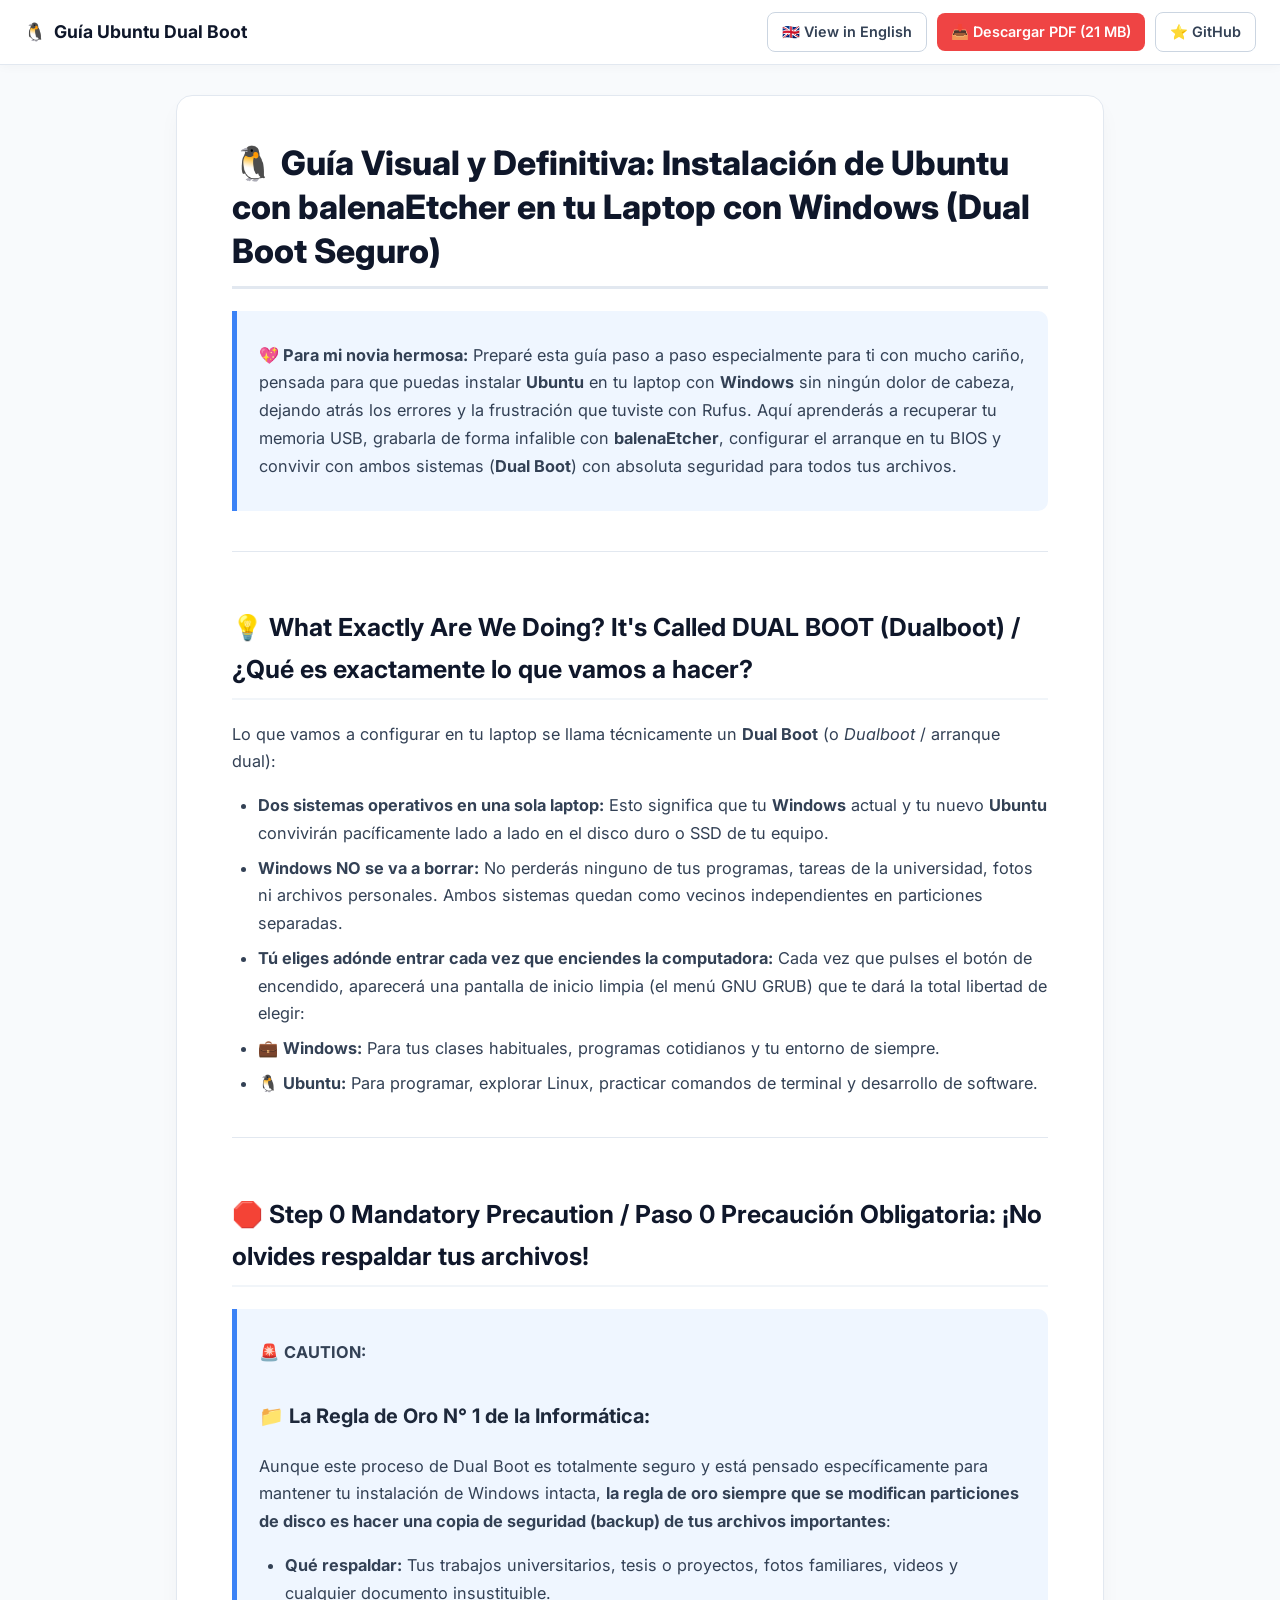
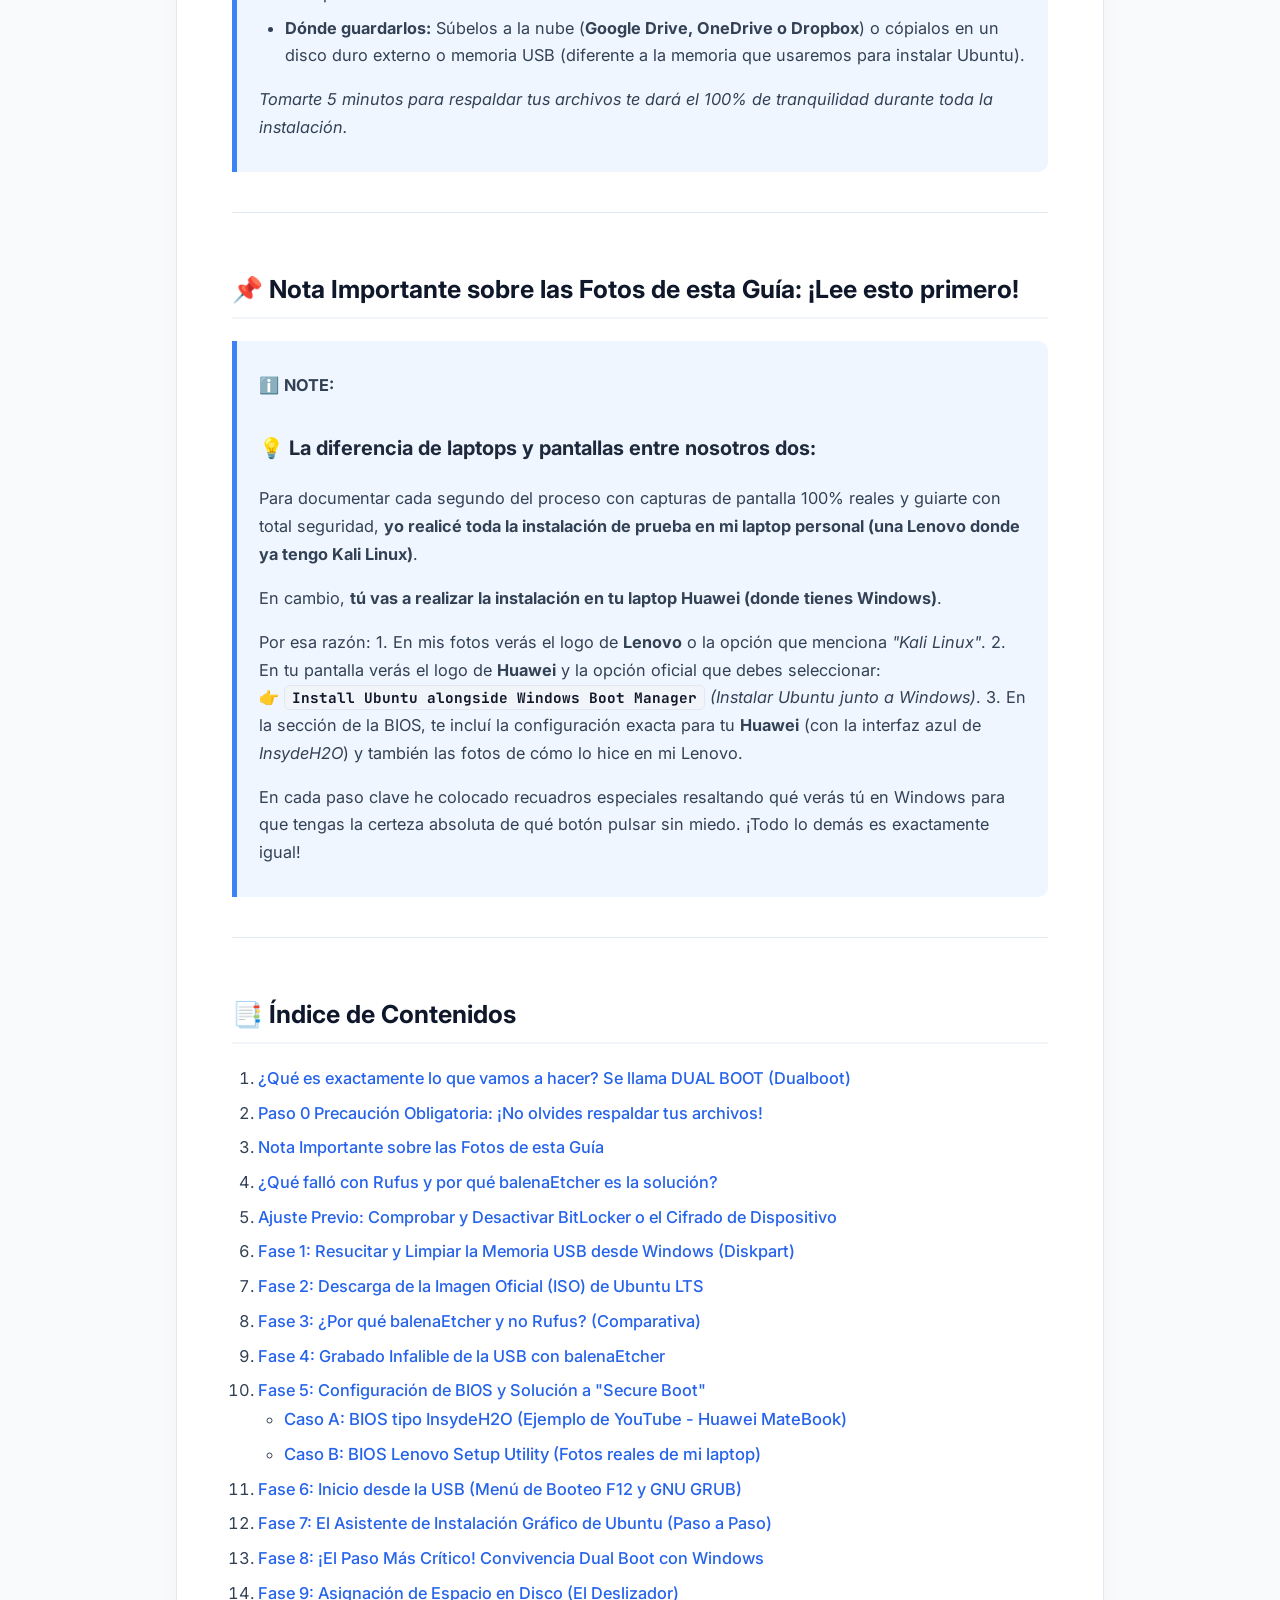
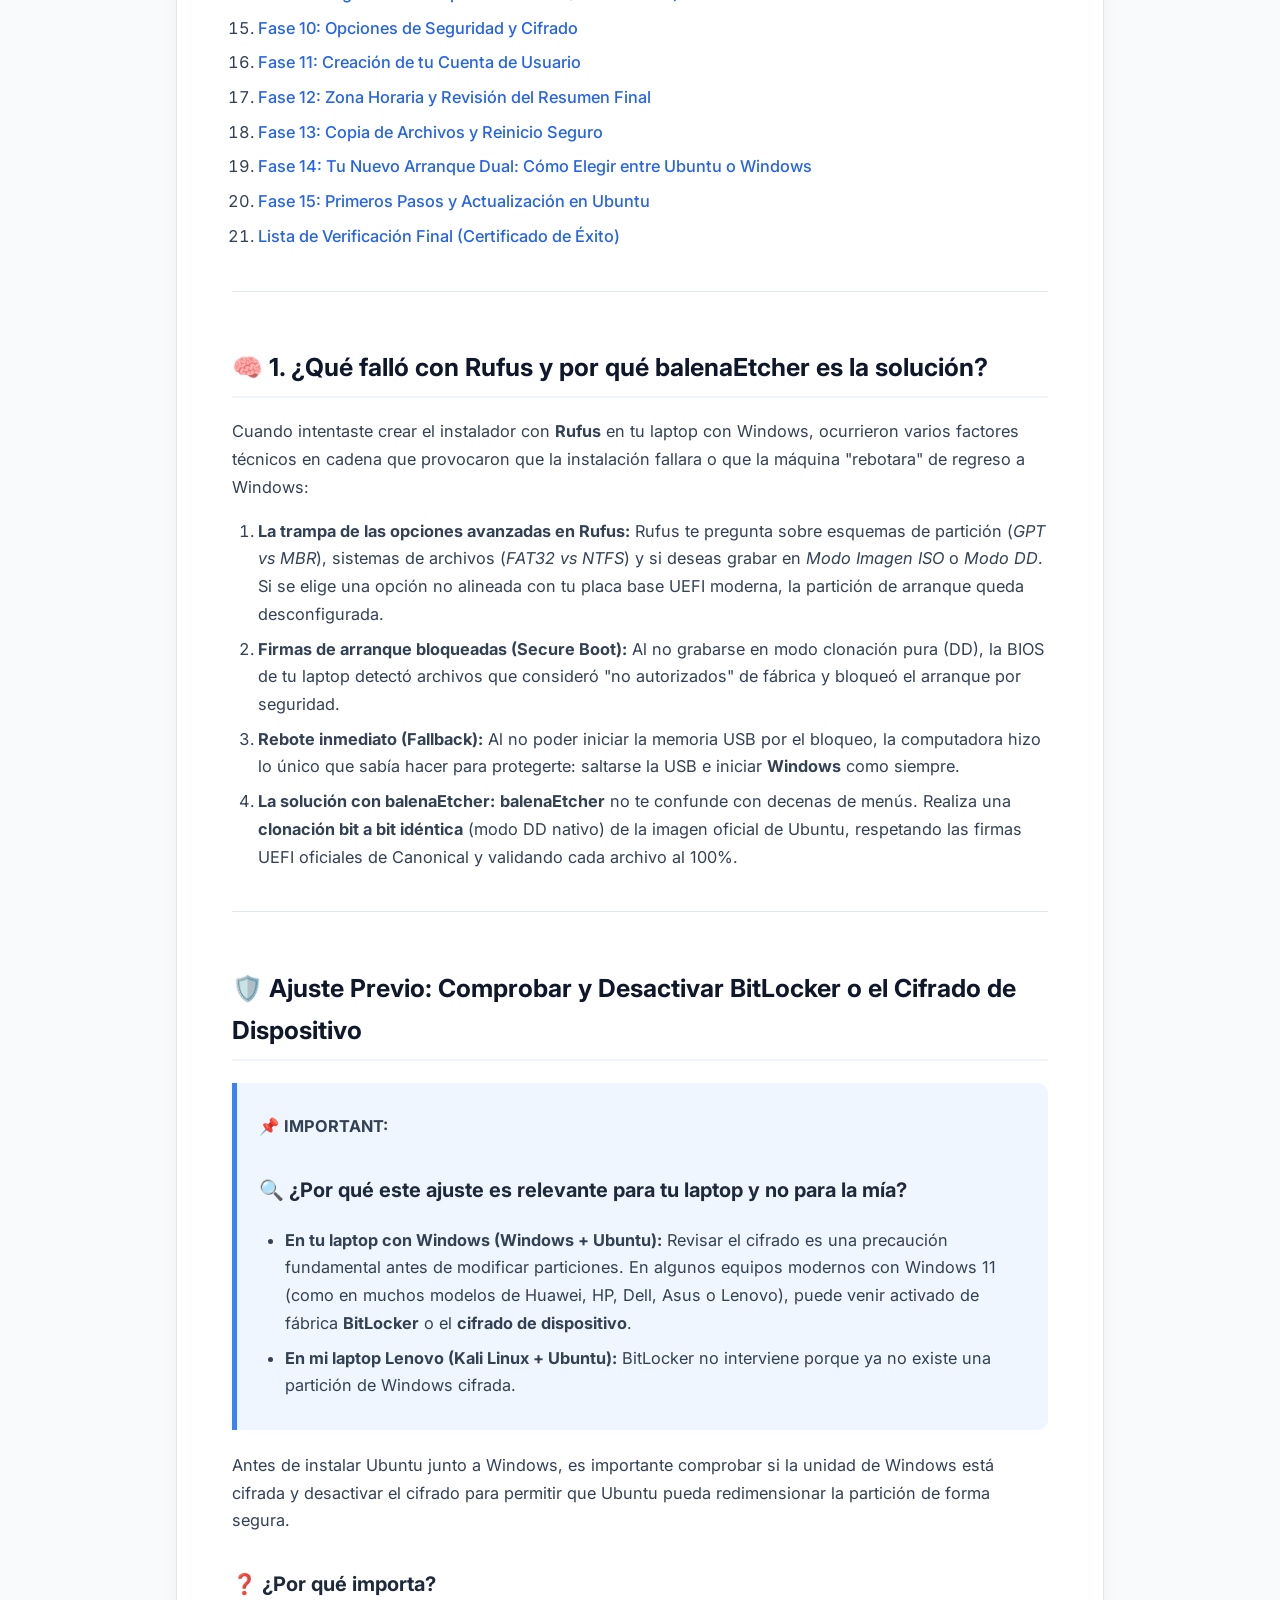
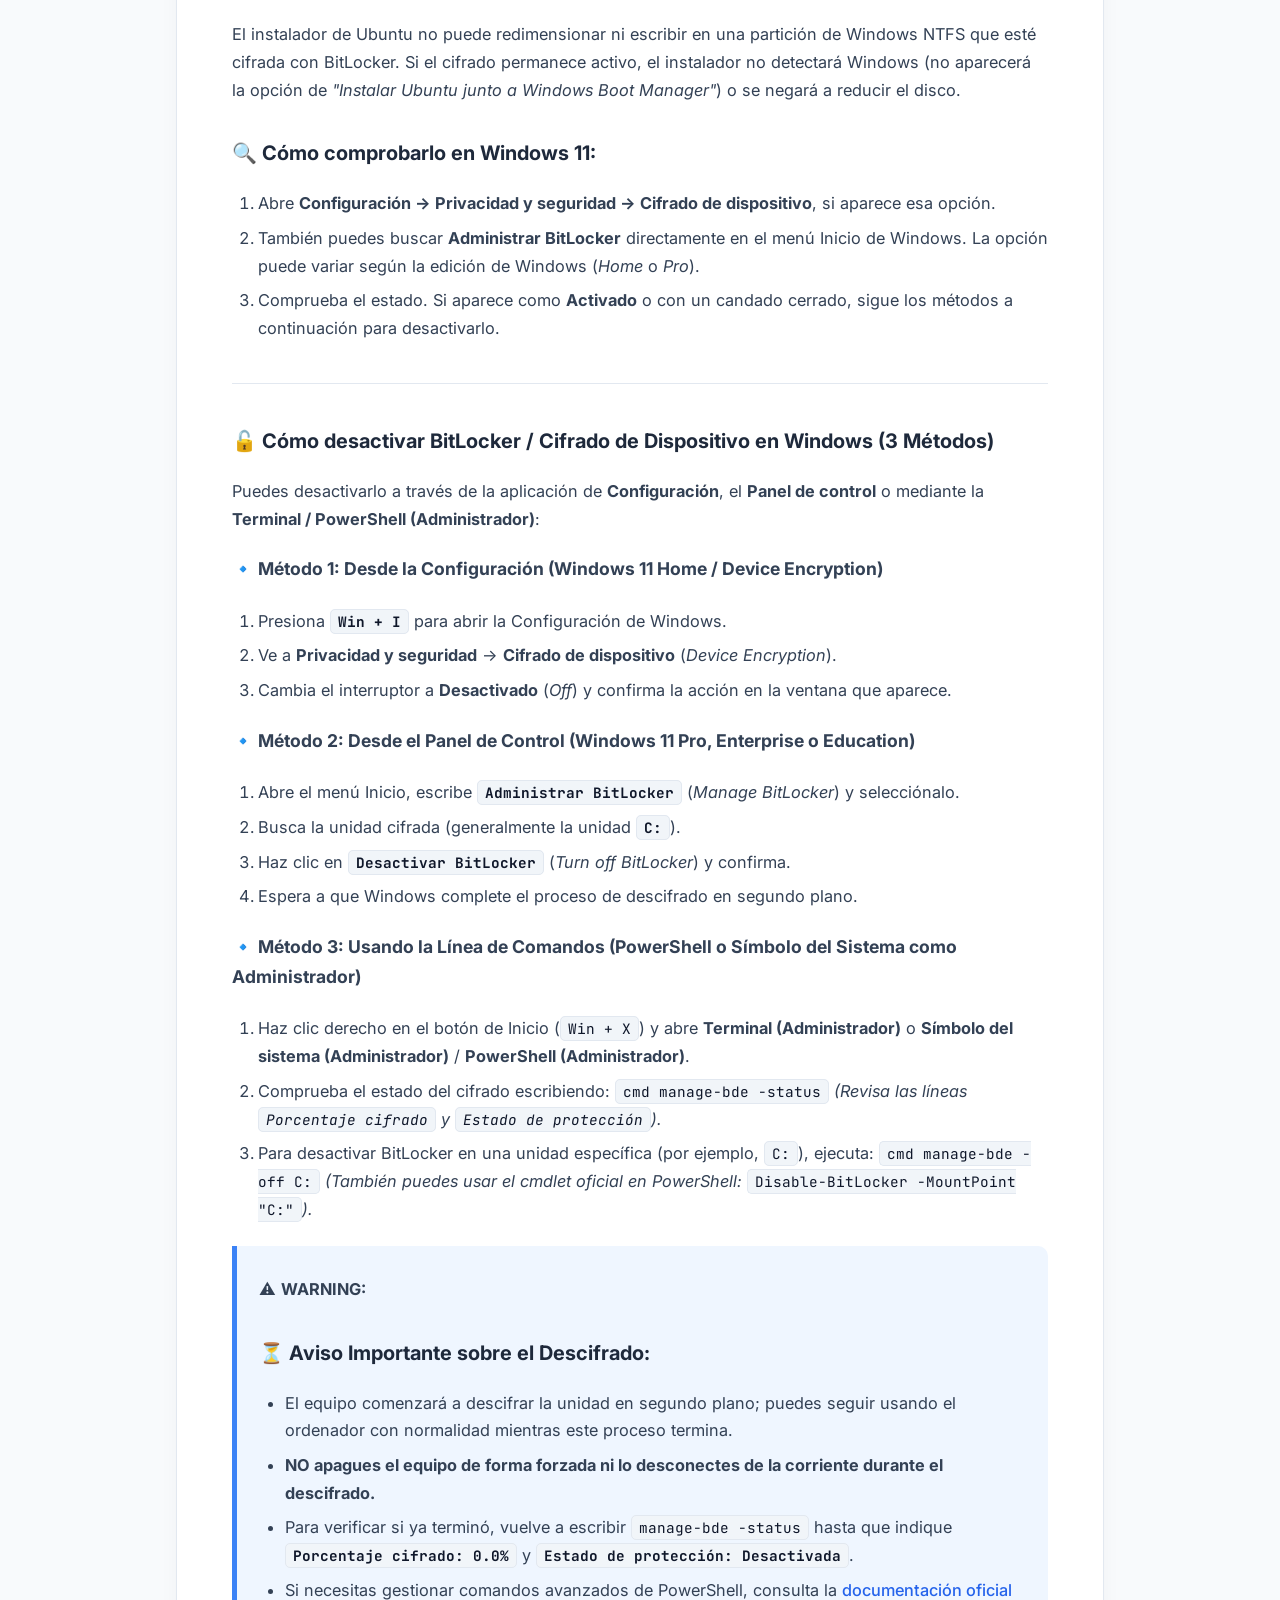
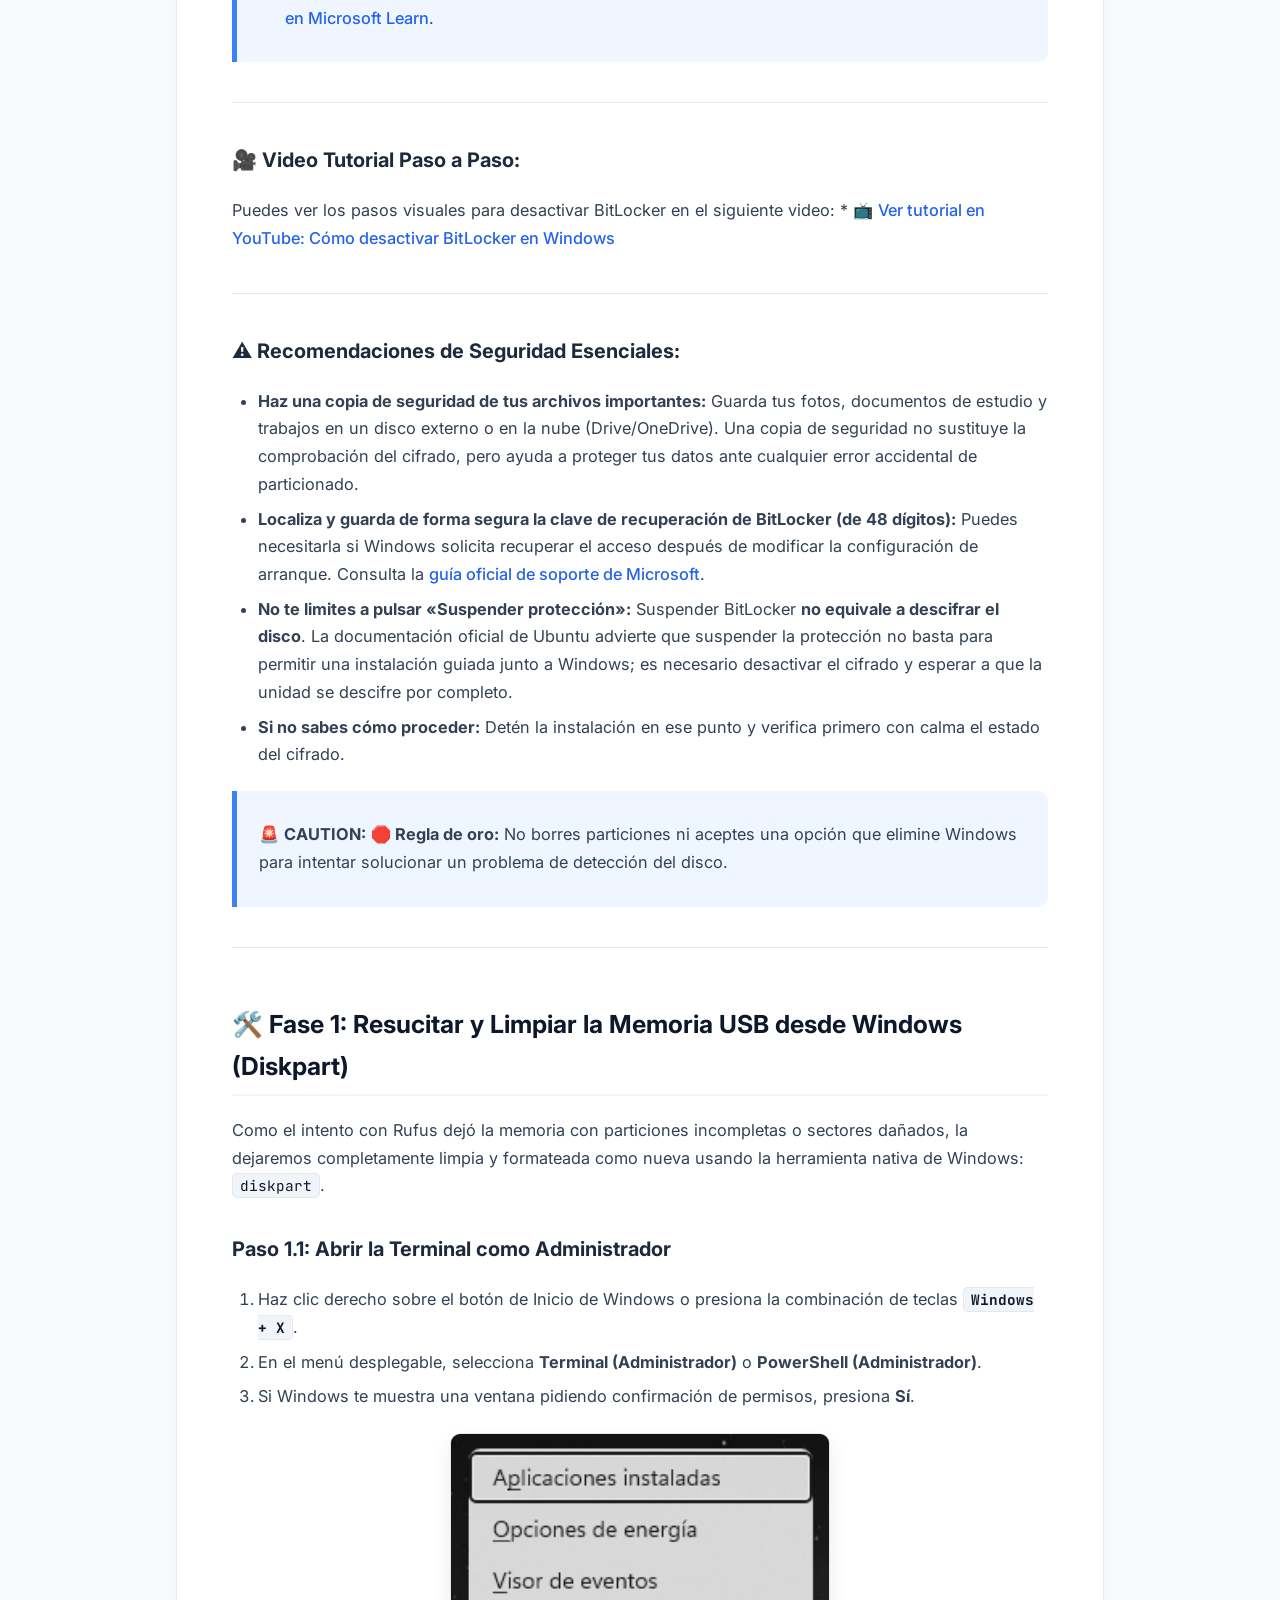
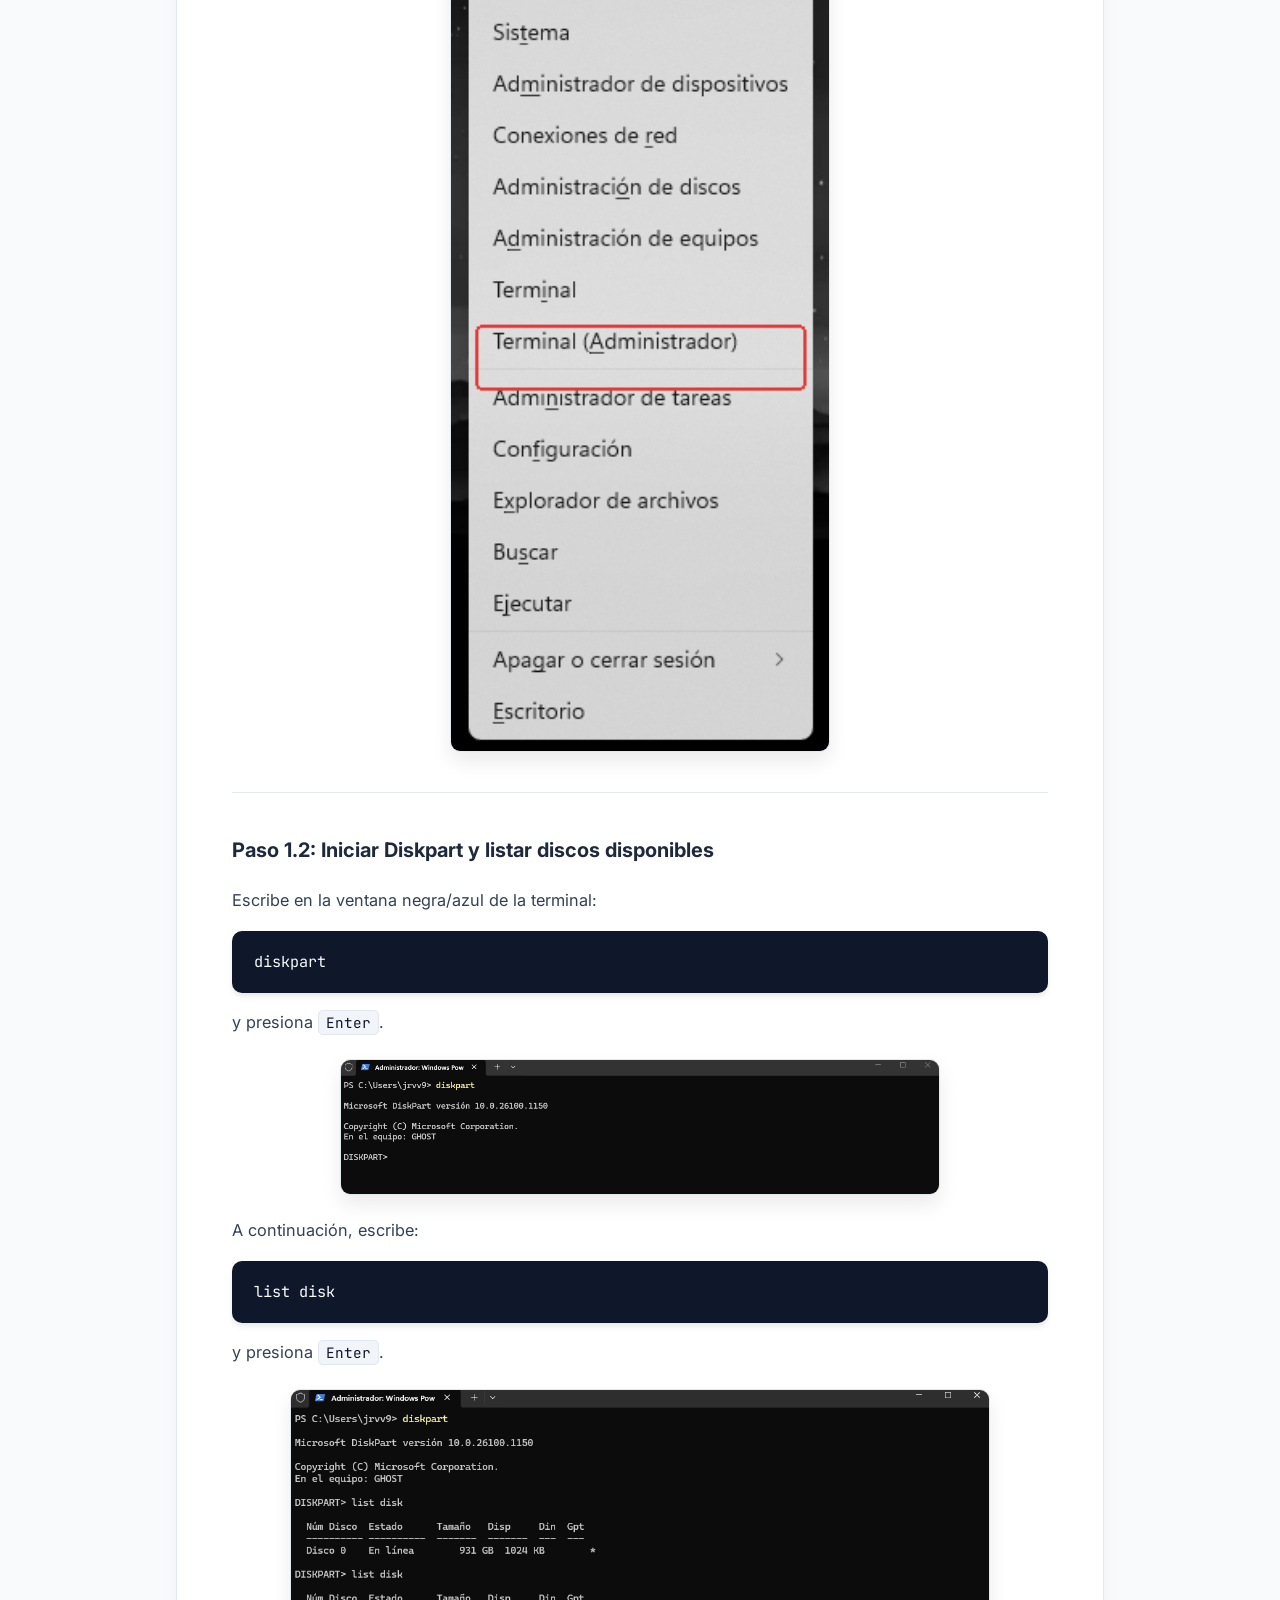
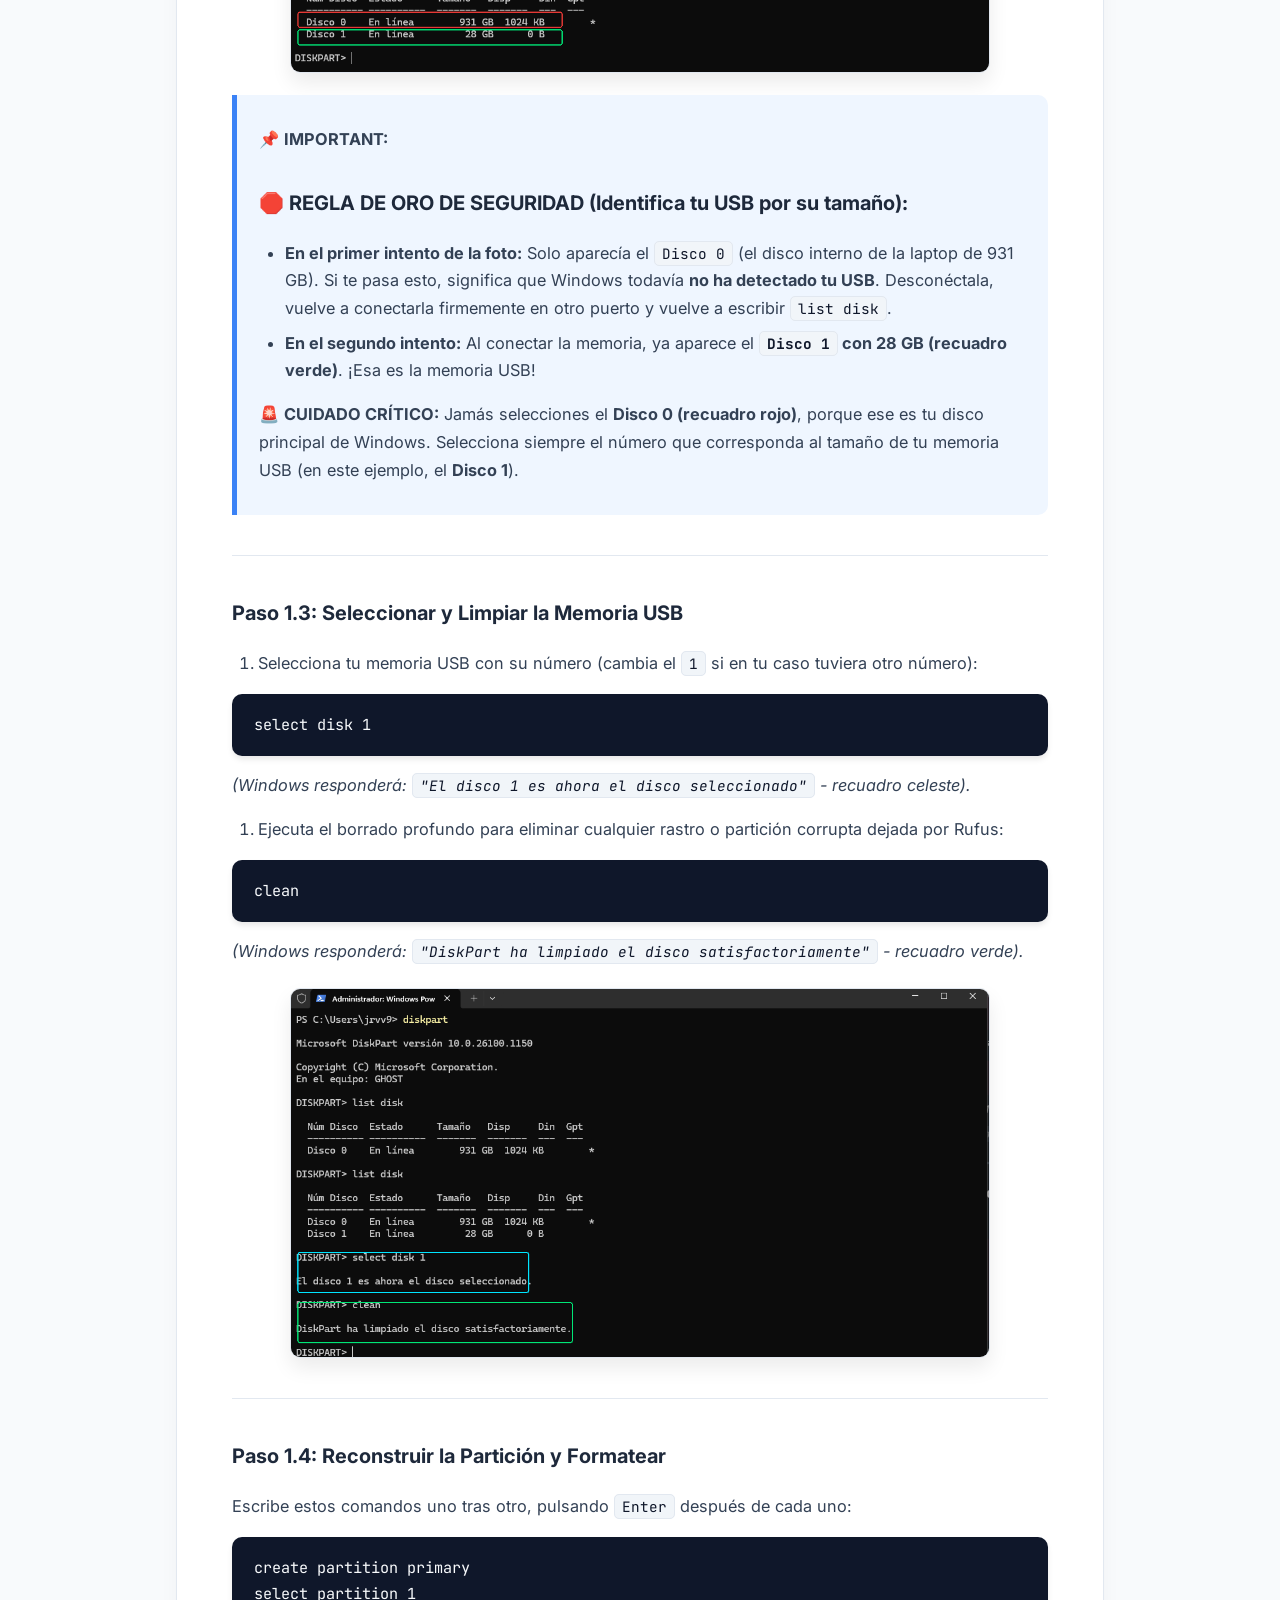
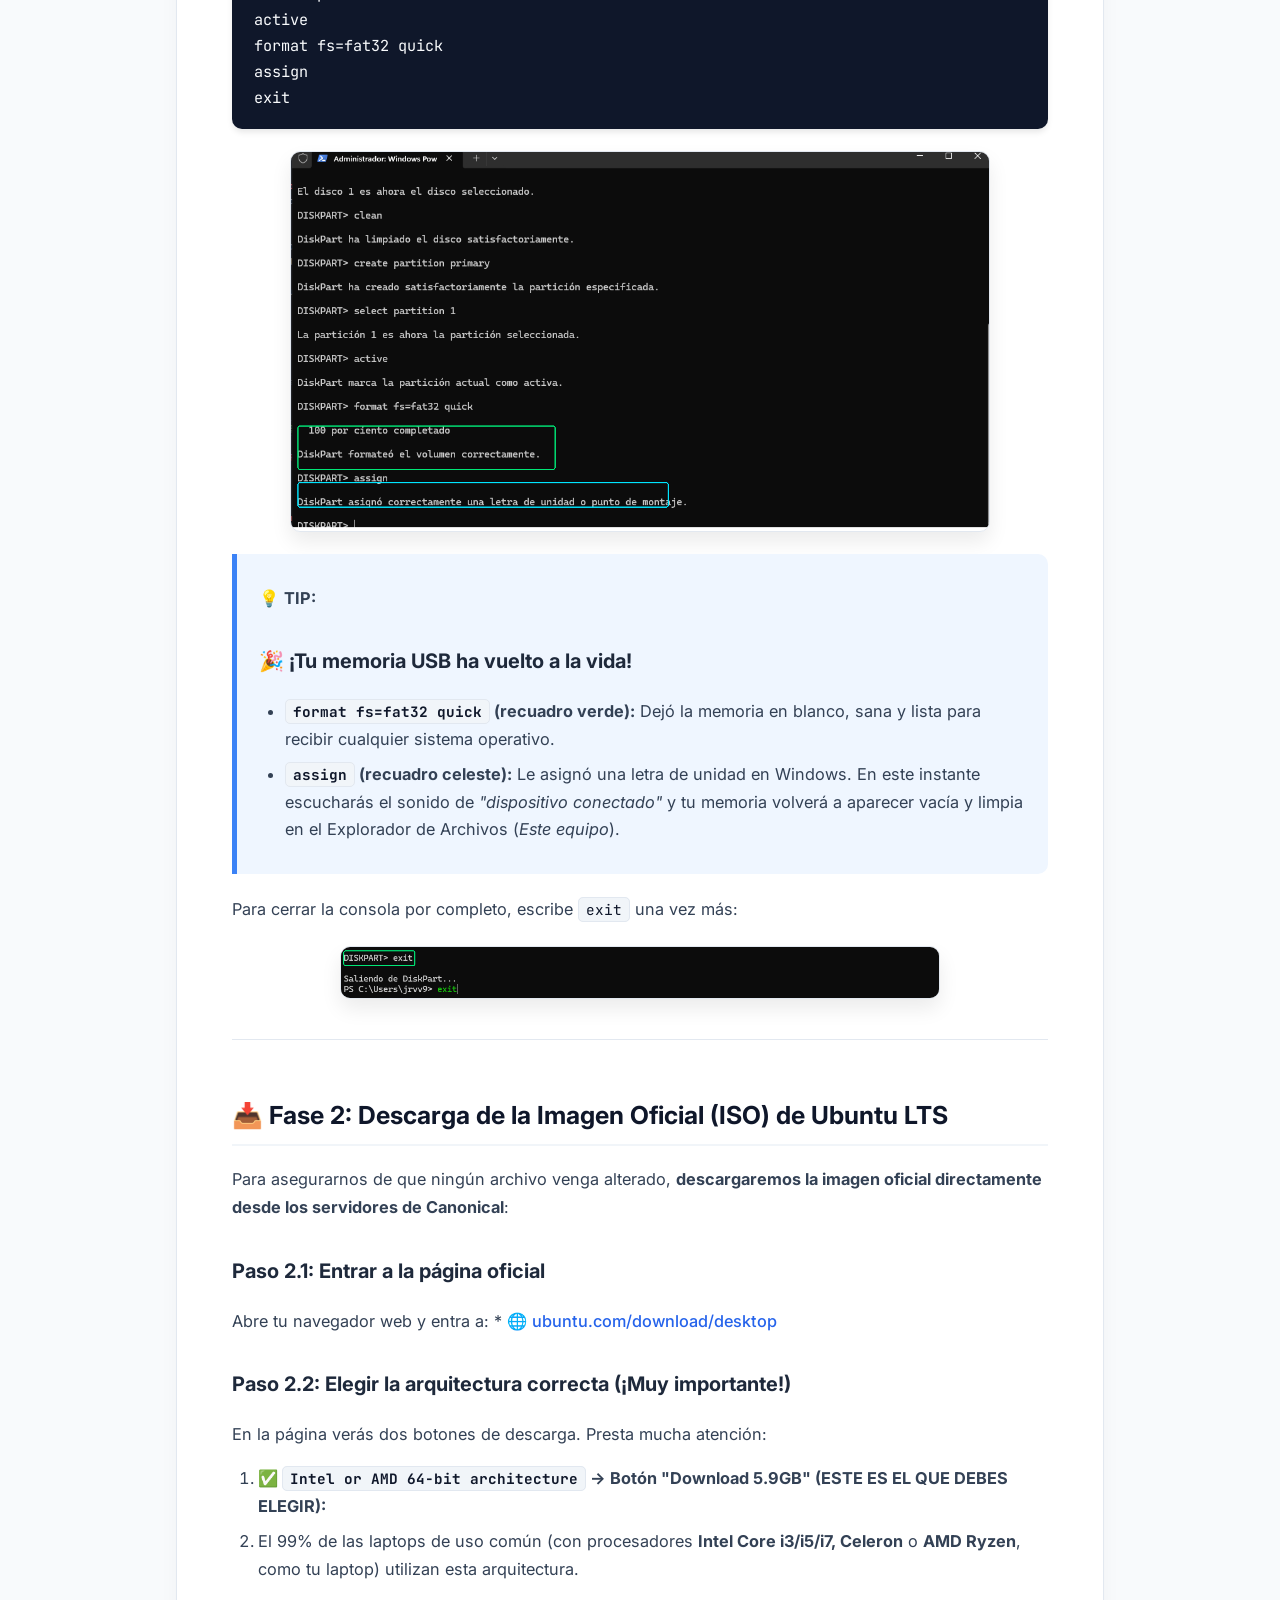
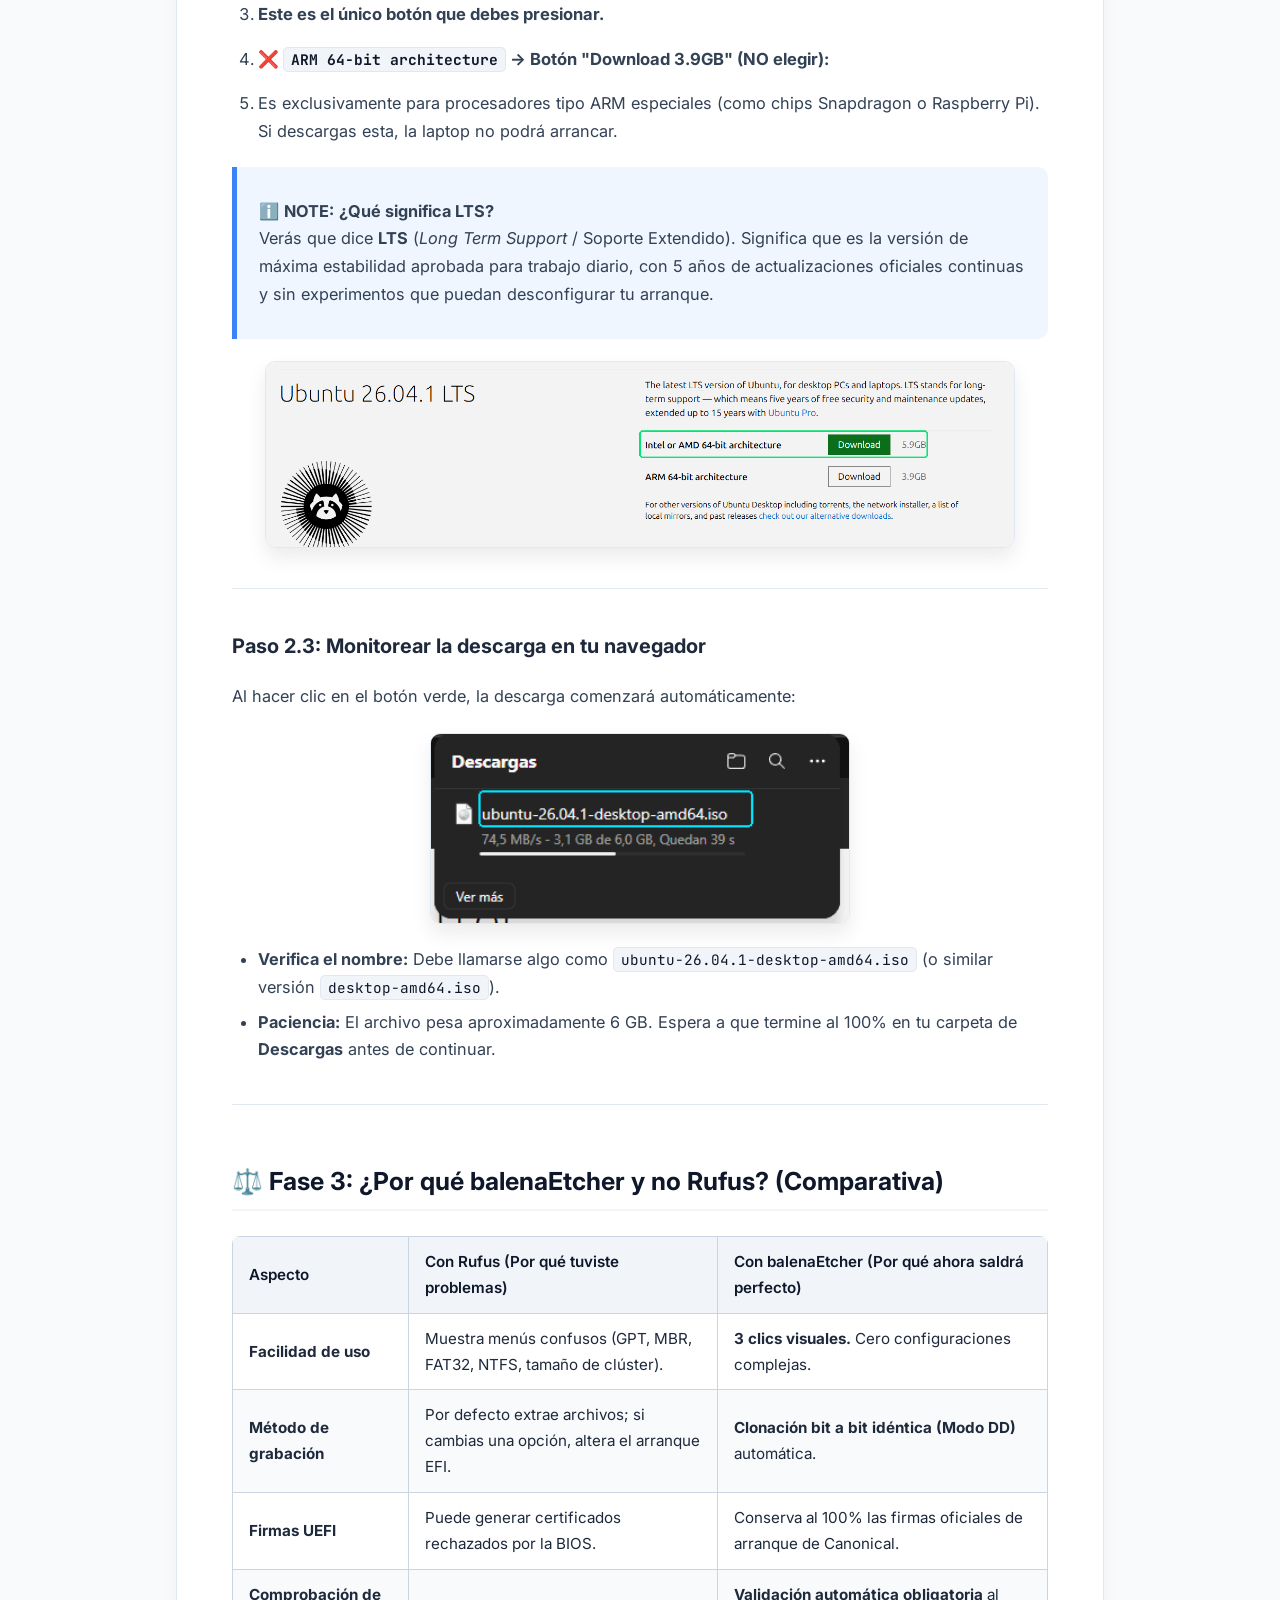
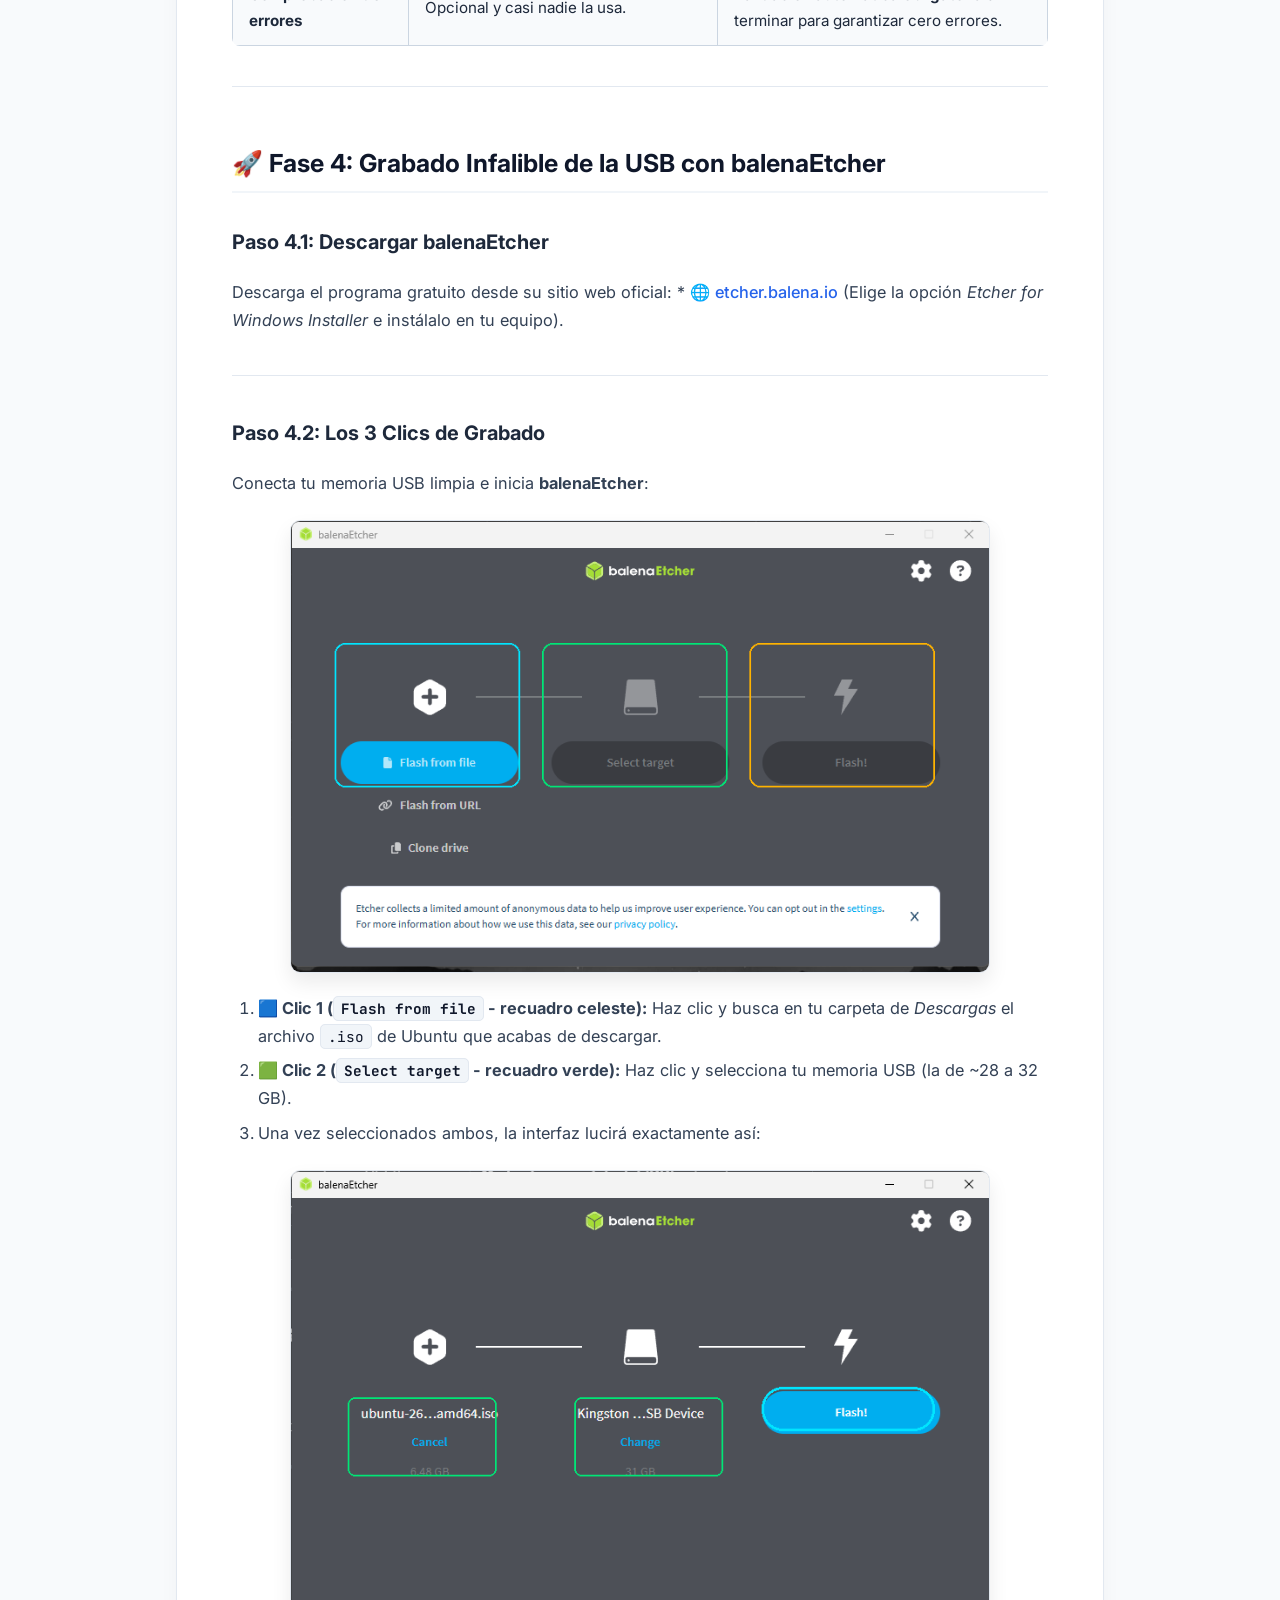
==== es.html @ 77359c25 "Initial commit: Ubuntu 24.04 Dual Boot Visual Guide for Charlotte" ====
<!DOCTYPE html>
<html lang="es">
<head>
<meta charset="UTF-8">
<meta name="viewport" content="width=device-width, initial-scale=1.0">
<title>Guía Visual de Instalación Ubuntu Dual Boot</title>
<link rel="icon" href="data:image/svg+xml,<svg xmlns=%22http://www.w3.org/2000/svg%22 viewBox=%220 0 100 100%22><text y=%22.9em%22 font-size=%2290%22>🐧</text></svg>">

<style>
  @import url('https://fonts.googleapis.com/css2?family=Inter:wght@400;500;600;700;800&family=JetBrains+Mono:wght@400;500&display=swap');
  :root {
    --primary: #2563eb;
    --primary-hover: #1d4ed8;
    --text: #1e293b;
    --text-muted: #64748b;
    --bg: #f8fafc;
    --card: #ffffff;
    --border: #e2e8f0;
  }
  * { box-sizing: border-box; }
  body {
    font-family: 'Inter', -apple-system, BlinkMacSystemFont, 'Segoe UI', Roboto, Helvetica, Arial, sans-serif;
    line-height: 1.7;
    color: var(--text);
    background-color: var(--bg);
    margin: 0;
    padding: 0;
  }
  /* Top Navigation Bar */
  .navbar {
    position: sticky;
    top: 0;
    z-index: 100;
    background: rgba(255, 255, 255, 0.95);
    backdrop-filter: blur(8px);
    border-bottom: 1px solid var(--border);
    padding: 12px 24px;
    display: flex;
    justify-content: space-between;
    align-items: center;
    box-shadow: 0 2px 10px rgba(0,0,0,0.03);
  }
  .navbar-brand {
    font-weight: 700;
    font-size: 1.1em;
    color: #0f172a;
    display: flex;
    align-items: center;
    gap: 8px;
    text-decoration: none;
  }
  .nav-buttons {
    display: flex;
    gap: 10px;
    align-items: center;
  }
  .btn {
    display: inline-flex;
    align-items: center;
    gap: 6px;
    padding: 7px 14px;
    border-radius: 8px;
    font-size: 0.9em;
    font-weight: 600;
    text-decoration: none;
    transition: all 0.2s ease;
  }
  .btn-primary { background: #2563eb; color: #ffffff !important; }
  .btn-primary:hover { background: #1d4ed8; }
  .btn-outline { background: #ffffff; color: #334155 !important; border: 1px solid #cbd5e1; }
  .btn-outline:hover { background: #f1f5f9; border-color: #94a3b8; }
  .btn-pdf { background: #ef4444; color: #ffffff !important; }
  .btn-pdf:hover { background: #dc2626; }

  .content-wrapper {
    max-width: 960px;
    margin: 30px auto 60px auto;
    padding: 0 16px;
  }
  .main-card {
    background: var(--card);
    padding: 45px 55px;
    border-radius: 16px;
    box-shadow: 0 10px 25px -5px rgba(0, 0, 0, 0.05), 0 8px 10px -6px rgba(0, 0, 0, 0.02);
    border: 1px solid var(--border);
  }
  h1 {
    font-size: 2.1em;
    color: #0f172a;
    font-weight: 800;
    border-bottom: 3px solid var(--border);
    padding-bottom: 0.4em;
    margin-top: 0;
    line-height: 1.3;
  }
  h2 {
    font-size: 1.55em;
    color: #0f172a;
    font-weight: 700;
    border-bottom: 2px solid #f1f5f9;
    padding-bottom: 0.3em;
    margin-top: 2.2em;
  }
  h3 { font-size: 1.25em; color: #1e293b; margin-top: 1.6em; }
  h4 { font-size: 1.1em; color: #334155; margin-top: 1.2em; }
  p, li { font-size: 1.02em; color: #334155; }
  a { color: var(--primary); text-decoration: none; font-weight: 500; }
  a:hover { text-decoration: underline; }
  img {
    max-width: 100%;
    height: auto;
    border-radius: 10px;
    box-shadow: 0 10px 20px rgba(0,0,0,0.08);
    margin: 22px auto;
    display: block;
    border: 1px solid var(--border);
    transition: transform 0.2s ease;
  }
  img:hover {
    transform: scale(1.01);
  }
  table {
    border-collapse: collapse;
    width: 100%;
    margin: 25px 0;
    font-size: 0.95em;
    border-radius: 8px;
    overflow: hidden;
  }
  th, td { border: 1px solid #cbd5e1; padding: 12px 16px; text-align: left; }
  th { background-color: #f1f5f9; font-weight: 600; color: #0f172a; }
  tr:nth-child(even) { background-color: #f8fafc; }
  code {
    font-family: 'JetBrains Mono', monospace;
    background-color: #f1f5f9;
    padding: 2px 7px;
    border-radius: 5px;
    font-size: 0.88em;
    color: #0f172a;
    border: 1px solid var(--border);
  }
  pre {
    background-color: #0f172a;
    color: #f8fafc;
    padding: 18px 22px;
    border-radius: 10px;
    overflow-x: auto;
    box-shadow: 0 4px 6px -1px rgba(0, 0, 0, 0.1);
  }
  pre code {
    background-color: transparent;
    color: inherit;
    padding: 0;
    border: none;
    font-size: 0.95em;
  }
  blockquote {
    border-left: 5px solid #3b82f6;
    margin: 22px 0;
    padding: 14px 22px;
    background-color: #eff6ff;
    border-radius: 0 10px 10px 0;
    color: #1e3a8a;
  }
  hr { border: 0; height: 1px; background: var(--border); margin: 40px 0; }
  ul, ol { padding-left: 26px; }
  li { margin-bottom: 7px; }

  footer {
    text-align: center;
    padding: 30px;
    color: var(--text-muted);
    font-size: 0.9em;
  }

  @media (max-width: 768px) {
    .main-card { padding: 25px 20px; }
    .navbar { flex-direction: column; gap: 10px; padding: 12px 16px; }
  }
</style>

</head>
<body>

        <header class="navbar">
          <a href="es.html" class="navbar-brand">🐧 <span>Guía Ubuntu Dual Boot</span></a>
          <div class="nav-buttons">
            <a href="index.html" class="btn btn-outline">🇬🇧 View in English</a>
            <a href="guia_ubuntu_dualboot_es.pdf" download class="btn btn-pdf">📥 Descargar PDF (21 MB)</a>
            <a href="https://github.com/MiniLux0/ubuntu-dualboot-guide" target="_blank" class="btn btn-outline">⭐ GitHub</a>
          </div>
        </header>
        
<div class="content-wrapper">
  <main class="main-card">
    <h1 id="guia-visual-y-definitiva-instalacion-de-ubuntu-con-balenaetcher-en-tu-laptop-con-windows-dual-boot-seguro">🐧 Guía Visual y Definitiva: Instalación de Ubuntu con balenaEtcher en tu Laptop con Windows (Dual Boot Seguro)</h1>
<blockquote>
<p><strong>💖 Para mi novia hermosa:</strong> Preparé esta guía paso a paso especialmente para ti con mucho cariño, pensada para que puedas instalar <strong>Ubuntu</strong> en tu laptop con <strong>Windows</strong> sin ningún dolor de cabeza, dejando atrás los errores y la frustración que tuviste con Rufus. Aquí aprenderás a recuperar tu memoria USB, grabarla de forma infalible con <strong>balenaEtcher</strong>, configurar el arranque en tu BIOS y convivir con ambos sistemas (<strong>Dual Boot</strong>) con absoluta seguridad para todos tus archivos.</p>
</blockquote>
<hr />
<h2 id="what-exactly-are-we-doing-its-called-dual-boot-dualboot-que-es-exactamente-lo-que-vamos-a-hacer">💡 What Exactly Are We Doing? It's Called DUAL BOOT (Dualboot) / ¿Qué es exactamente lo que vamos a hacer?</h2>
<p>Lo que vamos a configurar en tu laptop se llama técnicamente un <strong>Dual Boot</strong> (o <em>Dualboot</em> / arranque dual):</p>
<ul>
<li><strong>Dos sistemas operativos en una sola laptop:</strong> Esto significa que tu <strong>Windows</strong> actual y tu nuevo <strong>Ubuntu</strong> convivirán pacíficamente lado a lado en el disco duro o SSD de tu equipo.</li>
<li><strong>Windows NO se va a borrar:</strong> No perderás ninguno de tus programas, tareas de la universidad, fotos ni archivos personales. Ambos sistemas quedan como vecinos independientes en particiones separadas.</li>
<li><strong>Tú eliges adónde entrar cada vez que enciendes la computadora:</strong> Cada vez que pulses el botón de encendido, aparecerá una pantalla de inicio limpia (el menú GNU GRUB) que te dará la total libertad de elegir:</li>
<li>💼 <strong>Windows:</strong> Para tus clases habituales, programas cotidianos y tu entorno de siempre.</li>
<li>🐧 <strong>Ubuntu:</strong> Para programar, explorar Linux, practicar comandos de terminal y desarrollo de software.</li>
</ul>
<hr />
<h2 id="step-0-mandatory-precaution-paso-0-precaucion-obligatoria-no-olvides-respaldar-tus-archivos">🛑 Step 0 Mandatory Precaution / Paso 0 Precaución Obligatoria: ¡No olvides respaldar tus archivos!</h2>
<blockquote>
<p>🚨 <strong>CAUTION:</strong></p>
<h3 id="la-regla-de-oro-n-1-de-la-informatica">📁 La Regla de Oro N° 1 de la Informática:</h3>
<p>Aunque este proceso de Dual Boot es totalmente seguro y está pensado específicamente para mantener tu instalación de Windows intacta, <strong>la regla de oro siempre que se modifican particiones de disco es hacer una copia de seguridad (backup) de tus archivos importantes</strong>:</p>
<ul>
<li><strong>Qué respaldar:</strong> Tus trabajos universitarios, tesis o proyectos, fotos familiares, videos y cualquier documento insustituible.</li>
<li><strong>Dónde guardarlos:</strong> Súbelos a la nube (<strong>Google Drive, OneDrive o Dropbox</strong>) o cópialos en un disco duro externo o memoria USB (diferente a la memoria que usaremos para instalar Ubuntu).</li>
</ul>
<p><em>Tomarte 5 minutos para respaldar tus archivos te dará el 100% de tranquilidad durante toda la instalación.</em></p>
</blockquote>
<hr />
<h2 id="nota-importante-sobre-las-fotos-de-esta-guia-lee-esto-primero">📌 Nota Importante sobre las Fotos de esta Guía: ¡Lee esto primero!</h2>
<blockquote>
<p>ℹ️ <strong>NOTE:</strong></p>
<h3 id="la-diferencia-de-laptops-y-pantallas-entre-nosotros-dos">💡 La diferencia de laptops y pantallas entre nosotros dos:</h3>
<p>Para documentar cada segundo del proceso con capturas de pantalla 100% reales y guiarte con total seguridad, <strong>yo realicé toda la instalación de prueba en mi laptop personal (una Lenovo donde ya tengo Kali Linux)</strong>.</p>
<p>En cambio, <strong>tú vas a realizar la instalación en tu laptop Huawei (donde tienes Windows)</strong>.</p>
<p>Por esa razón:
1. En mis fotos verás el logo de <strong>Lenovo</strong> o la opción que menciona <em>"Kali Linux"</em>.
2. En tu pantalla verás el logo de <strong>Huawei</strong> y la opción oficial que debes seleccionar:<br />
   👉 <strong><code>Install Ubuntu alongside Windows Boot Manager</code></strong> <em>(Instalar Ubuntu junto a Windows)</em>.
3. En la sección de la BIOS, te incluí la configuración exacta para tu <strong>Huawei</strong> (con la interfaz azul de <em>InsydeH2O</em>) y también las fotos de cómo lo hice en mi Lenovo.</p>
<p>En cada paso clave he colocado recuadros especiales resaltando qué verás tú en Windows para que tengas la certeza absoluta de qué botón pulsar sin miedo. ¡Todo lo demás es exactamente igual!</p>
</blockquote>
<hr />
<h2 id="indice-de-contenidos">📑 Índice de Contenidos</h2>
<ol>
<li><a href="#-what-exactly-are-we-doing-its-called-dual-boot-dualboot--qué-es-exactamente-lo-que-vamos-a-hacer">¿Qué es exactamente lo que vamos a hacer? Se llama DUAL BOOT (Dualboot)</a></li>
<li><a href="#-step-0-mandatory-precaution--paso-0-precaución-obligatoria-no-olvides-respaldar-tus-archivos">Paso 0 Precaución Obligatoria: ¡No olvides respaldar tus archivos!</a></li>
<li><a href="#-nota-importante-sobre-las-fotos-de-esta-guía-lee-esto-primero">Nota Importante sobre las Fotos de esta Guía</a></li>
<li><a href="#-1-qué-falló-con-rufus-y-por-qué-balenaetcher-es-la-solución">¿Qué falló con Rufus y por qué balenaEtcher es la solución?</a></li>
<li><a href="#-ajuste-previo-comprobar-y-desactivar-bitlocker-o-el-cifrado-de-dispositivo">Ajuste Previo: Comprobar y Desactivar BitLocker o el Cifrado de Dispositivo</a></li>
<li><a href="#-fase-1-resucitar-y-limpiar-la-memoria-usb-desde-windows-diskpart">Fase 1: Resucitar y Limpiar la Memoria USB desde Windows (Diskpart)</a></li>
<li><a href="#-fase-2-descarga-de-la-imagen-oficial-iso-de-ubuntu-lts">Fase 2: Descarga de la Imagen Oficial (ISO) de Ubuntu LTS</a></li>
<li><a href="#-fase-3-por-qué-balenaetcher-y-no-rufus-comparativa">Fase 3: ¿Por qué balenaEtcher y no Rufus? (Comparativa)</a></li>
<li><a href="#-fase-4-grabado-infalible-de-la-usb-con-balenaetcher">Fase 4: Grabado Infalible de la USB con balenaEtcher</a></li>
<li><a href="#-fase-5-configuración-de-bios-y-solución-a-secure-boot">Fase 5: Configuración de BIOS y Solución a "Secure Boot"</a><ul>
<li><a href="#-caso-a-bios-tipo-insydeh2o-insydeh2o-setup-utility--ejemplo-de-referencia-de-youtube">Caso A: BIOS tipo InsydeH2O (Ejemplo de YouTube - Huawei MateBook)</a></li>
<li><a href="#-caso-b-bios-lenovo-lenovo-setup-utility--fotos-reales-de-mi-laptop">Caso B: BIOS Lenovo Setup Utility (Fotos reales de mi laptop)</a></li>
</ul>
</li>
<li><a href="#-fase-6-inicio-desde-la-usb-menú-de-booteo-f12-y-gnu-grub">Fase 6: Inicio desde la USB (Menú de Booteo F12 y GNU GRUB)</a></li>
<li><a href="#-fase-7-el-asistente-de-instalación-gráfico-de-ubuntu-paso-a-paso">Fase 7: El Asistente de Instalación Gráfico de Ubuntu (Paso a Paso)</a></li>
<li><a href="#-fase-8-el-paso-más-crítico-convivencia-dual-boot-con-windows">Fase 8: ¡El Paso Más Crítico! Convivencia Dual Boot con Windows</a></li>
<li><a href="#-fase-9-asignación-de-espacio-en-disco-el-deslizador">Fase 9: Asignación de Espacio en Disco (El Deslizador)</a></li>
<li><a href="#-fase-10-opciones-de-seguridad-y-cifrado">Fase 10: Opciones de Seguridad y Cifrado</a></li>
<li><a href="#-fase-11-creación-de-tu-cuenta-de-usuario">Fase 11: Creación de tu Cuenta de Usuario</a></li>
<li><a href="#-fase-12-zona-horaria-y-revisión-del-resumen-final">Fase 12: Zona Horaria y Revisión del Resumen Final</a></li>
<li><a href="#-fase-13-copia-de-archivos-y-reinicio-seguro">Fase 13: Copia de Archivos y Reinicio Seguro</a></li>
<li><a href="#-fase-14-tu-nuevo-arranque-dual-cómo-elegir-entre-ubuntu-o-windows">Fase 14: Tu Nuevo Arranque Dual: Cómo Elegir entre Ubuntu o Windows</a></li>
<li><a href="#-fase-15-primeros-pasos-y-actualización-en-ubuntu">Fase 15: Primeros Pasos y Actualización en Ubuntu</a></li>
<li><a href="#-lista-de-verificación-final-certificado-de-éxito">Lista de Verificación Final (Certificado de Éxito)</a></li>
</ol>
<hr />
<h2 id="1-que-fallo-con-rufus-y-por-que-balenaetcher-es-la-solucion">🧠 1. ¿Qué falló con Rufus y por qué balenaEtcher es la solución?</h2>
<p>Cuando intentaste crear el instalador con <strong>Rufus</strong> en tu laptop con Windows, ocurrieron varios factores técnicos en cadena que provocaron que la instalación fallara o que la máquina "rebotara" de regreso a Windows:</p>
<ol>
<li><strong>La trampa de las opciones avanzadas en Rufus:</strong> Rufus te pregunta sobre esquemas de partición (<em>GPT vs MBR</em>), sistemas de archivos (<em>FAT32 vs NTFS</em>) y si deseas grabar en <em>Modo Imagen ISO</em> o <em>Modo DD</em>. Si se elige una opción no alineada con tu placa base UEFI moderna, la partición de arranque queda desconfigurada.</li>
<li><strong>Firmas de arranque bloqueadas (Secure Boot):</strong> Al no grabarse en modo clonación pura (DD), la BIOS de tu laptop detectó archivos que consideró "no autorizados" de fábrica y bloqueó el arranque por seguridad.</li>
<li><strong>Rebote inmediato (Fallback):</strong> Al no poder iniciar la memoria USB por el bloqueo, la computadora hizo lo único que sabía hacer para protegerte: saltarse la USB e iniciar <strong>Windows</strong> como siempre.</li>
<li><strong>La solución con balenaEtcher:</strong> <strong>balenaEtcher</strong> no te confunde con decenas de menús. Realiza una <strong>clonación bit a bit idéntica</strong> (modo DD nativo) de la imagen oficial de Ubuntu, respetando las firmas UEFI oficiales de Canonical y validando cada archivo al 100%.</li>
</ol>
<hr />
<h2 id="ajuste-previo-comprobar-y-desactivar-bitlocker-o-el-cifrado-de-dispositivo">🛡️ Ajuste Previo: Comprobar y Desactivar BitLocker o el Cifrado de Dispositivo</h2>
<blockquote>
<p>📌 <strong>IMPORTANT:</strong></p>
<h3 id="por-que-este-ajuste-es-relevante-para-tu-laptop-y-no-para-la-mia">🔍 ¿Por qué este ajuste es relevante para tu laptop y no para la mía?</h3>
<ul>
<li><strong>En tu laptop con Windows (Windows + Ubuntu):</strong> Revisar el cifrado es una precaución fundamental antes de modificar particiones. En algunos equipos modernos con Windows 11 (como en muchos modelos de Huawei, HP, Dell, Asus o Lenovo), puede venir activado de fábrica <strong>BitLocker</strong> o el <strong>cifrado de dispositivo</strong>.</li>
<li><strong>En mi laptop Lenovo (Kali Linux + Ubuntu):</strong> BitLocker no interviene porque ya no existe una partición de Windows cifrada.</li>
</ul>
</blockquote>
<p>Antes de instalar Ubuntu junto a Windows, es importante comprobar si la unidad de Windows está cifrada y desactivar el cifrado para permitir que Ubuntu pueda redimensionar la partición de forma segura.</p>
<h3 id="por-que-importa">❓ ¿Por qué importa?</h3>
<p>El instalador de Ubuntu no puede redimensionar ni escribir en una partición de Windows NTFS que esté cifrada con BitLocker. Si el cifrado permanece activo, el instalador no detectará Windows (no aparecerá la opción de <em>"Instalar Ubuntu junto a Windows Boot Manager"</em>) o se negará a reducir el disco.</p>
<h3 id="como-comprobarlo-en-windows-11">🔍 Cómo comprobarlo en Windows 11:</h3>
<ol>
<li>Abre <strong>Configuración → Privacidad y seguridad → Cifrado de dispositivo</strong>, si aparece esa opción.</li>
<li>También puedes buscar <strong>Administrar BitLocker</strong> directamente en el menú Inicio de Windows. La opción puede variar según la edición de Windows (<em>Home</em> o <em>Pro</em>).</li>
<li>Comprueba el estado. Si aparece como <strong>Activado</strong> o con un candado cerrado, sigue los métodos a continuación para desactivarlo.</li>
</ol>
<hr />
<h3 id="como-desactivar-bitlocker-cifrado-de-dispositivo-en-windows-3-metodos">🔓 Cómo desactivar BitLocker / Cifrado de Dispositivo en Windows (3 Métodos)</h3>
<p>Puedes desactivarlo a través de la aplicación de <strong>Configuración</strong>, el <strong>Panel de control</strong> o mediante la <strong>Terminal / PowerShell (Administrador)</strong>:</p>
<h4 id="metodo-1-desde-la-configuracion-windows-11-home-device-encryption">🔹 Método 1: Desde la Configuración (Windows 11 Home / Device Encryption)</h4>
<ol>
<li>Presiona <strong><code>Win + I</code></strong> para abrir la Configuración de Windows.</li>
<li>Ve a <strong>Privacidad y seguridad</strong> → <strong>Cifrado de dispositivo</strong> (<em>Device Encryption</em>).</li>
<li>Cambia el interruptor a <strong>Desactivado</strong> (<em>Off</em>) y confirma la acción en la ventana que aparece.</li>
</ol>
<h4 id="metodo-2-desde-el-panel-de-control-windows-11-pro-enterprise-o-education">🔹 Método 2: Desde el Panel de Control (Windows 11 Pro, Enterprise o Education)</h4>
<ol>
<li>Abre el menú Inicio, escribe <strong><code>Administrar BitLocker</code></strong> (<em>Manage BitLocker</em>) y selecciónalo.</li>
<li>Busca la unidad cifrada (generalmente la unidad <strong><code>C:</code></strong>).</li>
<li>Haz clic en <strong><code>Desactivar BitLocker</code></strong> (<em>Turn off BitLocker</em>) y confirma.</li>
<li>Espera a que Windows complete el proceso de descifrado en segundo plano.</li>
</ol>
<h4 id="metodo-3-usando-la-linea-de-comandos-powershell-o-simbolo-del-sistema-como-administrador">🔹 Método 3: Usando la Línea de Comandos (PowerShell o Símbolo del Sistema como Administrador)</h4>
<ol>
<li>Haz clic derecho en el botón de Inicio (<code>Win + X</code>) y abre <strong>Terminal (Administrador)</strong> o <strong>Símbolo del sistema (Administrador)</strong> / <strong>PowerShell (Administrador)</strong>.</li>
<li>Comprueba el estado del cifrado escribiendo:
   <code>cmd
   manage-bde -status</code>
   <em>(Revisa las líneas <code>Porcentaje cifrado</code> y <code>Estado de protección</code>).</em></li>
<li>Para desactivar BitLocker en una unidad específica (por ejemplo, <code>C:</code>), ejecuta:
   <code>cmd
   manage-bde -off C:</code>
   <em>(También puedes usar el cmdlet oficial en PowerShell:</em> <code>Disable-BitLocker -MountPoint "C:"</code><em>).</em></li>
</ol>
<blockquote>
<p>⚠️ <strong>WARNING:</strong></p>
<h3 id="aviso-importante-sobre-el-descifrado">⏳ Aviso Importante sobre el Descifrado:</h3>
<ul>
<li>El equipo comenzará a descifrar la unidad en segundo plano; puedes seguir usando el ordenador con normalidad mientras este proceso termina.</li>
<li><strong>NO apagues el equipo de forma forzada ni lo desconectes de la corriente durante el descifrado.</strong></li>
<li>Para verificar si ya terminó, vuelve a escribir <code>manage-bde -status</code> hasta que indique <strong><code>Porcentaje cifrado: 0.0%</code></strong> y <strong><code>Estado de protección: Desactivada</code></strong>.</li>
<li>Si necesitas gestionar comandos avanzados de PowerShell, consulta la <a href="https://learn.microsoft.com/es-es/windows/security/operating-system-security/data-protection/bitlocker/">documentación oficial en Microsoft Learn</a>.</li>
</ul>
</blockquote>
<hr />
<h3 id="video-tutorial-paso-a-paso">🎥 Video Tutorial Paso a Paso:</h3>
<p>Puedes ver los pasos visuales para desactivar BitLocker en el siguiente video:
* 📺 <strong><a href="https://www.youtube.com/watch?v=aWM9DguYRMw">Ver tutorial en YouTube: Cómo desactivar BitLocker en Windows</a></strong></p>
<hr />
<h3 id="recomendaciones-de-seguridad-esenciales">⚠️ Recomendaciones de Seguridad Esenciales:</h3>
<ul>
<li><strong>Haz una copia de seguridad de tus archivos importantes:</strong> Guarda tus fotos, documentos de estudio y trabajos en un disco externo o en la nube (Drive/OneDrive). Una copia de seguridad no sustituye la comprobación del cifrado, pero ayuda a proteger tus datos ante cualquier error accidental de particionado.</li>
<li><strong>Localiza y guarda de forma segura la clave de recuperación de BitLocker (de 48 dígitos):</strong> Puedes necesitarla si Windows solicita recuperar el acceso después de modificar la configuración de arranque. Consulta la <a href="https://support.microsoft.com/es-es/windows/encontrar-la-clave-de-recuperaci%C3%B3n-de-bitlocker-6b71f327-020b-cc01-a035-109ec7031044">guía oficial de soporte de Microsoft</a>.</li>
<li><strong>No te limites a pulsar «Suspender protección»:</strong> Suspender BitLocker <strong>no equivale a descifrar el disco</strong>. La documentación oficial de Ubuntu advierte que suspender la protección no basta para permitir una instalación guiada junto a Windows; es necesario desactivar el cifrado y esperar a que la unidad se descifre por completo.</li>
<li><strong>Si no sabes cómo proceder:</strong> Detén la instalación en ese punto y verifica primero con calma el estado del cifrado.</li>
</ul>
<blockquote>
<p>🚨 <strong>CAUTION:</strong>
<strong>🛑 Regla de oro:</strong> No borres particiones ni aceptes una opción que elimine Windows para intentar solucionar un problema de detección del disco.</p>
</blockquote>
<hr />
<h2 id="fase-1-resucitar-y-limpiar-la-memoria-usb-desde-windows-diskpart">🛠️ Fase 1: Resucitar y Limpiar la Memoria USB desde Windows (Diskpart)</h2>
<p>Como el intento con Rufus dejó la memoria con particiones incompletas o sectores dañados, la dejaremos completamente limpia y formateada como nueva usando la herramienta nativa de Windows: <code>diskpart</code>.</p>
<h3 id="paso-11-abrir-la-terminal-como-administrador">Paso 1.1: Abrir la Terminal como Administrador</h3>
<ol>
<li>Haz clic derecho sobre el botón de Inicio de Windows o presiona la combinación de teclas <strong><code>Windows + X</code></strong>.</li>
<li>En el menú desplegable, selecciona <strong>Terminal (Administrador)</strong> o <strong>PowerShell (Administrador)</strong>.</li>
<li>Si Windows te muestra una ventana pidiendo confirmación de permisos, presiona <strong>Sí</strong>.</li>
</ol>
<p align="center">
  <img src="./imagenes_guia/01_menu_terminal_admin.png" alt="Menú Windows + X - Terminal (Administrador)" width="380"/>
</p>

<hr />
<h3 id="paso-12-iniciar-diskpart-y-listar-discos-disponibles">Paso 1.2: Iniciar Diskpart y listar discos disponibles</h3>
<p>Escribe en la ventana negra/azul de la terminal:</p>
<pre><code class="language-cmd">diskpart
</code></pre>
<p>y presiona <code>Enter</code>.</p>
<p align="center">
  <img src="./imagenes_guia/02_ejecutar_diskpart.png" alt="Ejecutar diskpart en Terminal" width="600"/>
</p>

<p>A continuación, escribe:</p>
<pre><code class="language-cmd">list disk
</code></pre>
<p>y presiona <code>Enter</code>.</p>
<p align="center">
  <img src="./imagenes_guia/03_list_disk.png" alt="Salida de list disk con Disco 0 y Disco 1" width="700"/>
</p>

<blockquote>
<p>📌 <strong>IMPORTANT:</strong></p>
<h3 id="regla-de-oro-de-seguridad-identifica-tu-usb-por-su-tamano">🛑 REGLA DE ORO DE SEGURIDAD (Identifica tu USB por su tamaño):</h3>
<ul>
<li><strong>En el primer intento de la foto:</strong> Solo aparecía el <code>Disco 0</code> (el disco interno de la laptop de 931 GB). Si te pasa esto, significa que Windows todavía <strong>no ha detectado tu USB</strong>. Desconéctala, vuelve a conectarla firmemente en otro puerto y vuelve a escribir <code>list disk</code>.</li>
<li><strong>En el segundo intento:</strong> Al conectar la memoria, ya aparece el <strong><code>Disco 1</code> con 28 GB (recuadro verde)</strong>. ¡Esa es la memoria USB!</li>
</ul>
<p>🚨 <strong>CUIDADO CRÍTICO:</strong> Jamás selecciones el <strong>Disco 0 (recuadro rojo)</strong>, porque ese es tu disco principal de Windows. Selecciona siempre el número que corresponda al tamaño de tu memoria USB (en este ejemplo, el <strong>Disco 1</strong>).</p>
</blockquote>
<hr />
<h3 id="paso-13-seleccionar-y-limpiar-la-memoria-usb">Paso 1.3: Seleccionar y Limpiar la Memoria USB</h3>
<ol>
<li>Selecciona tu memoria USB con su número (cambia el <code>1</code> si en tu caso tuviera otro número):</li>
</ol>
<pre><code class="language-cmd">select disk 1
</code></pre>
<p><em>(Windows responderá: <code>"El disco 1 es ahora el disco seleccionado"</code> - recuadro celeste).</em></p>
<ol>
<li>Ejecuta el borrado profundo para eliminar cualquier rastro o partición corrupta dejada por Rufus:</li>
</ol>
<pre><code class="language-cmd">clean
</code></pre>
<p><em>(Windows responderá: <code>"DiskPart ha limpiado el disco satisfactoriamente"</code> - recuadro verde).</em></p>
<p align="center">
  <img src="./imagenes_guia/04_clean_disk.png" alt="select disk 1 y clean completados" width="700"/>
</p>

<hr />
<h3 id="paso-14-reconstruir-la-particion-y-formatear">Paso 1.4: Reconstruir la Partición y Formatear</h3>
<p>Escribe estos comandos uno tras otro, pulsando <code>Enter</code> después de cada uno:</p>
<pre><code class="language-cmd">create partition primary
select partition 1
active
format fs=fat32 quick
assign
exit
</code></pre>
<p align="center">
  <img src="./imagenes_guia/05_formatear_y_asignar.png" alt="Particionado, formateo y asignación completados" width="700"/>
</p>

<blockquote>
<p>💡 <strong>TIP:</strong></p>
<h3 id="tu-memoria-usb-ha-vuelto-a-la-vida">🎉 ¡Tu memoria USB ha vuelto a la vida!</h3>
<ul>
<li><strong><code>format fs=fat32 quick</code> (recuadro verde):</strong> Dejó la memoria en blanco, sana y lista para recibir cualquier sistema operativo.</li>
<li><strong><code>assign</code> (recuadro celeste):</strong> Le asignó una letra de unidad en Windows. En este instante escucharás el sonido de <em>"dispositivo conectado"</em> y tu memoria volverá a aparecer vacía y limpia en el Explorador de Archivos (<em>Este equipo</em>).</li>
</ul>
</blockquote>
<p>Para cerrar la consola por completo, escribe <code>exit</code> una vez más:</p>
<p align="center">
  <img src="./imagenes_guia/06_salir_diskpart.png" alt="Salir de DiskPart con el comando exit" width="600"/>
</p>

<hr />
<h2 id="fase-2-descarga-de-la-imagen-oficial-iso-de-ubuntu-lts">📥 Fase 2: Descarga de la Imagen Oficial (ISO) de Ubuntu LTS</h2>
<p>Para asegurarnos de que ningún archivo venga alterado, <strong>descargaremos la imagen oficial directamente desde los servidores de Canonical</strong>:</p>
<h3 id="paso-21-entrar-a-la-pagina-oficial">Paso 2.1: Entrar a la página oficial</h3>
<p>Abre tu navegador web y entra a:
* 🌐 <strong><a href="https://ubuntu.com/download/desktop">ubuntu.com/download/desktop</a></strong></p>
<h3 id="paso-22-elegir-la-arquitectura-correcta-muy-importante">Paso 2.2: Elegir la arquitectura correcta (¡Muy importante!)</h3>
<p>En la página verás dos botones de descarga. Presta mucha atención:</p>
<ol>
<li><strong>✅ <code>Intel or AMD 64-bit architecture</code> -&gt; Botón "Download 5.9GB" (ESTE ES EL QUE DEBES ELEGIR):</strong></li>
<li>El 99% de las laptops de uso común (con procesadores <strong>Intel Core i3/i5/i7, Celeron</strong> o <strong>AMD Ryzen</strong>, como tu laptop) utilizan esta arquitectura.</li>
<li>
<p><strong>Este es el único botón que debes presionar.</strong></p>
</li>
<li>
<p><strong>❌ <code>ARM 64-bit architecture</code> -&gt; Botón "Download 3.9GB" (NO elegir):</strong></p>
</li>
<li>Es exclusivamente para procesadores tipo ARM especiales (como chips Snapdragon o Raspberry Pi). Si descargas esta, la laptop no podrá arrancar.</li>
</ol>
<blockquote>
<p>ℹ️ <strong>NOTE:</strong>
<strong>¿Qué significa LTS?</strong><br />
Verás que dice <strong>LTS</strong> (<em>Long Term Support</em> / Soporte Extendido). Significa que es la versión de máxima estabilidad aprobada para trabajo diario, con 5 años de actualizaciones oficiales continuas y sin experimentos que puedan desconfigurar tu arranque.</p>
</blockquote>
<p align="center">
  <img src="./imagenes_guia/08_descarga_web_ubuntu.png" alt="Botón oficial de descarga Intel or AMD 64-bit 5.9GB" width="750"/>
</p>

<hr />
<h3 id="paso-23-monitorear-la-descarga-en-tu-navegador">Paso 2.3: Monitorear la descarga en tu navegador</h3>
<p>Al hacer clic en el botón verde, la descarga comenzará automáticamente:</p>
<p align="center">
  <img src="./imagenes_guia/09_descarga_progreso_iso.png" alt="Descarga en curso de la imagen ISO oficial" width="420"/>
</p>

<ul>
<li><strong>Verifica el nombre:</strong> Debe llamarse algo como <code>ubuntu-26.04.1-desktop-amd64.iso</code> (o similar versión <code>desktop-amd64.iso</code>).</li>
<li><strong>Paciencia:</strong> El archivo pesa aproximadamente 6 GB. Espera a que termine al 100% en tu carpeta de <strong>Descargas</strong> antes de continuar.</li>
</ul>
<hr />
<h2 id="fase-3-por-que-balenaetcher-y-no-rufus-comparativa">⚖️ Fase 3: ¿Por qué balenaEtcher y no Rufus? (Comparativa)</h2>
<table>
<thead>
<tr>
<th style="text-align: left;">Aspecto</th>
<th style="text-align: left;">Con Rufus (Por qué tuviste problemas)</th>
<th style="text-align: left;">Con balenaEtcher (Por qué ahora saldrá perfecto)</th>
</tr>
</thead>
<tbody>
<tr>
<td style="text-align: left;"><strong>Facilidad de uso</strong></td>
<td style="text-align: left;">Muestra menús confusos (GPT, MBR, FAT32, NTFS, tamaño de clúster).</td>
<td style="text-align: left;"><strong>3 clics visuales.</strong> Cero configuraciones complejas.</td>
</tr>
<tr>
<td style="text-align: left;"><strong>Método de grabación</strong></td>
<td style="text-align: left;">Por defecto extrae archivos; si cambias una opción, altera el arranque EFI.</td>
<td style="text-align: left;"><strong>Clonación bit a bit idéntica (Modo DD)</strong> automática.</td>
</tr>
<tr>
<td style="text-align: left;"><strong>Firmas UEFI</strong></td>
<td style="text-align: left;">Puede generar certificados rechazados por la BIOS.</td>
<td style="text-align: left;">Conserva al 100% las firmas oficiales de arranque de Canonical.</td>
</tr>
<tr>
<td style="text-align: left;"><strong>Comprobación de errores</strong></td>
<td style="text-align: left;">Opcional y casi nadie la usa.</td>
<td style="text-align: left;"><strong>Validación automática obligatoria</strong> al terminar para garantizar cero errores.</td>
</tr>
</tbody>
</table>
<hr />
<h2 id="fase-4-grabado-infalible-de-la-usb-con-balenaetcher">🚀 Fase 4: Grabado Infalible de la USB con balenaEtcher</h2>
<h3 id="paso-41-descargar-balenaetcher">Paso 4.1: Descargar balenaEtcher</h3>
<p>Descarga el programa gratuito desde su sitio web oficial:
* 🌐 <strong><a href="https://etcher.balena.io/">etcher.balena.io</a></strong> (Elige la opción <em>Etcher for Windows Installer</em> e instálalo en tu equipo).</p>
<hr />
<h3 id="paso-42-los-3-clics-de-grabado">Paso 4.2: Los 3 Clics de Grabado</h3>
<p>Conecta tu memoria USB limpia e inicia <strong>balenaEtcher</strong>:</p>
<p align="center">
  <img src="./imagenes_guia/07_balena_interfaz.png" alt="Interfaz de balenaEtcher con los 3 pasos marcados" width="700"/>
</p>

<ol>
<li><strong>🟦 Clic 1 (<code>Flash from file</code> - recuadro celeste):</strong> Haz clic y busca en tu carpeta de <em>Descargas</em> el archivo <code>.iso</code> de Ubuntu que acabas de descargar.</li>
<li><strong>🟩 Clic 2 (<code>Select target</code> - recuadro verde):</strong> Haz clic y selecciona tu memoria USB (la de ~28 a 32 GB).</li>
<li>Una vez seleccionados ambos, la interfaz lucirá exactamente así:</li>
</ol>
<p align="center">
  <img src="./imagenes_guia/10_balena_listo_para_flash.png" alt="balenaEtcher listo con ISO y USB seleccionados" width="700"/>
</p>

<ol>
<li><strong>🟧 Clic 3 (<code>Flash!</code> - recuadro azul resplandeciente):</strong> Presiona <strong>Flash!</strong> para iniciar la grabación. Si Windows te pide permisos de administrador, haz clic en <strong>Sí</strong>.</li>
</ol>
<hr />
<h3 id="paso-43-proceso-de-flasheo-y-verificacion">Paso 4.3: Proceso de Flasheo y Verificación</h3>
<p>balenaEtcher trabajará automáticamente en dos etapas:</p>
<p align="center">
  <img src="./imagenes_guia/11_balena_flasheando.png" alt="balenaEtcher grabando en curso" width="700"/>
</p>

<ul>
<li>Primero verás <strong>Flashing...</strong> (copiando la imagen de Ubuntu a la memoria).</li>
<li>Luego verás <strong>Validating...</strong> (comprobando que no haya un solo byte dañado en el arranque).</li>
<li>En pocos minutos verás el aviso en color verde: <strong>Flash Complete!</strong>. ¡Listo! Puedes cerrar balenaEtcher.</li>
</ul>
<hr />
<blockquote>
<p>⚠️ <strong>WARNING:</strong></p>
<h3 id="alerta-roja-la-trampa-de-windows-desea-formatear-el-disco">🚨 ¡ALERTA ROJA! La trampa de Windows: "¿Desea formatear el disco?"</h3>
<p>Apenas balenaEtcher termina de grabar, Windows detectará que la USB tiene particiones con formato Linux que Windows no sabe leer. En ese instante, Windows te lanzará esta ventana emergente:</p>
<p><p align="center">
  <img src="./imagenes_guia/12_alerta_formatear_windows.png" alt="Alerta de formatear disco en Windows" width="450"/>
</p></p>
<ul>
<li><strong>🛑 ¿Por qué dice "El disco está protegido contra escritura" si intentas formatearlo?</strong><br />
  ¡Esto es algo excelente! balenaEtcher y Ubuntu bloquean la USB en modo de solo lectura precisamente <strong>para evitar que Windows destruya el instalador que acabas de crear</strong>.  </li>
<li><strong>✅ ¿Qué debes hacer?</strong><br />
  Haz clic firme en <strong><code>Cancelar</code> (recuadro verde)</strong> o cierra la ventana con la <code>X</code>. <strong>JAMÁS aceptes formatearla</strong>, porque si lo hicieras borrarías Ubuntu y tendrías que volver a empezar.</li>
</ul>
</blockquote>
<hr />
<h3 id="por-que-ahora-aparecen-2-unidades-d-y-e-en-este-equipo">❓ ¿Por qué ahora aparecen 2 unidades (<code>D:</code> y <code>E:</code>) en "Este equipo"?</h3>
<p>Si abres tu Explorador de Archivos, verás que tu única memoria USB física ahora aparece separada en dos letras:</p>
<p align="center">
  <img src="./imagenes_guia/13_dos_unidades_usb.png" alt="Dos unidades de USB creadas en Windows" width="450"/>
</p>

<ul>
<li><strong>🟦 Unidad D: (recuadro celeste - Instalador de Ubuntu):</strong> Contiene el sistema operativo completo comprimido (el escritorio, los programas y el instalador).</li>
<li><strong>🟩 Unidad E: (recuadro verde - Partición EFI Boot):</strong> Contiene la "llave digital de arranque" (<strong>UEFI</strong>) con los certificados oficiales de Canonical para que la laptop pueda iniciar.</li>
<li>Ambas partes forman tu pendrive instalador perfecto. Ya estás lista para configurar la BIOS.</li>
</ul>
<hr />
<h2 id="fase-5-configuracion-de-bios-y-solucion-a-secure-boot">🛡️ Fase 5: Configuración de BIOS y Solución a "Secure Boot"</h2>
<p>Para que tu laptop acepte iniciar desde la memoria USB en lugar de irse directo a Windows, debemos entrar a la BIOS de la computadora. </p>
<h3 id="que-tecla-presionar-para-entrar-a-la-bios-segun-la-marca-de-tu-laptop">⌨️ ¿Qué tecla presionar para entrar a la BIOS según la marca de tu laptop?</h3>
<p>Con tu laptop completamente apagada, enciéndela y presiona inmediatamente y de forma repetida la tecla correspondiente:</p>
<table>
<thead>
<tr>
<th style="text-align: left;">Marca de tu Laptop</th>
<th style="text-align: left;">Tecla para entrar a la BIOS</th>
<th style="text-align: left;">Tecla rápida de Booteo</th>
</tr>
</thead>
<tbody>
<tr>
<td style="text-align: left;"><strong>Huawei / Honor</strong></td>
<td style="text-align: left;"><code>F2</code> (o <code>Fn + F2</code>)</td>
<td style="text-align: left;"><code>F12</code></td>
</tr>
<tr>
<td style="text-align: left;"><strong>HP</strong></td>
<td style="text-align: left;"><code>F10</code> o <code>Esc</code></td>
<td style="text-align: left;"><code>F9</code></td>
</tr>
<tr>
<td style="text-align: left;"><strong>ASUS</strong></td>
<td style="text-align: left;"><code>F2</code> o <code>Delete</code></td>
<td style="text-align: left;"><code>F8</code> o <code>Esc</code></td>
</tr>
<tr>
<td style="text-align: left;"><strong>Lenovo</strong></td>
<td style="text-align: left;"><code>F2</code> (o <code>Fn + F2</code>)</td>
<td style="text-align: left;"><code>F12</code> (o <code>Fn + F12</code>)</td>
</tr>
<tr>
<td style="text-align: left;"><strong>Dell</strong></td>
<td style="text-align: left;"><code>F2</code></td>
<td style="text-align: left;"><code>F12</code></td>
</tr>
<tr>
<td style="text-align: left;"><strong>Acer</strong></td>
<td style="text-align: left;"><code>F2</code></td>
<td style="text-align: left;"><code>F12</code></td>
</tr>
</tbody>
</table>
<hr />
<h3 id="caso-a-bios-tipo-insydeh2o-insydeh2o-setup-utility-ejemplo-de-referencia-de-youtube">💻 Caso A: BIOS tipo InsydeH2O (<code>InsydeH2O Setup Utility</code> — Ejemplo de referencia de YouTube)</h3>
<blockquote>
<p>ℹ️ <strong>NOTE:</strong>
<strong>🎬 Sobre esta captura de pantalla:</strong><br />
Esta pantalla fue tomada como referencia visual de un video de YouTube en una <strong>Huawei MateBook</strong>. Muchas laptops con Windows (Huawei, Acer, algunas HP, etc.) utilizan exactamente este modelo de BIOS llamado <strong>InsydeH2O</strong>, caracterizado por una sola pantalla azul con una lista vertical. Si la BIOS de tu laptop se ve así, sigue estos pasos:</p>
</blockquote>
<p align="center">
  <img src="./imagenes_guia/14_bios_huawei.png" alt="Pantalla de BIOS InsydeH2O tomada de YouTube" width="750"/>
</p>

<h4 id="los-2-culpables-del-bloqueo-en-este-tipo-de-bios">🔍 Los 2 Culpables del Bloqueo en este tipo de BIOS:</h4>
<ol>
<li><strong>🚨 Culpable 1: El arranque por USB viene apagado de fábrica (Recuadro rojo):</strong></li>
<li>En la sección <strong><code>Bootable Device</code></strong>, la línea:<br />
<code>USB Device 1: TOSHIBA TransMemory   &lt;Disable&gt;</code><br />
     está configurada en <strong><code>&lt;Disable&gt;</code> (Deshabilitado)</strong>. La laptop tiene una orden estricta de <strong>prohibir arrancar desde cualquier memoria USB</strong>.</li>
<li><strong>⚠️ Culpable 2: Secure Boot activado (Recuadro naranja):</strong></li>
<li>En la sección <strong><code>Security Setting</code></strong>, la opción:<br />
<code>Secure Boot   &lt;Enable&gt;</code><br />
     bloquea cualquier sistema operativo externo.</li>
</ol>
<h4 id="solucion-paso-a-paso-en-bios-insydeh2o">🛠️ Solución paso a paso en BIOS InsydeH2O:</h4>
<ol>
<li>Con tu laptop apagada, enciéndela y presiona repetidamente la tecla para entrar a la BIOS (generalmente <code>F2</code>).</li>
<li>Con las flechas de tu teclado <code>↑ / ↓</code>, baja hasta situarte sobre la línea de tu memoria USB:<br />
<code>USB Device 1: ... &lt;Disable&gt;</code></li>
<li>Presiona <strong><code>F5</code> o <code>F6</code></strong> (o presiona <code>Enter</code>) para cambiar el valor de <code>&lt;Disable&gt;</code> a <strong><code>&lt;Enable&gt;</code></strong> <em>(recuadro verde)</em>.</li>
<li>Baja con la flecha hasta situarte sobre <strong><code>Secure Boot</code></strong>.</li>
<li>Presiona <strong><code>F5</code> o <code>F6</code></strong> para cambiar de <code>&lt;Enable&gt;</code> a <strong><code>&lt;Disable&gt;</code></strong>.</li>
<li><strong>Guardar cambios y reiniciar:</strong> Presiona la tecla <strong><code>F10</code> (recuadro celeste en la esquina inferior)</strong> para guardar y salir (<em>Save and Exit</em>). Confirma con <code>Enter</code>.</li>
</ol>
<hr />
<h3 id="caso-b-bios-lenovo-lenovo-setup-utility-fotos-reales-de-mi-laptop">💻 Caso B: BIOS Lenovo (<code>Lenovo Setup Utility</code> — Fotos reales de mi laptop)</h3>
<p>En las fotos que tomé en mi laptop Lenovo, la interfaz de la BIOS se divide en pestañas superiores (<code>Information</code>, <code>Configuration</code>, <code>Security</code>, <code>Boot</code>, <code>Exit</code>). Esto fue lo que configuré:</p>
<p align="center">
  <img src="./imagenes_guia/15_bios_lenovo_security.jpg" alt="Pestaña Security en Lenovo Setup Utility" width="700"/>
</p>

<ol>
<li>Entré a la BIOS con <strong><code>Fn + F2</code></strong>.</li>
<li>Fui con la flecha derecha hasta la pestaña <strong><code>Security</code></strong> <em>(recuadro celeste en la foto)</em>.</li>
<li>Bajé hasta la opción <strong><code>Secure Boot</code></strong> (que venía en <code>[Enabled]</code> con <em>recuadro rojo</em>) y la cambié a <strong><code>[Disabled]</code></strong> <em>(recuadro verde)</em>:</li>
</ol>
<p align="center">
  <img src="./imagenes_guia/16_bios_lenovo_disable.jpg" alt="Desactivar Secure Boot en Lenovo" width="700"/>
</p>

<ol>
<li>Presioné <strong><code>F10</code></strong> para guardar cambios (<em>Save configuration changes and exit now?</em>) y elegí <strong><code>[Yes]</code></strong> <em>(recuadro verde en la foto)</em>:</li>
</ol>
<p align="center">
  <img src="./imagenes_guia/18_bios_lenovo_guardar_f10.jpg" alt="Confirmación de guardado con F10 en Lenovo" width="550"/>
</p>

<blockquote>
<p>⚠️ <strong>WARNING:</strong></p>
<h3 id="la-trampa-comun-al-guardar-en-lenovo-evitar-la-tecla-f9">🚨 La trampa común al guardar en Lenovo: Evitar la tecla F9</h3>
<p>Si por error se presiona <strong><code>F9</code></strong> en lugar de <code>F10</code>, aparece este cuadro:</p>
<p><p align="center">
  <img src="./imagenes_guia/17_bios_lenovo_alerta_f9.jpg" alt="Alerta Setup Confirmation - Load default configuration now" width="550"/>
</p></p>
<p><code>F9</code> significa <em>Restaurar valores de fábrica</em>. Si te aparece la alerta del recuadro rojo (<em>"Load default configuration now?"</em>), <strong>NO presiones <code>[YES]</code></strong>, ya que la BIOS cancelaría tu cambio y volvería a prender Secure Boot. Siempre debes seleccionar <strong><code>[NO]</code></strong> <em>(recuadro verde)</em> y luego presionar <strong><code>F10</code></strong>.</p>
</blockquote>
<hr />
<h2 id="fase-6-inicio-desde-la-usb-menu-de-booteo-f12-y-gnu-grub">💻 Fase 6: Inicio desde la USB (Menú de Booteo F12 y GNU GRUB)</h2>
<ol>
<li>Conecta tu memoria USB a la laptop apagada.</li>
<li>Enciéndela y presiona inmediatamente de forma repetida la tecla <strong><code>F12</code></strong> (o <strong><code>Fn + F12</code></strong> en laptops con teclas de función invertidas) hasta que aparezca la lista de dispositivos de arranque (<strong>Boot Manager</strong>).</li>
<li>Con las flechas del teclado <code>↑ / ↓</code>, selecciona tu memoria USB (puede figurar con la marca de tu pendrive como <em>Kingston</em>, <em>Toshiba</em>, <em>SanDisk</em>, o bajo el nombre genérico <em>Linpus lite</em>) y presiona <strong><code>Enter</code></strong>.</li>
<li>Verás aparecer inmediatamente la pantalla oficial del menú de arranque <strong>GNU GRUB</strong>:</li>
</ol>
<p align="center">
  <img src="./imagenes_guia/21_grub_try_or_install_ubuntu.jpg" alt="Menú GNU GRUB con opción Try or Install Ubuntu" width="650"/>
</p>

<ul>
<li>La primera opción vendrá seleccionada por defecto: <strong><code>*Try or Install Ubuntu</code></strong> <em>(recuadro verde)</em>.</li>
<li>Presiona <strong><code>Enter</code></strong> (o simplemente espera 5 segundos a que continúe solo).</li>
</ul>
<hr />
<h3 id="la-pantalla-de-carga-por-que-aparece-el-logo-del-fabricante">⏳ La pantalla de carga: ¿Por qué aparece el logo del fabricante?</h3>
<p>Al presionar <code>Enter</code>, la pantalla se pondrá negra y verás aparecer el logo de tu laptop con el logo naranja de Ubuntu en la parte inferior:</p>
<p align="center">
  <img src="./imagenes_guia/22_splash_lenovo_ubuntu.jpg" alt="Pantalla de arranque con logo del fabricante y Ubuntu" width="650"/>
</p>

<ul>
<li><strong>En mi foto:</strong> Aparece el logo de <strong>Lenovo</strong> porque yo usé mi laptop.</li>
<li><strong>En tu laptop:</strong> Verás aparecer el logo del fabricante de tu laptop (sea HP, ASUS, Lenovo, Dell, Acer, etc.) con el logo de <strong>Ubuntu</strong> debajo.</li>
<li><strong>¿Qué significa?</strong> Es la mejor señal posible: confirma que el instalador cargó con éxito todos los controladores de pantalla de tu laptop.</li>
</ul>
<hr />
<h2 id="fase-7-el-asistente-de-instalacion-grafico-de-ubuntu-paso-a-paso">🌐 Fase 7: El Asistente de Instalación Gráfico de Ubuntu (Paso a Paso)</h2>
<p>Tras unos segundos de carga, aparecerá el escritorio y el instalador visual de Ubuntu con fondo morado. Iremos pantalla por pantalla:</p>
<h3 id="paso-71-idioma-de-bienvenida">Paso 7.1: Idioma de Bienvenida</h3>
<p>En la ventana <strong><code>Welcome to Ubuntu</code></strong>:</p>
<p align="center">
  <img src="./imagenes_guia/23_instalador_bienvenida_idioma.jpg" alt="Selección de idioma en el instalador de Ubuntu" width="650"/>
</p>

<ol>
<li>Baja en la lista hasta seleccionar <strong><code>Español</code></strong> <em>(recuadro verde)</em>.</li>
<li>Haz clic en el botón <strong><code>Next</code> / <code>Siguiente</code></strong> en la esquina inferior derecha <em>(recuadro celeste)</em>.</li>
</ol>
<blockquote>
<p>💡 <strong>TIP:</strong>
<strong>💡 Consejo importante:</strong><br />
Aunque después prefieras usar el sistema en inglés, <strong>durante la instalación es muy recomendable elegir Español</strong>. Así podrás leer las confirmaciones de discos y particiones con total claridad y tranquilidad.</p>
</blockquote>
<hr />
<h3 id="paso-72-accesibilidad-accessibility">Paso 7.2: Accesibilidad (<code>Accessibility</code>)</h3>
<p>Aparecerá una ventana introductoria con funciones de accesibilidad (visión, audición, zoom):</p>
<p align="center">
  <img src="./imagenes_guia/24_instalador_accesibilidad.jpg" alt="Pantalla de opciones de accesibilidad en Ubuntu" width="650"/>
</p>

<ul>
<li>No necesitas cambiar nada aquí a menos que lo desees.</li>
<li>Simplemente haz clic en <strong><code>Next</code> / <code>Siguiente</code></strong> <em>(recuadro celeste)</em> para continuar.</li>
</ul>
<hr />
<h3 id="paso-73-disposicion-del-teclado">Paso 7.3: Disposición del Teclado</h3>
<p>Aquí configuras el teclado para que las teclas coincidan exactamente con lo que escribes:</p>
<p align="center">
  <img src="./imagenes_guia/25_instalador_teclado.jpg" alt="Configuración de distribución del teclado" width="650"/>
</p>

<ol>
<li>Selecciona <strong><code>Español (Latinoamericano)</code></strong> (o <em>Español</em> según tu laptop).</li>
<li><strong>Prueba obligatoria:</strong> Haz clic en el cuadro blanco de prueba y escribe:</li>
<li><code>ñ</code> / <code>Ñ</code></li>
<li><code>@</code> (usando <code>Alt Gr + Q</code> o <code>Alt Gr + 2</code>)</li>
<li><code>-</code> y <code>_</code></li>
<li>Si los caracteres coinciden con tu teclado físico, haz clic en <strong><code>Next</code> / <code>Siguiente</code></strong> <em>(recuadro celeste)</em>.</li>
</ol>
<hr />
<h3 id="paso-74-conexion-a-internet-wi-fi">Paso 7.4: Conexión a Internet (Wi-Fi)</h3>
<p>El instalador detectará las redes inalámbricas disponibles:</p>
<p align="center">
  <img src="./imagenes_guia/26_instalador_conexion_wifi.jpg" alt="Conexión a red Wi-Fi en el instalador" width="650"/>
</p>

<ol>
<li>Selecciona el nombre de tu red Wi-Fi de casa.</li>
<li>Introduce tu contraseña y haz clic en <strong>Connect</strong> / Conectar.</li>
<li>Haz clic en <strong><code>Next</code> / <code>Siguiente</code></strong> <em>(recuadro celeste)</em>.<br />
<em>(Estar conectada a internet permite que Ubuntu descargue automáticamente el paquete completo de traducción al español y los controladores más recientes).</em></li>
</ol>
<hr />
<h3 id="paso-75-que-desea-hacer-con-ubuntu">Paso 7.5: ¿Qué desea hacer con Ubuntu?</h3>
<p>Aparecerá la pantalla que te pregunta: <em>"What do you want to do with Ubuntu?"</em>:</p>
<p align="center">
  <img src="./imagenes_guia/27_instalador_probar_o_instalar.jpg" alt="Opción Install Ubuntu seleccionada" width="650"/>
</p>

<ul>
<li>Marca la opción: <strong><code>Install Ubuntu</code></strong> <em>(Install Ubuntu alongside or instead of your current operating system - recuadro verde)</em>.</li>
<li>Haz clic en <strong><code>Next</code> / <code>Siguiente</code></strong> <em>(recuadro celeste)</em>.</li>
</ul>
<hr />
<h3 id="paso-76-tipo-de-instalacion-interactive-installation">Paso 7.6: Tipo de Instalación (<code>Interactive installation</code>)</h3>
<p>Ubuntu te preguntará cómo prefieres llevar a cabo la instalación:</p>
<p align="center">
  <img src="./imagenes_guia/28_instalador_tipo_interactivo.jpg" alt="Selección de instalación interactiva" width="650"/>
</p>

<ul>
<li>✅ Selecciona <strong><code>Interactive installation</code></strong> <em>(Instalación interactiva - recuadro verde)</em>.<br />
  Esta opción te permite revisar visualmente cada pantalla con total control.</li>
<li>Haz clic en <strong><code>Next</code> / <code>Siguiente</code></strong> <em>(recuadro celeste)</em>.</li>
</ul>
<hr />
<h3 id="paso-77-optimizacion-y-software-de-terceros">Paso 7.7: Optimización y Software de Terceros</h3>
<p>En la pantalla <em>"Optimise your computer / Install recommended proprietary software?"</em>:</p>
<p align="center">
  <img src="./imagenes_guia/29_instalador_controladores_terceros.jpg" alt="Casillas de software privativo y códecs multimedia marcadas" width="650"/>
</p>

<ol>
<li>☑️ <strong><code>Install third-party software for graphics and Wi-Fi hardware</code> (Recuadro verde):</strong><br />
<strong>¡Marca siempre esta casilla!</strong> Instala los controladores oficiales para que tu tarjeta Wi-Fi y tus gráficos funcionen a máxima velocidad.</li>
<li>☑️ <strong><code>Download and install support for additional media formats</code>:</strong><br />
   Marca esta casilla para que puedas reproducir videos y música (MP4, MP3) sin problemas desde el primer día.</li>
<li>Haz clic en <strong><code>Next</code> / <code>Siguiente</code></strong> <em>(recuadro celeste)</em>.</li>
</ol>
<hr />
<h2 id="fase-8-el-paso-mas-critico-convivencia-dual-boot-con-windows">🚨 Fase 8: ¡El Paso Más Crítico! Convivencia Dual Boot con Windows</h2>
<blockquote>
<p>🚨 <strong>CAUTION:</strong></p>
<h3 id="atencion-maxima-la-pantalla-mas-importante-de-toda-la-instalacion">🛑 ATENCIÓN MÁXIMA: La pantalla más importante de toda la instalación</h3>
<p>Aquí el instalador te pregunta: <strong><code>How do you want to install Ubuntu?</code> (¿Cómo quiere instalar Ubuntu?)</strong>.<br />
Lee con mucha atención la siguiente explicación para entender lo que verás en tu pantalla:</p>
</blockquote>
<p align="center">
  <img src="./imagenes_guia/30_instalador_alongside_kali.jpg" alt="Pantalla de instalación alongside otro sistema" width="700"/>
</p>

<h3 id="la-diferencia-explicada-entre-mi-foto-y-tu-pantalla">🔍 La diferencia explicada entre mi foto y tu pantalla:</h3>
<ul>
<li><strong>En mi foto (arriba):</strong> Aparece la opción:<br />
<code>Install Ubuntu alongside Kali GNU/Linux Rolling</code> <em>(recuadro verde)</em><br />
  porque en mi laptop yo ya tenía Kali Linux instalado.</li>
<li><strong>En TU pantalla (en tu laptop con Windows):</strong> Aparecerá exactamente esta opción:<br />
  👉 <strong><code>Install Ubuntu alongside Windows Boot Manager</code></strong> <em>(o "Instalar Ubuntu junto a Windows Boot Manager")</em>.</li>
</ul>
<hr />
<h3 id="cual-elegir-y-cuales-evitar">📋 Cuál elegir y cuáles EVITAR:</h3>
<ol>
<li>✅ <strong><code>Install Ubuntu alongside Windows Boot Manager</code> (ESTA ES LA ÚNICA QUE DEBES ELEGIR):</strong>  </li>
<li><strong>¡ESTA ES TU OPCIÓN!</strong> Permite que Ubuntu y Windows convivan como buenos vecinos. Conserva tu Windows intacto, no borra tus fotos, ni tus programas, ni tu información personal.</li>
<li>🛑 <strong><code>Erase Windows Boot Manager and install Ubuntu</code> (¡NO ELEGIR! - Recuadro rojo intermedio):</strong>  </li>
<li>Borraría tu Windows para dejar solo Ubuntu.</li>
<li>🛑 <strong><code>Erase disk and install Ubuntu</code> (¡PELIGRO MÁXIMO! - Recuadro rojo inferior):</strong>  </li>
<li>Destruiría todas las particiones del disco duro. <strong>Nunca marques esta opción.</strong></li>
</ol>
<p>Una vez seleccionada la opción <strong>alongside Windows Boot Manager</strong>, haz clic en <strong><code>Next</code> / <code>Siguiente</code></strong> <em>(recuadro celeste)</em>.</p>
<hr />
<h2 id="fase-9-asignacion-de-espacio-en-disco-el-deslizador">⚖️ Fase 9: Asignación de Espacio en Disco (El Deslizador)</h2>
<p>Al elegir la opción <em>alongside</em>, verás una pantalla llamada <strong><code>Choose where to install Ubuntu</code></strong> con una barra divisoria interactiva:</p>
<p align="center">
  <img src="./imagenes_guia/31_instalador_deslizador_particion.jpg" alt="Barra deslizante de partición de disco" width="700"/>
</p>

<h3 id="como-repartir-el-espacio-de-tu-disco">📐 Cómo repartir el espacio de tu disco:</h3>
<ul>
<li><strong>En mi foto:</strong> Verás la partición repartida entre Ubuntu y Kali.</li>
<li><strong>En tu laptop:</strong> Verás la partición repartida entre <strong>Ubuntu</strong> y tu sistema <strong>Windows</strong>.</li>
<li><strong>Cómo usar el deslizador:</strong> Haz clic con el mouse sobre el punto de división central y arrástralo hacia la izquierda o derecha:</li>
<li><strong>Espacio recomendado para Ubuntu:</strong> Asígnale entre <strong>40 GB y 70 GB</strong> (espacio de sobra para el sistema operativo, tus herramientas de estudio, desarrollo y archivos personales).</li>
<li><strong>Espacio para Windows:</strong> Asegúrate de dejarle a Windows suficiente espacio libre para sus tareas normales y actualizaciones.</li>
<li>Cuando estés conforme con la distribución, haz clic en <strong><code>Next</code> / <code>Siguiente</code></strong> <em>(recuadro celeste)</em>.</li>
</ul>
<hr />
<h2 id="fase-10-opciones-de-seguridad-y-cifrado">🔒 Fase 10: Opciones de Seguridad y Cifrado</h2>
<p>Aparecerá la pantalla <strong><code>Encryption and file system</code></strong> (Cifrado y sistema de archivos):</p>
<p align="center">
  <img src="./imagenes_guia/32_instalador_cifrado.jpg" alt="Opciones de cifrado en instalador de Ubuntu" width="650"/>
</p>

<ul>
<li>En una instalación Dual Boot con Windows, la opción recomendada es:<br />
  ⚪ <strong><code>No encryption</code></strong> <em>(Sin cifrado)</em>.<br />
<em>(Cifrar la partición añade contraseñas de arranque adicionales que pueden causar conflictos innecesarios con el gestor de arranque de Windows).</em></li>
<li>Haz clic en <strong><code>Next</code> / <code>Siguiente</code></strong> <em>(recuadro celeste)</em>.</li>
</ul>
<hr />
<h2 id="fase-11-creacion-de-tu-cuenta-de-usuario">👤 Fase 11: Creación de tu Cuenta de Usuario</h2>
<p>En la pantalla <strong><code>Create your account</code></strong>, completarás tus datos personales para acceder a tu nuevo sistema:</p>
<p align="center">
  <img src="./imagenes_guia/33_instalador_cuenta_usuario.jpg" alt="Formulario de creación de cuenta de usuario" width="650"/>
</p>

<h3 id="guia-para-rellenar-los-campos">✍️ Guía para rellenar los campos:</h3>
<ol>
<li><strong>Su nombre (<code>Your name</code>):</strong> Tu nombre real (ej. <code>Charlotte</code> o <code>钱奕彤</code>).</li>
<li><strong>Nombre de su equipo (<code>Your computer's name</code>):</strong> El nombre con el que se identificará tu laptop en la red (ej. <code>charlotte-matebook</code> o <code>matebook-ubuntu</code>). Escríbelo en minúsculas y sin espacios.</li>
<li><strong>Nombre de usuario (<code>Pick a username</code>):</strong> El nombre técnico de tu cuenta y de tu carpeta personal (<code>/home/usuario</code>). Debe ser en <strong>minúsculas y sin espacios ni caracteres especiales</strong> (ej. <code>charlotte</code>).</li>
<li><strong>Contraseña (<code>Choose a password</code>) y Confirmar contraseña:</strong>  <blockquote>
<p>📌 <strong>IMPORTANT:</strong>
Esta contraseña será tu clave maestra de administración (<strong><code>sudo</code></strong>). La necesitarás cada vez que instales un programa o hagas cambios importantes en el sistema. Elige una que recuerdes bien y no la olvides.</p>
</blockquote>
</li>
<li><strong>Inicio de sesión:</strong> Marca la casilla <strong><code>Solicitar mi contraseña para iniciar sesión</code></strong> <em>(Require my password to log in)</em> para que nadie pueda entrar sin tu permiso.</li>
<li>Haz clic en <strong><code>Next</code> / <code>Siguiente</code></strong> <em>(recuadro celeste)</em>.</li>
</ol>
<hr />
<h2 id="fase-12-zona-horaria-y-revision-del-resumen-final">🕒 Fase 12: Zona Horaria y Revisión del Resumen Final</h2>
<h3 id="121-zona-horaria-lima-peru">12.1. Zona Horaria (Lima, Perú)</h3>
<ul>
<li>En el mapa que aparecerá, haz clic sobre <strong>Perú</strong> o escribe en la barra inferior: <strong><code>Lima</code></strong>.</li>
<li>La zona horaria debe marcar <strong><code>America/Lima</code> (UTC-05:00)</strong>.</li>
<li><em>(Configurar la hora exacta evita fallos de certificados de seguridad HTTPS al navegar por internet).</em></li>
<li>Haz clic en <strong>Siguiente</strong>.</li>
</ul>
<h3 id="122-resumen-final-el-punto-de-no-retorno">12.2. Resumen final (El Punto de No Retorno)</h3>
<p>Aparecerá una ventana de confirmación titulada:<br />
<code>¿Desea escribir los cambios en los discos? (Write changes to disk?)</code></p>
<ul>
<li><strong>Hasta este segundo exacto, tu disco duro NO ha sido modificado.</strong> Si apagaras la laptop en este instante, todo seguiría exactamente igual en tu Windows.</li>
<li>Revisa que el resumen indique la <strong>redimensión</strong> de tu disco y la creación de una partición nueva <code>ext4</code> para Ubuntu.</li>
<li>Cuando estés lista y segura, haz clic en <strong><code>Instalar</code> / <code>Install</code></strong>. ¡A partir de aquí comienza la magia!</li>
</ul>
<hr />
<h2 id="fase-13-copia-de-archivos-y-reinicio-seguro">⏳ Fase 13: Copia de Archivos y Reinicio Seguro</h2>
<p>El instalador comenzará a copiar los archivos del sistema a tu disco duro mientras te muestra una presentación con las novedades y aplicaciones de Ubuntu:</p>
<p align="center">
  <img src="./imagenes_guia/34_instalador_copiando_archivos.jpg" alt="Barra de progreso de instalación copiando archivos" width="650"/>
</p>

<blockquote>
<p>⚠️ <strong>WARNING:</strong>
* <strong>Mantén tu laptop enchufada al cargador:</strong> Evita que la batería se agote a mitad del proceso.
* <strong>No toques la memoria USB:</strong> No la desconectes mientras la barra de progreso esté avanzando.</p>
</blockquote>
<h3 id="el-momento-del-reinicio">El momento del reinicio:</h3>
<p>Al culminar el proceso, aparecerá una ventana que dice:<br />
<code>Instalación terminada: Puede reiniciar su equipo para usar la nueva instalación.</code></p>
<ol>
<li>Haz clic en <strong><code>Reiniciar ahora</code> (<code>Restart Now</code>)</strong>.</li>
<li>La pantalla se pondrá negra y verás un mensaje con letras blancas que dice:
   <code>text
   Please remove the installation medium, then press ENTER:</code></li>
<li><strong>Paso fundamental:</strong> Retira suavemente tu memoria USB del puerto de la laptop y luego presiona la tecla <strong><code>Enter</code></strong>.</li>
</ol>
<hr />
<h2 id="fase-14-tu-nuevo-arranque-dual-como-elegir-entre-ubuntu-o-windows">🐧 Fase 14: Tu Nuevo Arranque Dual: Cómo Elegir entre Ubuntu o Windows</h2>
<p>A partir de ahora, cada vez que enciendas tu laptop, aparecerá una pantalla azul/negra llamada <strong>Menú GNU GRUB</strong>:</p>
<pre><code class="language-text">                       GNU GRUB version 2.12
 -----------------------------------------------------------------
  *Ubuntu
   Advanced options for Ubuntu
   Windows Boot Manager (on /dev/nvme0n1p1)
   UEFI Firmware Settings
 -----------------------------------------------------------------
   Use the ^ and v keys to select which entry is highlighted.
   Press enter to boot the selected OS.
</code></pre>
<ul>
<li><strong>Si quieres entrar a Ubuntu:</strong> Presiona <code>Enter</code> sobre la primera opción (<strong><code>Ubuntu</code></strong>).</li>
<li><strong>Si quieres entrar a tu Windows habitual:</strong> Baja con la flecha <code>↓</code> de tu teclado hasta la opción:<br />
  👉 <strong><code>Windows Boot Manager</code></strong> y presiona <code>Enter</code>. Entrarás a tu Windows exactamente como siempre, con todos tus archivos, programas y fotos intactos.</li>
</ul>
<blockquote>
<p>💡 <strong>TIP:</strong>
<strong>❓ ¿Qué pasa si al encender la laptop entra directo a Windows sin mostrar este menú?</strong><br />
¡No te preocupes! Significa simplemente que tu BIOS le dio prioridad a Windows. Solo enciende la laptop, presiona <code>F2</code> para entrar a la BIOS, ve a la sección de <strong>Boot Order</strong> (Orden de arranque) y mueve <strong><code>ubuntu</code></strong> al primer lugar por encima de <em>Windows Boot Manager</em>. Guarda con <code>F10</code> y el menú volverá a aparecer siempre.</p>
</blockquote>
<hr />
<h2 id="fase-15-primeros-pasos-y-actualizacion-en-ubuntu">🚀 Fase 15: Primeros Pasos y Actualización en Ubuntu</h2>
<h3 id="151-el-asistente-de-bienvenida">15.1. El Asistente de Bienvenida</h3>
<p>Al entrar a Ubuntu por primera vez, verás una ventana de bienvenida:
* <strong>Ubuntu Pro:</strong> Puedes hacer clic en <strong><code>Skip</code> / Omitir</strong>.
* <strong>Ayudar a mejorar Ubuntu:</strong> Puedes marcar <em>No enviar información</em>.
* <strong>Ubicación:</strong> Puedes dejarla desactivada.
* ¡Y listo! Ya estás en tu flamante escritorio de Ubuntu.</p>
<hr />
<h3 id="152-tu-primera-actualizacion-desde-la-terminal">15.2. Tu primera actualización desde la Terminal</h3>
<p>Vamos a dejar todos los programas y controladores al día con los servidores oficiales de Canonical:</p>
<ol>
<li>Abre la terminal presionando el atajo de teclado:<br />
<code>Ctrl + Alt + T</code></li>
<li>Escribe el siguiente comando y presiona <code>Enter</code>:
   <code>bash
   sudo apt update &amp;&amp; sudo apt upgrade -y</code></li>
<li>La terminal te pedirá tu contraseña (la que creaste en el formulario).<blockquote>
<p>ℹ️ <strong>NOTE:</strong>
Por motivos de seguridad en Linux, <strong>al escribir tu contraseña en la terminal no aparecerán asteriscos ni puntos</strong>. Es completamente normal. Escríbela con seguridad y presiona <code>Enter</code>.</p>
</blockquote>
</li>
<li>El sistema descargará e instalará todas las mejoras oficiales.</li>
</ol>
<hr />
<h2 id="lista-de-verificacion-final-certificado-de-exito">🏆 Lista de Verificación Final (Certificado de Éxito)</h2>
<p>Marca mentalmente cada punto para confirmar que tu instalación fue un éxito rotundo:</p>
<ul>
<li>[ ] Copia de seguridad (backup) de archivos importantes creada antes de empezar.</li>
<li>[ ] Memoria USB restaurada limpiamente con <code>diskpart</code> en Windows.</li>
<li>[ ] ISO oficial descargada en versión de 64 bits (Intel/AMD).</li>
<li>[ ] USB grabada sin errores y verificada al 100% con balenaEtcher.</li>
<li>[ ] Alerta de formateo de Windows cancelada a tiempo sin alterar el pendrive.</li>
<li>[ ] BIOS configurada con arranque USB habilitado y <em>Secure Boot</em> desactivado.</li>
<li>[ ] Menú F12 utilizado con calma y selección de <em>Try or Install Ubuntu</em>.</li>
<li>[ ] Instalación seleccionada junto a tu sistema actual (<strong>alongside Windows Boot Manager</strong>).</li>
<li>[ ] Espacio en disco repartido de forma cómoda para ambos sistemas.</li>
<li>[ ] Usuario, nombre de máquina y contraseña maestra configurados.</li>
<li>[ ] Memoria USB retirada al ver el mensaje <em>"Please remove installation medium"</em>.</li>
<li>[ ] Menú GRUB comprobado: puedes entrar a Ubuntu y a Windows cuando tú quieras.</li>
<li>[ ] Primera actualización <code>sudo apt update</code> realizada con éxito.</li>
</ul>
<hr />
<p>🎉 <strong>¡Felicitaciones bae!</strong> Espero haber ayudado y espero que todo esto te haya servido de gran ayuda, te amo mucho y no te olvides de darme muchos besitos cuando me veas en persona. Seguramente ando durmiendo o no sé JAJAJAJ ¡muaaaaaaaaaa! 💕</p>
  </main>
</div>
<footer>Preparado con mucho cariño para Charlotte (钱奕彤) &bull; Guía de Ubuntu 24.04 LTS Dual Boot</footer>
</body>
</html>
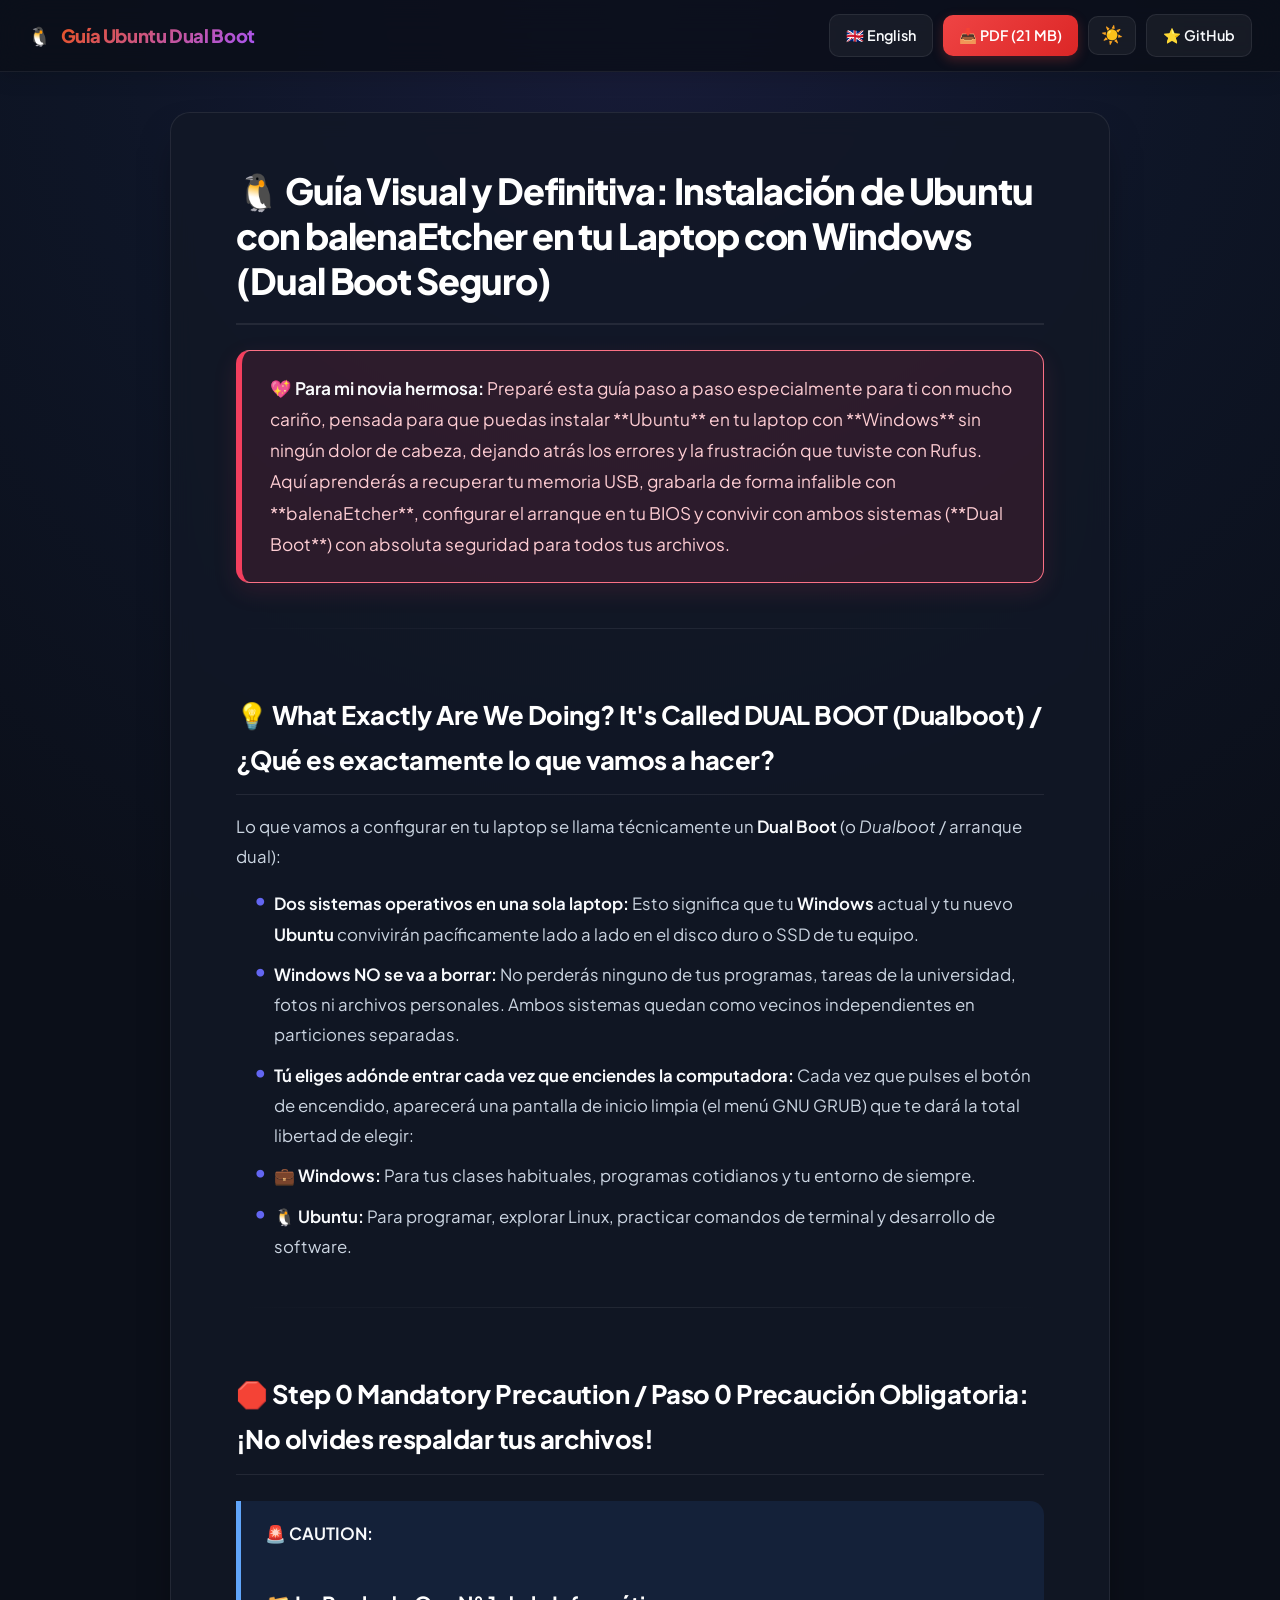
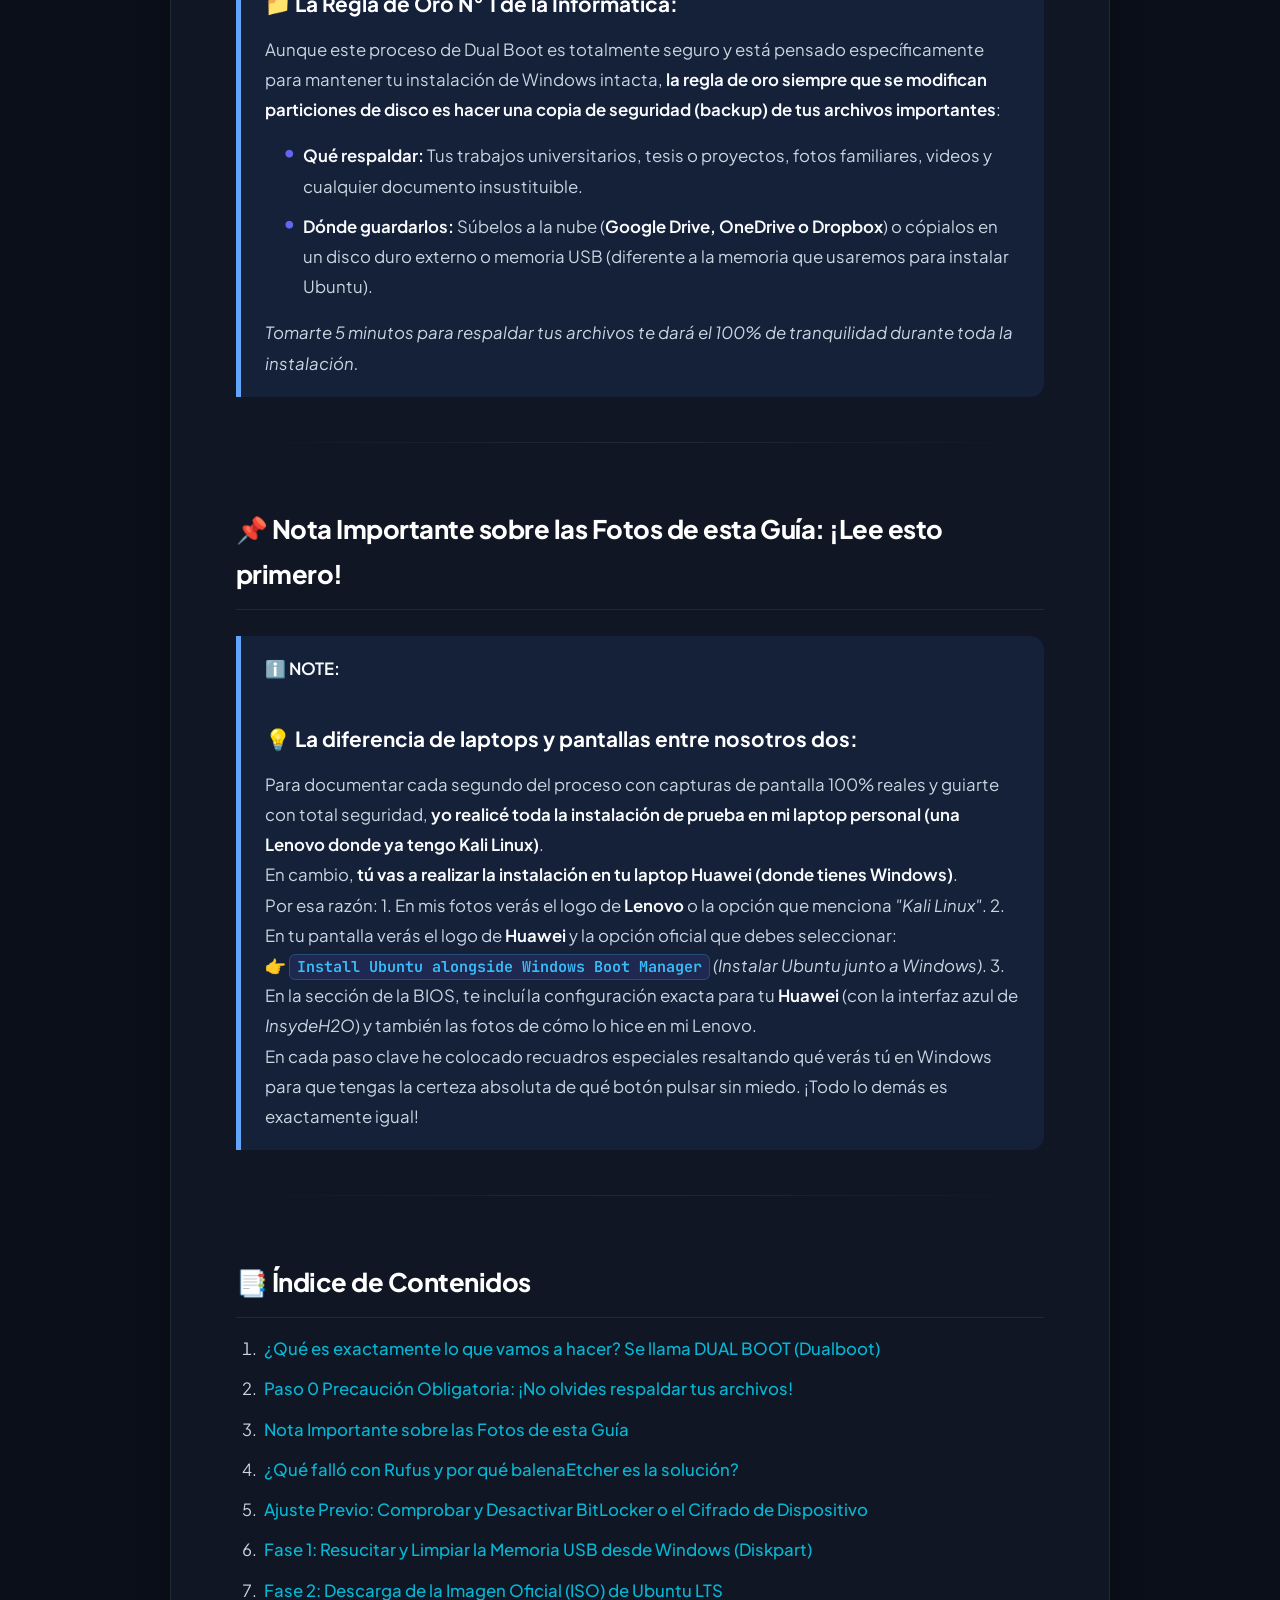
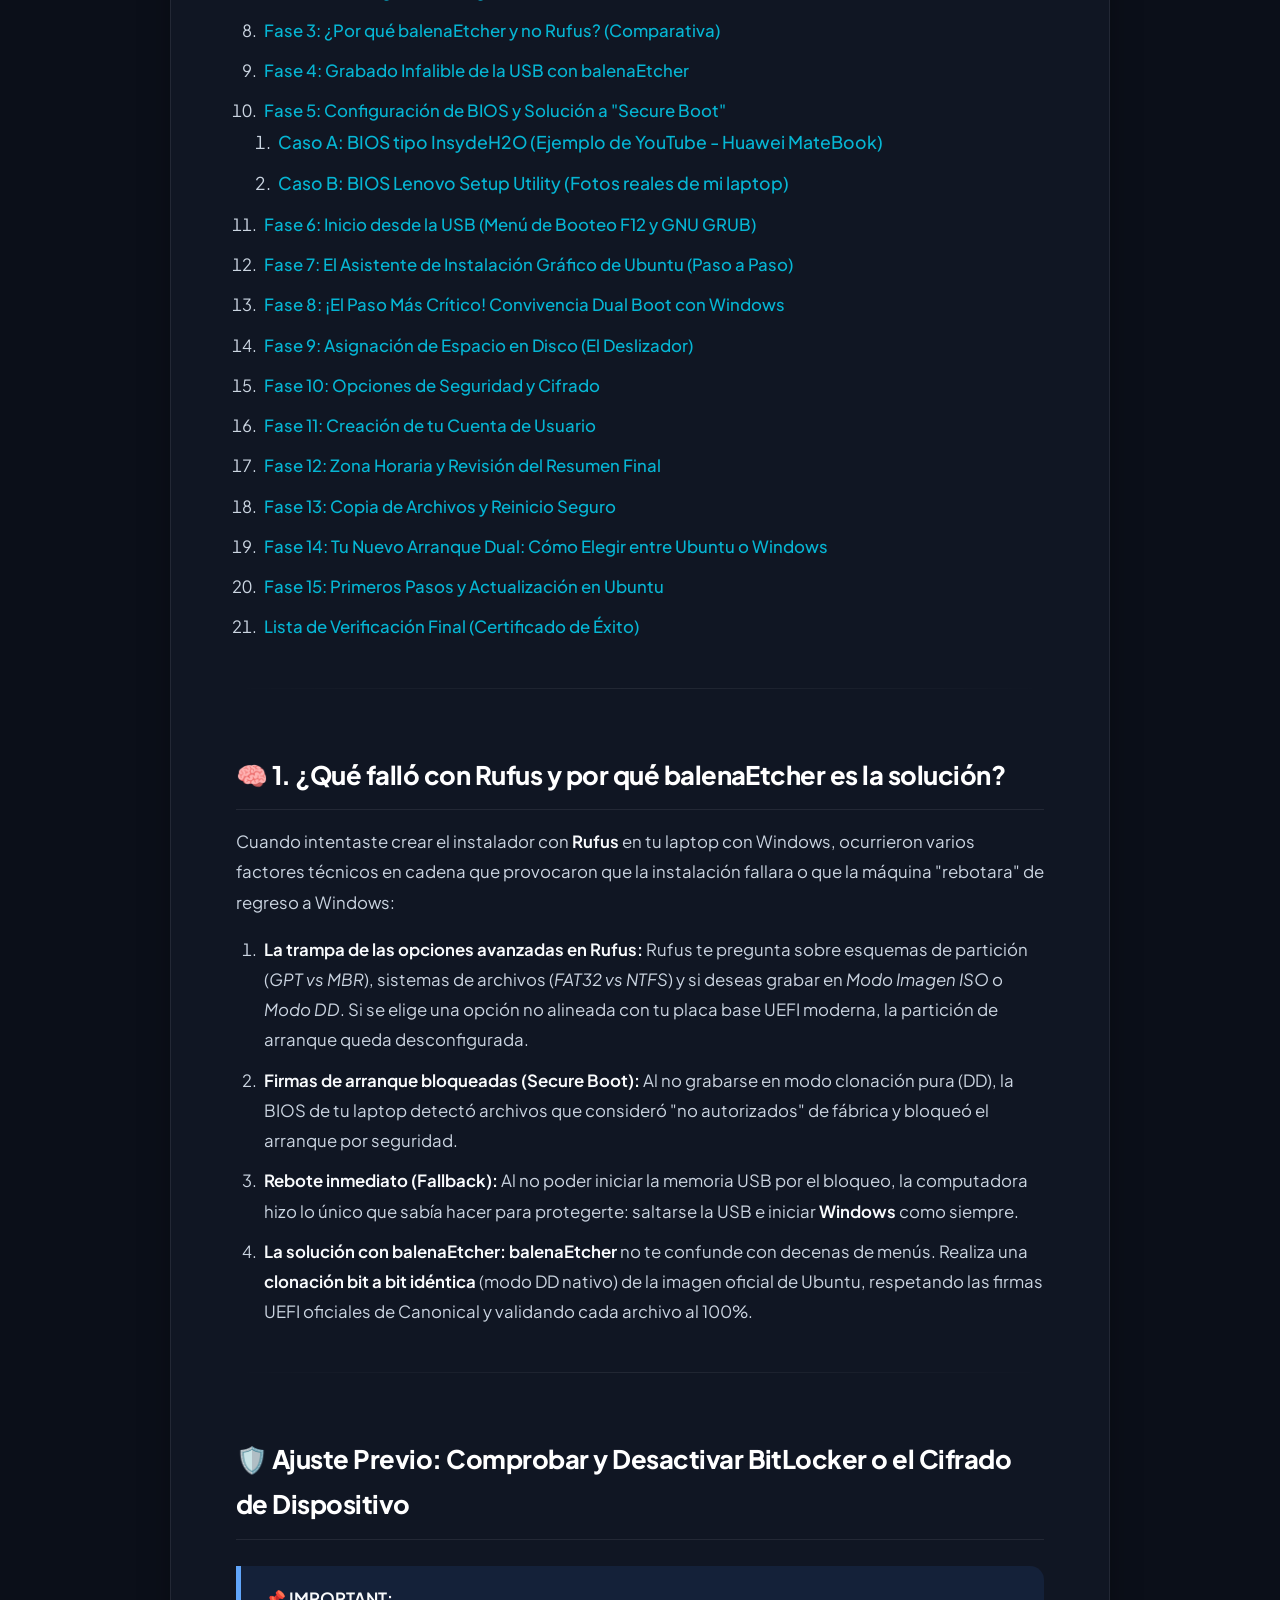
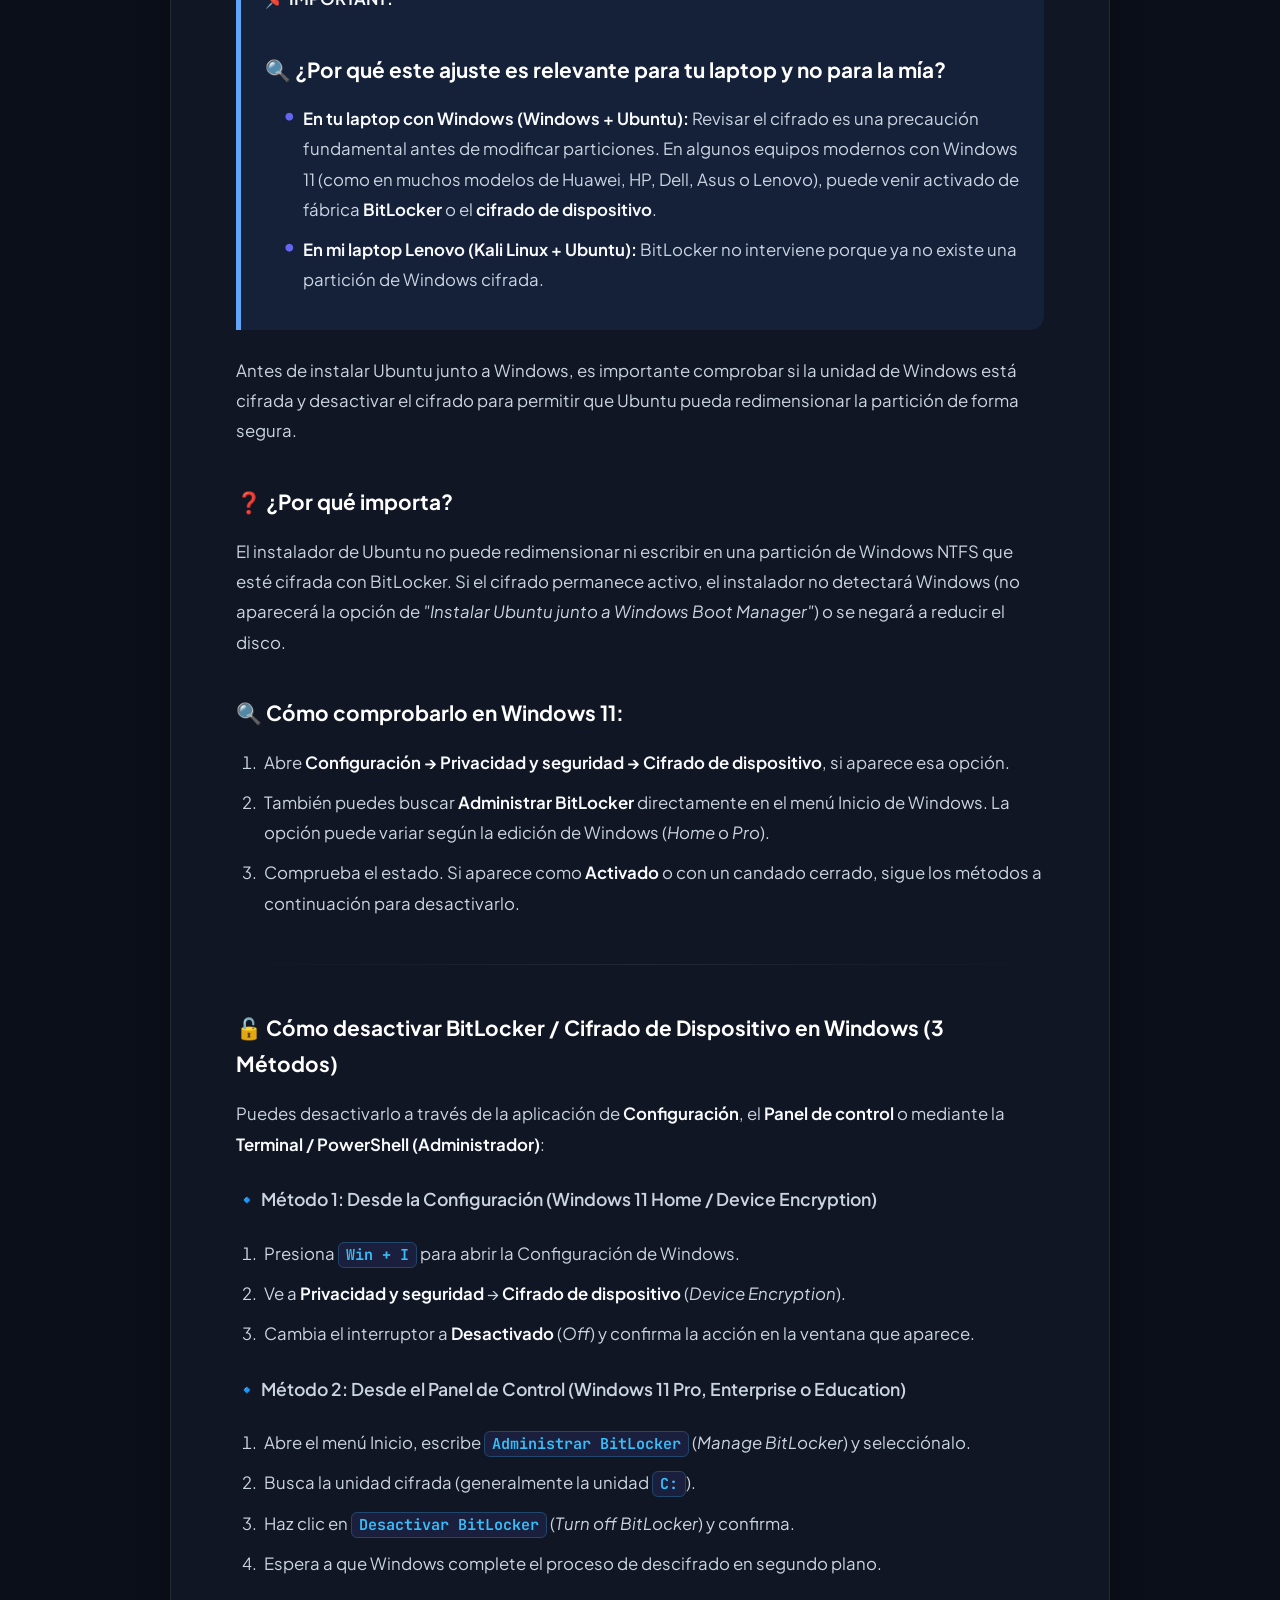
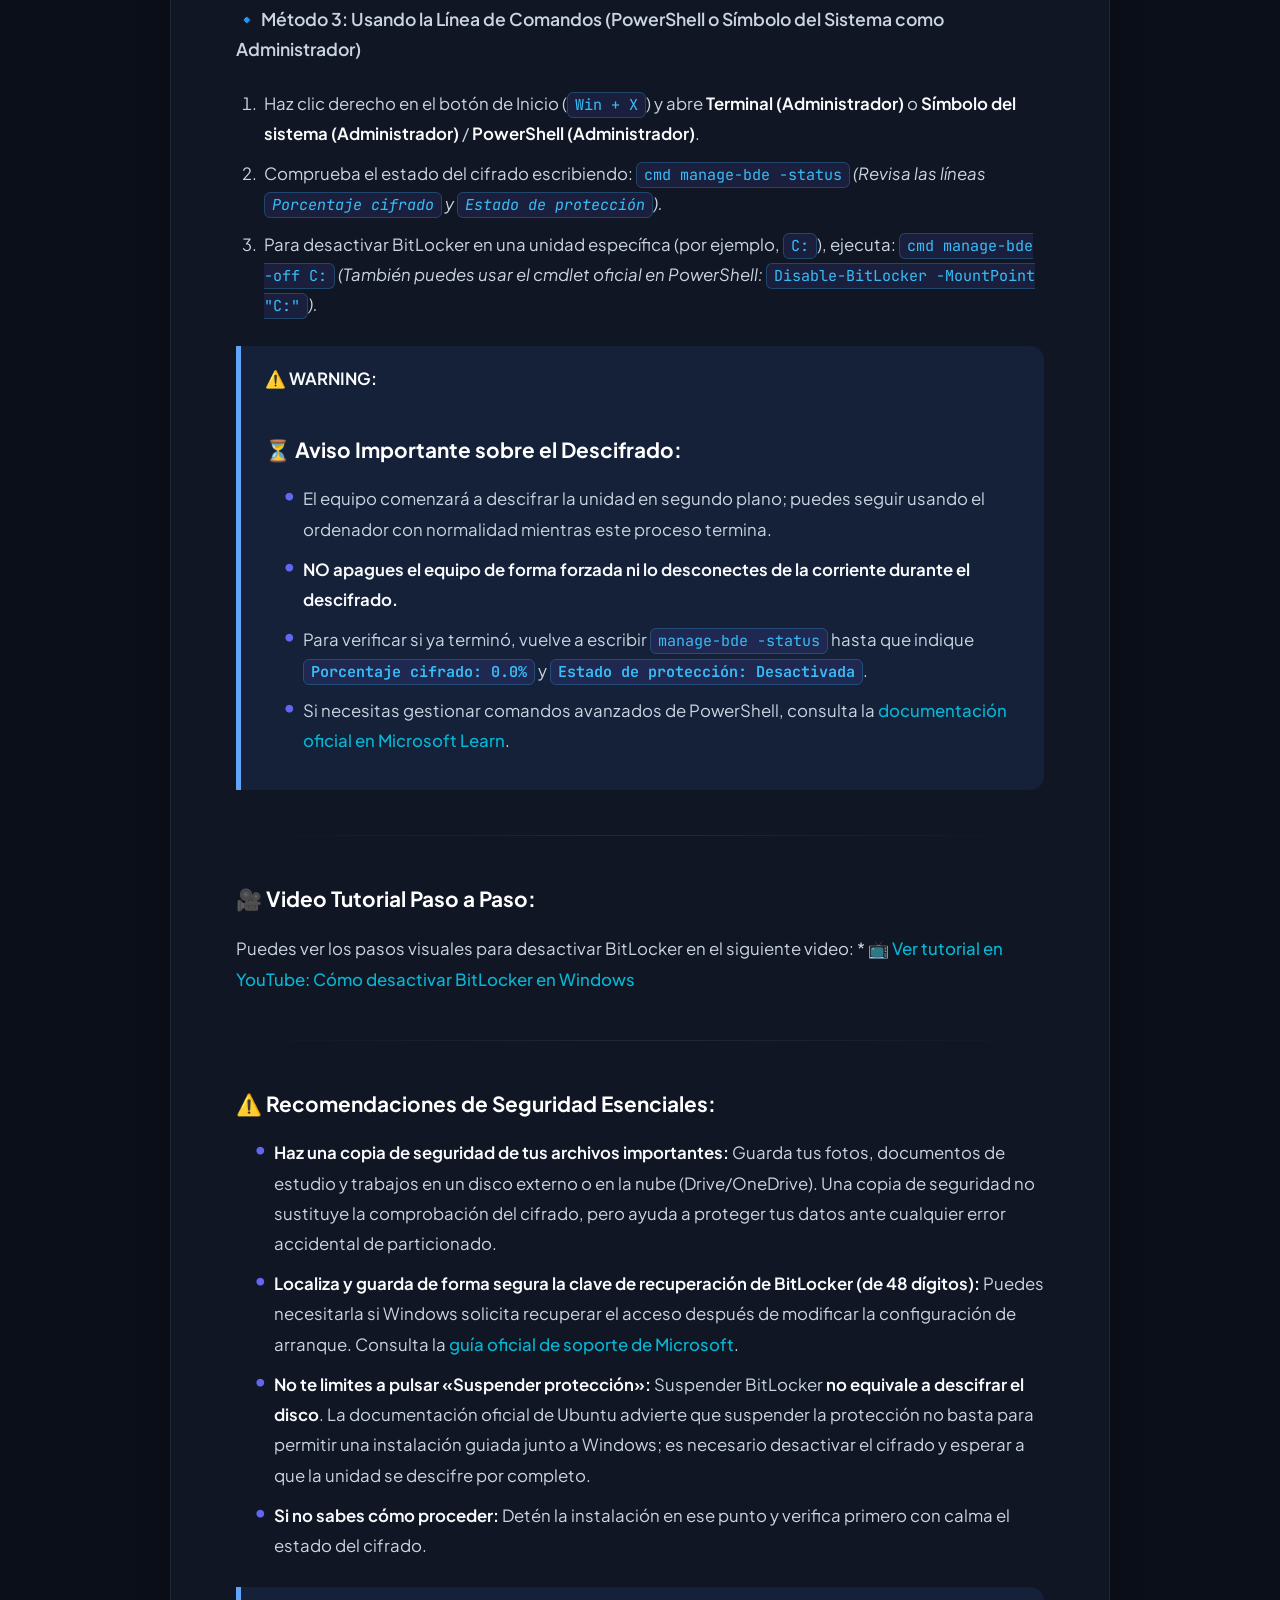
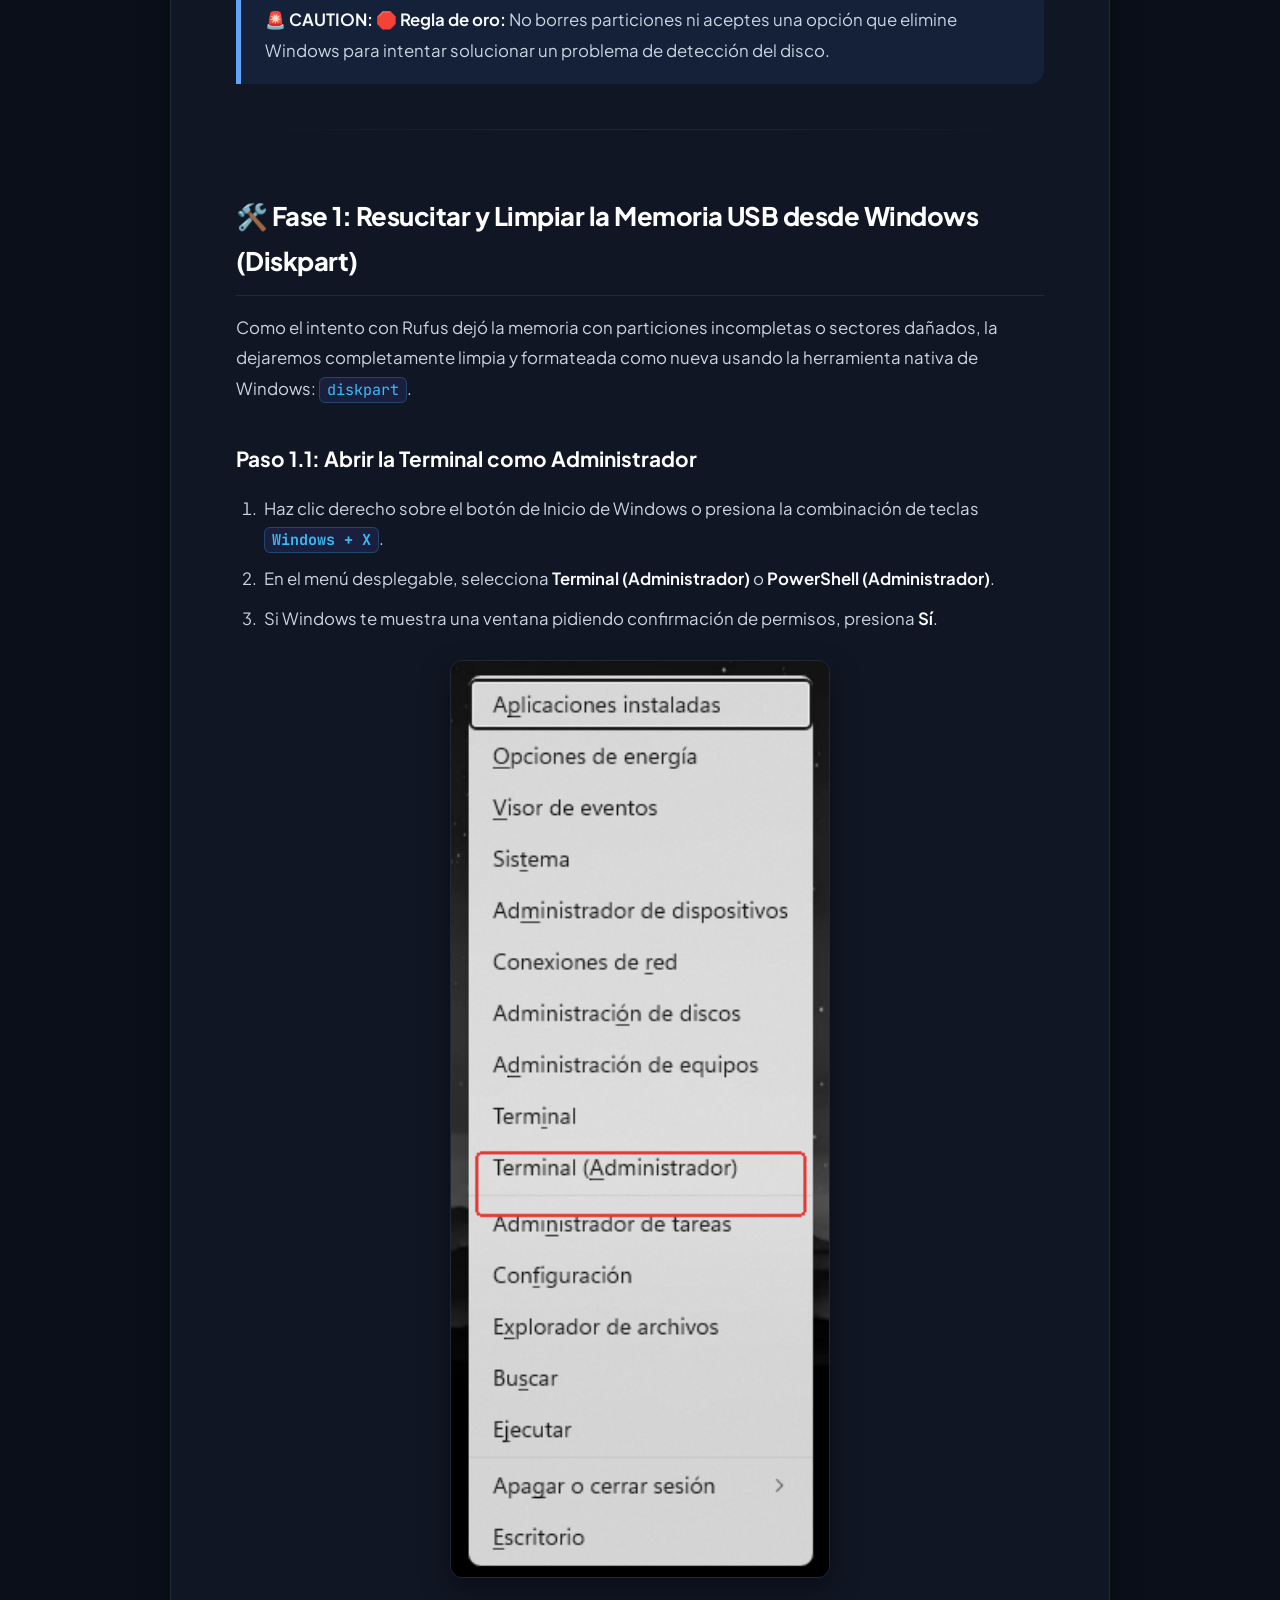
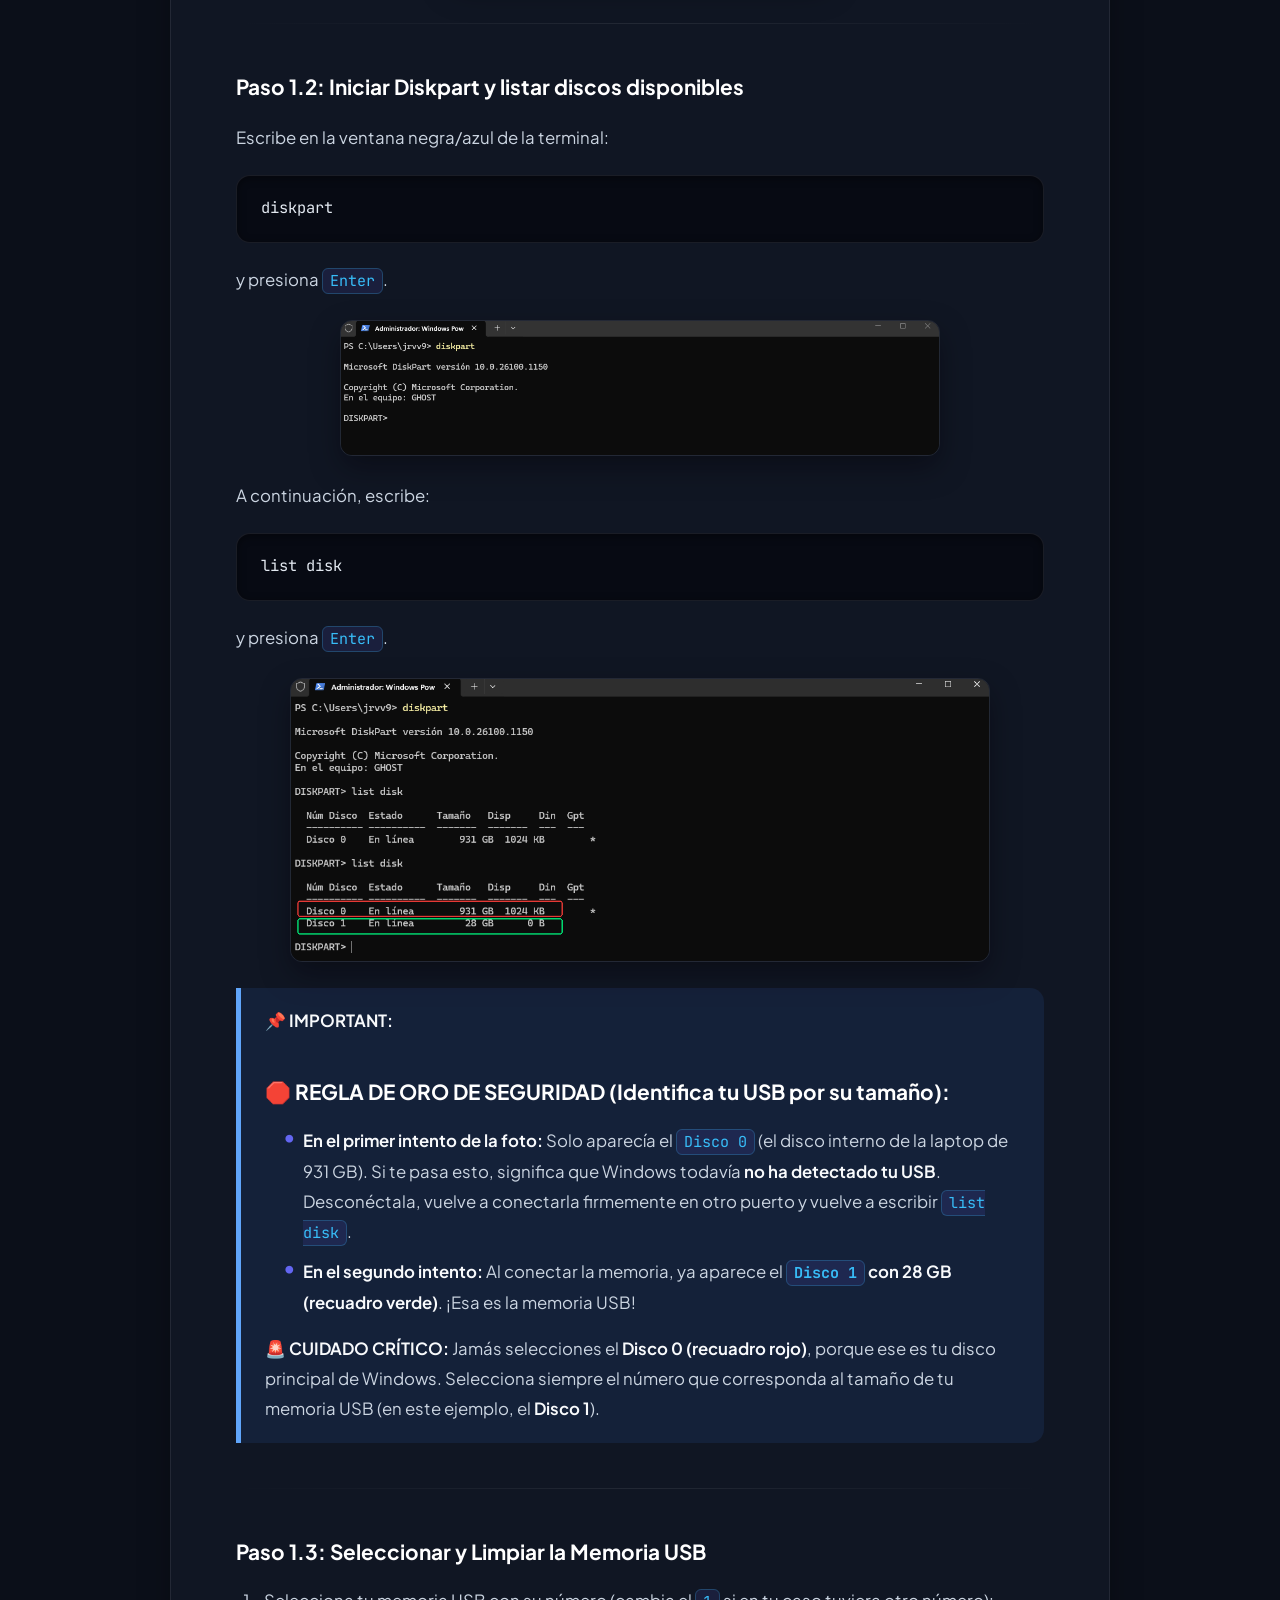
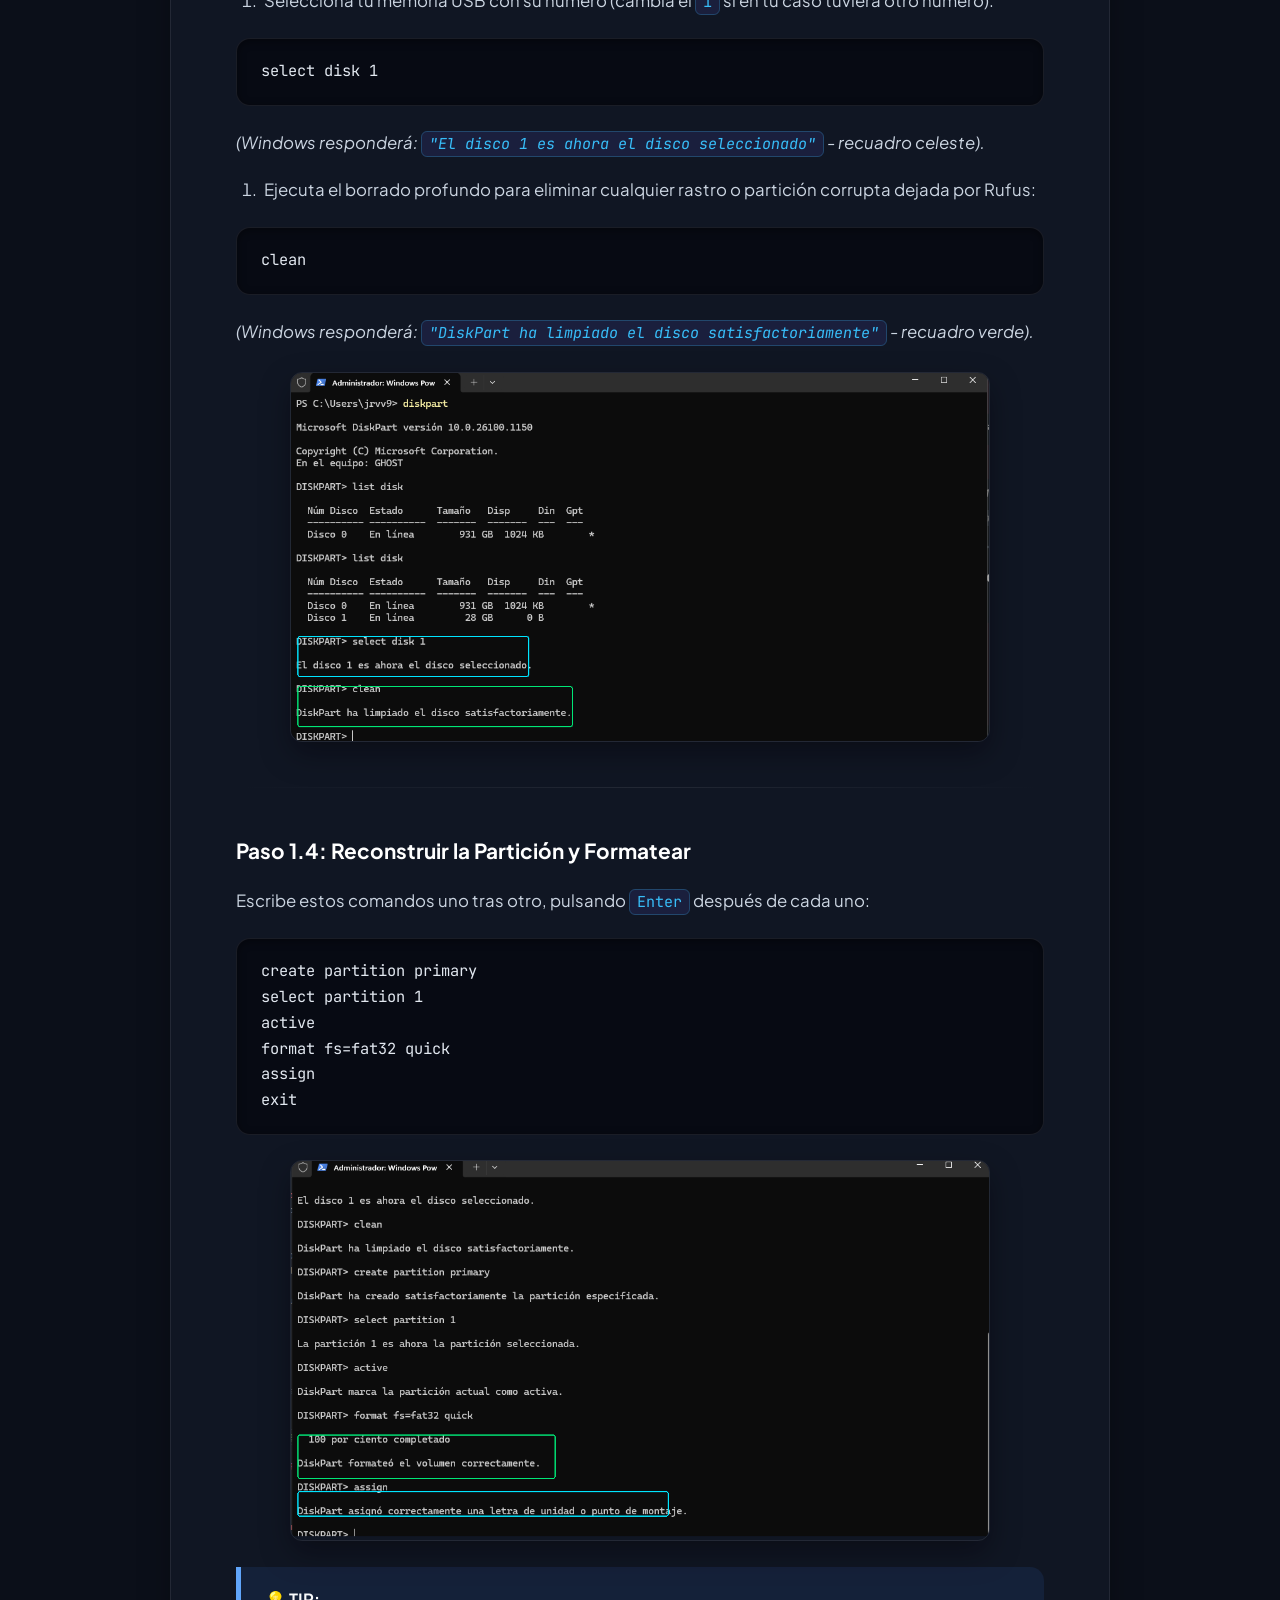
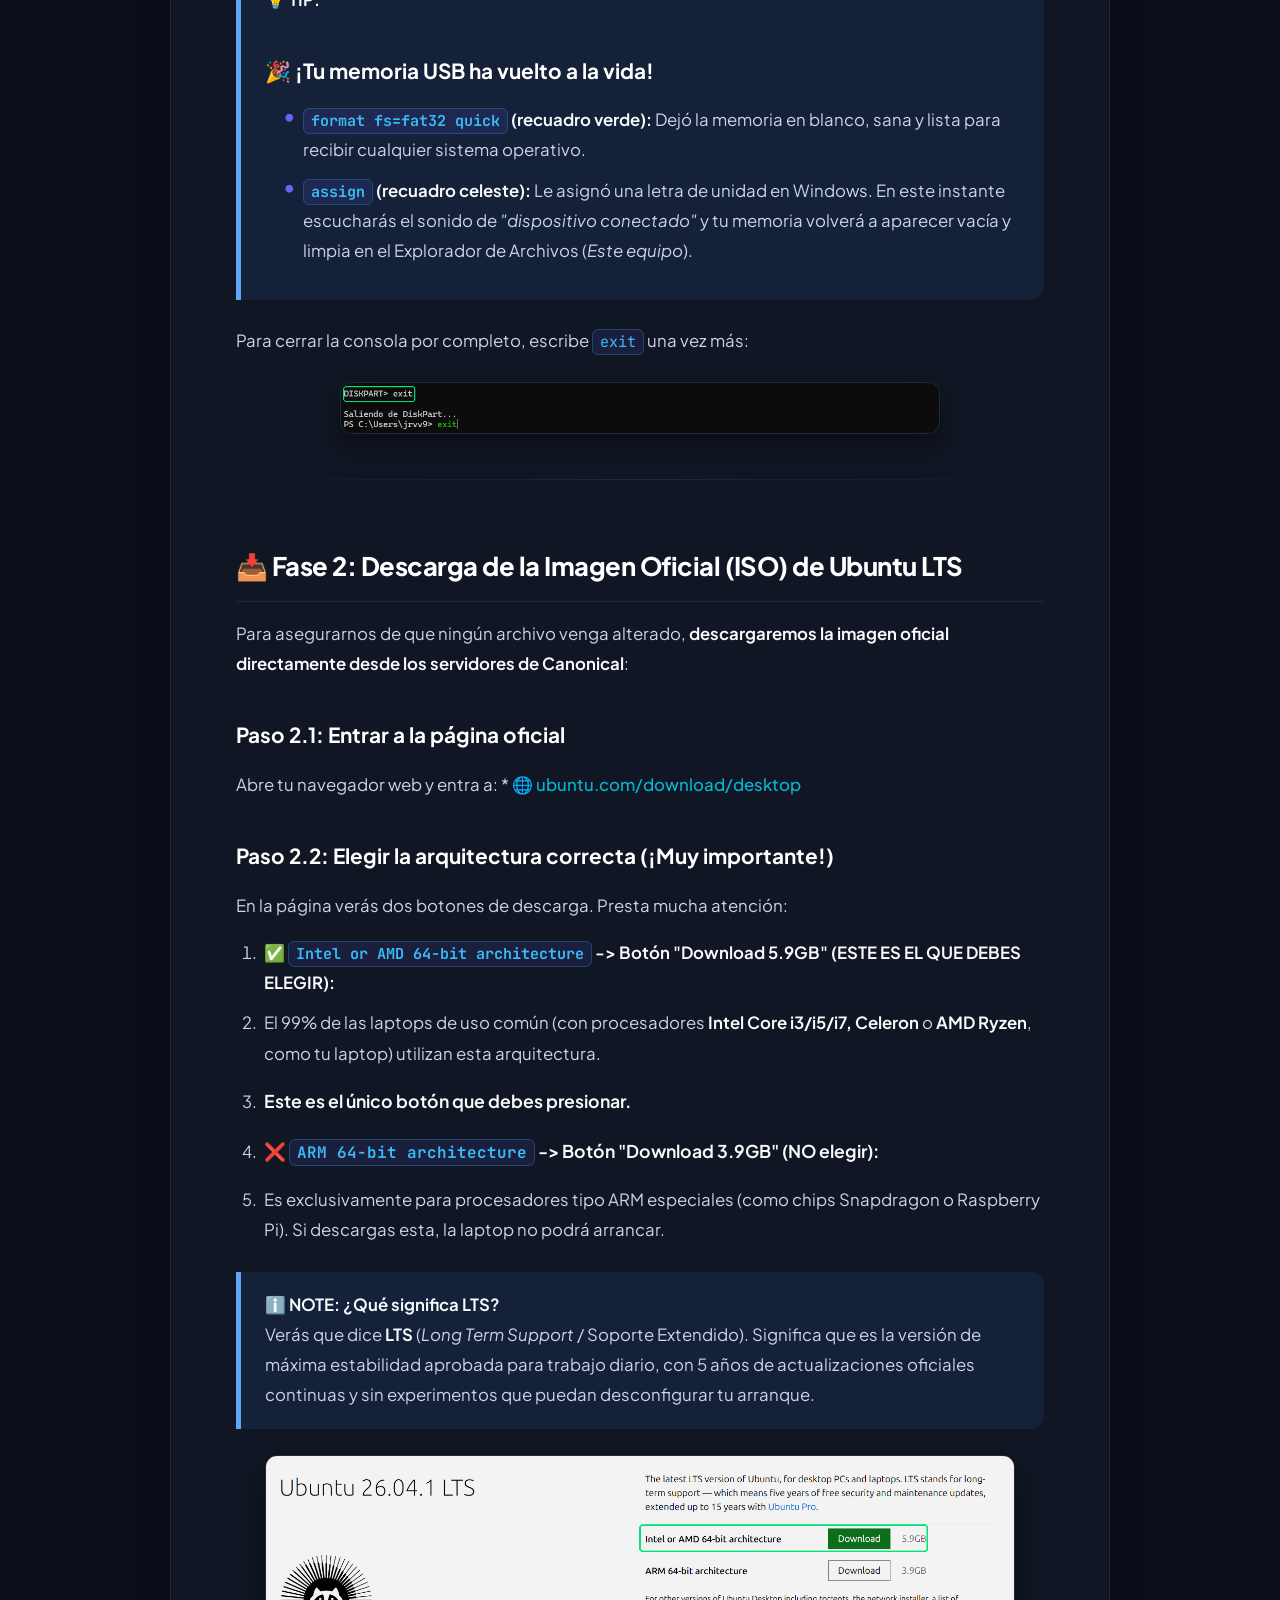
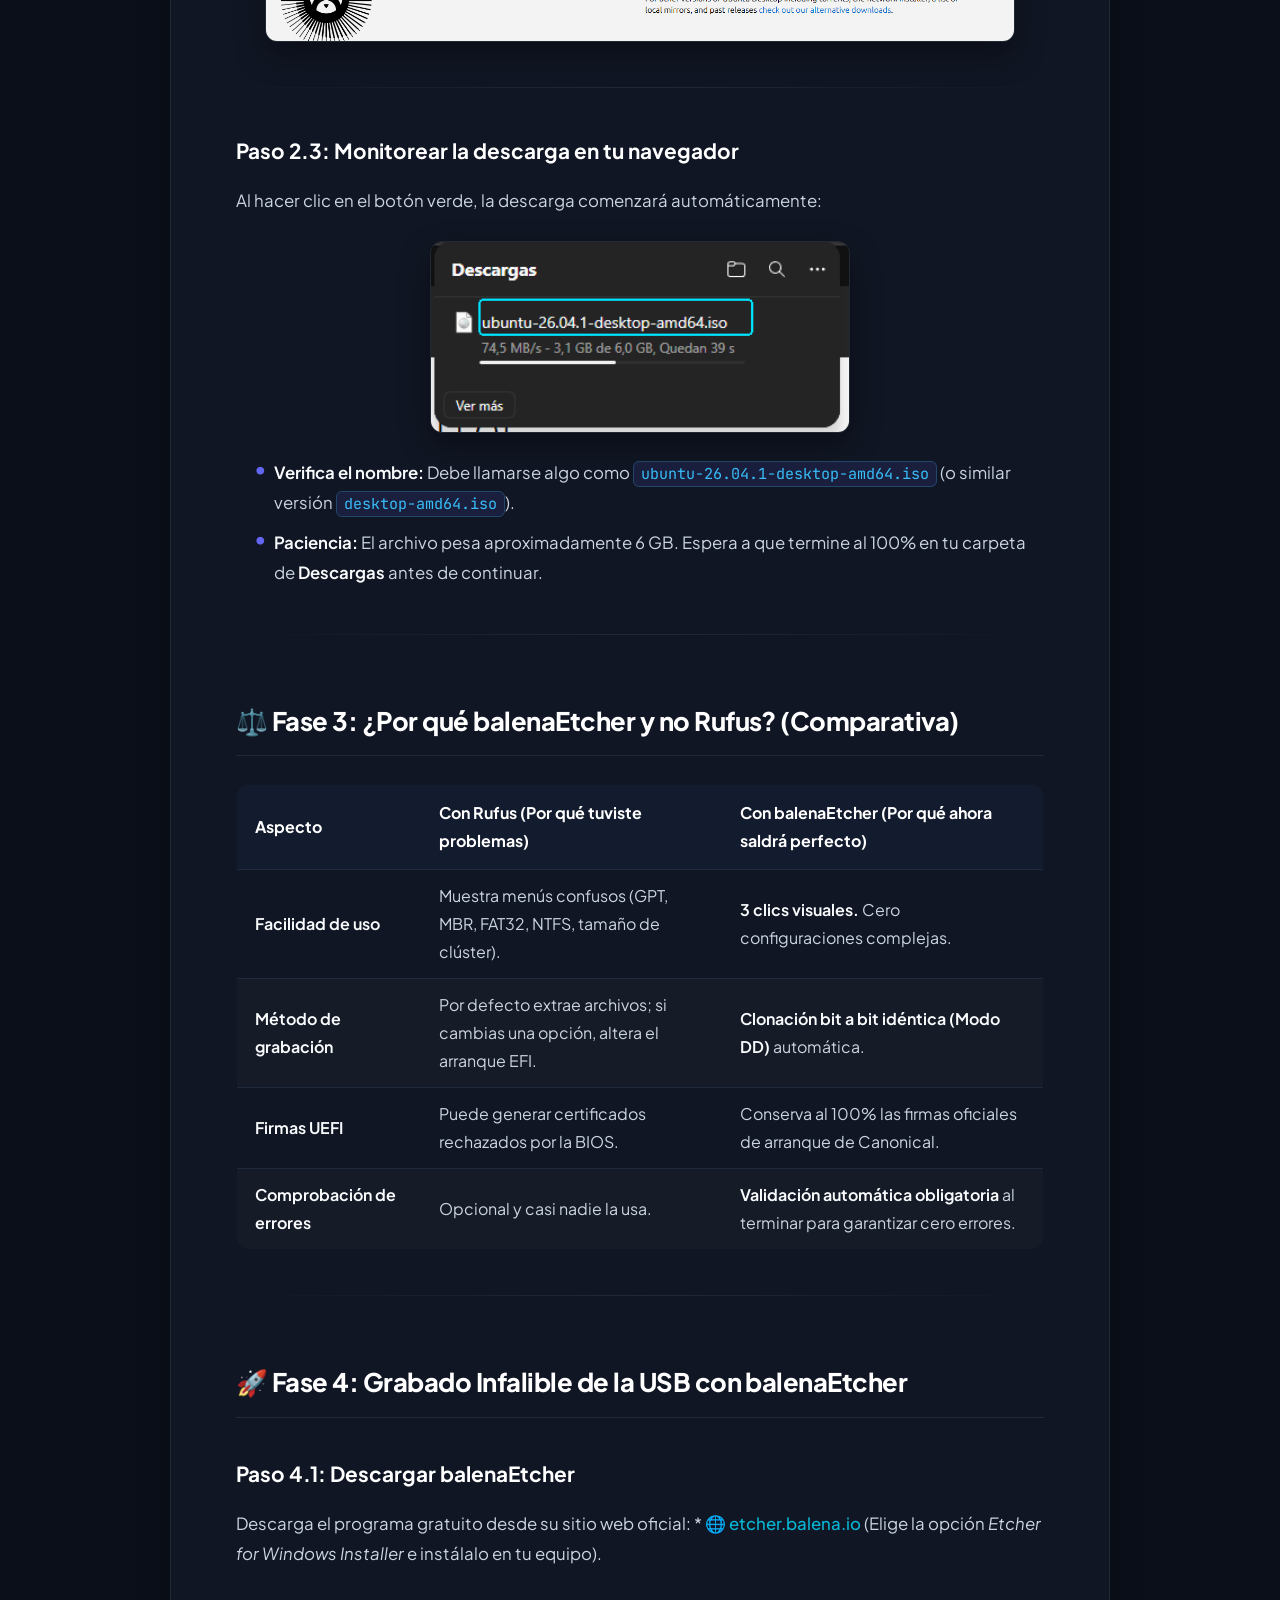
==== commit e2bf85d9: "Enhance UI with modern midnight dark mode, glassmorphism navbar, and theme toggle" ====
--- a/es.html
+++ b/es.html
@@ -1,5 +1,5 @@
 <!DOCTYPE html>
-<html lang="es">
+<html lang="es" data-theme="dark">
 <head>
 <meta charset="UTF-8">
 <meta name="viewport" content="width=device-width, initial-scale=1.0">
@@ -7,196 +7,479 @@
 <link rel="icon" href="data:image/svg+xml,<svg xmlns=%22http://www.w3.org/2000/svg%22 viewBox=%220 0 100 100%22><text y=%22.9em%22 font-size=%2290%22>🐧</text></svg>">
 
 <style>
-  @import url('https://fonts.googleapis.com/css2?family=Inter:wght@400;500;600;700;800&family=JetBrains+Mono:wght@400;500&display=swap');
+  @import url('https://fonts.googleapis.com/css2?family=Plus+Jakarta+Sans:wght@400;500;600;700;800&family=JetBrains+Mono:wght@400;500;600&display=swap');
+  
   :root {
+    /* Rich Midnight Slate Theme (Modern Linear/Vercel Style, not dull pitch black) */
+    --bg-page: #0b0f19;
+    --bg-gradient: radial-gradient(circle at 50% 0%, rgba(99, 102, 241, 0.15) 0%, rgba(15, 23, 42, 0.8) 50%, #0b0f19 100%);
+    --card-bg: rgba(18, 24, 38, 0.85);
+    --card-border: rgba(255, 255, 255, 0.08);
+    --text-primary: #f8fafc;
+    --text-secondary: #cbd5e1;
+    --text-muted: #94a3b8;
+    --heading-color: #ffffff;
+    
+    --primary: #6366f1;
+    --primary-hover: #4f46e5;
+    --primary-glow: rgba(99, 102, 241, 0.3);
+    
+    --accent-ubuntu: #e95420;
+    --accent-cyan: #06b6d4;
+    --accent-emerald: #10b981;
+    --accent-rose: #f43f5e;
+    
+    --navbar-bg: rgba(11, 15, 25, 0.85);
+    --navbar-border: rgba(255, 255, 255, 0.07);
+    
+    --code-inline-bg: rgba(99, 102, 241, 0.12);
+    --code-inline-text: #38bdf8;
+    --code-inline-border: rgba(56, 189, 248, 0.25);
+    
+    --pre-bg: #070a13;
+    --pre-border: rgba(255, 255, 255, 0.08);
+    
+    --table-header: #131b2e;
+    --table-border: #1e293b;
+    --table-alt: rgba(255, 255, 255, 0.02);
+    
+    --callout-note: rgba(59, 130, 246, 0.1);
+    --callout-note-border: #60a5fa;
+    --callout-tip: rgba(16, 185, 129, 0.1);
+    --callout-tip-border: #34d399;
+    --callout-warn: rgba(245, 158, 11, 0.12);
+    --callout-warn-border: #fbbf24;
+    --callout-danger: rgba(239, 68, 68, 0.12);
+    --callout-danger-border: #f87171;
+    --callout-love: rgba(244, 63, 94, 0.12);
+    --callout-love-border: #fb7185;
+    
+    --shadow-card: 0 20px 40px -15px rgba(0, 0, 0, 0.6);
+  }
+
+  [data-theme="light"] {
+    --bg-page: #f8fafc;
+    --bg-gradient: radial-gradient(circle at 50% 0%, #e0e7ff 0%, #f1f5f9 50%, #f8fafc 100%);
+    --card-bg: rgba(255, 255, 255, 0.95);
+    --card-border: #e2e8f0;
+    --text-primary: #0f172a;
+    --text-secondary: #334155;
+    --text-muted: #64748b;
+    --heading-color: #0f172a;
+    
     --primary: #2563eb;
     --primary-hover: #1d4ed8;
-    --text: #1e293b;
-    --text-muted: #64748b;
-    --bg: #f8fafc;
-    --card: #ffffff;
-    --border: #e2e8f0;
-  }
+    --primary-glow: rgba(37, 99, 235, 0.15);
+    
+    --navbar-bg: rgba(255, 255, 255, 0.9);
+    --navbar-border: #e2e8f0;
+    
+    --code-inline-bg: #f1f5f9;
+    --code-inline-text: #0284c7;
+    --code-inline-border: #cbd5e1;
+    
+    --pre-bg: #0f172a;
+    --pre-border: #334155;
+    
+    --table-header: #f1f5f9;
+    --table-border: #cbd5e1;
+    --table-alt: #f8fafc;
+    
+    --callout-note: #eff6ff;
+    --callout-note-border: #3b82f6;
+    --callout-tip: #ecfdf5;
+    --callout-tip-border: #10b981;
+    --callout-warn: #fffbeb;
+    --callout-warn-border: #f59e0b;
+    --callout-danger: #fef2f2;
+    --callout-danger-border: #ef4444;
+    --callout-love: #fff1f2;
+    --callout-love-border: #f43f5e;
+    
+    --shadow-card: 0 10px 25px -5px rgba(0, 0, 0, 0.05);
+  }
+
   * { box-sizing: border-box; }
+  
   body {
-    font-family: 'Inter', -apple-system, BlinkMacSystemFont, 'Segoe UI', Roboto, Helvetica, Arial, sans-serif;
-    line-height: 1.7;
-    color: var(--text);
-    background-color: var(--bg);
+    font-family: 'Plus Jakarta Sans', -apple-system, BlinkMacSystemFont, 'Segoe UI', Roboto, sans-serif;
+    line-height: 1.75;
+    color: var(--text-primary);
+    background-color: var(--bg-page);
+    background-image: var(--bg-gradient);
+    background-attachment: fixed;
     margin: 0;
     padding: 0;
-  }
-  /* Top Navigation Bar */
+    transition: background-color 0.3s ease, color 0.3s ease;
+  }
+
+  /* Navigation Bar */
   .navbar {
     position: sticky;
     top: 0;
-    z-index: 100;
-    background: rgba(255, 255, 255, 0.95);
-    backdrop-filter: blur(8px);
-    border-bottom: 1px solid var(--border);
-    padding: 12px 24px;
+    z-index: 1000;
+    background: var(--navbar-bg);
+    backdrop-filter: blur(16px);
+    -webkit-backdrop-filter: blur(16px);
+    border-bottom: 1px solid var(--navbar-border);
+    padding: 14px 28px;
     display: flex;
     justify-content: space-between;
     align-items: center;
-    box-shadow: 0 2px 10px rgba(0,0,0,0.03);
-  }
+    box-shadow: 0 4px 20px rgba(0,0,0,0.15);
+  }
+  
   .navbar-brand {
-    font-weight: 700;
+    font-weight: 800;
+    font-size: 1.15em;
+    color: var(--heading-color);
+    display: flex;
+    align-items: center;
+    gap: 10px;
+    text-decoration: none;
+    letter-spacing: -0.02em;
+  }
+  
+  .navbar-brand span {
+    background: linear-gradient(135deg, #e95420, #a855f7);
+    -webkit-background-clip: text;
+    -webkit-text-fill-color: transparent;
+  }
+
+  .nav-actions {
+    display: flex;
+    gap: 10px;
+    align-items: center;
+  }
+
+  .btn {
+    display: inline-flex;
+    align-items: center;
+    gap: 7px;
+    padding: 8px 16px;
+    border-radius: 10px;
+    font-size: 0.9em;
+    font-weight: 600;
+    text-decoration: none;
+    transition: all 0.2s cubic-bezier(0.4, 0, 0.2, 1);
+    cursor: pointer;
+    border: none;
+  }
+  
+  .btn-outline {
+    background: rgba(255, 255, 255, 0.05);
+    color: var(--text-primary) !important;
+    border: 1px solid var(--card-border);
+  }
+  .btn-outline:hover {
+    background: rgba(255, 255, 255, 0.1);
+    border-color: rgba(255, 255, 255, 0.2);
+    transform: translateY(-1px);
+  }
+
+  .btn-pdf {
+    background: linear-gradient(135deg, #ef4444, #dc2626);
+    color: #ffffff !important;
+    box-shadow: 0 4px 12px rgba(239, 68, 68, 0.25);
+  }
+  .btn-pdf:hover {
+    background: linear-gradient(135deg, #dc2626, #b91c1c);
+    transform: translateY(-1px);
+    box-shadow: 0 6px 16px rgba(239, 68, 68, 0.35);
+  }
+
+  .btn-theme {
+    background: rgba(255, 255, 255, 0.05);
+    color: var(--text-primary);
+    border: 1px solid var(--card-border);
+    padding: 8px 12px;
     font-size: 1.1em;
-    color: #0f172a;
+  }
+  .btn-theme:hover {
+    background: rgba(255, 255, 255, 0.12);
+  }
+
+  /* Main Container */
+  .container {
+    max-width: 980px;
+    margin: 40px auto 80px auto;
+    padding: 0 20px;
+  }
+
+  .guide-card {
+    background: var(--card-bg);
+    backdrop-filter: blur(12px);
+    -webkit-backdrop-filter: blur(12px);
+    border-radius: 20px;
+    padding: 55px 65px;
+    border: 1px solid var(--card-border);
+    box-shadow: var(--shadow-card);
+  }
+
+  /* Typography */
+  h1 {
+    font-size: 2.25em;
+    font-weight: 800;
+    color: var(--heading-color);
+    letter-spacing: -0.03em;
+    line-height: 1.25;
+    margin-top: 0;
+    margin-bottom: 25px;
+    padding-bottom: 20px;
+    border-bottom: 2px solid var(--card-border);
+  }
+
+  h2 {
+    font-size: 1.6em;
+    font-weight: 750;
+    color: var(--heading-color);
+    letter-spacing: -0.02em;
+    margin-top: 2.5em;
+    margin-bottom: 16px;
+    padding-bottom: 12px;
+    border-bottom: 1px solid var(--card-border);
     display: flex;
     align-items: center;
     gap: 8px;
+  }
+
+  h3 {
+    font-size: 1.3em;
+    font-weight: 700;
+    color: var(--heading-color);
+    margin-top: 1.8em;
+    margin-bottom: 12px;
+  }
+
+  h4 {
+    font-size: 1.1em;
+    font-weight: 600;
+    color: var(--text-secondary);
+    margin-top: 1.4em;
+  }
+
+  p, li {
+    font-size: 1.05em;
+    color: var(--text-secondary);
+    line-height: 1.8;
+  }
+
+  strong {
+    color: var(--text-primary);
+    font-weight: 650;
+  }
+
+  a {
+    color: var(--accent-cyan);
     text-decoration: none;
-  }
-  .nav-buttons {
-    display: flex;
-    gap: 10px;
-    align-items: center;
-  }
-  .btn {
-    display: inline-flex;
-    align-items: center;
-    gap: 6px;
-    padding: 7px 14px;
-    border-radius: 8px;
-    font-size: 0.9em;
-    font-weight: 600;
-    text-decoration: none;
-    transition: all 0.2s ease;
-  }
-  .btn-primary { background: #2563eb; color: #ffffff !important; }
-  .btn-primary:hover { background: #1d4ed8; }
-  .btn-outline { background: #ffffff; color: #334155 !important; border: 1px solid #cbd5e1; }
-  .btn-outline:hover { background: #f1f5f9; border-color: #94a3b8; }
-  .btn-pdf { background: #ef4444; color: #ffffff !important; }
-  .btn-pdf:hover { background: #dc2626; }
-
-  .content-wrapper {
-    max-width: 960px;
-    margin: 30px auto 60px auto;
-    padding: 0 16px;
-  }
-  .main-card {
-    background: var(--card);
-    padding: 45px 55px;
-    border-radius: 16px;
-    box-shadow: 0 10px 25px -5px rgba(0, 0, 0, 0.05), 0 8px 10px -6px rgba(0, 0, 0, 0.02);
-    border: 1px solid var(--border);
-  }
-  h1 {
-    font-size: 2.1em;
-    color: #0f172a;
-    font-weight: 800;
-    border-bottom: 3px solid var(--border);
-    padding-bottom: 0.4em;
-    margin-top: 0;
-    line-height: 1.3;
-  }
-  h2 {
-    font-size: 1.55em;
-    color: #0f172a;
-    font-weight: 700;
-    border-bottom: 2px solid #f1f5f9;
-    padding-bottom: 0.3em;
-    margin-top: 2.2em;
-  }
-  h3 { font-size: 1.25em; color: #1e293b; margin-top: 1.6em; }
-  h4 { font-size: 1.1em; color: #334155; margin-top: 1.2em; }
-  p, li { font-size: 1.02em; color: #334155; }
-  a { color: var(--primary); text-decoration: none; font-weight: 500; }
-  a:hover { text-decoration: underline; }
+    font-weight: 500;
+    transition: color 0.15s ease;
+  }
+  a:hover {
+    color: #38bdf8;
+    text-decoration: underline;
+  }
+
+  /* Dedicated Love Box */
+  .love-card {
+    background: var(--callout-love);
+    border: 1px solid var(--callout-love-border);
+    border-left: 6px solid #f43f5e;
+    border-radius: 14px;
+    padding: 22px 28px;
+    margin: 25px 0 35px 0;
+    box-shadow: 0 8px 24px rgba(244, 63, 94, 0.12);
+  }
+  .love-card p {
+    color: #fecdd3 !important;
+    font-size: 1.08em;
+    margin: 0;
+  }
+  [data-theme="light"] .love-card p {
+    color: #9f1239 !important;
+  }
+
+  /* Callout Boxes */
+  blockquote {
+    margin: 26px 0;
+    padding: 18px 24px;
+    border-radius: 0 14px 14px 0;
+    background: var(--callout-note);
+    border-left: 5px solid var(--callout-note-border);
+    color: var(--text-primary);
+  }
+  blockquote p { margin: 0; }
+
+  .callout-note { background: var(--callout-note); border-left-color: var(--callout-note-border); }
+  .callout-tip { background: var(--callout-tip); border-left-color: var(--callout-tip-border); }
+  .callout-warn { background: var(--callout-warn); border-left-color: var(--callout-warn-border); }
+  .callout-danger { background: var(--callout-danger); border-left-color: var(--callout-danger-border); }
+
+  /* Images */
   img {
     max-width: 100%;
     height: auto;
-    border-radius: 10px;
-    box-shadow: 0 10px 20px rgba(0,0,0,0.08);
-    margin: 22px auto;
+    border-radius: 12px;
+    box-shadow: 0 12px 30px rgba(0, 0, 0, 0.35);
+    margin: 25px auto;
     display: block;
-    border: 1px solid var(--border);
-    transition: transform 0.2s ease;
+    border: 1px solid var(--card-border);
+    transition: transform 0.25s ease, box-shadow 0.25s ease;
   }
   img:hover {
-    transform: scale(1.01);
-  }
-  table {
-    border-collapse: collapse;
-    width: 100%;
-    margin: 25px 0;
-    font-size: 0.95em;
-    border-radius: 8px;
-    overflow: hidden;
-  }
-  th, td { border: 1px solid #cbd5e1; padding: 12px 16px; text-align: left; }
-  th { background-color: #f1f5f9; font-weight: 600; color: #0f172a; }
-  tr:nth-child(even) { background-color: #f8fafc; }
+    transform: scale(1.015);
+    box-shadow: 0 18px 40px rgba(0, 0, 0, 0.5);
+  }
+
+  /* Code & Syntax */
   code {
     font-family: 'JetBrains Mono', monospace;
-    background-color: #f1f5f9;
+    background: var(--code-inline-bg);
+    color: var(--code-inline-text);
+    border: 1px solid var(--code-inline-border);
     padding: 2px 7px;
-    border-radius: 5px;
-    font-size: 0.88em;
-    color: #0f172a;
-    border: 1px solid var(--border);
-  }
+    border-radius: 6px;
+    font-size: 0.9em;
+  }
+
   pre {
-    background-color: #0f172a;
-    color: #f8fafc;
-    padding: 18px 22px;
-    border-radius: 10px;
+    background: var(--pre-bg);
+    border: 1px solid var(--pre-border);
+    padding: 20px 24px;
+    border-radius: 14px;
     overflow-x: auto;
-    box-shadow: 0 4px 6px -1px rgba(0, 0, 0, 0.1);
+    margin: 22px 0;
+    box-shadow: inset 0 2px 8px rgba(0,0,0,0.4);
+    position: relative;
   }
   pre code {
-    background-color: transparent;
-    color: inherit;
+    background: transparent;
+    border: none;
+    color: #e2e8f0;
     padding: 0;
-    border: none;
-    font-size: 0.95em;
-  }
-  blockquote {
-    border-left: 5px solid #3b82f6;
-    margin: 22px 0;
-    padding: 14px 22px;
-    background-color: #eff6ff;
-    border-radius: 0 10px 10px 0;
-    color: #1e3a8a;
-  }
-  hr { border: 0; height: 1px; background: var(--border); margin: 40px 0; }
-  ul, ol { padding-left: 26px; }
-  li { margin-bottom: 7px; }
-
+    font-size: 0.96em;
+    line-height: 1.6;
+  }
+
+  /* Tables */
+  table {
+    width: 100%;
+    border-collapse: collapse;
+    margin: 28px 0;
+    border-radius: 12px;
+    overflow: hidden;
+    border: 1px solid var(--table-border);
+  }
+  th {
+    background: var(--table-header);
+    color: var(--heading-color);
+    font-weight: 700;
+    padding: 14px 18px;
+    text-align: left;
+    border-bottom: 1px solid var(--table-border);
+  }
+  td {
+    padding: 12px 18px;
+    border-bottom: 1px solid var(--table-border);
+    color: var(--text-secondary);
+  }
+  tr:nth-child(even) { background: var(--table-alt); }
+  tr:hover { background: rgba(255, 255, 255, 0.03); }
+
+  /* Divider */
+  hr {
+    border: 0;
+    height: 1px;
+    background: linear-gradient(90deg, transparent, var(--card-border), transparent);
+    margin: 45px 0;
+  }
+
+  /* Checklist */
+  ul { list-style-type: none; padding-left: 10px; }
+  li {
+    position: relative;
+    padding-left: 28px;
+    margin-bottom: 10px;
+  }
+  li::before {
+    content: "•";
+    color: var(--primary);
+    position: absolute;
+    left: 8px;
+    font-size: 1.4em;
+    line-height: 1;
+    top: -2px;
+  }
+  ol { padding-left: 24px; }
+  ol li { padding-left: 4px; list-style-type: decimal; }
+  ol li::before { content: ""; }
+
+  /* Footer */
   footer {
     text-align: center;
-    padding: 30px;
+    padding: 40px 20px;
     color: var(--text-muted);
-    font-size: 0.9em;
+    font-size: 0.92em;
+    border-top: 1px solid var(--navbar-border);
+    margin-top: 60px;
   }
 
   @media (max-width: 768px) {
-    .main-card { padding: 25px 20px; }
-    .navbar { flex-direction: column; gap: 10px; padding: 12px 16px; }
+    .guide-card { padding: 30px 20px; border-radius: 14px; }
+    .navbar { flex-direction: column; gap: 12px; padding: 14px 18px; }
+    .nav-actions { width: 100%; justify-content: space-between; flex-wrap: wrap; }
+    h1 { font-size: 1.8em; }
+    h2 { font-size: 1.35em; }
   }
 </style>
+
+<script>
+  function toggleTheme() {
+    const currentTheme = document.documentElement.getAttribute('data-theme') || 'dark';
+    const newTheme = currentTheme === 'dark' ? 'light' : 'dark';
+    document.documentElement.setAttribute('data-theme', newTheme);
+    localStorage.setItem('theme', newTheme);
+    updateThemeIcon(newTheme);
+  }
+
+  function updateThemeIcon(theme) {
+    const btn = document.getElementById('theme-toggle-btn');
+    if (btn) {
+      btn.innerHTML = theme === 'dark' ? '☀️' : '🌙';
+      btn.title = theme === 'dark' ? 'Switch to Light Mode' : 'Switch to Dark Mode';
+    }
+  }
+
+  // Initialize theme from preference
+  (function() {
+    const saved = localStorage.getItem('theme') || 'dark';
+    document.documentElement.setAttribute('data-theme', saved);
+    window.addEventListener('DOMContentLoaded', () => {
+      updateThemeIcon(saved);
+    });
+  })();
+</script>
 
 </head>
 <body>
 
         <header class="navbar">
-          <a href="es.html" class="navbar-brand">🐧 <span>Guía Ubuntu Dual Boot</span></a>
-          <div class="nav-buttons">
-            <a href="index.html" class="btn btn-outline">🇬🇧 View in English</a>
-            <a href="guia_ubuntu_dualboot_es.pdf" download class="btn btn-pdf">📥 Descargar PDF (21 MB)</a>
+          <a href="es.html" class="navbar-brand">
+            🐧 <span>Guía Ubuntu Dual Boot</span>
+          </a>
+          <div class="nav-actions">
+            <a href="index.html" class="btn btn-outline">🇬🇧 English</a>
+            <a href="guia_ubuntu_dualboot_es.pdf" download class="btn btn-pdf">📥 PDF (21 MB)</a>
+            <button id="theme-toggle-btn" class="btn btn-theme" onclick="toggleTheme()" title="Cambiar Tema Oscuro/Claro">☀️</button>
             <a href="https://github.com/MiniLux0/ubuntu-dualboot-guide" target="_blank" class="btn btn-outline">⭐ GitHub</a>
           </div>
         </header>
         
-<div class="content-wrapper">
-  <main class="main-card">
+<div class="container">
+  <main class="guide-card">
     <h1 id="guia-visual-y-definitiva-instalacion-de-ubuntu-con-balenaetcher-en-tu-laptop-con-windows-dual-boot-seguro">🐧 Guía Visual y Definitiva: Instalación de Ubuntu con balenaEtcher en tu Laptop con Windows (Dual Boot Seguro)</h1>
-<blockquote>
-<p><strong>💖 Para mi novia hermosa:</strong> Preparé esta guía paso a paso especialmente para ti con mucho cariño, pensada para que puedas instalar <strong>Ubuntu</strong> en tu laptop con <strong>Windows</strong> sin ningún dolor de cabeza, dejando atrás los errores y la frustración que tuviste con Rufus. Aquí aprenderás a recuperar tu memoria USB, grabarla de forma infalible con <strong>balenaEtcher</strong>, configurar el arranque en tu BIOS y convivir con ambos sistemas (<strong>Dual Boot</strong>) con absoluta seguridad para todos tus archivos.</p>
-</blockquote>
+<div class="love-card"><p>💖 <strong>Para mi novia hermosa:</strong> Preparé esta guía paso a paso especialmente para ti con mucho cariño, pensada para que puedas instalar **Ubuntu** en tu laptop con **Windows** sin ningún dolor de cabeza, dejando atrás los errores y la frustración que tuviste con Rufus. Aquí aprenderás a recuperar tu memoria USB, grabarla de forma infalible con **balenaEtcher**, configurar el arranque en tu BIOS y convivir con ambos sistemas (**Dual Boot**) con absoluta seguridad para todos tus archivos.</p></div>
+
 <hr />
 <h2 id="what-exactly-are-we-doing-its-called-dual-boot-dualboot-que-es-exactamente-lo-que-vamos-a-hacer">💡 What Exactly Are We Doing? It's Called DUAL BOOT (Dualboot) / ¿Qué es exactamente lo que vamos a hacer?</h2>
 <p>Lo que vamos a configurar en tu laptop se llama técnicamente un <strong>Dual Boot</strong> (o <em>Dualboot</em> / arranque dual):</p>
@@ -984,6 +1267,6 @@
 <p>🎉 <strong>¡Felicitaciones bae!</strong> Espero haber ayudado y espero que todo esto te haya servido de gran ayuda, te amo mucho y no te olvides de darme muchos besitos cuando me veas en persona. Seguramente ando durmiendo o no sé JAJAJAJ ¡muaaaaaaaaaa! 💕</p>
   </main>
 </div>
-<footer>Preparado con mucho cariño para Charlotte (钱奕彤) &bull; Guía de Ubuntu 24.04 LTS Dual Boot</footer>
+<footer>Preparado con mucho cariño para Charlotte (钱奕彤) &bull; Guía de Ubuntu 24.04 LTS Dual Boot &bull; 2026</footer>
 </body>
 </html>
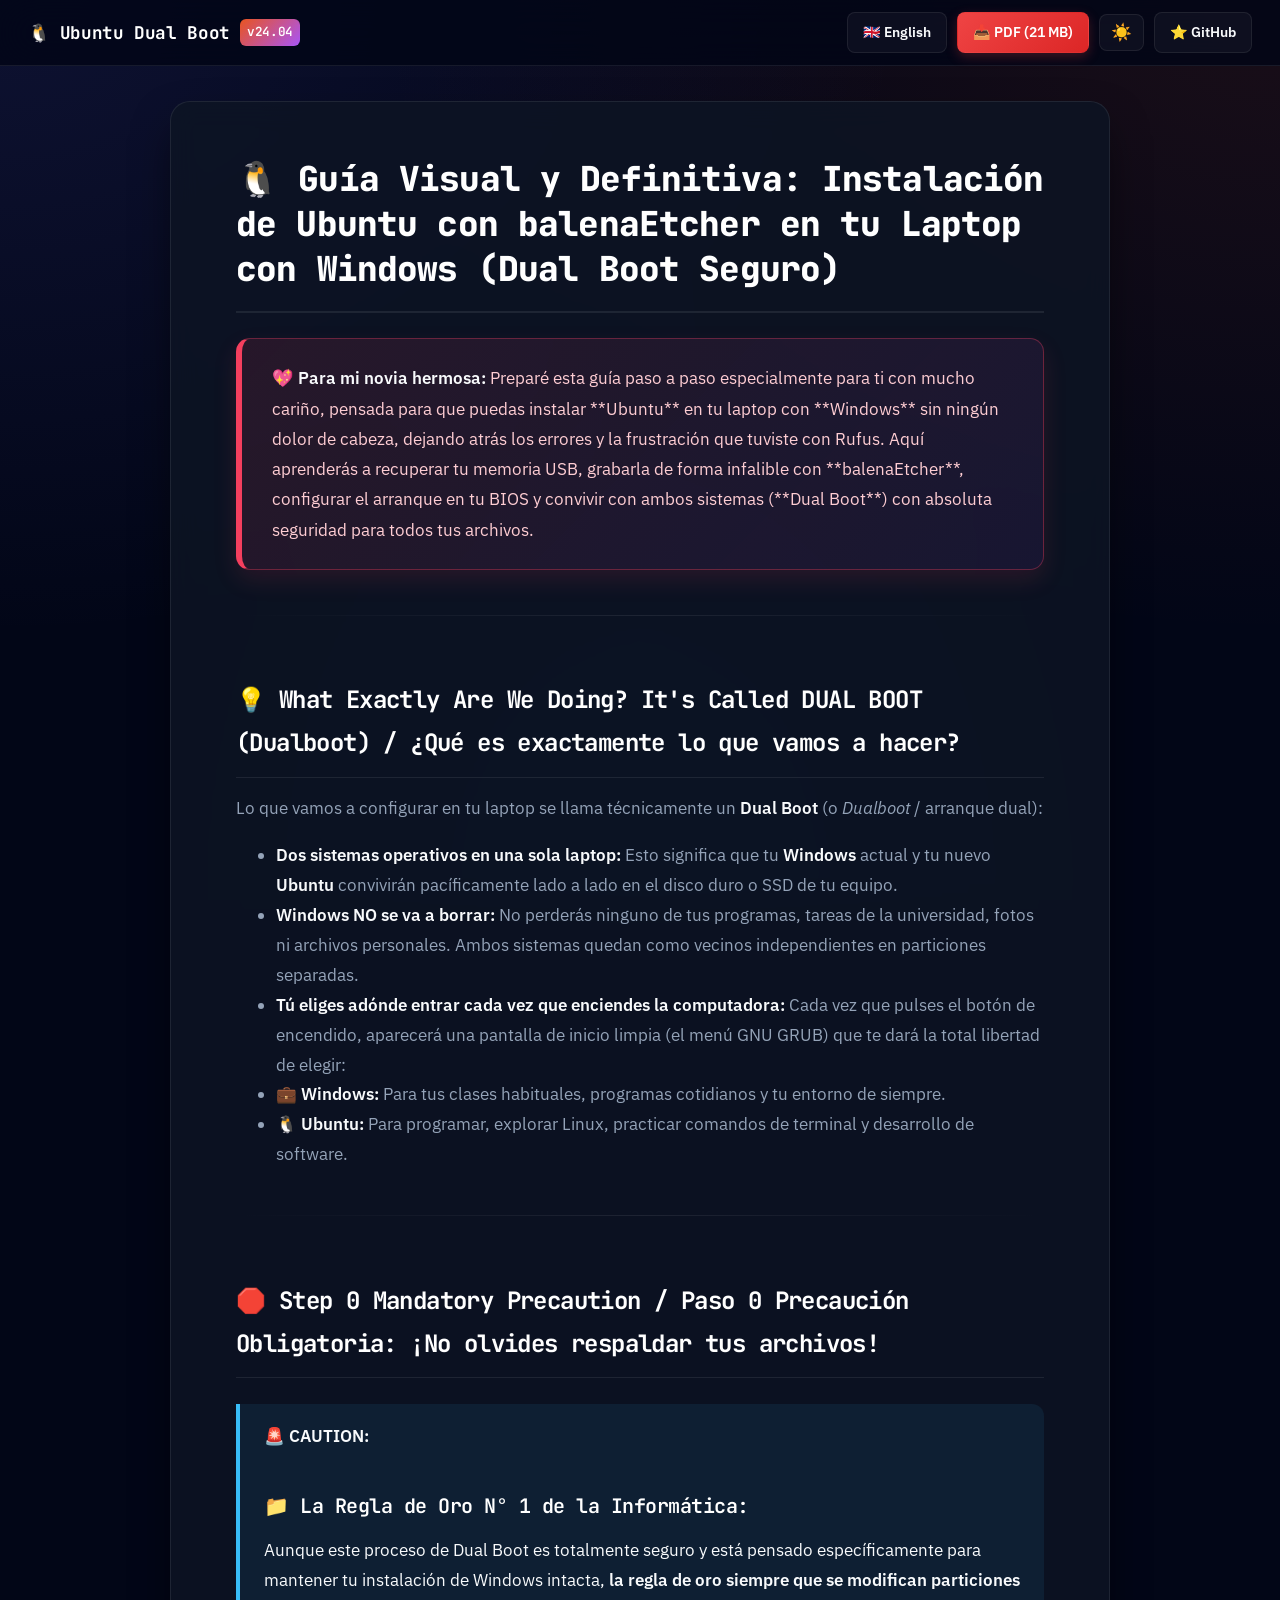
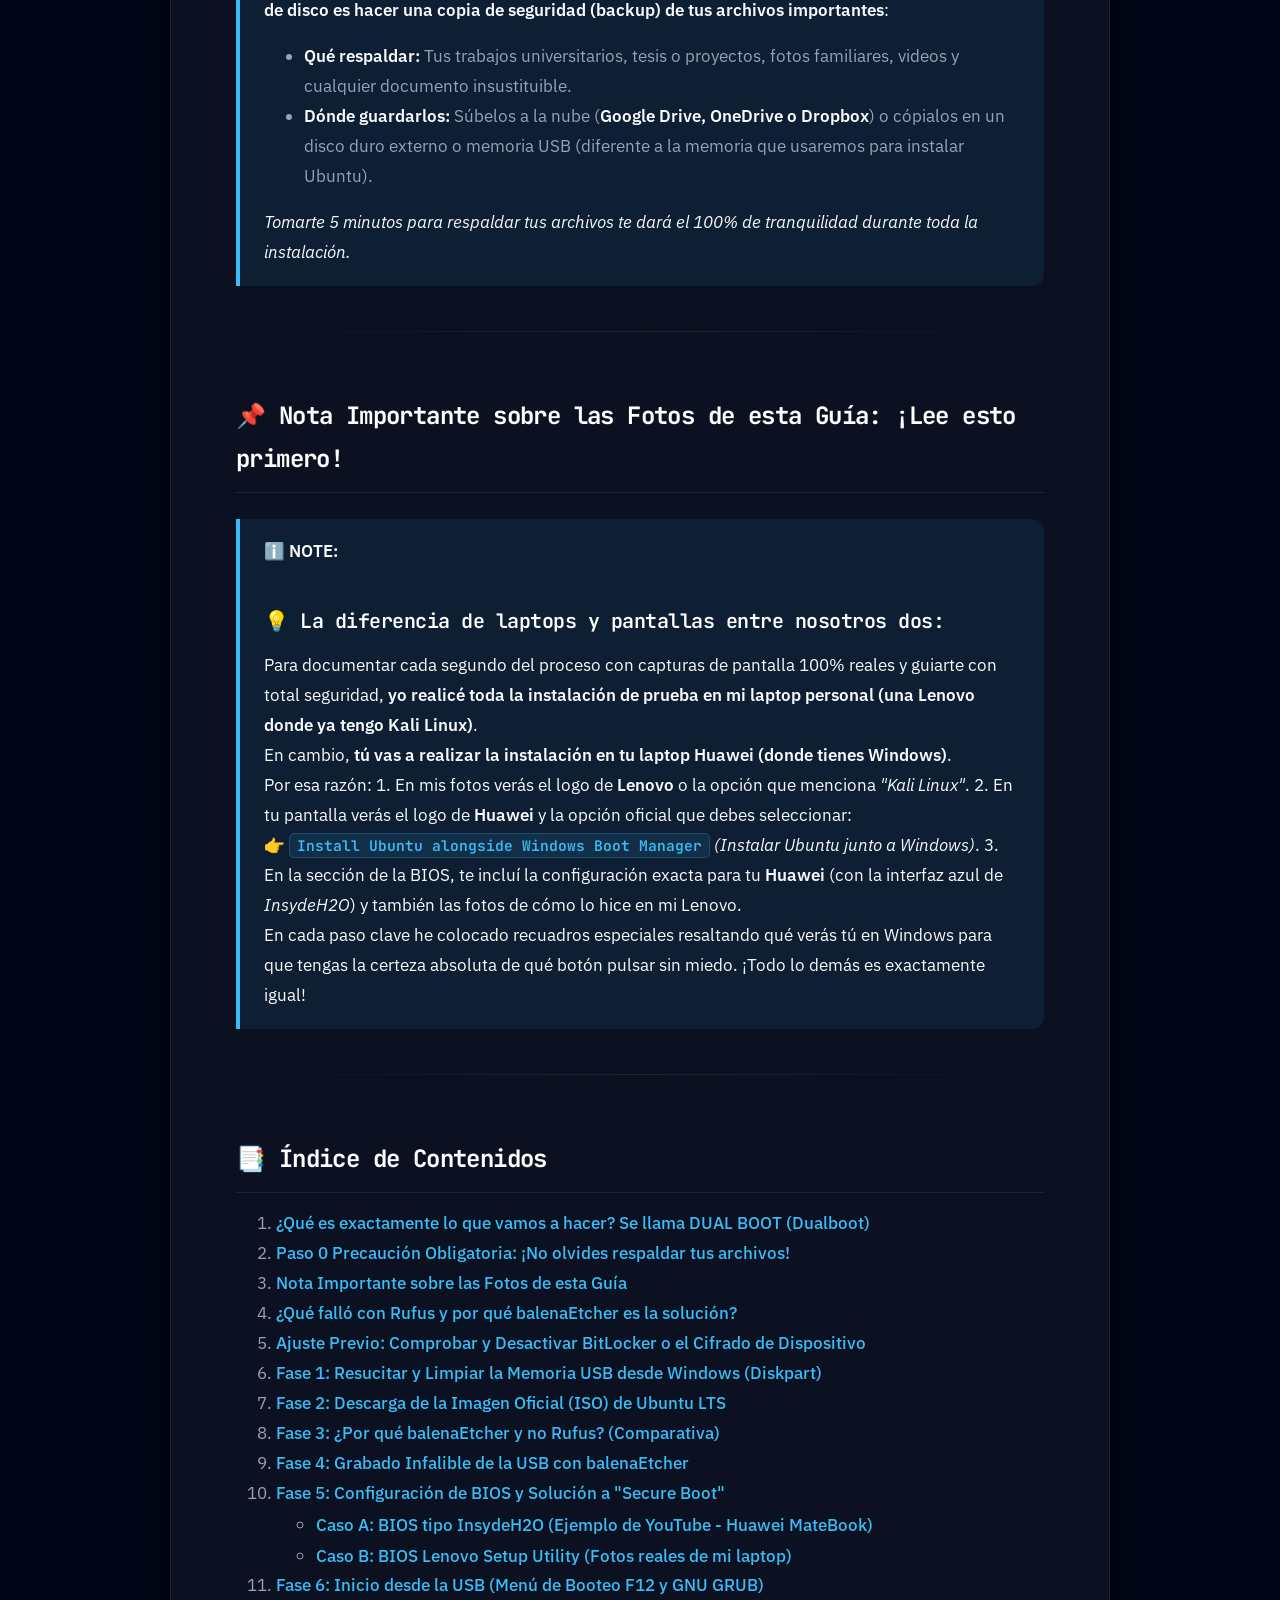
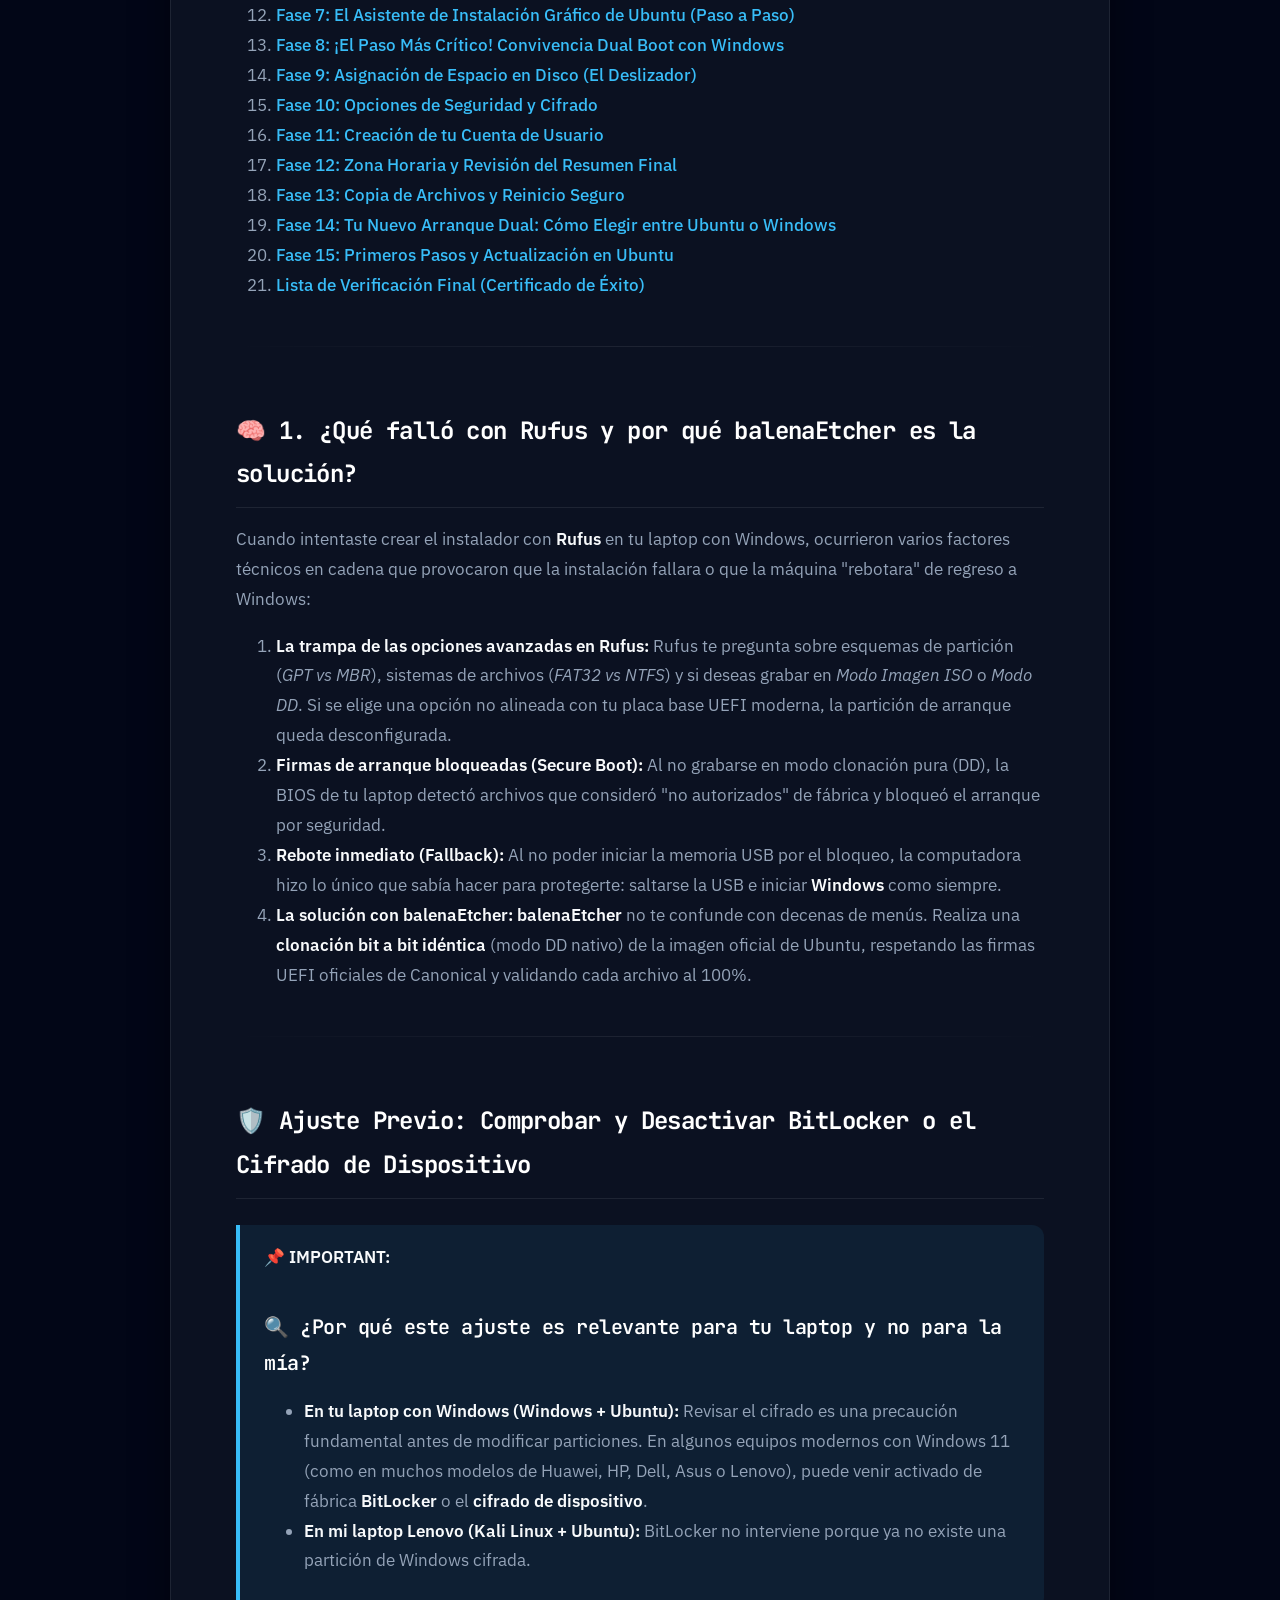
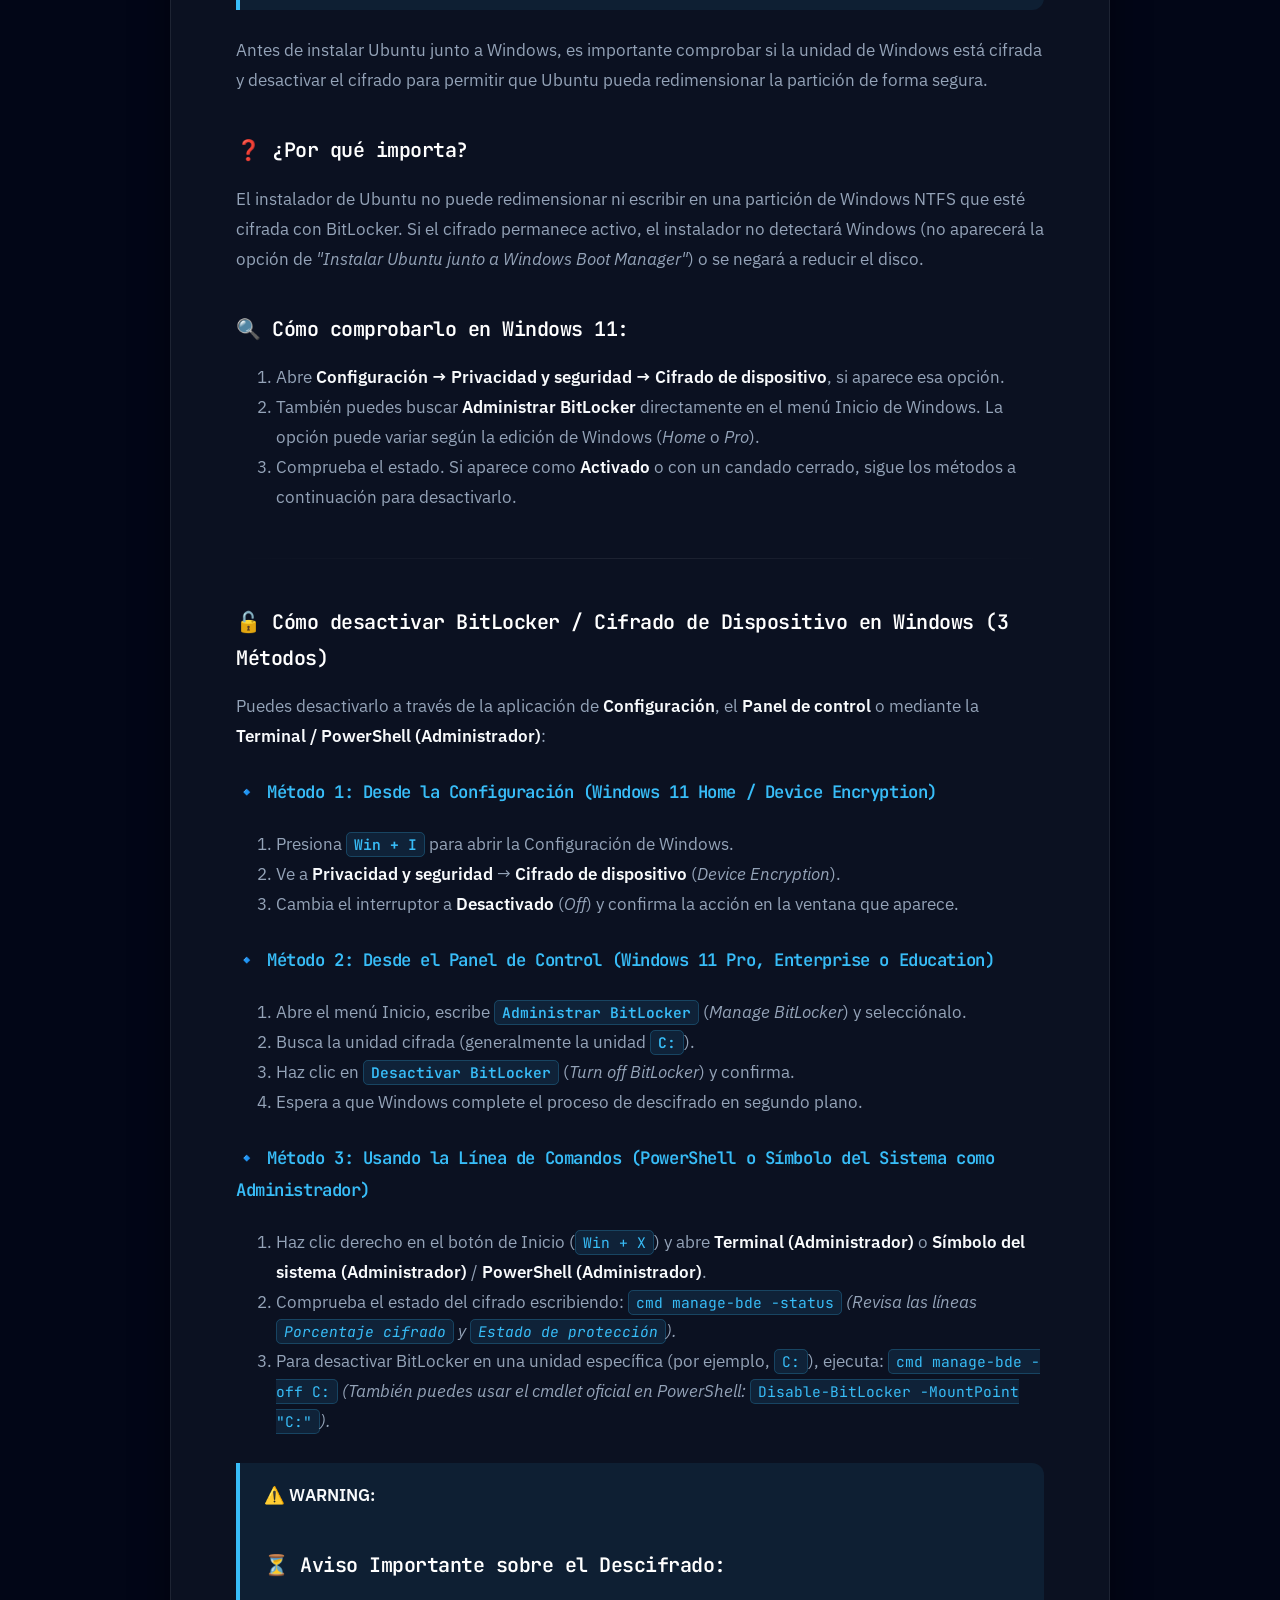
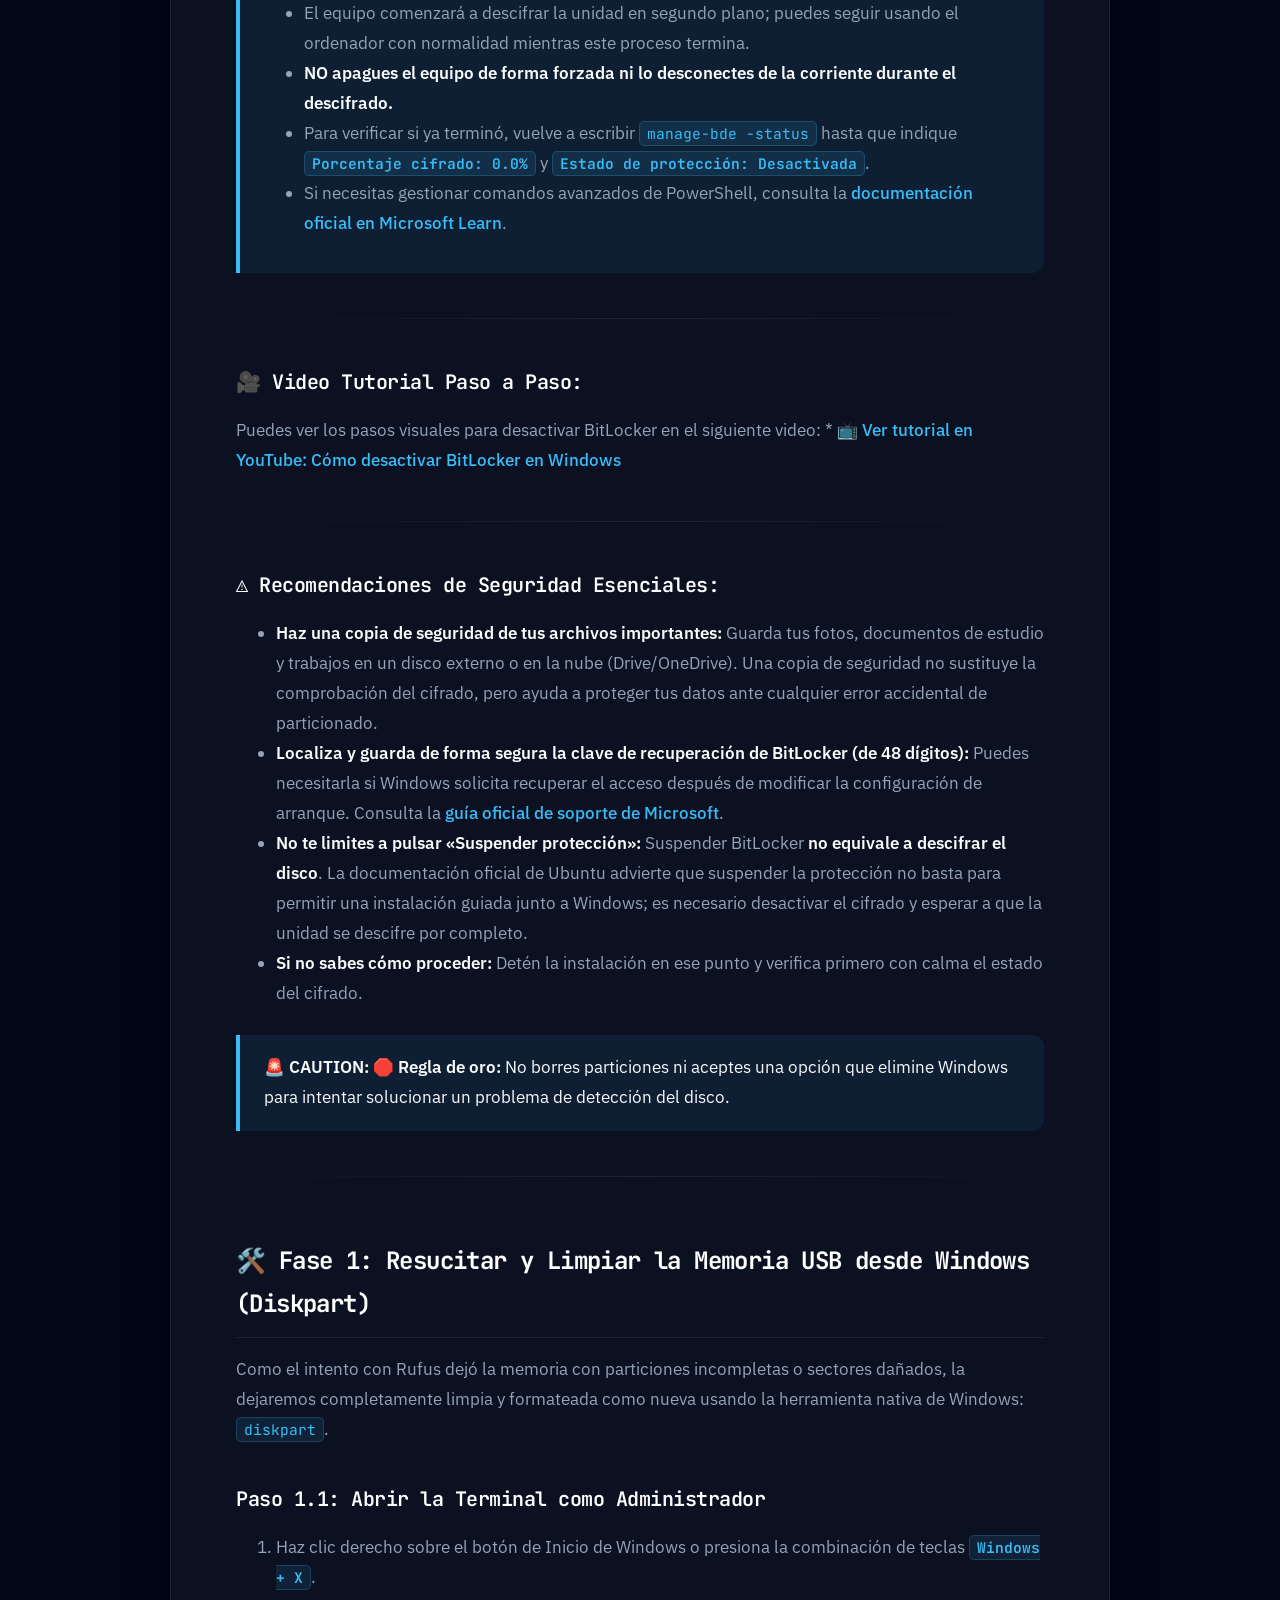
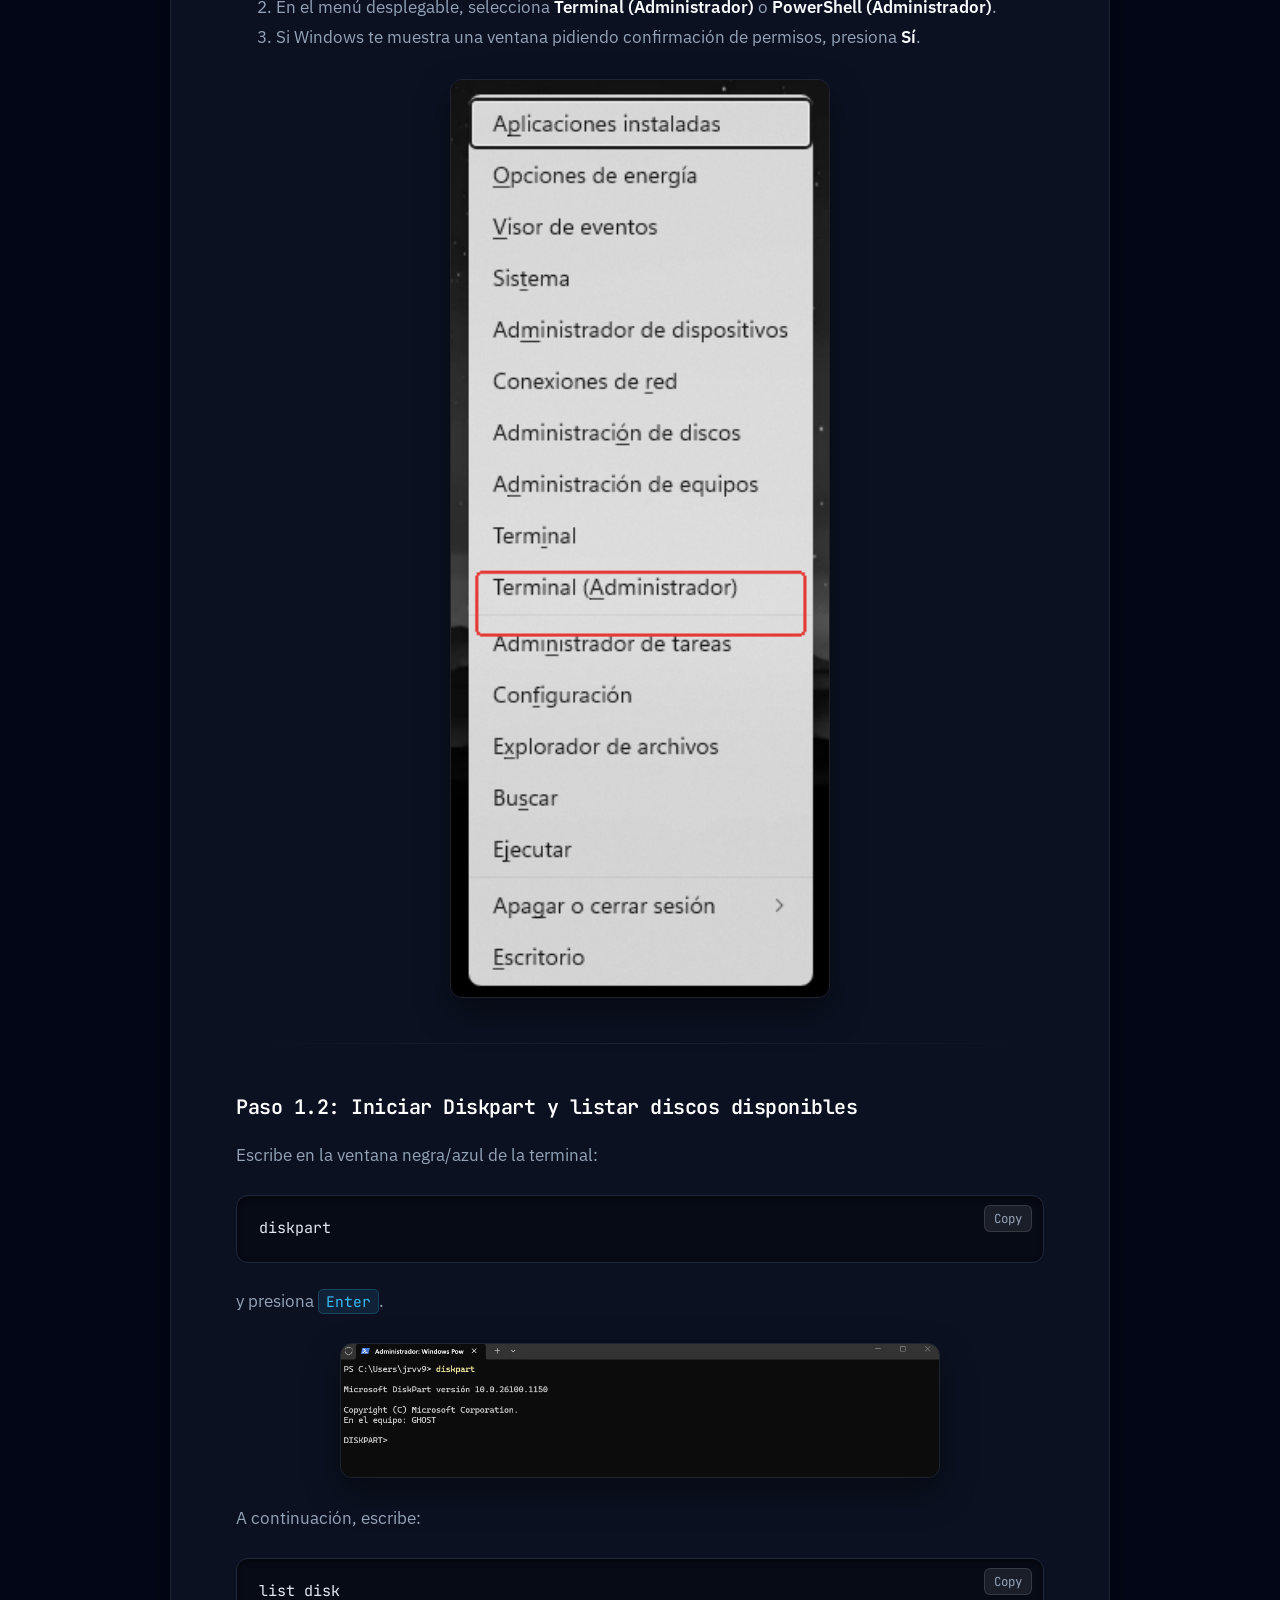
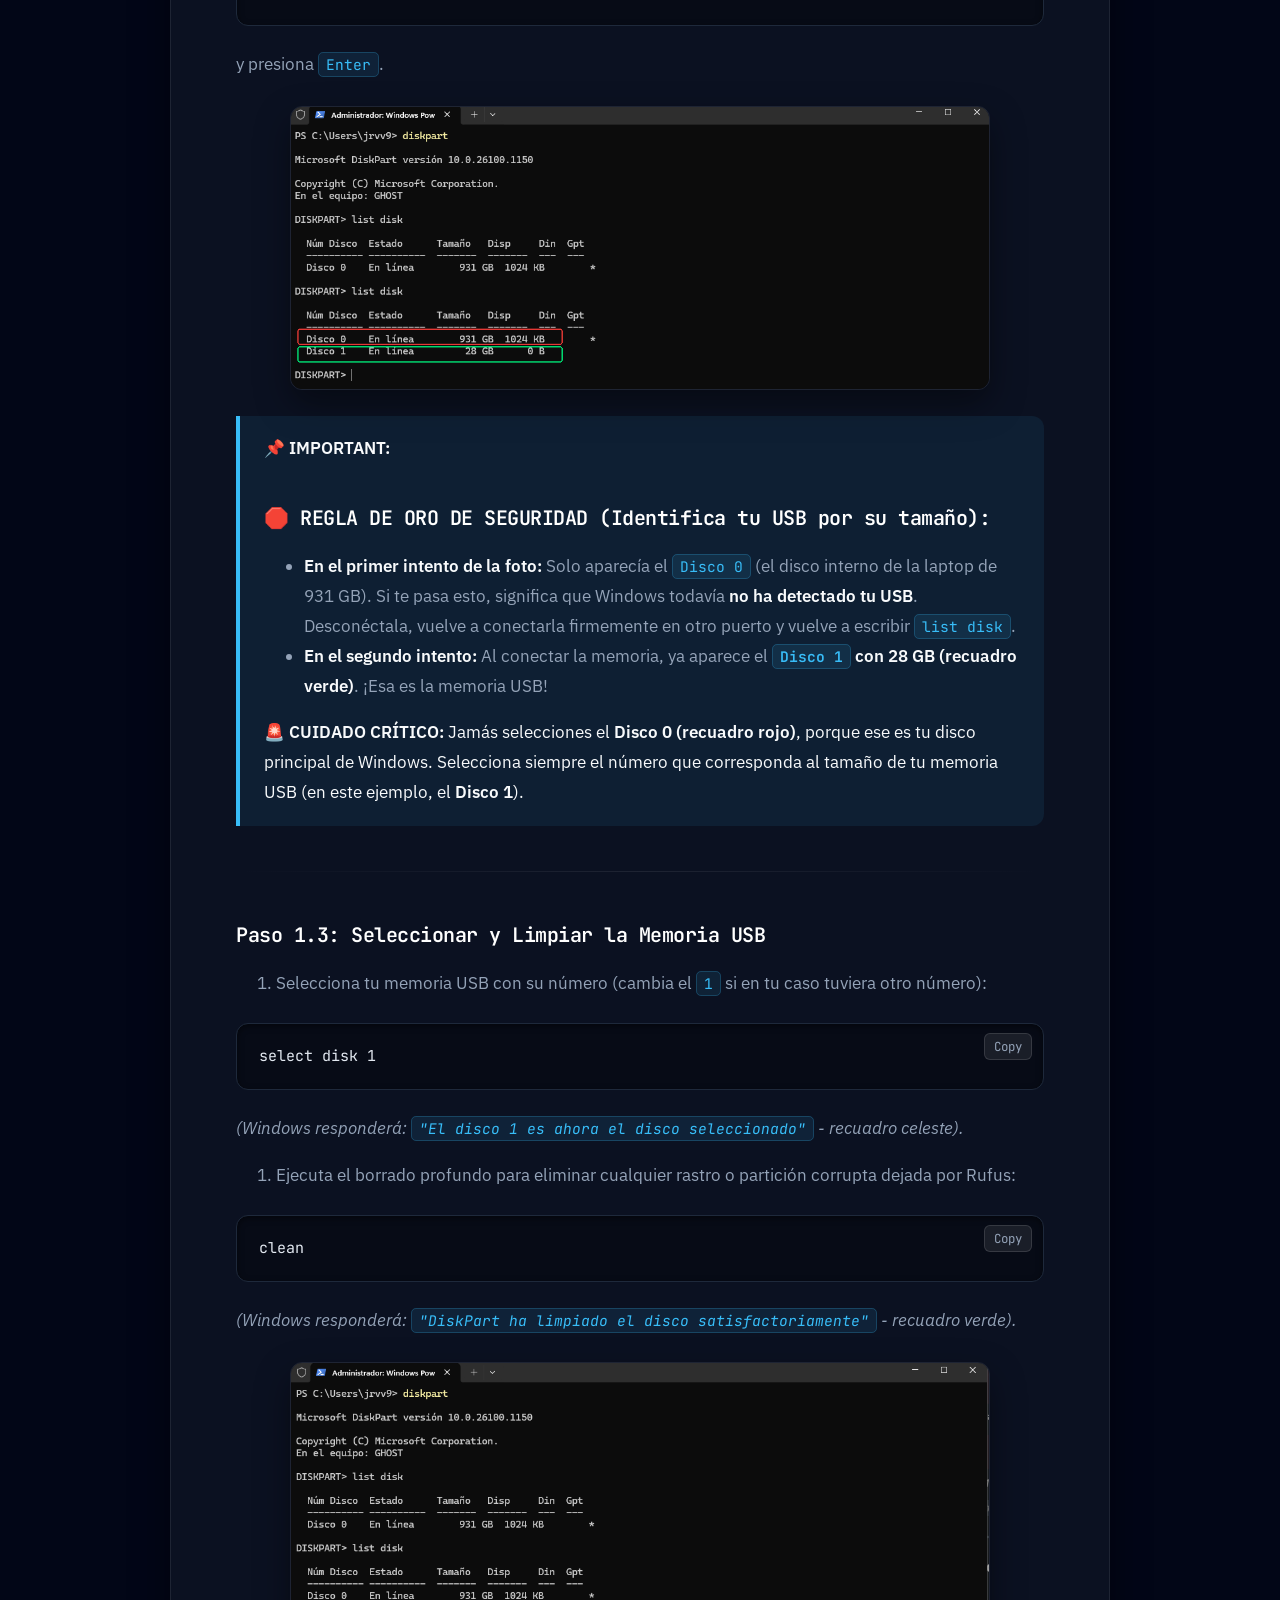
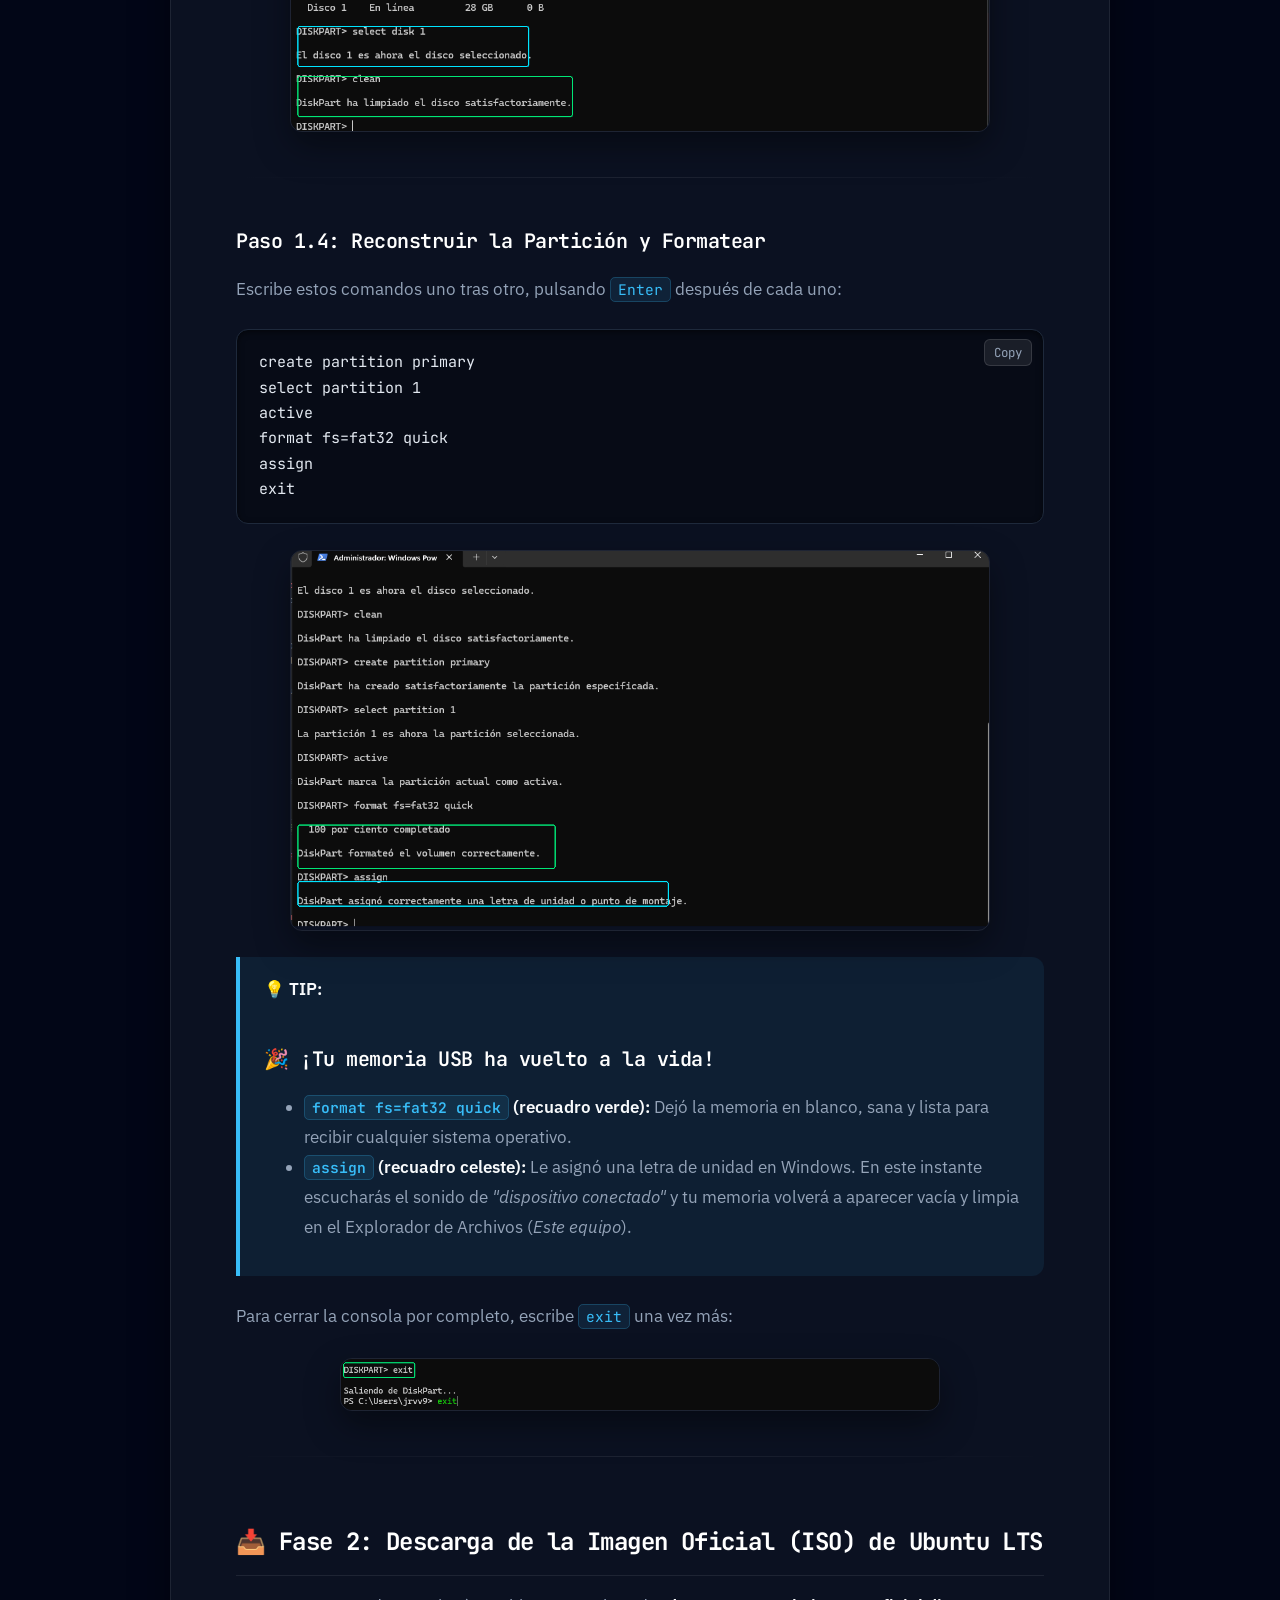
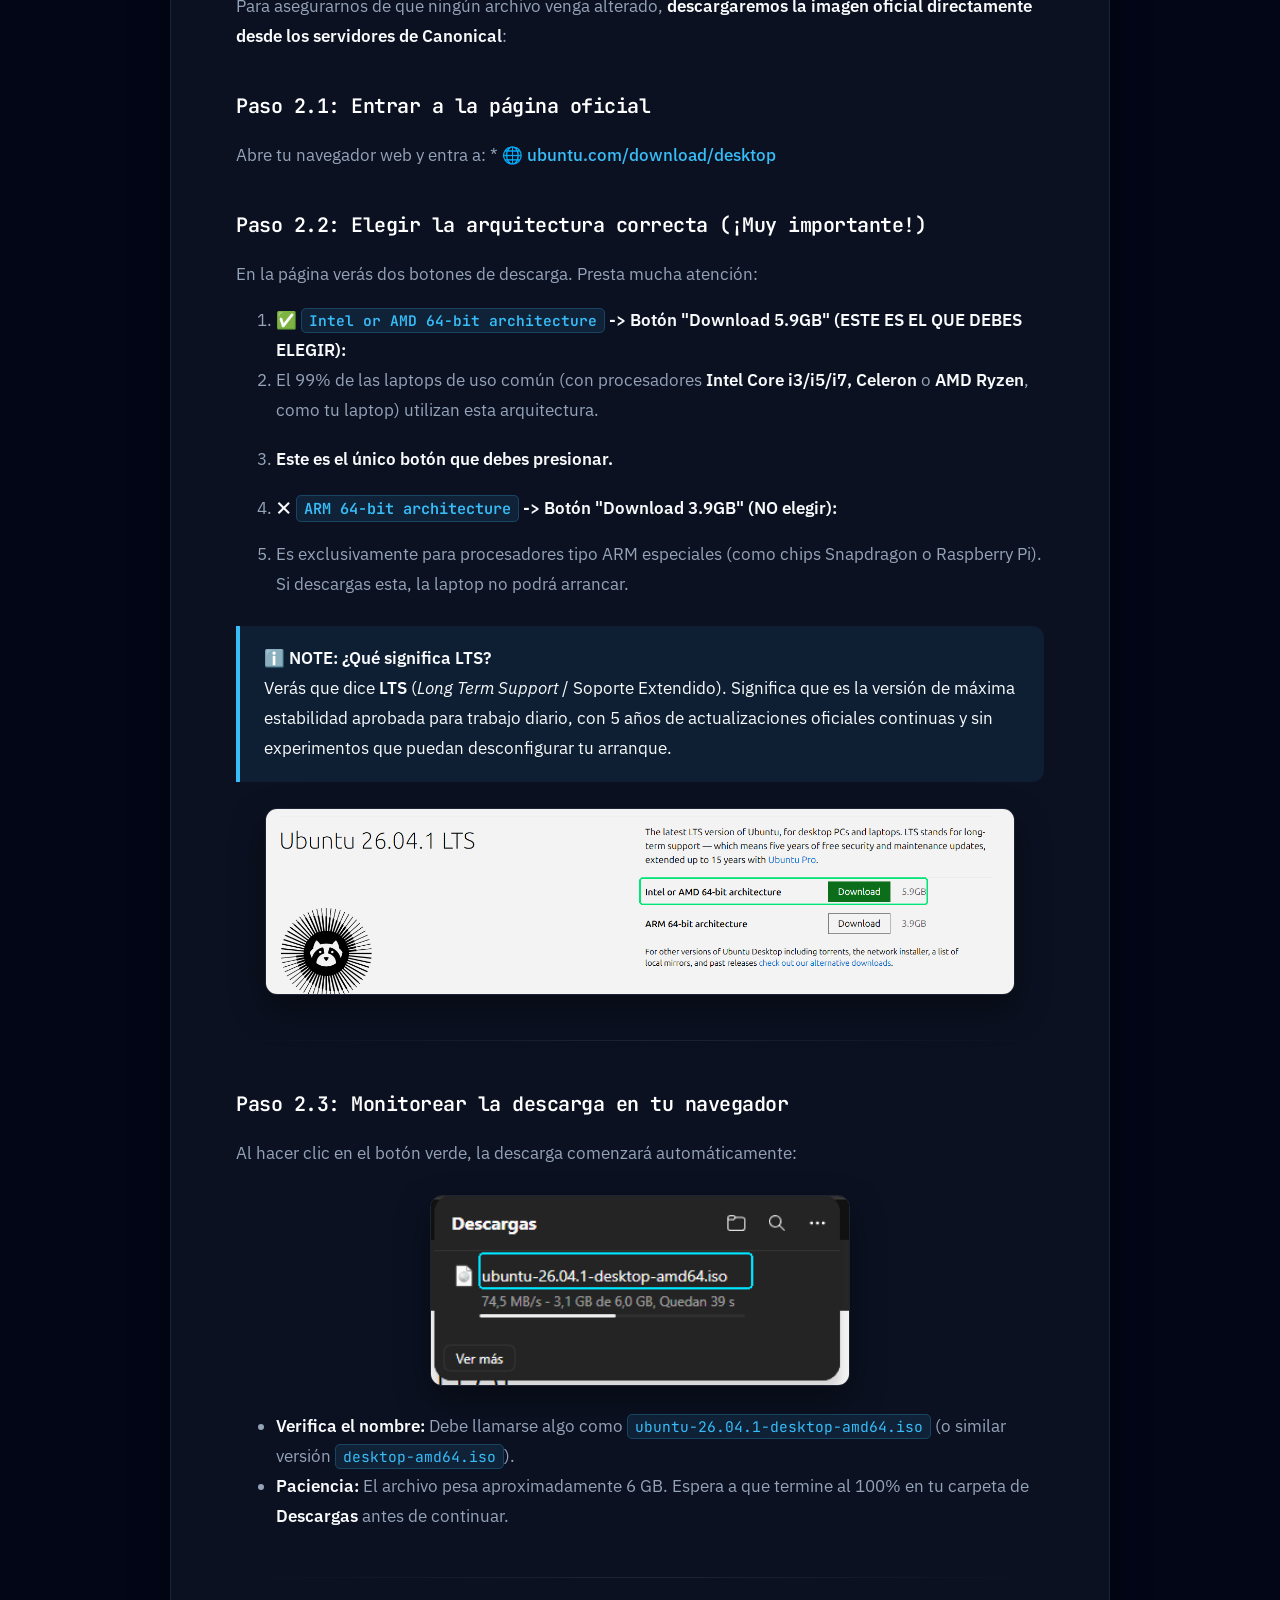
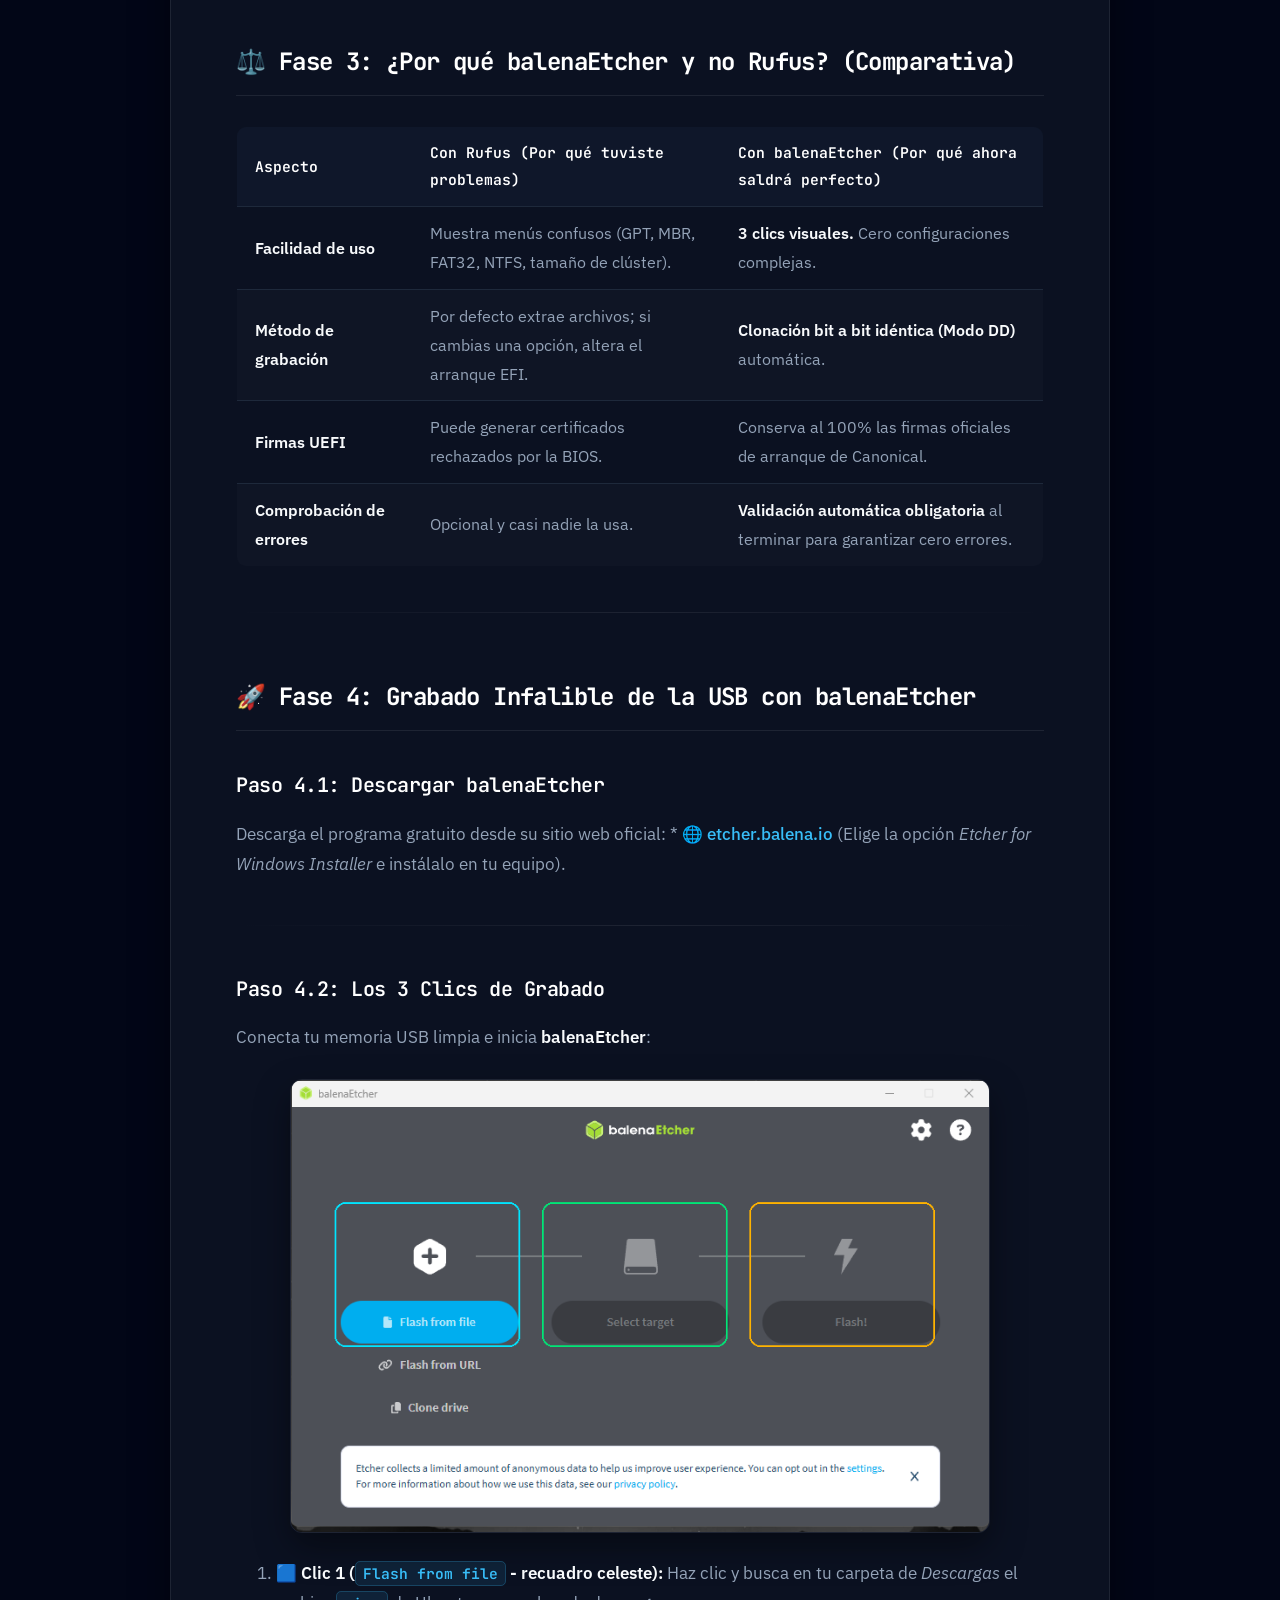
==== commit 2996db61: "feat(ui): apply UI/UX Pro Max design system with Obsidian dark mode, copy code buttons, and scroll p" ====
--- a/es.html
+++ b/es.html
@@ -7,71 +7,73 @@
 <link rel="icon" href="data:image/svg+xml,<svg xmlns=%22http://www.w3.org/2000/svg%22 viewBox=%220 0 100 100%22><text y=%22.9em%22 font-size=%2290%22>🐧</text></svg>">
 
 <style>
-  @import url('https://fonts.googleapis.com/css2?family=Plus+Jakarta+Sans:wght@400;500;600;700;800&family=JetBrains+Mono:wght@400;500;600&display=swap');
-  
+  @import url('https://fonts.googleapis.com/css2?family=IBM+Plex+Sans:ital,wght@0,300;0,400;0,500;0,600;0,700;1,400&family=JetBrains+Mono:wght@400;500;600;700&display=swap');
+
   :root {
-    /* Rich Midnight Slate Theme (Modern Linear/Vercel Style, not dull pitch black) */
-    --bg-page: #0b0f19;
-    --bg-gradient: radial-gradient(circle at 50% 0%, rgba(99, 102, 241, 0.15) 0%, rgba(15, 23, 42, 0.8) 50%, #0b0f19 100%);
-    --card-bg: rgba(18, 24, 38, 0.85);
+    --bg-base: #020617;
+    --bg-mesh: radial-gradient(at 0% 0%, rgba(99, 102, 241, 0.12) 0px, transparent 50%),
+               radial-gradient(at 100% 0%, rgba(233, 84, 32, 0.1) 0px, transparent 50%),
+               radial-gradient(at 50% 100%, rgba(14, 165, 233, 0.08) 0px, transparent 50%);
+    --card-surface: rgba(14, 20, 36, 0.85);
     --card-border: rgba(255, 255, 255, 0.08);
-    --text-primary: #f8fafc;
-    --text-secondary: #cbd5e1;
+    --card-hover-border: rgba(99, 102, 241, 0.3);
+    
+    --text-main: #f8fafc;
     --text-muted: #94a3b8;
-    --heading-color: #ffffff;
-    
-    --primary: #6366f1;
-    --primary-hover: #4f46e5;
-    --primary-glow: rgba(99, 102, 241, 0.3);
-    
-    --accent-ubuntu: #e95420;
-    --accent-cyan: #06b6d4;
-    --accent-emerald: #10b981;
-    --accent-rose: #f43f5e;
-    
-    --navbar-bg: rgba(11, 15, 25, 0.85);
-    --navbar-border: rgba(255, 255, 255, 0.07);
-    
-    --code-inline-bg: rgba(99, 102, 241, 0.12);
+    --text-subtle: #64748b;
+    --heading-main: #ffffff;
+    
+    --brand-ubuntu: #e95420;
+    --brand-indigo: #6366f1;
+    --brand-cyan: #38bdf8;
+    --brand-emerald: #22c55e;
+    --brand-rose: #f43f5e;
+    --brand-amber: #f59e0b;
+    
+    --navbar-bg: rgba(2, 6, 23, 0.82);
+    --navbar-border: rgba(255, 255, 255, 0.08);
+    
+    --code-inline-bg: rgba(56, 189, 248, 0.1);
     --code-inline-text: #38bdf8;
-    --code-inline-border: rgba(56, 189, 248, 0.25);
-    
-    --pre-bg: #070a13;
-    --pre-border: rgba(255, 255, 255, 0.08);
-    
-    --table-header: #131b2e;
+    --code-inline-border: rgba(56, 189, 248, 0.22);
+    
+    --pre-bg: #070b16;
+    --pre-border: #1e293b;
+    
+    --table-head: #0f172a;
     --table-border: #1e293b;
-    --table-alt: rgba(255, 255, 255, 0.02);
-    
-    --callout-note: rgba(59, 130, 246, 0.1);
-    --callout-note-border: #60a5fa;
-    --callout-tip: rgba(16, 185, 129, 0.1);
-    --callout-tip-border: #34d399;
-    --callout-warn: rgba(245, 158, 11, 0.12);
-    --callout-warn-border: #fbbf24;
-    --callout-danger: rgba(239, 68, 68, 0.12);
-    --callout-danger-border: #f87171;
-    --callout-love: rgba(244, 63, 94, 0.12);
-    --callout-love-border: #fb7185;
-    
-    --shadow-card: 0 20px 40px -15px rgba(0, 0, 0, 0.6);
+    --table-zebra: rgba(255, 255, 255, 0.015);
+    
+    --callout-note: rgba(56, 189, 248, 0.08);
+    --callout-note-border: #38bdf8;
+    --callout-tip: rgba(34, 197, 94, 0.08);
+    --callout-tip-border: #22c55e;
+    --callout-warn: rgba(245, 158, 11, 0.08);
+    --callout-warn-border: #f59e0b;
+    --callout-danger: rgba(239, 68, 68, 0.09);
+    --callout-danger-border: #ef4444;
+    
+    --love-bg: linear-gradient(135deg, rgba(244, 63, 94, 0.12), rgba(168, 85, 247, 0.08));
+    --love-border: rgba(244, 63, 94, 0.35);
+    --love-text: #fecdd3;
+    
+    --shadow-glass: 0 20px 45px -10px rgba(0, 0, 0, 0.7);
   }
 
   [data-theme="light"] {
-    --bg-page: #f8fafc;
-    --bg-gradient: radial-gradient(circle at 50% 0%, #e0e7ff 0%, #f1f5f9 50%, #f8fafc 100%);
-    --card-bg: rgba(255, 255, 255, 0.95);
+    --bg-base: #f8fafc;
+    --bg-mesh: radial-gradient(at 0% 0%, rgba(99, 102, 241, 0.08) 0px, transparent 50%),
+               radial-gradient(at 100% 0%, rgba(233, 84, 32, 0.06) 0px, transparent 50%);
+    --card-surface: rgba(255, 255, 255, 0.95);
     --card-border: #e2e8f0;
-    --text-primary: #0f172a;
-    --text-secondary: #334155;
-    --text-muted: #64748b;
-    --heading-color: #0f172a;
-    
-    --primary: #2563eb;
-    --primary-hover: #1d4ed8;
-    --primary-glow: rgba(37, 99, 235, 0.15);
-    
-    --navbar-bg: rgba(255, 255, 255, 0.9);
+    --card-hover-border: #cbd5e1;
+    
+    --text-main: #0f172a;
+    --text-muted: #475569;
+    --text-subtle: #64748b;
+    --heading-main: #0f172a;
+    
+    --navbar-bg: rgba(255, 255, 255, 0.88);
     --navbar-border: #e2e8f0;
     
     --code-inline-bg: #f1f5f9;
@@ -81,9 +83,9 @@
     --pre-bg: #0f172a;
     --pre-border: #334155;
     
-    --table-header: #f1f5f9;
+    --table-head: #f1f5f9;
     --table-border: #cbd5e1;
-    --table-alt: #f8fafc;
+    --table-zebra: #f8fafc;
     
     --callout-note: #eff6ff;
     --callout-note-border: #3b82f6;
@@ -93,46 +95,65 @@
     --callout-warn-border: #f59e0b;
     --callout-danger: #fef2f2;
     --callout-danger-border: #ef4444;
-    --callout-love: #fff1f2;
-    --callout-love-border: #f43f5e;
-    
-    --shadow-card: 0 10px 25px -5px rgba(0, 0, 0, 0.05);
+    
+    --love-bg: linear-gradient(135deg, #fff1f2, #fdf4ff);
+    --love-border: #f43f5e;
+    --love-text: #9f1239;
+    
+    --shadow-glass: 0 10px 30px -5px rgba(0, 0, 0, 0.06);
   }
 
   * { box-sizing: border-box; }
   
+  html {
+    scroll-behavior: smooth;
+  }
+
   body {
-    font-family: 'Plus Jakarta Sans', -apple-system, BlinkMacSystemFont, 'Segoe UI', Roboto, sans-serif;
-    line-height: 1.75;
-    color: var(--text-primary);
-    background-color: var(--bg-page);
-    background-image: var(--bg-gradient);
+    font-family: 'IBM Plex Sans', -apple-system, BlinkMacSystemFont, 'Segoe UI', Roboto, sans-serif;
+    line-height: 1.8;
+    color: var(--text-main);
+    background-color: var(--bg-base);
+    background-image: var(--bg-mesh);
     background-attachment: fixed;
     margin: 0;
     padding: 0;
-    transition: background-color 0.3s ease, color 0.3s ease;
-  }
-
-  /* Navigation Bar */
+    -webkit-font-smoothing: antialiased;
+    transition: background-color 0.25s ease, color 0.25s ease;
+  }
+
+  /* Scroll Progress Bar */
+  #progress-bar {
+    position: fixed;
+    top: 0;
+    left: 0;
+    height: 3px;
+    width: 0%;
+    background: linear-gradient(90deg, #e95420, #6366f1, #38bdf8);
+    z-index: 10000;
+    transition: width 0.1s ease;
+  }
+
+  /* Header & Navbar */
   .navbar {
     position: sticky;
     top: 0;
     z-index: 1000;
     background: var(--navbar-bg);
-    backdrop-filter: blur(16px);
-    -webkit-backdrop-filter: blur(16px);
+    backdrop-filter: blur(20px);
+    -webkit-backdrop-filter: blur(20px);
     border-bottom: 1px solid var(--navbar-border);
-    padding: 14px 28px;
+    padding: 12px 28px;
     display: flex;
     justify-content: space-between;
     align-items: center;
-    box-shadow: 0 4px 20px rgba(0,0,0,0.15);
-  }
-  
-  .navbar-brand {
-    font-weight: 800;
-    font-size: 1.15em;
-    color: var(--heading-color);
+  }
+
+  .nav-brand {
+    font-family: 'JetBrains Mono', monospace;
+    font-weight: 700;
+    font-size: 1.1em;
+    color: var(--heading-main);
     display: flex;
     align-items: center;
     gap: 10px;
@@ -140,10 +161,13 @@
     letter-spacing: -0.02em;
   }
   
-  .navbar-brand span {
+  .brand-badge {
     background: linear-gradient(135deg, #e95420, #a855f7);
-    -webkit-background-clip: text;
-    -webkit-text-fill-color: transparent;
+    color: white;
+    font-size: 0.72em;
+    padding: 2px 7px;
+    border-radius: 6px;
+    font-weight: 600;
   }
 
   .nav-actions {
@@ -156,24 +180,24 @@
     display: inline-flex;
     align-items: center;
     gap: 7px;
-    padding: 8px 16px;
-    border-radius: 10px;
-    font-size: 0.9em;
+    padding: 7px 15px;
+    border-radius: 8px;
+    font-size: 0.88em;
     font-weight: 600;
     text-decoration: none;
+    cursor: pointer;
+    border: 1px solid transparent;
     transition: all 0.2s cubic-bezier(0.4, 0, 0.2, 1);
-    cursor: pointer;
-    border: none;
   }
   
   .btn-outline {
-    background: rgba(255, 255, 255, 0.05);
-    color: var(--text-primary) !important;
-    border: 1px solid var(--card-border);
+    background: rgba(255, 255, 255, 0.04);
+    color: var(--text-main) !important;
+    border-color: var(--card-border);
   }
   .btn-outline:hover {
-    background: rgba(255, 255, 255, 0.1);
-    border-color: rgba(255, 255, 255, 0.2);
+    background: rgba(255, 255, 255, 0.08);
+    border-color: var(--brand-indigo);
     transform: translateY(-1px);
   }
 
@@ -184,45 +208,50 @@
   }
   .btn-pdf:hover {
     background: linear-gradient(135deg, #dc2626, #b91c1c);
+    box-shadow: 0 6px 16px rgba(239, 68, 68, 0.35);
     transform: translateY(-1px);
-    box-shadow: 0 6px 16px rgba(239, 68, 68, 0.35);
   }
 
   .btn-theme {
-    background: rgba(255, 255, 255, 0.05);
-    color: var(--text-primary);
-    border: 1px solid var(--card-border);
-    padding: 8px 12px;
-    font-size: 1.1em;
+    background: rgba(255, 255, 255, 0.04);
+    color: var(--text-main);
+    border-color: var(--card-border);
+    padding: 7px 11px;
+    font-size: 1.05em;
   }
   .btn-theme:hover {
-    background: rgba(255, 255, 255, 0.12);
-  }
-
-  /* Main Container */
+    background: rgba(255, 255, 255, 0.1);
+  }
+
+  /* Container */
   .container {
     max-width: 980px;
-    margin: 40px auto 80px auto;
+    margin: 35px auto 80px auto;
     padding: 0 20px;
   }
 
   .guide-card {
-    background: var(--card-bg);
-    backdrop-filter: blur(12px);
-    -webkit-backdrop-filter: blur(12px);
+    background: var(--card-surface);
+    backdrop-filter: blur(14px);
+    -webkit-backdrop-filter: blur(14px);
     border-radius: 20px;
     padding: 55px 65px;
     border: 1px solid var(--card-border);
-    box-shadow: var(--shadow-card);
-  }
-
-  /* Typography */
+    box-shadow: var(--shadow-glass);
+    transition: border-color 0.25s ease;
+  }
+
+  /* Headings with JetBrains Mono */
+  h1, h2, h3, h4 {
+    color: var(--heading-main);
+    font-family: 'JetBrains Mono', monospace;
+    letter-spacing: -0.025em;
+  }
+
   h1 {
-    font-size: 2.25em;
+    font-size: 2.15em;
     font-weight: 800;
-    color: var(--heading-color);
-    letter-spacing: -0.03em;
-    line-height: 1.25;
+    line-height: 1.3;
     margin-top: 0;
     margin-bottom: 25px;
     padding-bottom: 20px;
@@ -230,163 +259,175 @@
   }
 
   h2 {
-    font-size: 1.6em;
-    font-weight: 750;
-    color: var(--heading-color);
-    letter-spacing: -0.02em;
-    margin-top: 2.5em;
+    font-size: 1.5em;
+    font-weight: 700;
+    margin-top: 2.6em;
     margin-bottom: 16px;
     padding-bottom: 12px;
     border-bottom: 1px solid var(--card-border);
-    display: flex;
-    align-items: center;
-    gap: 8px;
   }
 
   h3 {
-    font-size: 1.3em;
-    font-weight: 700;
-    color: var(--heading-color);
+    font-size: 1.25em;
+    font-weight: 600;
     margin-top: 1.8em;
     margin-bottom: 12px;
   }
 
   h4 {
-    font-size: 1.1em;
+    font-size: 1.08em;
     font-weight: 600;
-    color: var(--text-secondary);
+    color: var(--brand-cyan);
     margin-top: 1.4em;
   }
 
   p, li {
-    font-size: 1.05em;
-    color: var(--text-secondary);
+    font-size: 1.04em;
+    color: var(--text-muted);
     line-height: 1.8;
   }
 
   strong {
-    color: var(--text-primary);
-    font-weight: 650;
+    color: var(--text-main);
+    font-weight: 600;
   }
 
   a {
-    color: var(--accent-cyan);
+    color: var(--brand-cyan);
     text-decoration: none;
     font-weight: 500;
     transition: color 0.15s ease;
   }
   a:hover {
-    color: #38bdf8;
+    color: #7dd3fc;
     text-decoration: underline;
   }
 
-  /* Dedicated Love Box */
+  /* Romantic Love Card for Charlotte */
   .love-card {
-    background: var(--callout-love);
-    border: 1px solid var(--callout-love-border);
+    background: var(--love-bg);
+    border: 1px solid var(--love-border);
     border-left: 6px solid #f43f5e;
     border-radius: 14px;
-    padding: 22px 28px;
+    padding: 24px 30px;
     margin: 25px 0 35px 0;
-    box-shadow: 0 8px 24px rgba(244, 63, 94, 0.12);
+    box-shadow: 0 10px 25px rgba(244, 63, 94, 0.12);
   }
   .love-card p {
-    color: #fecdd3 !important;
+    color: var(--love-text) !important;
     font-size: 1.08em;
     margin: 0;
-  }
-  [data-theme="light"] .love-card p {
-    color: #9f1239 !important;
-  }
-
-  /* Callout Boxes */
+    line-height: 1.75;
+  }
+
+  /* Callouts */
   blockquote {
     margin: 26px 0;
     padding: 18px 24px;
-    border-radius: 0 14px 14px 0;
+    border-radius: 0 12px 12px 0;
     background: var(--callout-note);
-    border-left: 5px solid var(--callout-note-border);
-    color: var(--text-primary);
-  }
-  blockquote p { margin: 0; }
-
-  .callout-note { background: var(--callout-note); border-left-color: var(--callout-note-border); }
-  .callout-tip { background: var(--callout-tip); border-left-color: var(--callout-tip-border); }
-  .callout-warn { background: var(--callout-warn); border-left-color: var(--callout-warn-border); }
-  .callout-danger { background: var(--callout-danger); border-left-color: var(--callout-danger-border); }
-
-  /* Images */
+    border-left: 4px solid var(--callout-note-border);
+    color: var(--text-main);
+  }
+  blockquote p { margin: 0; color: var(--text-main); }
+
+  /* Images with Swiss Precision */
   img {
     max-width: 100%;
     height: auto;
     border-radius: 12px;
-    box-shadow: 0 12px 30px rgba(0, 0, 0, 0.35);
-    margin: 25px auto;
+    box-shadow: 0 14px 35px rgba(0, 0, 0, 0.4);
+    margin: 26px auto;
     display: block;
     border: 1px solid var(--card-border);
     transition: transform 0.25s ease, box-shadow 0.25s ease;
   }
   img:hover {
     transform: scale(1.015);
-    box-shadow: 0 18px 40px rgba(0, 0, 0, 0.5);
-  }
-
-  /* Code & Syntax */
+    box-shadow: 0 20px 45px rgba(0, 0, 0, 0.55);
+  }
+
+  /* Code Blocks with Copy Buttons */
   code {
     font-family: 'JetBrains Mono', monospace;
     background: var(--code-inline-bg);
     color: var(--code-inline-text);
     border: 1px solid var(--code-inline-border);
     padding: 2px 7px;
-    border-radius: 6px;
-    font-size: 0.9em;
+    border-radius: 5px;
+    font-size: 0.88em;
+  }
+
+  .code-container {
+    position: relative;
+    margin: 24px 0;
   }
 
   pre {
     background: var(--pre-bg);
     border: 1px solid var(--pre-border);
-    padding: 20px 24px;
-    border-radius: 14px;
+    padding: 20px 22px;
+    border-radius: 12px;
     overflow-x: auto;
-    margin: 22px 0;
-    box-shadow: inset 0 2px 8px rgba(0,0,0,0.4);
-    position: relative;
+    margin: 0;
+    box-shadow: inset 0 2px 6px rgba(0,0,0,0.5);
   }
   pre code {
     background: transparent;
     border: none;
     color: #e2e8f0;
     padding: 0;
-    font-size: 0.96em;
-    line-height: 1.6;
+    font-size: 0.94em;
+    line-height: 1.65;
+  }
+
+  .copy-btn {
+    position: absolute;
+    top: 10px;
+    right: 12px;
+    background: rgba(255, 255, 255, 0.08);
+    border: 1px solid rgba(255, 255, 255, 0.12);
+    color: #94a3b8;
+    border-radius: 6px;
+    padding: 4px 9px;
+    font-size: 0.78em;
+    font-family: 'JetBrains Mono', monospace;
+    cursor: pointer;
+    transition: all 0.2s ease;
+  }
+  .copy-btn:hover {
+    background: rgba(255, 255, 255, 0.18);
+    color: #ffffff;
   }
 
   /* Tables */
   table {
     width: 100%;
     border-collapse: collapse;
-    margin: 28px 0;
-    border-radius: 12px;
+    margin: 30px 0;
+    border-radius: 10px;
     overflow: hidden;
     border: 1px solid var(--table-border);
   }
   th {
-    background: var(--table-header);
-    color: var(--heading-color);
-    font-weight: 700;
-    padding: 14px 18px;
+    background: var(--table-head);
+    color: var(--heading-main);
+    font-family: 'JetBrains Mono', monospace;
+    font-size: 0.92em;
+    font-weight: 600;
+    padding: 13px 18px;
     text-align: left;
     border-bottom: 1px solid var(--table-border);
   }
   td {
     padding: 12px 18px;
     border-bottom: 1px solid var(--table-border);
-    color: var(--text-secondary);
-  }
-  tr:nth-child(even) { background: var(--table-alt); }
+    color: var(--text-muted);
+  }
+  tr:nth-child(even) { background: var(--table-zebra); }
   tr:hover { background: rgba(255, 255, 255, 0.03); }
 
-  /* Divider */
+  /* Dividers */
   hr {
     border: 0;
     height: 1px;
@@ -394,46 +435,58 @@
     margin: 45px 0;
   }
 
-  /* Checklist */
-  ul { list-style-type: none; padding-left: 10px; }
-  li {
-    position: relative;
-    padding-left: 28px;
-    margin-bottom: 10px;
-  }
-  li::before {
-    content: "•";
-    color: var(--primary);
-    position: absolute;
-    left: 8px;
-    font-size: 1.4em;
-    line-height: 1;
-    top: -2px;
-  }
-  ol { padding-left: 24px; }
-  ol li { padding-left: 4px; list-style-type: decimal; }
-  ol li::before { content: ""; }
+  /* Back to Top Floating Button */
+  #back-to-top {
+    position: fixed;
+    bottom: 28px;
+    right: 28px;
+    width: 44px;
+    height: 44px;
+    border-radius: 50%;
+    background: var(--card-surface);
+    border: 1px solid var(--card-border);
+    color: var(--text-main);
+    display: flex;
+    align-items: center;
+    justify-content: center;
+    cursor: pointer;
+    opacity: 0;
+    visibility: hidden;
+    transition: all 0.25s ease;
+    box-shadow: 0 6px 20px rgba(0,0,0,0.3);
+    z-index: 999;
+  }
+  #back-to-top.visible {
+    opacity: 1;
+    visibility: visible;
+  }
+  #back-to-top:hover {
+    background: var(--brand-indigo);
+    color: #ffffff;
+    transform: translateY(-2px);
+  }
 
   /* Footer */
   footer {
     text-align: center;
     padding: 40px 20px;
-    color: var(--text-muted);
-    font-size: 0.92em;
+    color: var(--text-subtle);
+    font-size: 0.9em;
+    font-family: 'JetBrains Mono', monospace;
     border-top: 1px solid var(--navbar-border);
-    margin-top: 60px;
   }
 
   @media (max-width: 768px) {
     .guide-card { padding: 30px 20px; border-radius: 14px; }
     .navbar { flex-direction: column; gap: 12px; padding: 14px 18px; }
     .nav-actions { width: 100%; justify-content: space-between; flex-wrap: wrap; }
-    h1 { font-size: 1.8em; }
+    h1 { font-size: 1.75em; }
     h2 { font-size: 1.35em; }
   }
 </style>
 
 <script>
+  // Theme Toggle with LocalStorage
   function toggleTheme() {
     const currentTheme = document.documentElement.getAttribute('data-theme') || 'dark';
     const newTheme = currentTheme === 'dark' ? 'light' : 'dark';
@@ -450,27 +503,68 @@
     }
   }
 
-  // Initialize theme from preference
-  (function() {
+  // Scroll Progress and Back-To-Top
+  window.addEventListener('scroll', () => {
+    const winScroll = document.body.scrollTop || document.documentElement.scrollTop;
+    const height = document.documentElement.scrollHeight - document.documentElement.clientHeight;
+    const scrolled = (winScroll / height) * 100;
+    document.getElementById('progress-bar').style.width = scrolled + '%';
+
+    const topBtn = document.getElementById('back-to-top');
+    if (winScroll > 400) {
+      topBtn.classList.add('visible');
+    } else {
+      topBtn.classList.remove('visible');
+    }
+  });
+
+  function scrollToTop() {
+    window.scrollTo({ top: 0, behavior: 'smooth' });
+  }
+
+  // Add Copy Code Buttons dynamically to all pre tags
+  document.addEventListener('DOMContentLoaded', () => {
     const saved = localStorage.getItem('theme') || 'dark';
     document.documentElement.setAttribute('data-theme', saved);
-    window.addEventListener('DOMContentLoaded', () => {
-      updateThemeIcon(saved);
+    updateThemeIcon(saved);
+
+    document.querySelectorAll('pre').forEach((pre) => {
+      const container = document.createElement('div');
+      container.className = 'code-container';
+      pre.parentNode.insertBefore(container, pre);
+      container.appendChild(pre);
+
+      const copyBtn = document.createElement('button');
+      copyBtn.className = 'copy-btn';
+      copyBtn.innerText = 'Copy';
+      copyBtn.onclick = () => {
+        const codeText = pre.querySelector('code') ? pre.querySelector('code').innerText : pre.innerText;
+        navigator.clipboard.writeText(codeText).then(() => {
+          copyBtn.innerText = 'Copied!';
+          copyBtn.style.color = '#22c55e';
+          setTimeout(() => {
+            copyBtn.innerText = 'Copy';
+            copyBtn.style.color = '';
+          }, 2000);
+        });
+      };
+      container.appendChild(copyBtn);
     });
-  })();
+  });
 </script>
 
 </head>
 <body>
 
+        <div id="progress-bar"></div>
         <header class="navbar">
-          <a href="es.html" class="navbar-brand">
-            🐧 <span>Guía Ubuntu Dual Boot</span>
+          <a href="es.html" class="nav-brand">
+            🐧 <span>Ubuntu Dual Boot</span> <span class="brand-badge">v24.04</span>
           </a>
           <div class="nav-actions">
             <a href="index.html" class="btn btn-outline">🇬🇧 English</a>
             <a href="guia_ubuntu_dualboot_es.pdf" download class="btn btn-pdf">📥 PDF (21 MB)</a>
-            <button id="theme-toggle-btn" class="btn btn-theme" onclick="toggleTheme()" title="Cambiar Tema Oscuro/Claro">☀️</button>
+            <button id="theme-toggle-btn" class="btn btn-theme" onclick="toggleTheme()" title="Cambiar Tema">☀️</button>
             <a href="https://github.com/MiniLux0/ubuntu-dualboot-guide" target="_blank" class="btn btn-outline">⭐ GitHub</a>
           </div>
         </header>
@@ -1267,6 +1361,7 @@
 <p>🎉 <strong>¡Felicitaciones bae!</strong> Espero haber ayudado y espero que todo esto te haya servido de gran ayuda, te amo mucho y no te olvides de darme muchos besitos cuando me veas en persona. Seguramente ando durmiendo o no sé JAJAJAJ ¡muaaaaaaaaaa! 💕</p>
   </main>
 </div>
-<footer>Preparado con mucho cariño para Charlotte (钱奕彤) &bull; Guía de Ubuntu 24.04 LTS Dual Boot &bull; 2026</footer>
+<button id="back-to-top" onclick="scrollToTop()" title="Back to top">↑</button>
+<footer>Preparado con mucho cariño para Charlotte (钱奕彤) &bull; Diseñado con UI/UX Pro Max &bull; 2026</footer>
 </body>
 </html>
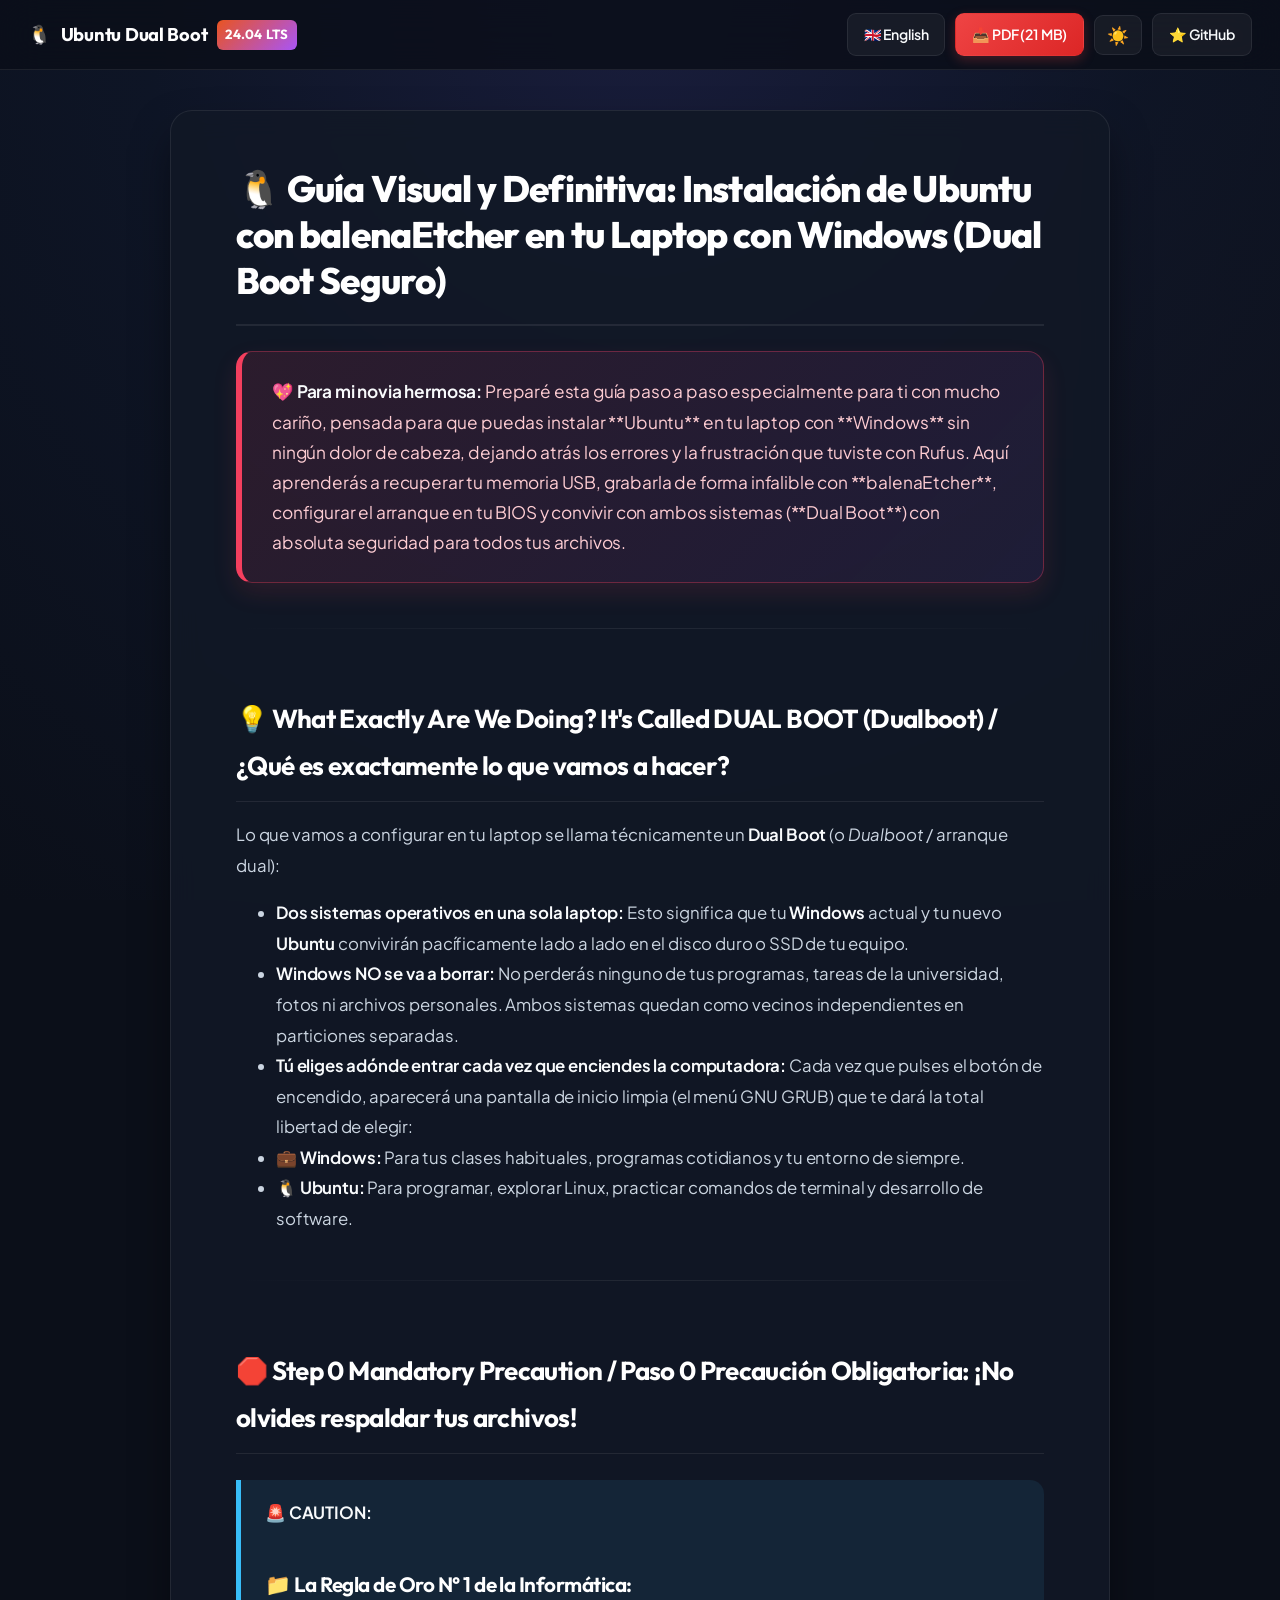
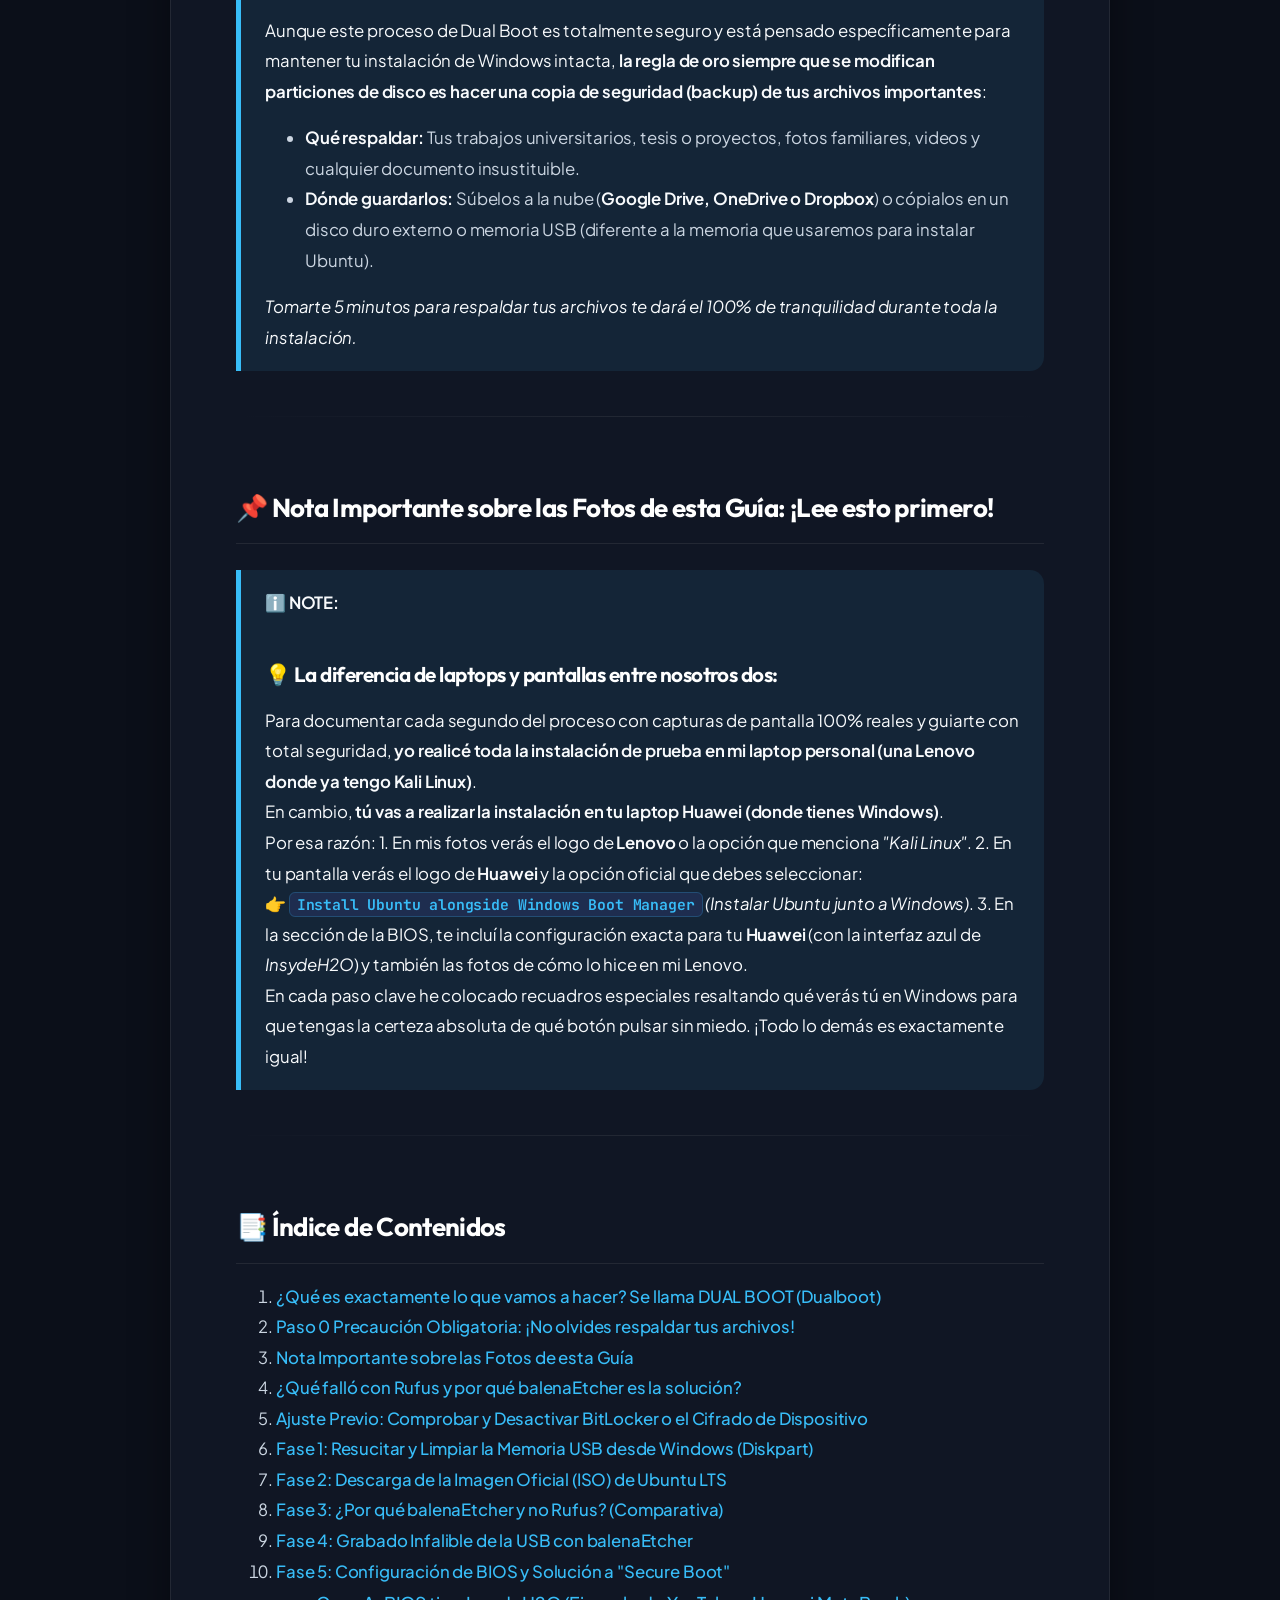
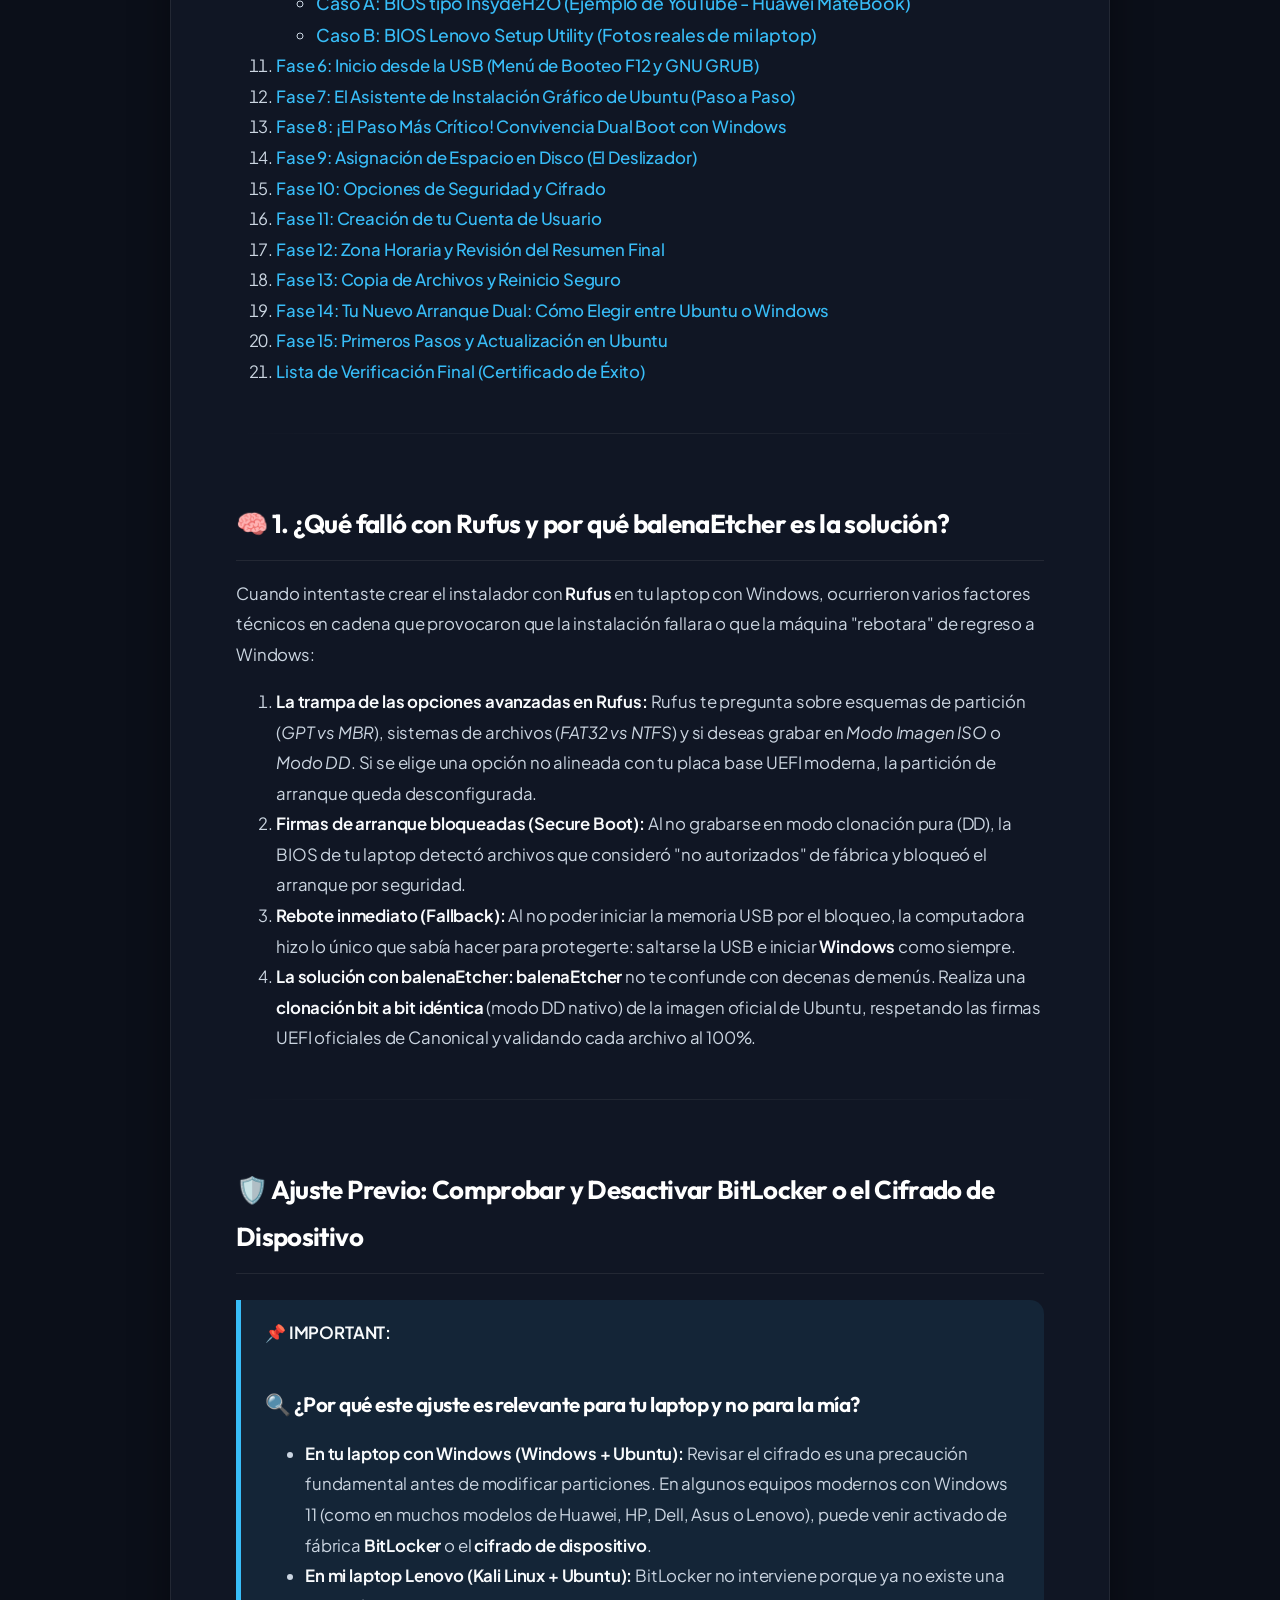
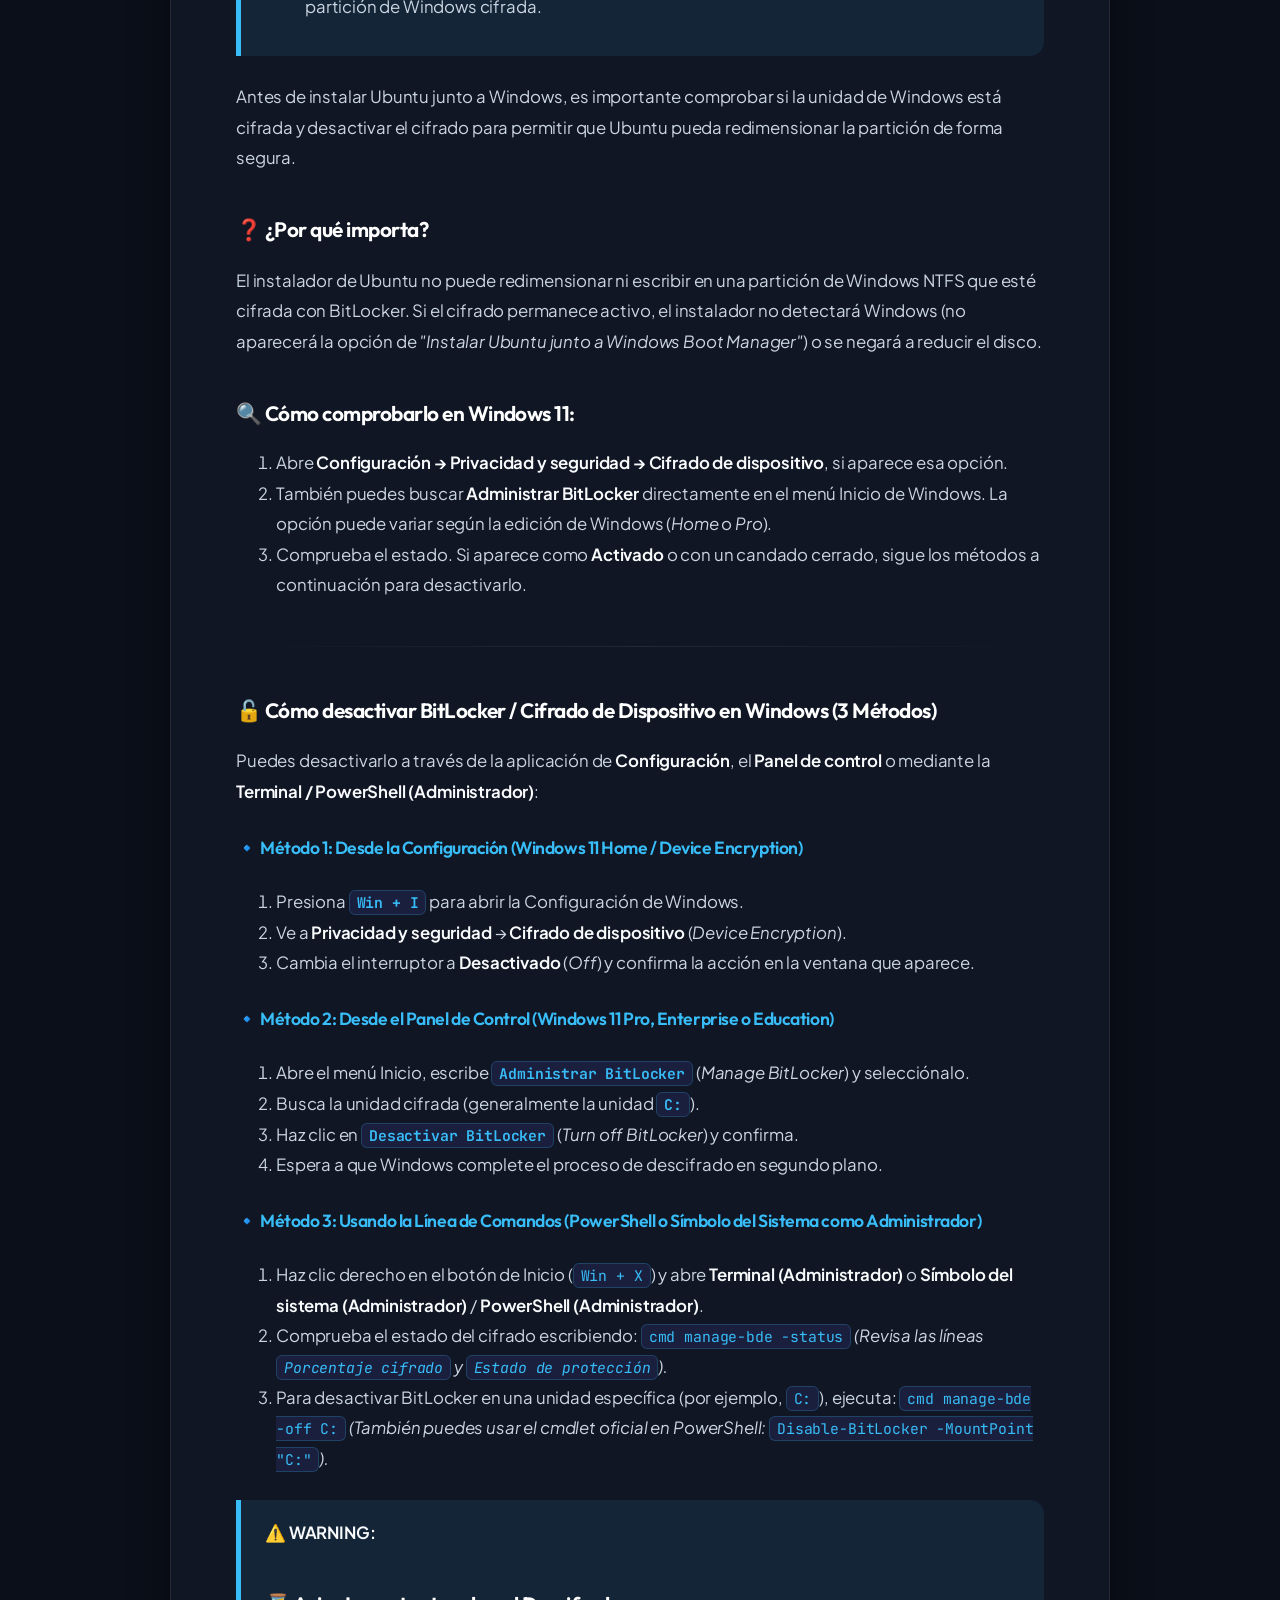
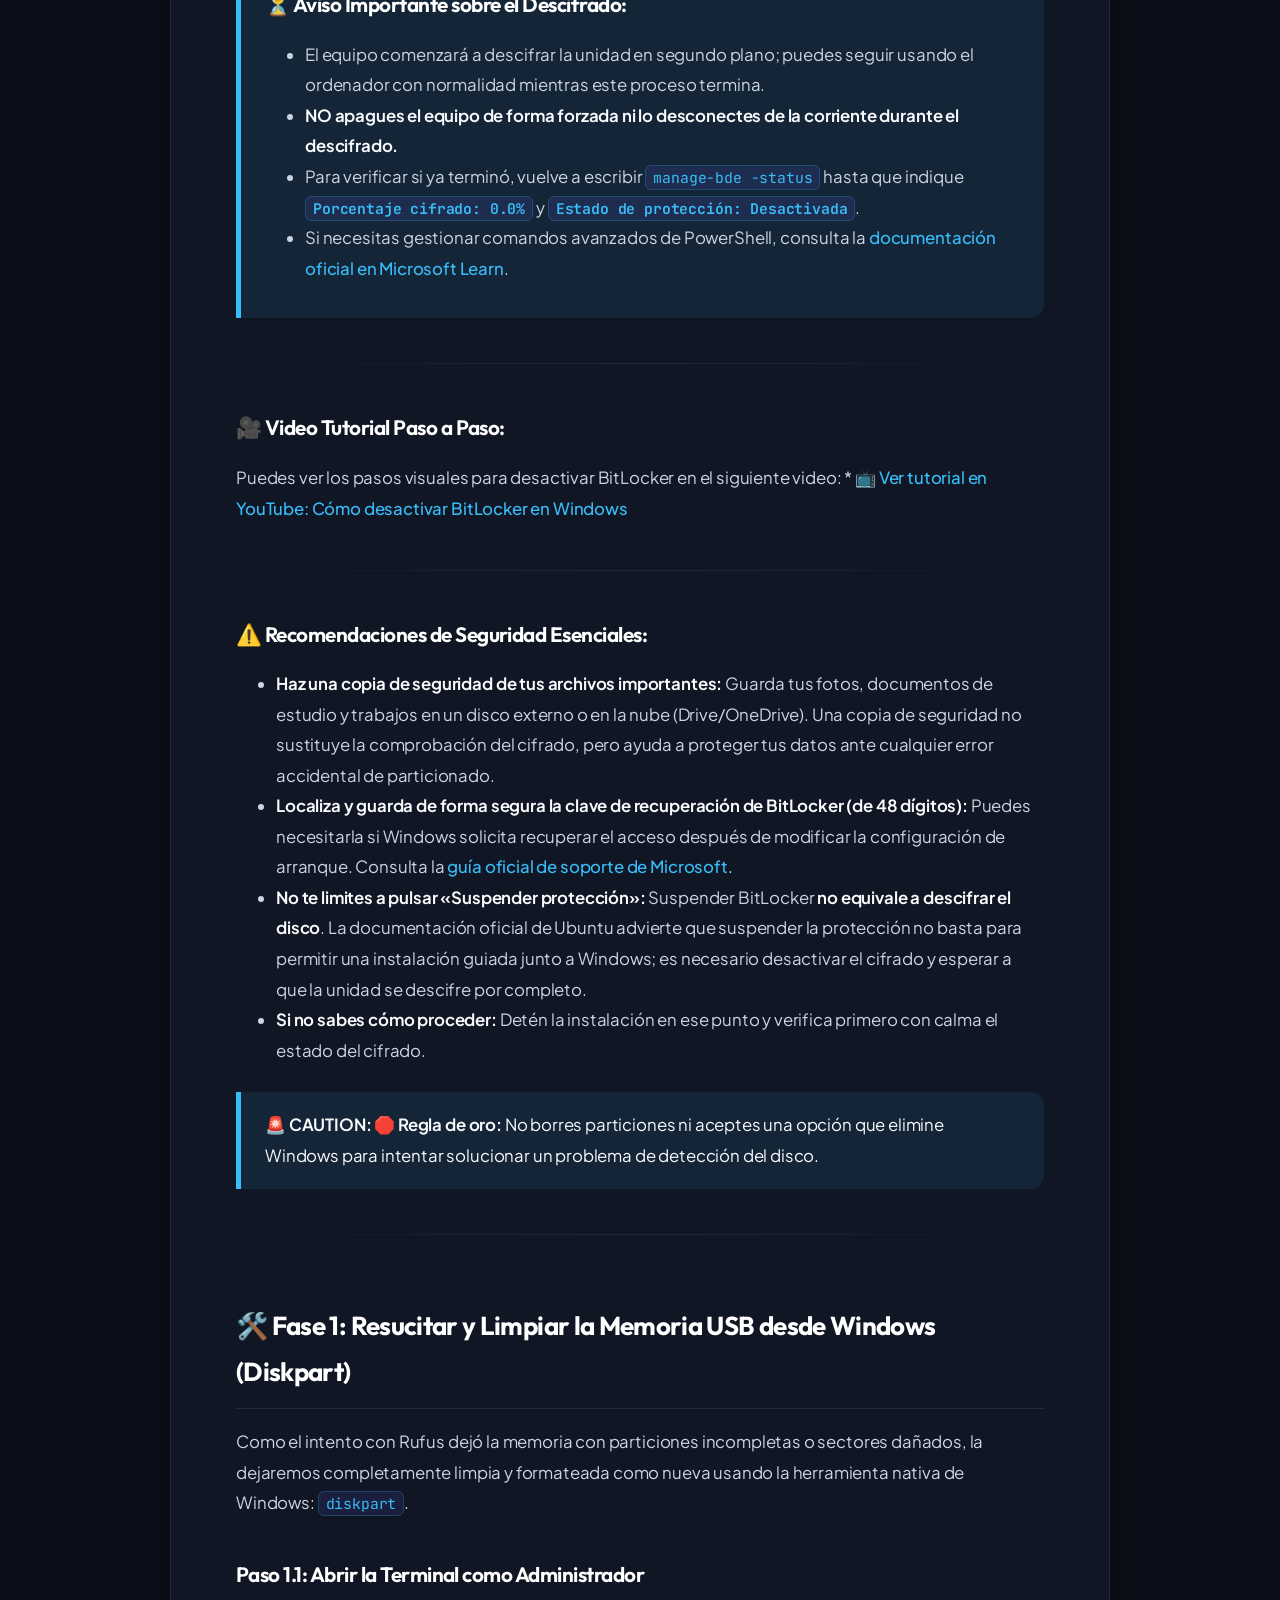
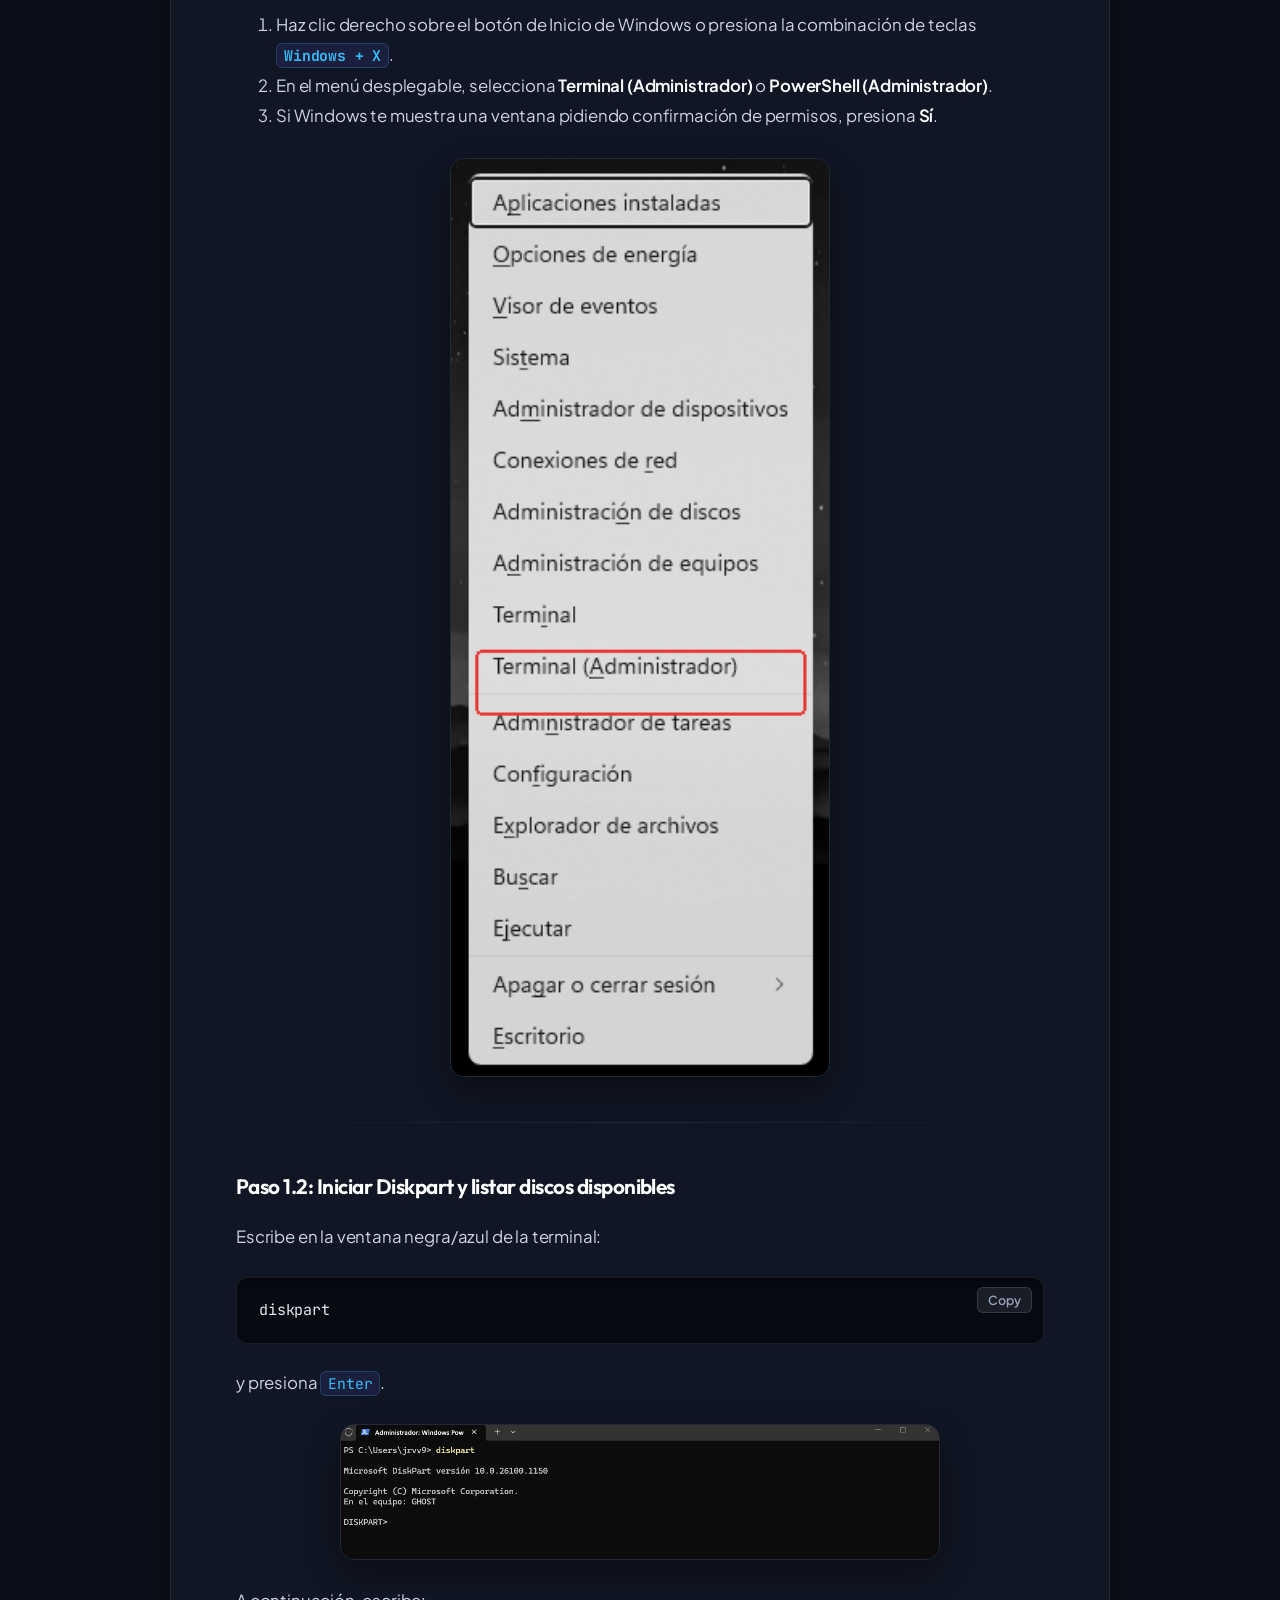
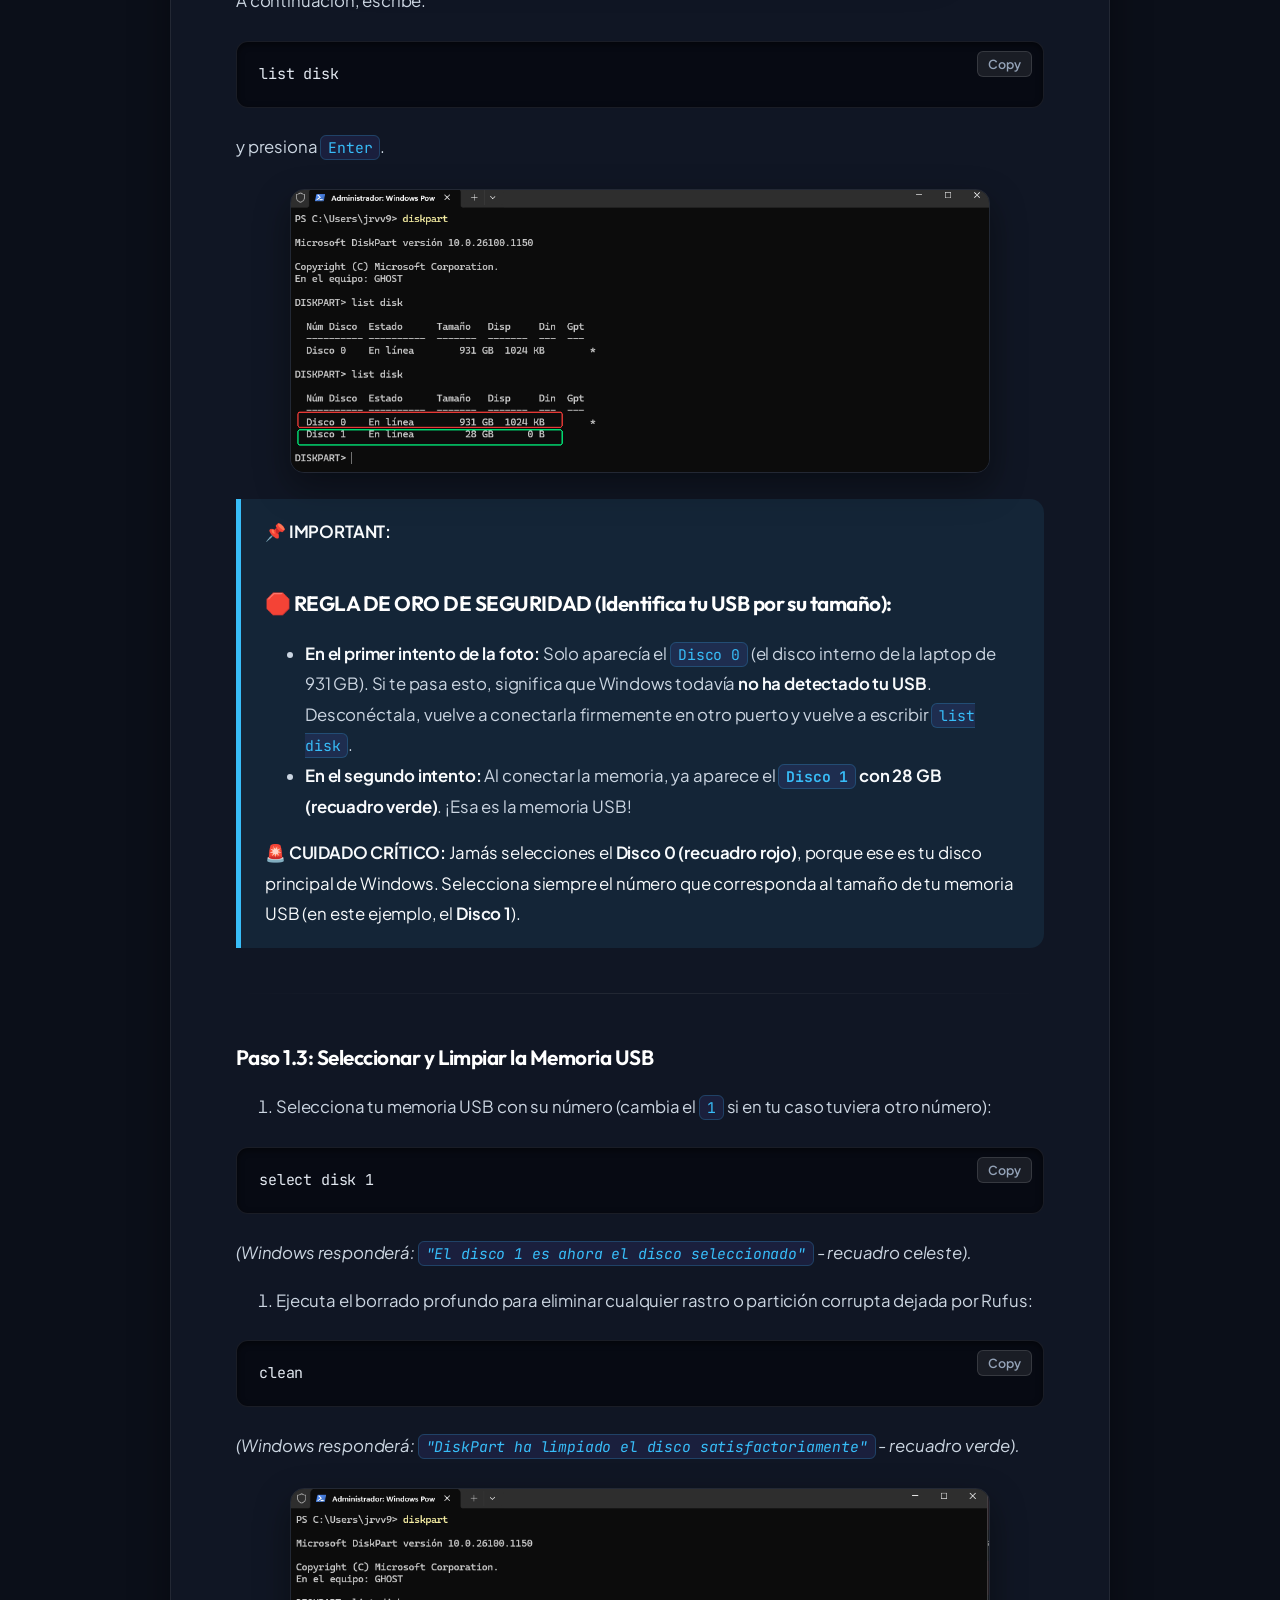
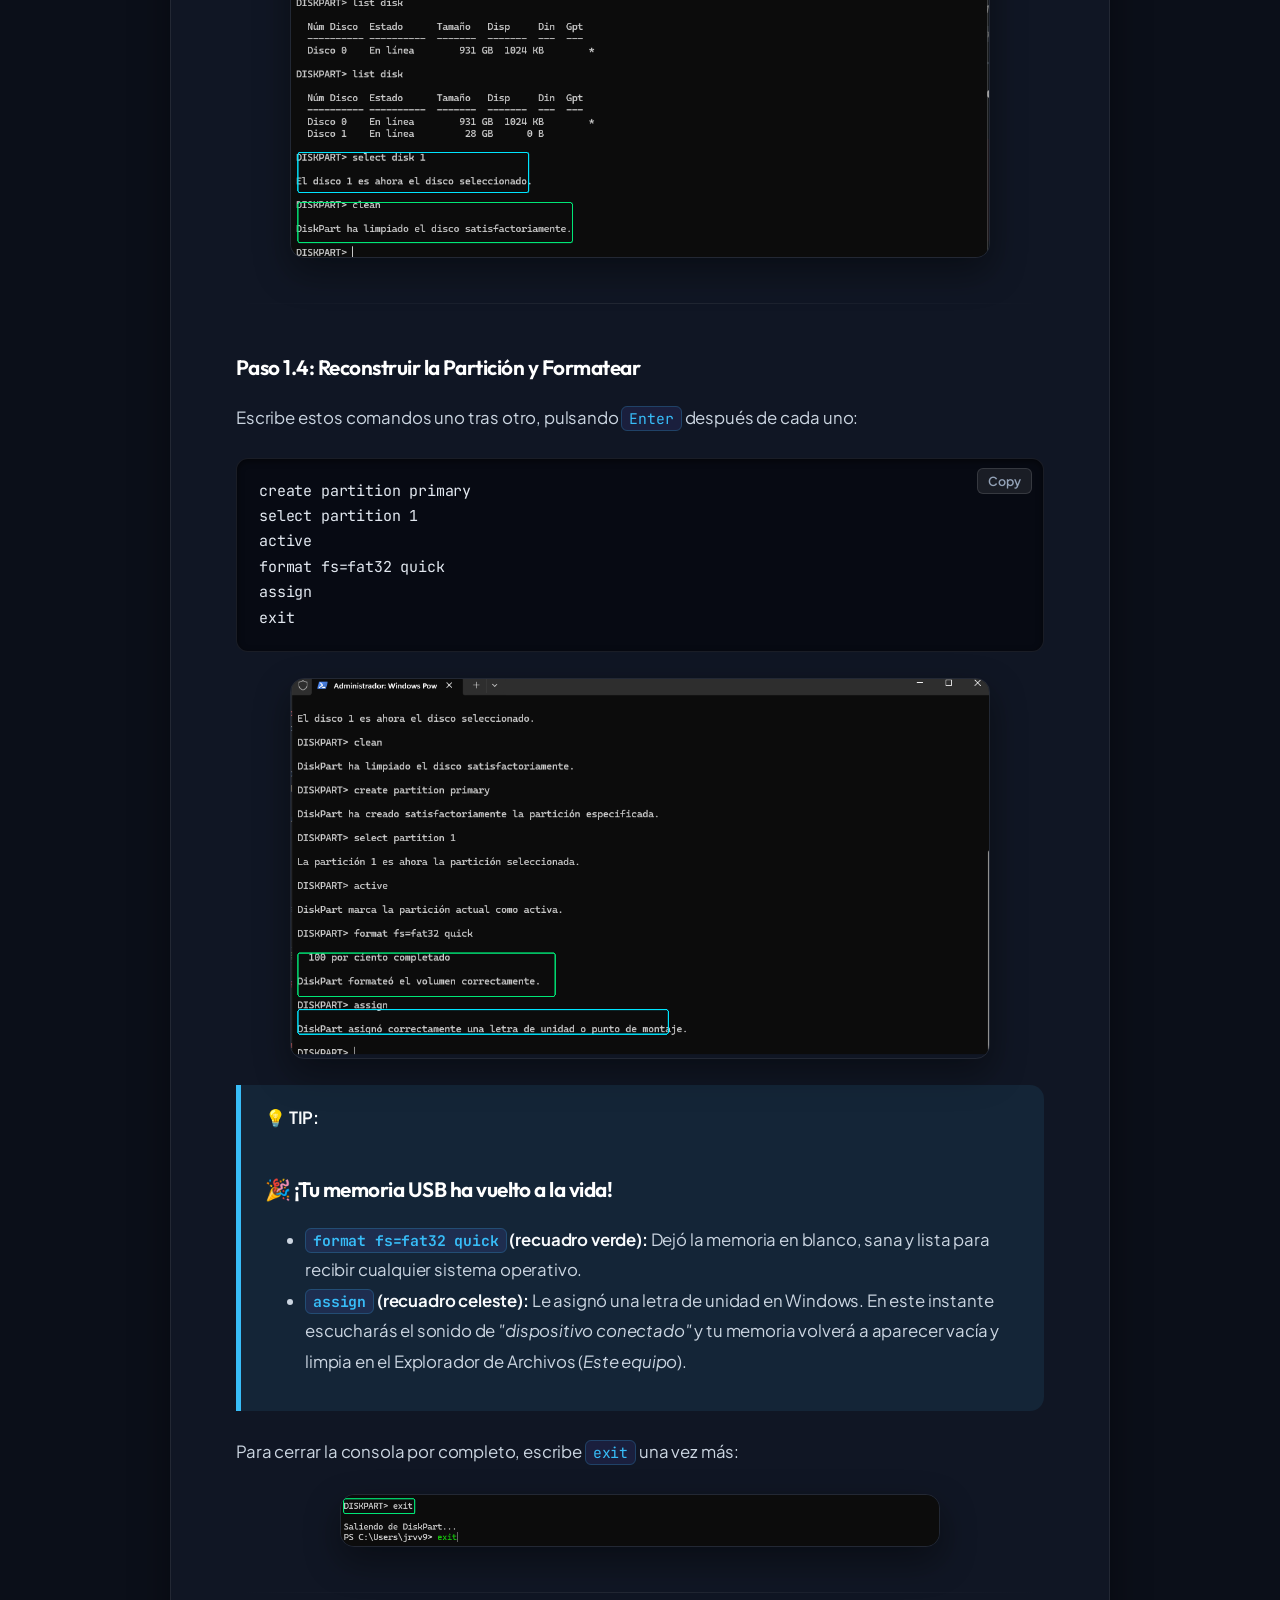
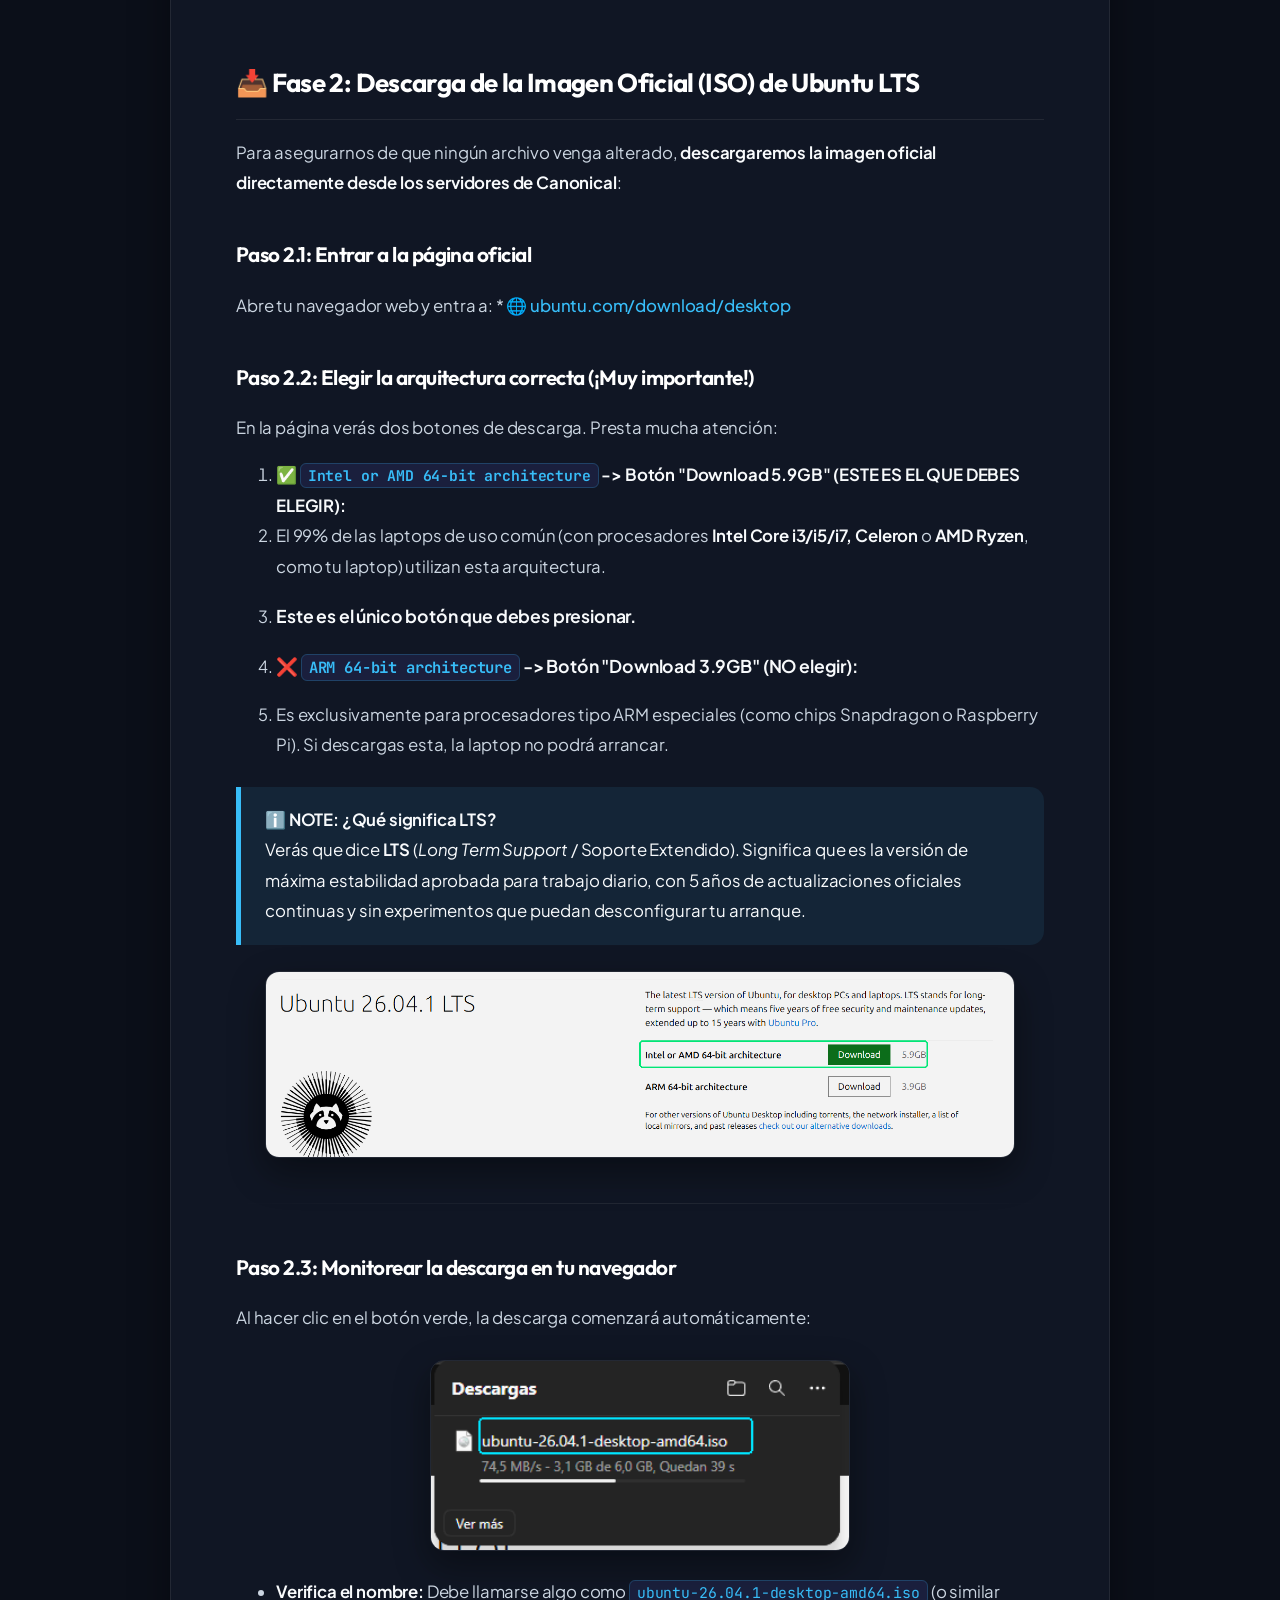
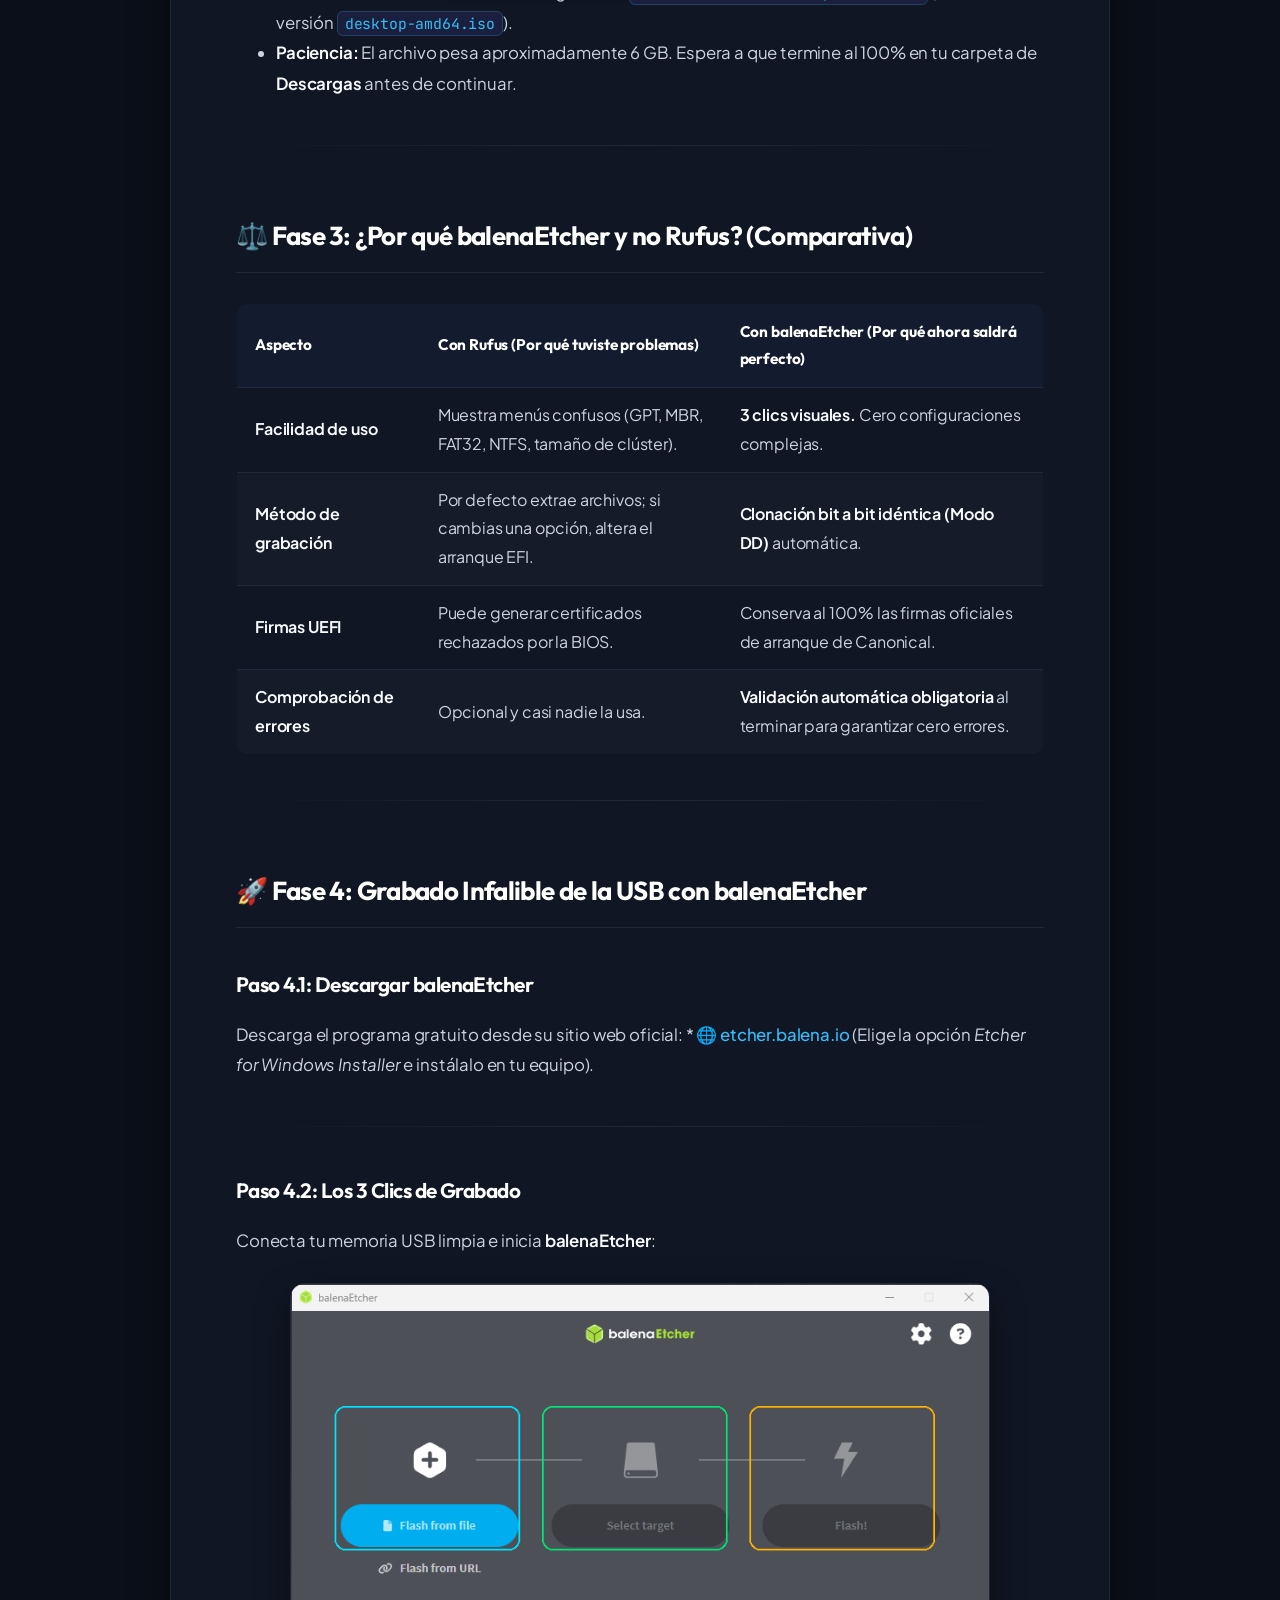
==== commit aac8d7da: "style: replace robotic mono font with warm modern Outfit and Plus Jakarta Sans typography" ====
--- a/es.html
+++ b/es.html
@@ -7,73 +7,71 @@
 <link rel="icon" href="data:image/svg+xml,<svg xmlns=%22http://www.w3.org/2000/svg%22 viewBox=%220 0 100 100%22><text y=%22.9em%22 font-size=%2290%22>🐧</text></svg>">
 
 <style>
-  @import url('https://fonts.googleapis.com/css2?family=IBM+Plex+Sans:ital,wght@0,300;0,400;0,500;0,600;0,700;1,400&family=JetBrains+Mono:wght@400;500;600;700&display=swap');
+  @import url('https://fonts.googleapis.com/css2?family=Outfit:wght@400;500;600;700;800&family=Plus+Jakarta+Sans:ital,wght@0,300;0,400;0,500;0,600;0,700;1,400&family=JetBrains+Mono:wght@400;500;600&display=swap');
 
   :root {
-    --bg-base: #020617;
-    --bg-mesh: radial-gradient(at 0% 0%, rgba(99, 102, 241, 0.12) 0px, transparent 50%),
-               radial-gradient(at 100% 0%, rgba(233, 84, 32, 0.1) 0px, transparent 50%),
-               radial-gradient(at 50% 100%, rgba(14, 165, 233, 0.08) 0px, transparent 50%);
-    --card-surface: rgba(14, 20, 36, 0.85);
+    --bg-base: #0b0f19;
+    --bg-mesh: radial-gradient(circle at 50% 0%, rgba(99, 102, 241, 0.16) 0%, rgba(15, 23, 42, 0.75) 45%, #0b0f19 100%),
+               radial-gradient(circle at 100% 60%, rgba(233, 84, 32, 0.08) 0%, transparent 40%);
+    --card-surface: rgba(18, 24, 38, 0.88);
     --card-border: rgba(255, 255, 255, 0.08);
-    --card-hover-border: rgba(99, 102, 241, 0.3);
+    --card-hover-border: rgba(99, 102, 241, 0.35);
     
     --text-main: #f8fafc;
-    --text-muted: #94a3b8;
-    --text-subtle: #64748b;
+    --text-muted: #cbd5e1;
+    --text-subtle: #94a3b8;
     --heading-main: #ffffff;
     
     --brand-ubuntu: #e95420;
     --brand-indigo: #6366f1;
     --brand-cyan: #38bdf8;
-    --brand-emerald: #22c55e;
+    --brand-emerald: #10b981;
     --brand-rose: #f43f5e;
     --brand-amber: #f59e0b;
     
-    --navbar-bg: rgba(2, 6, 23, 0.82);
+    --navbar-bg: rgba(11, 15, 25, 0.85);
     --navbar-border: rgba(255, 255, 255, 0.08);
     
-    --code-inline-bg: rgba(56, 189, 248, 0.1);
+    --code-inline-bg: rgba(99, 102, 241, 0.12);
     --code-inline-text: #38bdf8;
     --code-inline-border: rgba(56, 189, 248, 0.22);
     
-    --pre-bg: #070b16;
-    --pre-border: #1e293b;
-    
-    --table-head: #0f172a;
+    --pre-bg: #070a13;
+    --pre-border: rgba(255, 255, 255, 0.08);
+    
+    --table-head: #131b2e;
     --table-border: #1e293b;
-    --table-zebra: rgba(255, 255, 255, 0.015);
-    
-    --callout-note: rgba(56, 189, 248, 0.08);
+    --table-zebra: rgba(255, 255, 255, 0.02);
+    
+    --callout-note: rgba(56, 189, 248, 0.09);
     --callout-note-border: #38bdf8;
-    --callout-tip: rgba(34, 197, 94, 0.08);
-    --callout-tip-border: #22c55e;
-    --callout-warn: rgba(245, 158, 11, 0.08);
+    --callout-tip: rgba(16, 185, 129, 0.09);
+    --callout-tip-border: #10b981;
+    --callout-warn: rgba(245, 158, 11, 0.1);
     --callout-warn-border: #f59e0b;
-    --callout-danger: rgba(239, 68, 68, 0.09);
+    --callout-danger: rgba(239, 68, 68, 0.1);
     --callout-danger-border: #ef4444;
     
-    --love-bg: linear-gradient(135deg, rgba(244, 63, 94, 0.12), rgba(168, 85, 247, 0.08));
+    --love-bg: linear-gradient(135deg, rgba(244, 63, 94, 0.12), rgba(168, 85, 247, 0.09));
     --love-border: rgba(244, 63, 94, 0.35);
     --love-text: #fecdd3;
     
-    --shadow-glass: 0 20px 45px -10px rgba(0, 0, 0, 0.7);
+    --shadow-glass: 0 20px 45px -10px rgba(0, 0, 0, 0.65);
   }
 
   [data-theme="light"] {
     --bg-base: #f8fafc;
-    --bg-mesh: radial-gradient(at 0% 0%, rgba(99, 102, 241, 0.08) 0px, transparent 50%),
-               radial-gradient(at 100% 0%, rgba(233, 84, 32, 0.06) 0px, transparent 50%);
-    --card-surface: rgba(255, 255, 255, 0.95);
+    --bg-mesh: radial-gradient(circle at 50% 0%, #e0e7ff 0%, #f1f5f9 50%, #f8fafc 100%);
+    --card-surface: rgba(255, 255, 255, 0.96);
     --card-border: #e2e8f0;
     --card-hover-border: #cbd5e1;
     
     --text-main: #0f172a;
-    --text-muted: #475569;
+    --text-muted: #334155;
     --text-subtle: #64748b;
     --heading-main: #0f172a;
     
-    --navbar-bg: rgba(255, 255, 255, 0.88);
+    --navbar-bg: rgba(255, 255, 255, 0.9);
     --navbar-border: #e2e8f0;
     
     --code-inline-bg: #f1f5f9;
@@ -100,7 +98,7 @@
     --love-border: #f43f5e;
     --love-text: #9f1239;
     
-    --shadow-glass: 0 10px 30px -5px rgba(0, 0, 0, 0.06);
+    --shadow-glass: 0 10px 30px -5px rgba(0, 0, 0, 0.05);
   }
 
   * { box-sizing: border-box; }
@@ -110,7 +108,7 @@
   }
 
   body {
-    font-family: 'IBM Plex Sans', -apple-system, BlinkMacSystemFont, 'Segoe UI', Roboto, sans-serif;
+    font-family: 'Plus Jakarta Sans', -apple-system, BlinkMacSystemFont, 'Segoe UI', Roboto, sans-serif;
     line-height: 1.8;
     color: var(--text-main);
     background-color: var(--bg-base);
@@ -119,6 +117,7 @@
     margin: 0;
     padding: 0;
     -webkit-font-smoothing: antialiased;
+    letter-spacing: -0.01em;
     transition: background-color 0.25s ease, color 0.25s ease;
   }
 
@@ -129,7 +128,7 @@
     left: 0;
     height: 3px;
     width: 0%;
-    background: linear-gradient(90deg, #e95420, #6366f1, #38bdf8);
+    background: linear-gradient(90deg, #e95420, #a855f7, #38bdf8);
     z-index: 10000;
     transition: width 0.1s ease;
   }
@@ -143,31 +142,32 @@
     backdrop-filter: blur(20px);
     -webkit-backdrop-filter: blur(20px);
     border-bottom: 1px solid var(--navbar-border);
-    padding: 12px 28px;
+    padding: 13px 28px;
     display: flex;
     justify-content: space-between;
     align-items: center;
   }
 
   .nav-brand {
-    font-family: 'JetBrains Mono', monospace;
+    font-family: 'Outfit', sans-serif;
     font-weight: 700;
-    font-size: 1.1em;
+    font-size: 1.15em;
     color: var(--heading-main);
     display: flex;
     align-items: center;
     gap: 10px;
     text-decoration: none;
-    letter-spacing: -0.02em;
+    letter-spacing: -0.015em;
   }
   
   .brand-badge {
     background: linear-gradient(135deg, #e95420, #a855f7);
     color: white;
     font-size: 0.72em;
-    padding: 2px 7px;
+    padding: 3px 8px;
     border-radius: 6px;
-    font-weight: 600;
+    font-weight: 700;
+    letter-spacing: 0.02em;
   }
 
   .nav-actions {
@@ -177,11 +177,12 @@
   }
 
   .btn {
+    font-family: 'Plus Jakarta Sans', sans-serif;
     display: inline-flex;
     align-items: center;
     gap: 7px;
-    padding: 7px 15px;
-    border-radius: 8px;
+    padding: 8px 16px;
+    border-radius: 9px;
     font-size: 0.88em;
     font-weight: 600;
     text-decoration: none;
@@ -191,12 +192,12 @@
   }
   
   .btn-outline {
-    background: rgba(255, 255, 255, 0.04);
+    background: rgba(255, 255, 255, 0.05);
     color: var(--text-main) !important;
     border-color: var(--card-border);
   }
   .btn-outline:hover {
-    background: rgba(255, 255, 255, 0.08);
+    background: rgba(255, 255, 255, 0.1);
     border-color: var(--brand-indigo);
     transform: translateY(-1px);
   }
@@ -213,20 +214,20 @@
   }
 
   .btn-theme {
-    background: rgba(255, 255, 255, 0.04);
+    background: rgba(255, 255, 255, 0.05);
     color: var(--text-main);
     border-color: var(--card-border);
-    padding: 7px 11px;
-    font-size: 1.05em;
+    padding: 8px 12px;
+    font-size: 1.1em;
   }
   .btn-theme:hover {
-    background: rgba(255, 255, 255, 0.1);
+    background: rgba(255, 255, 255, 0.12);
   }
 
   /* Container */
   .container {
     max-width: 980px;
-    margin: 35px auto 80px auto;
+    margin: 40px auto 80px auto;
     padding: 0 20px;
   }
 
@@ -234,24 +235,24 @@
     background: var(--card-surface);
     backdrop-filter: blur(14px);
     -webkit-backdrop-filter: blur(14px);
-    border-radius: 20px;
+    border-radius: 22px;
     padding: 55px 65px;
     border: 1px solid var(--card-border);
     box-shadow: var(--shadow-glass);
     transition: border-color 0.25s ease;
   }
 
-  /* Headings with JetBrains Mono */
+  /* Headings: Warm, Elegant, Human (Outfit font) */
   h1, h2, h3, h4 {
     color: var(--heading-main);
-    font-family: 'JetBrains Mono', monospace;
+    font-family: 'Outfit', -apple-system, sans-serif;
     letter-spacing: -0.025em;
   }
 
   h1 {
-    font-size: 2.15em;
+    font-size: 2.3em;
     font-weight: 800;
-    line-height: 1.3;
+    line-height: 1.25;
     margin-top: 0;
     margin-bottom: 25px;
     padding-bottom: 20px;
@@ -259,37 +260,37 @@
   }
 
   h2 {
-    font-size: 1.5em;
+    font-size: 1.62em;
     font-weight: 700;
     margin-top: 2.6em;
-    margin-bottom: 16px;
+    margin-bottom: 18px;
     padding-bottom: 12px;
     border-bottom: 1px solid var(--card-border);
   }
 
   h3 {
-    font-size: 1.25em;
-    font-weight: 600;
+    font-size: 1.3em;
+    font-weight: 650;
     margin-top: 1.8em;
     margin-bottom: 12px;
   }
 
   h4 {
-    font-size: 1.08em;
+    font-size: 1.1em;
     font-weight: 600;
     color: var(--brand-cyan);
     margin-top: 1.4em;
   }
 
   p, li {
-    font-size: 1.04em;
+    font-size: 1.05em;
     color: var(--text-muted);
-    line-height: 1.8;
+    line-height: 1.82;
   }
 
   strong {
     color: var(--text-main);
-    font-weight: 600;
+    font-weight: 650;
   }
 
   a {
@@ -308,12 +309,13 @@
     background: var(--love-bg);
     border: 1px solid var(--love-border);
     border-left: 6px solid #f43f5e;
-    border-radius: 14px;
+    border-radius: 16px;
     padding: 24px 30px;
     margin: 25px 0 35px 0;
     box-shadow: 0 10px 25px rgba(244, 63, 94, 0.12);
   }
   .love-card p {
+    font-family: 'Plus Jakarta Sans', sans-serif;
     color: var(--love-text) !important;
     font-size: 1.08em;
     margin: 0;
@@ -324,18 +326,18 @@
   blockquote {
     margin: 26px 0;
     padding: 18px 24px;
-    border-radius: 0 12px 12px 0;
+    border-radius: 0 14px 14px 0;
     background: var(--callout-note);
-    border-left: 4px solid var(--callout-note-border);
+    border-left: 5px solid var(--callout-note-border);
     color: var(--text-main);
   }
   blockquote p { margin: 0; color: var(--text-main); }
 
-  /* Images with Swiss Precision */
+  /* Images */
   img {
     max-width: 100%;
     height: auto;
-    border-radius: 12px;
+    border-radius: 14px;
     box-shadow: 0 14px 35px rgba(0, 0, 0, 0.4);
     margin: 26px auto;
     display: block;
@@ -347,14 +349,14 @@
     box-shadow: 0 20px 45px rgba(0, 0, 0, 0.55);
   }
 
-  /* Code Blocks with Copy Buttons */
+  /* Code Blocks with Copy Buttons (JetBrains Mono strictly for code) */
   code {
     font-family: 'JetBrains Mono', monospace;
     background: var(--code-inline-bg);
     color: var(--code-inline-text);
     border: 1px solid var(--code-inline-border);
     padding: 2px 7px;
-    border-radius: 5px;
+    border-radius: 6px;
     font-size: 0.88em;
   }
 
@@ -389,9 +391,10 @@
     border: 1px solid rgba(255, 255, 255, 0.12);
     color: #94a3b8;
     border-radius: 6px;
-    padding: 4px 9px;
+    padding: 4px 10px;
     font-size: 0.78em;
-    font-family: 'JetBrains Mono', monospace;
+    font-family: 'Plus Jakarta Sans', sans-serif;
+    font-weight: 600;
     cursor: pointer;
     transition: all 0.2s ease;
   }
@@ -405,22 +408,22 @@
     width: 100%;
     border-collapse: collapse;
     margin: 30px 0;
-    border-radius: 10px;
+    border-radius: 12px;
     overflow: hidden;
     border: 1px solid var(--table-border);
   }
   th {
     background: var(--table-head);
     color: var(--heading-main);
-    font-family: 'JetBrains Mono', monospace;
-    font-size: 0.92em;
-    font-weight: 600;
-    padding: 13px 18px;
+    font-family: 'Outfit', sans-serif;
+    font-size: 0.96em;
+    font-weight: 700;
+    padding: 14px 18px;
     text-align: left;
     border-bottom: 1px solid var(--table-border);
   }
   td {
-    padding: 12px 18px;
+    padding: 13px 18px;
     border-bottom: 1px solid var(--table-border);
     color: var(--text-muted);
   }
@@ -455,6 +458,7 @@
     transition: all 0.25s ease;
     box-shadow: 0 6px 20px rgba(0,0,0,0.3);
     z-index: 999;
+    font-size: 1.1em;
   }
   #back-to-top.visible {
     opacity: 1;
@@ -471,8 +475,8 @@
     text-align: center;
     padding: 40px 20px;
     color: var(--text-subtle);
-    font-size: 0.9em;
-    font-family: 'JetBrains Mono', monospace;
+    font-size: 0.92em;
+    font-family: 'Plus Jakarta Sans', sans-serif;
     border-top: 1px solid var(--navbar-border);
   }
 
@@ -480,8 +484,8 @@
     .guide-card { padding: 30px 20px; border-radius: 14px; }
     .navbar { flex-direction: column; gap: 12px; padding: 14px 18px; }
     .nav-actions { width: 100%; justify-content: space-between; flex-wrap: wrap; }
-    h1 { font-size: 1.75em; }
-    h2 { font-size: 1.35em; }
+    h1 { font-size: 1.8em; }
+    h2 { font-size: 1.4em; }
   }
 </style>
 
@@ -522,7 +526,7 @@
     window.scrollTo({ top: 0, behavior: 'smooth' });
   }
 
-  // Add Copy Code Buttons dynamically to all pre tags
+  // Dynamic Copy Code Buttons
   document.addEventListener('DOMContentLoaded', () => {
     const saved = localStorage.getItem('theme') || 'dark';
     document.documentElement.setAttribute('data-theme', saved);
@@ -559,7 +563,7 @@
         <div id="progress-bar"></div>
         <header class="navbar">
           <a href="es.html" class="nav-brand">
-            🐧 <span>Ubuntu Dual Boot</span> <span class="brand-badge">v24.04</span>
+            🐧 <span>Ubuntu Dual Boot</span> <span class="brand-badge">24.04 LTS</span>
           </a>
           <div class="nav-actions">
             <a href="index.html" class="btn btn-outline">🇬🇧 English</a>
@@ -1362,6 +1366,6 @@
   </main>
 </div>
 <button id="back-to-top" onclick="scrollToTop()" title="Back to top">↑</button>
-<footer>Preparado con mucho cariño para Charlotte (钱奕彤) &bull; Diseñado con UI/UX Pro Max &bull; 2026</footer>
+<footer>Preparado con mucho cariño para Charlotte (钱奕彤) &bull; Guía de Ubuntu 24.04 LTS Dual Boot &bull; 2026</footer>
 </body>
 </html>
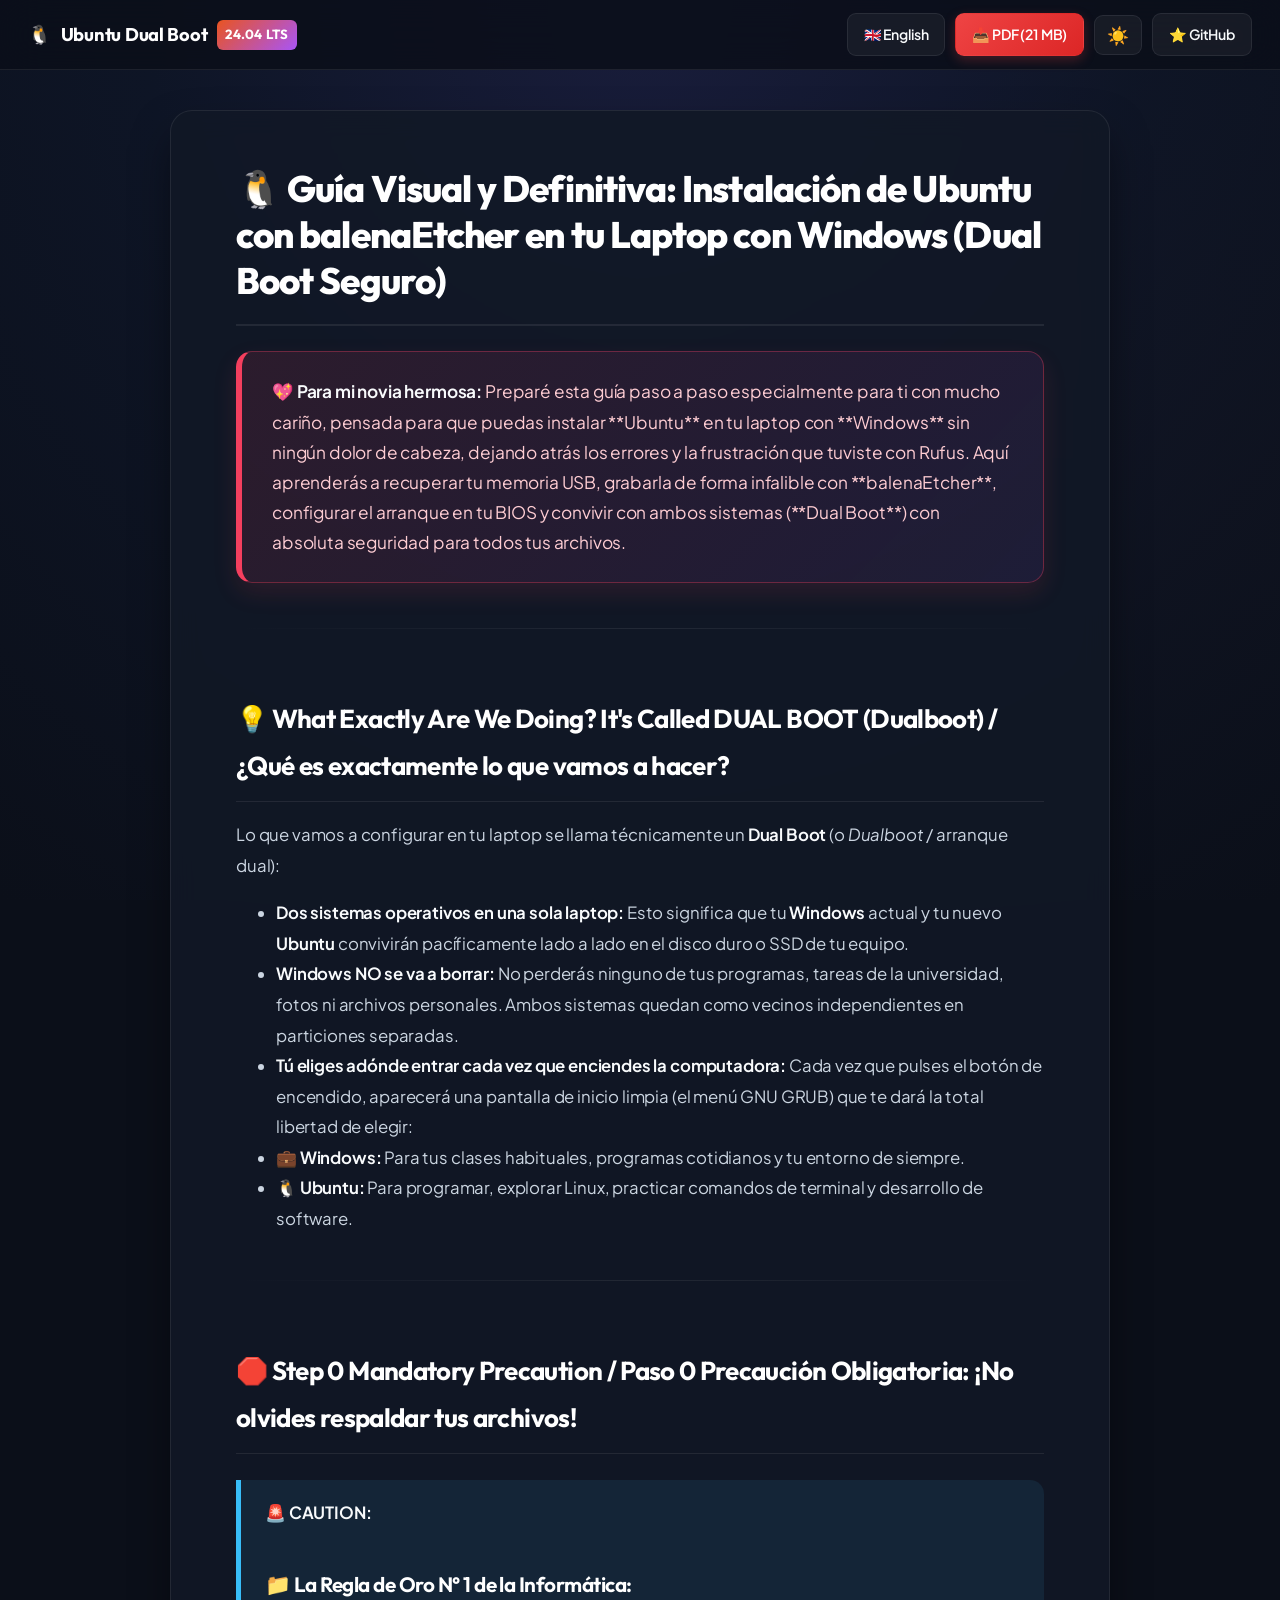
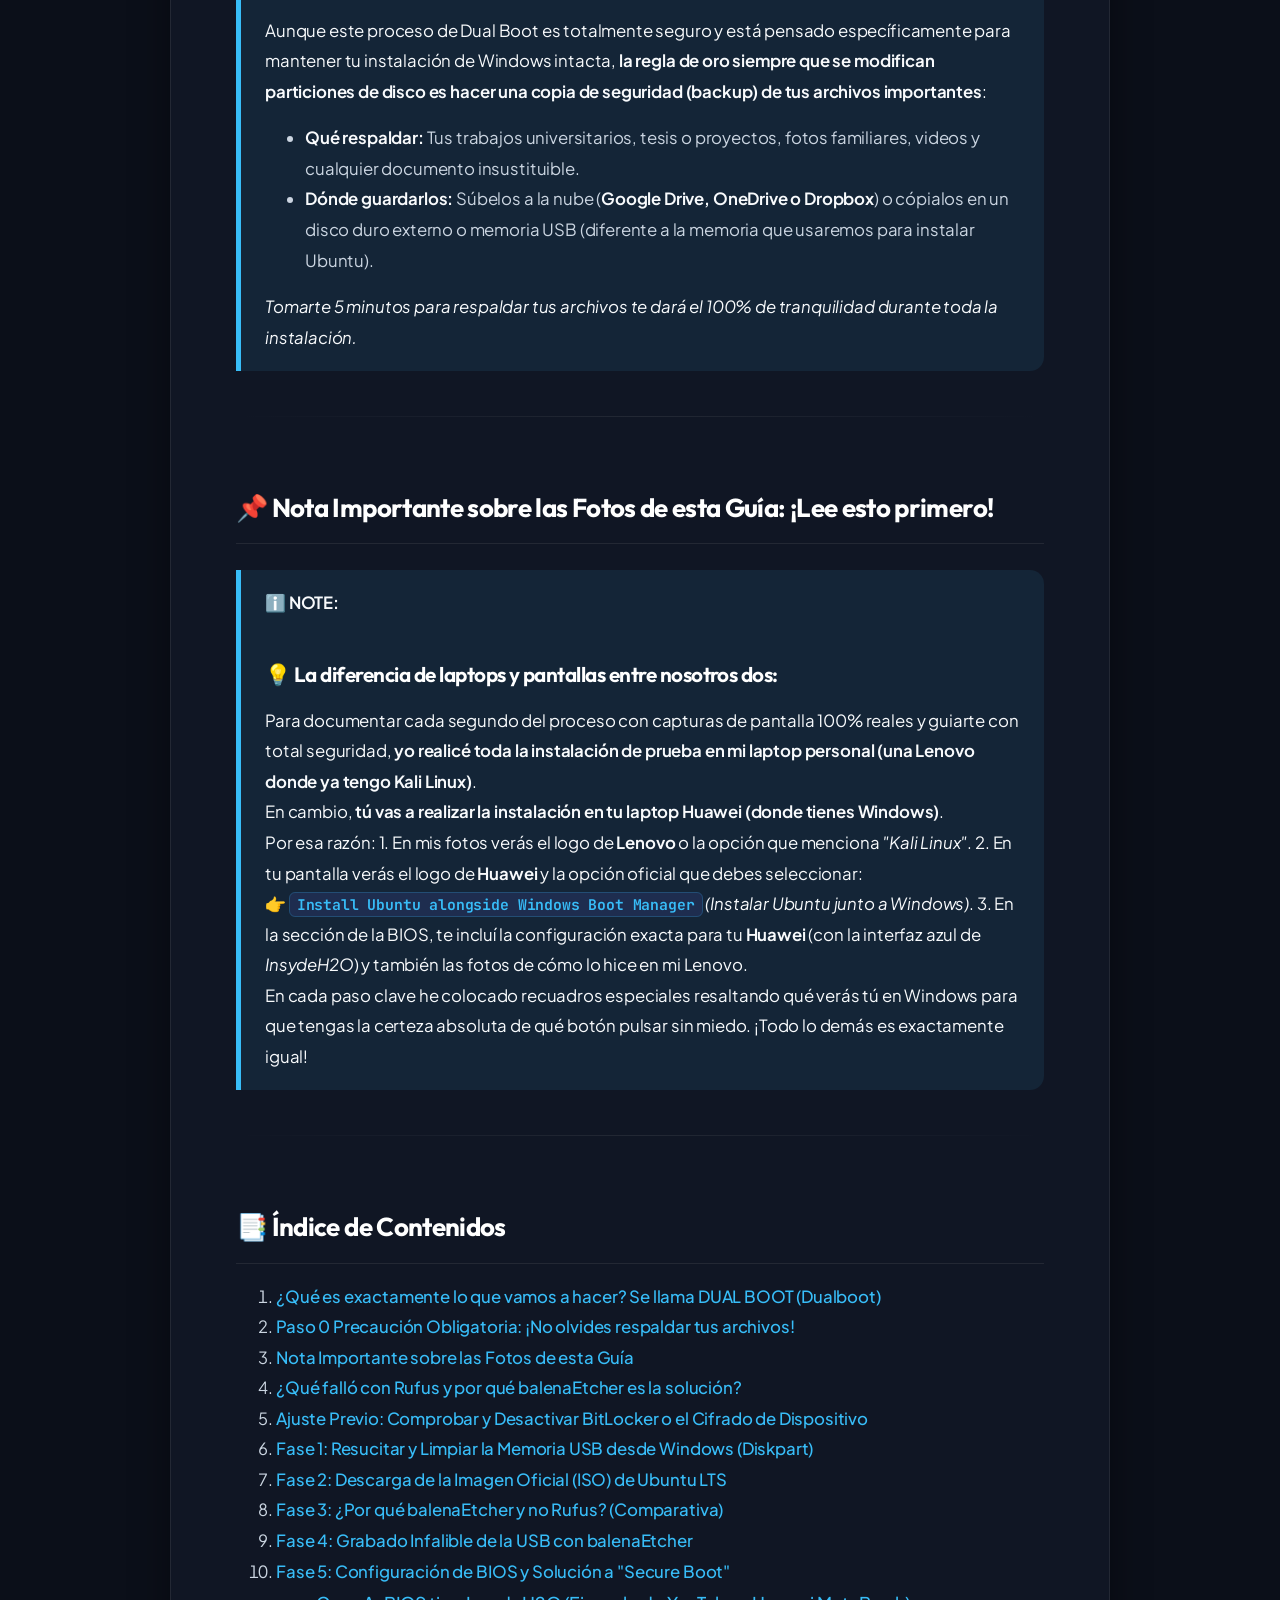
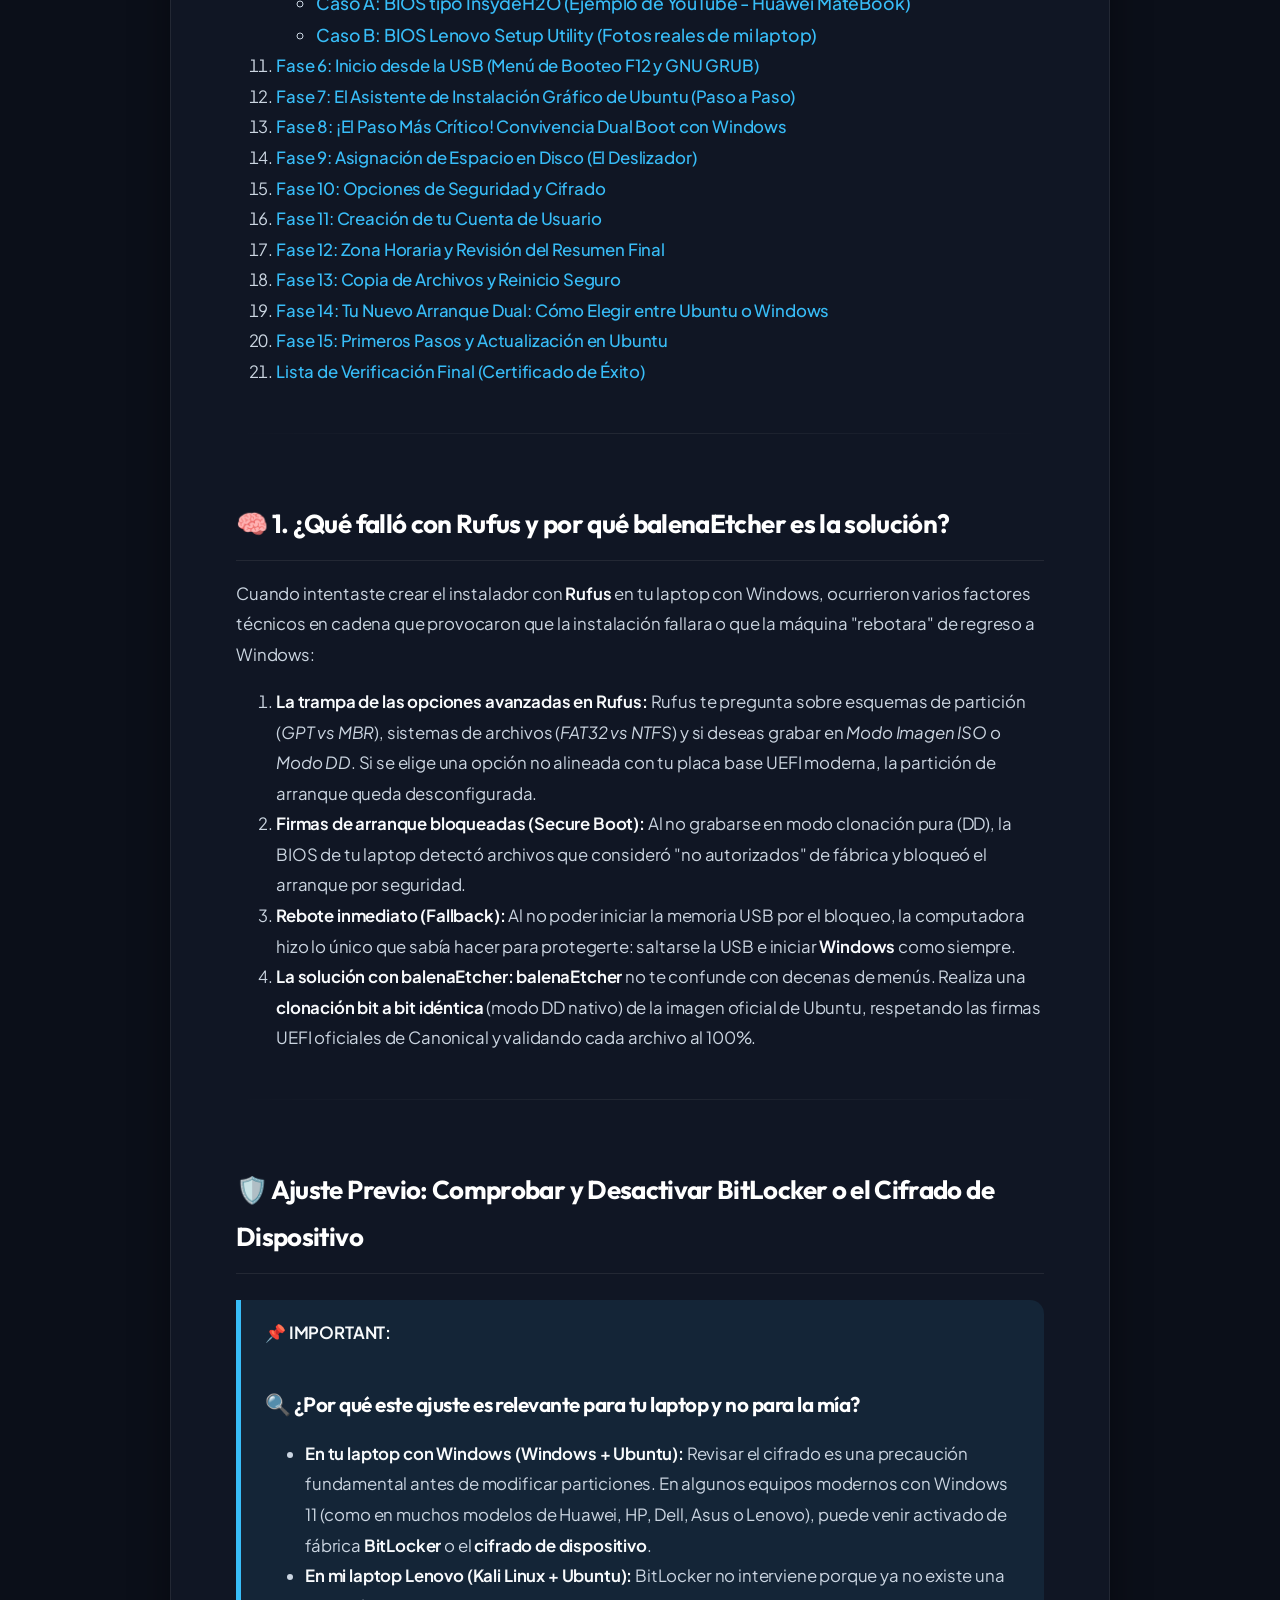
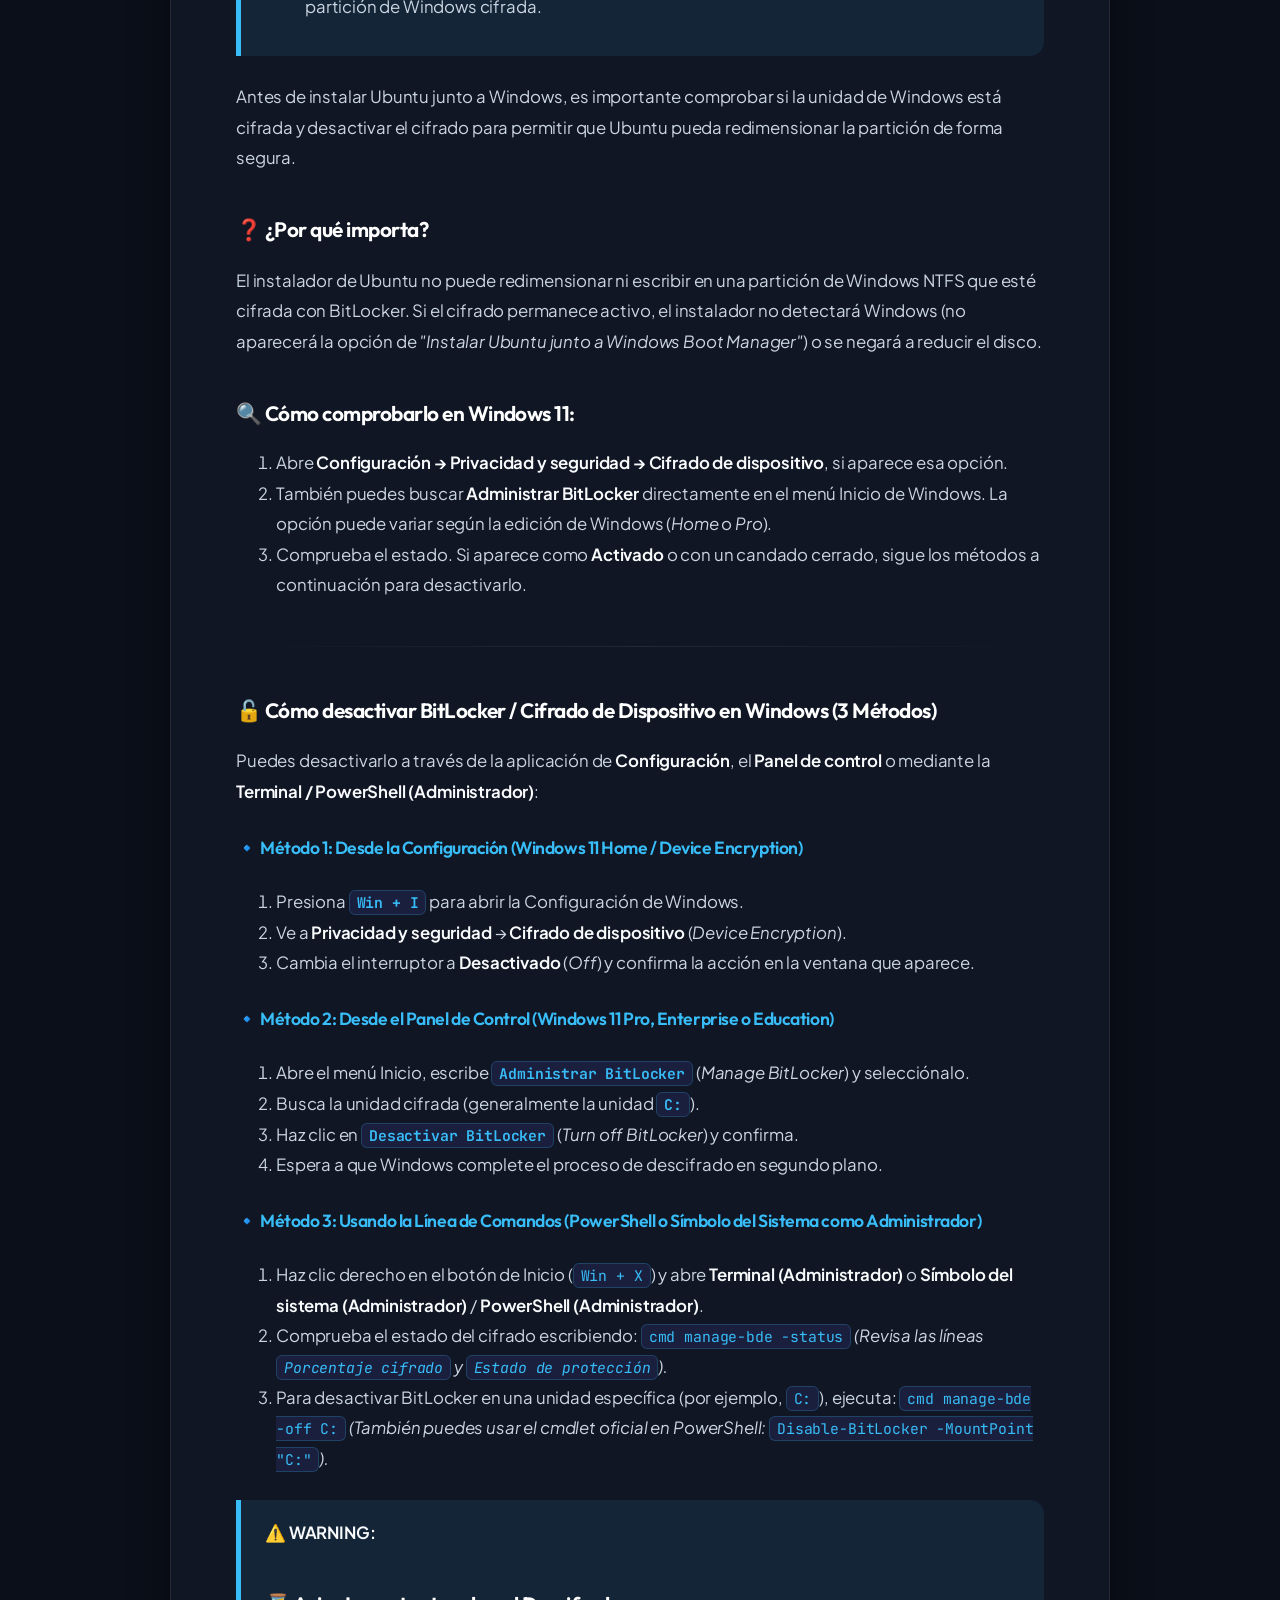
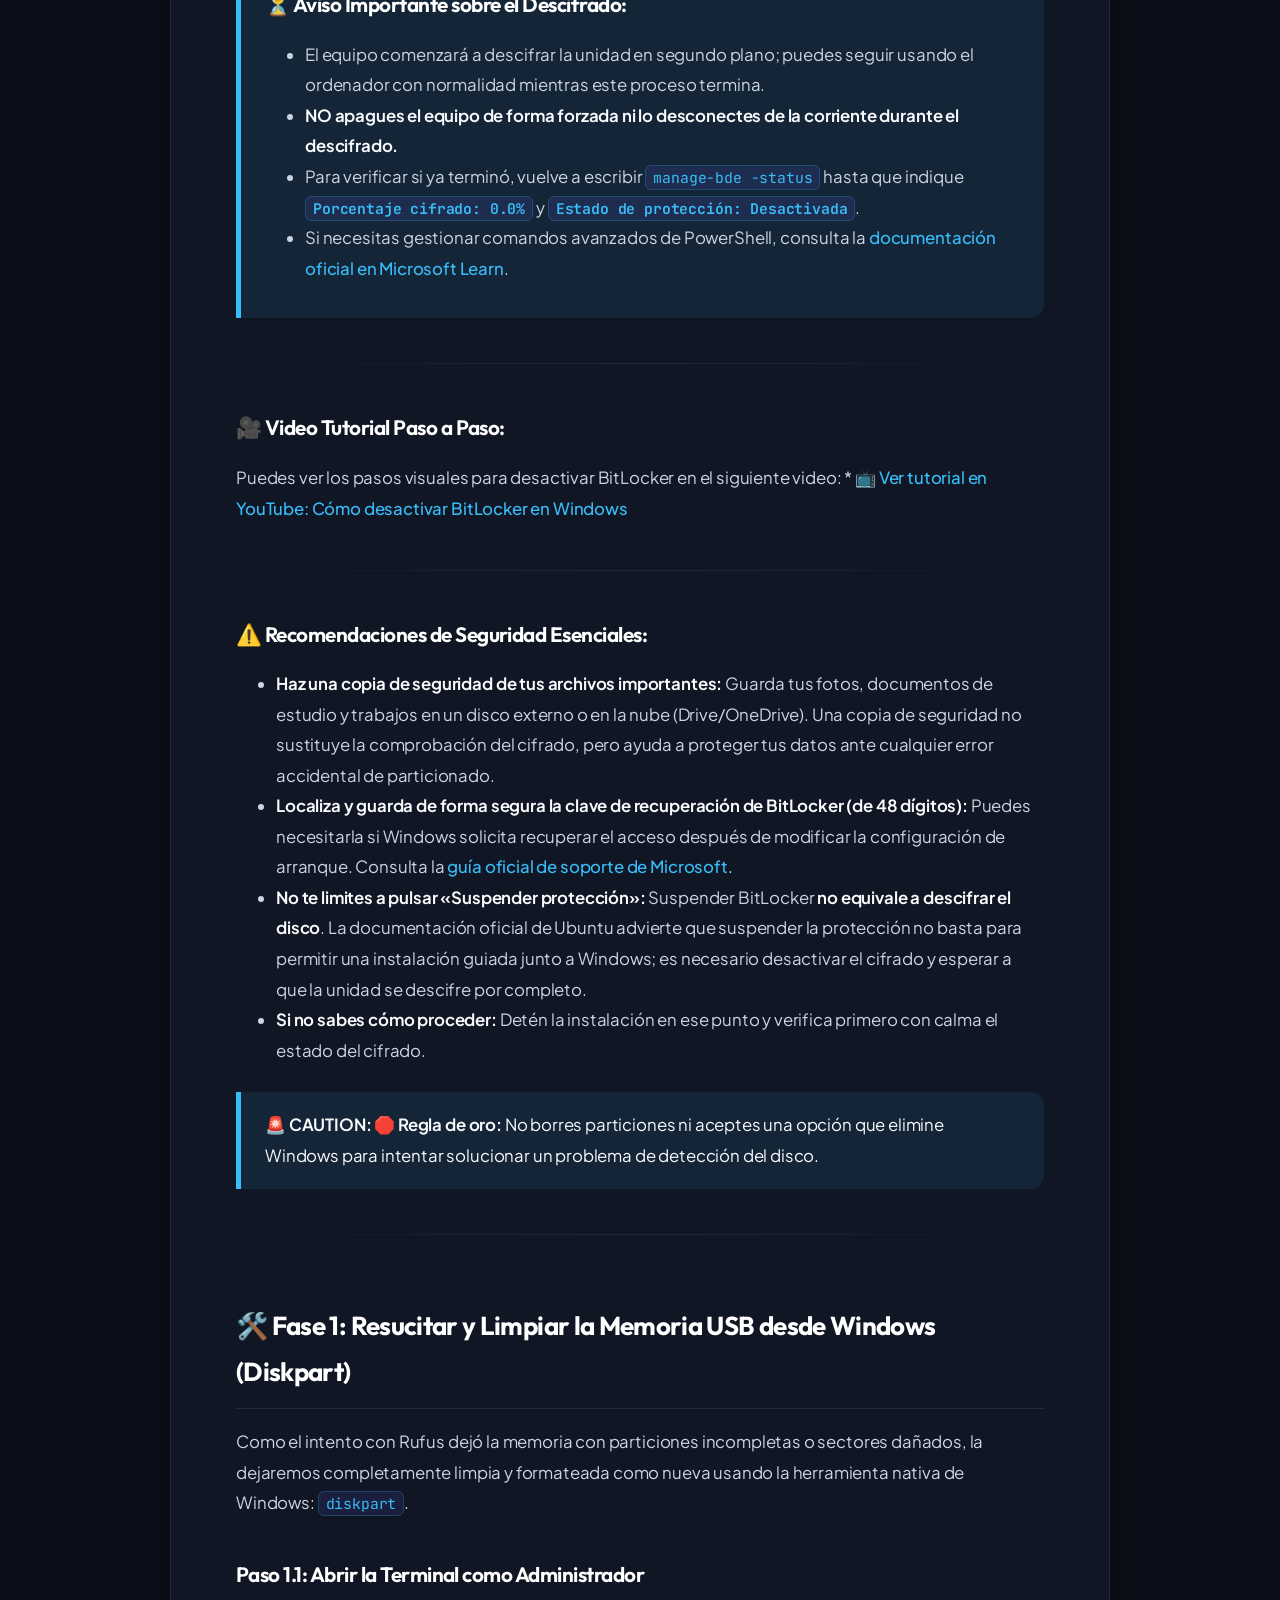
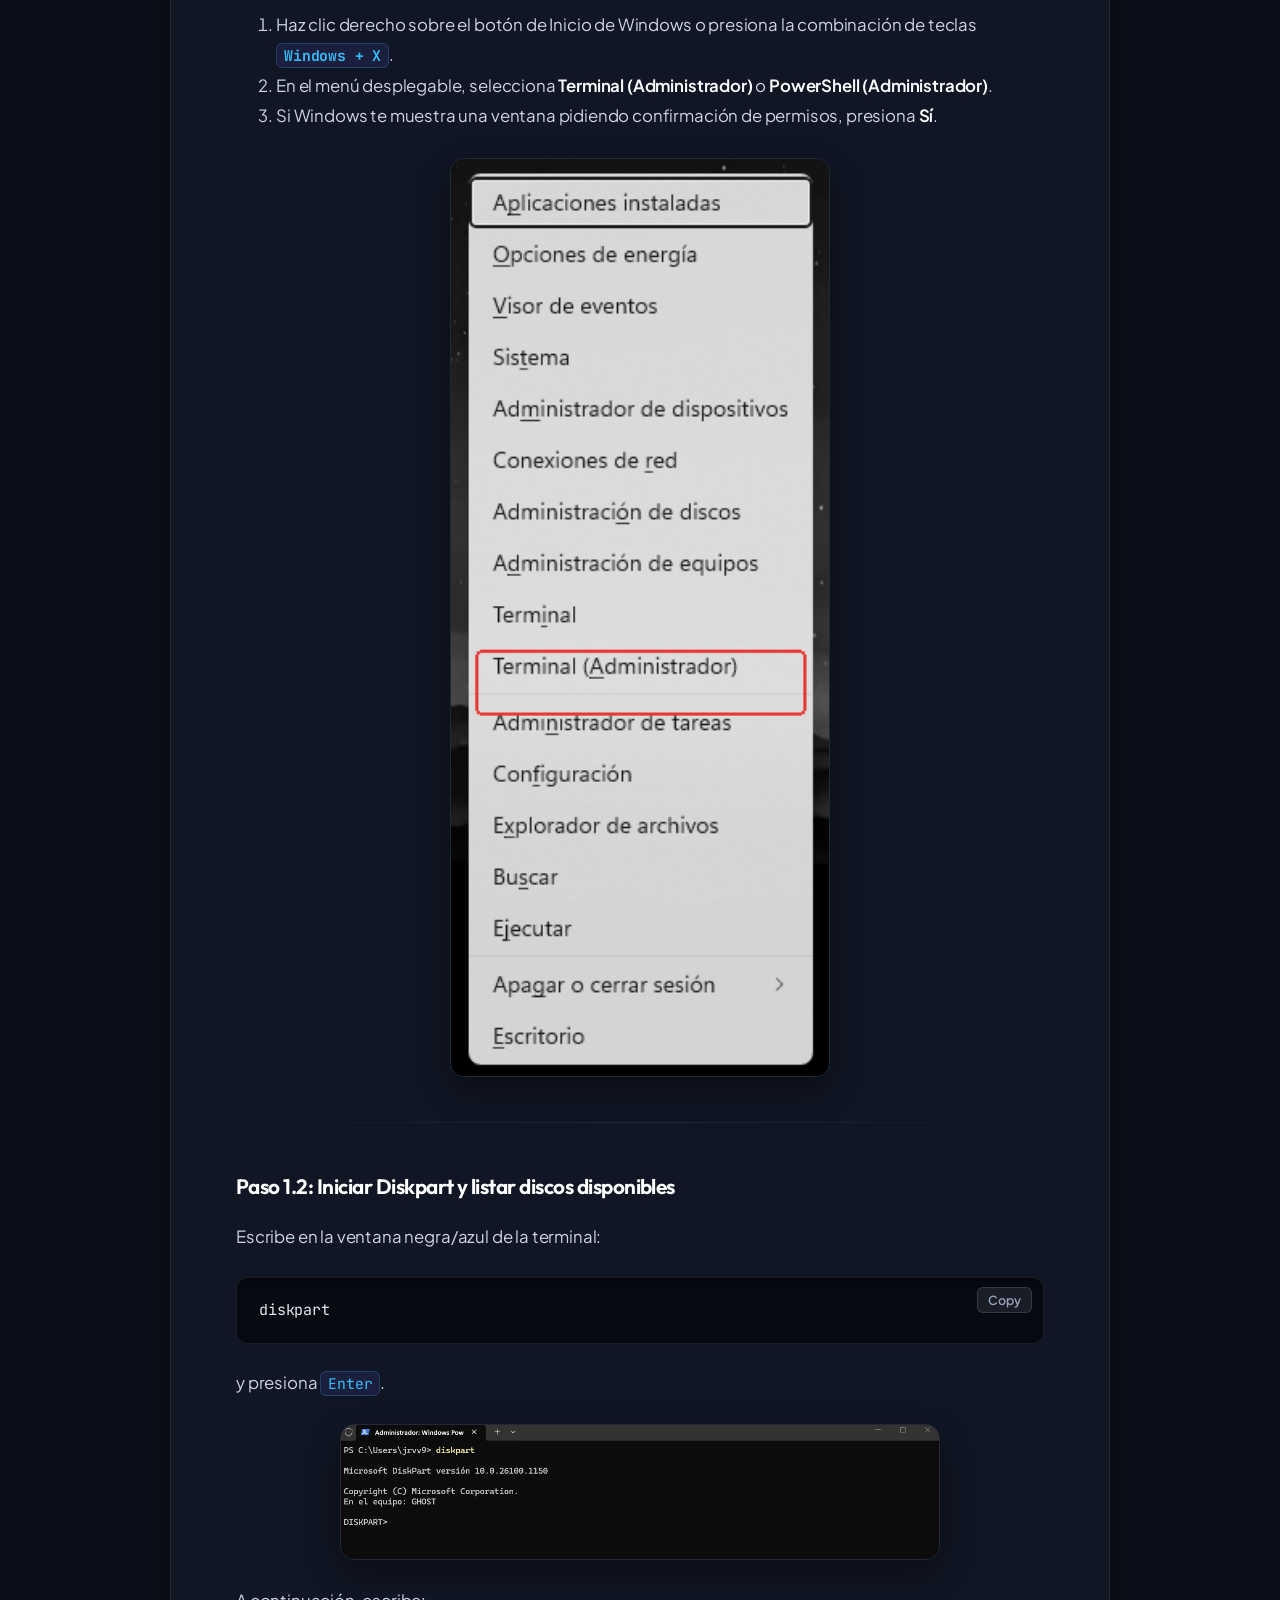
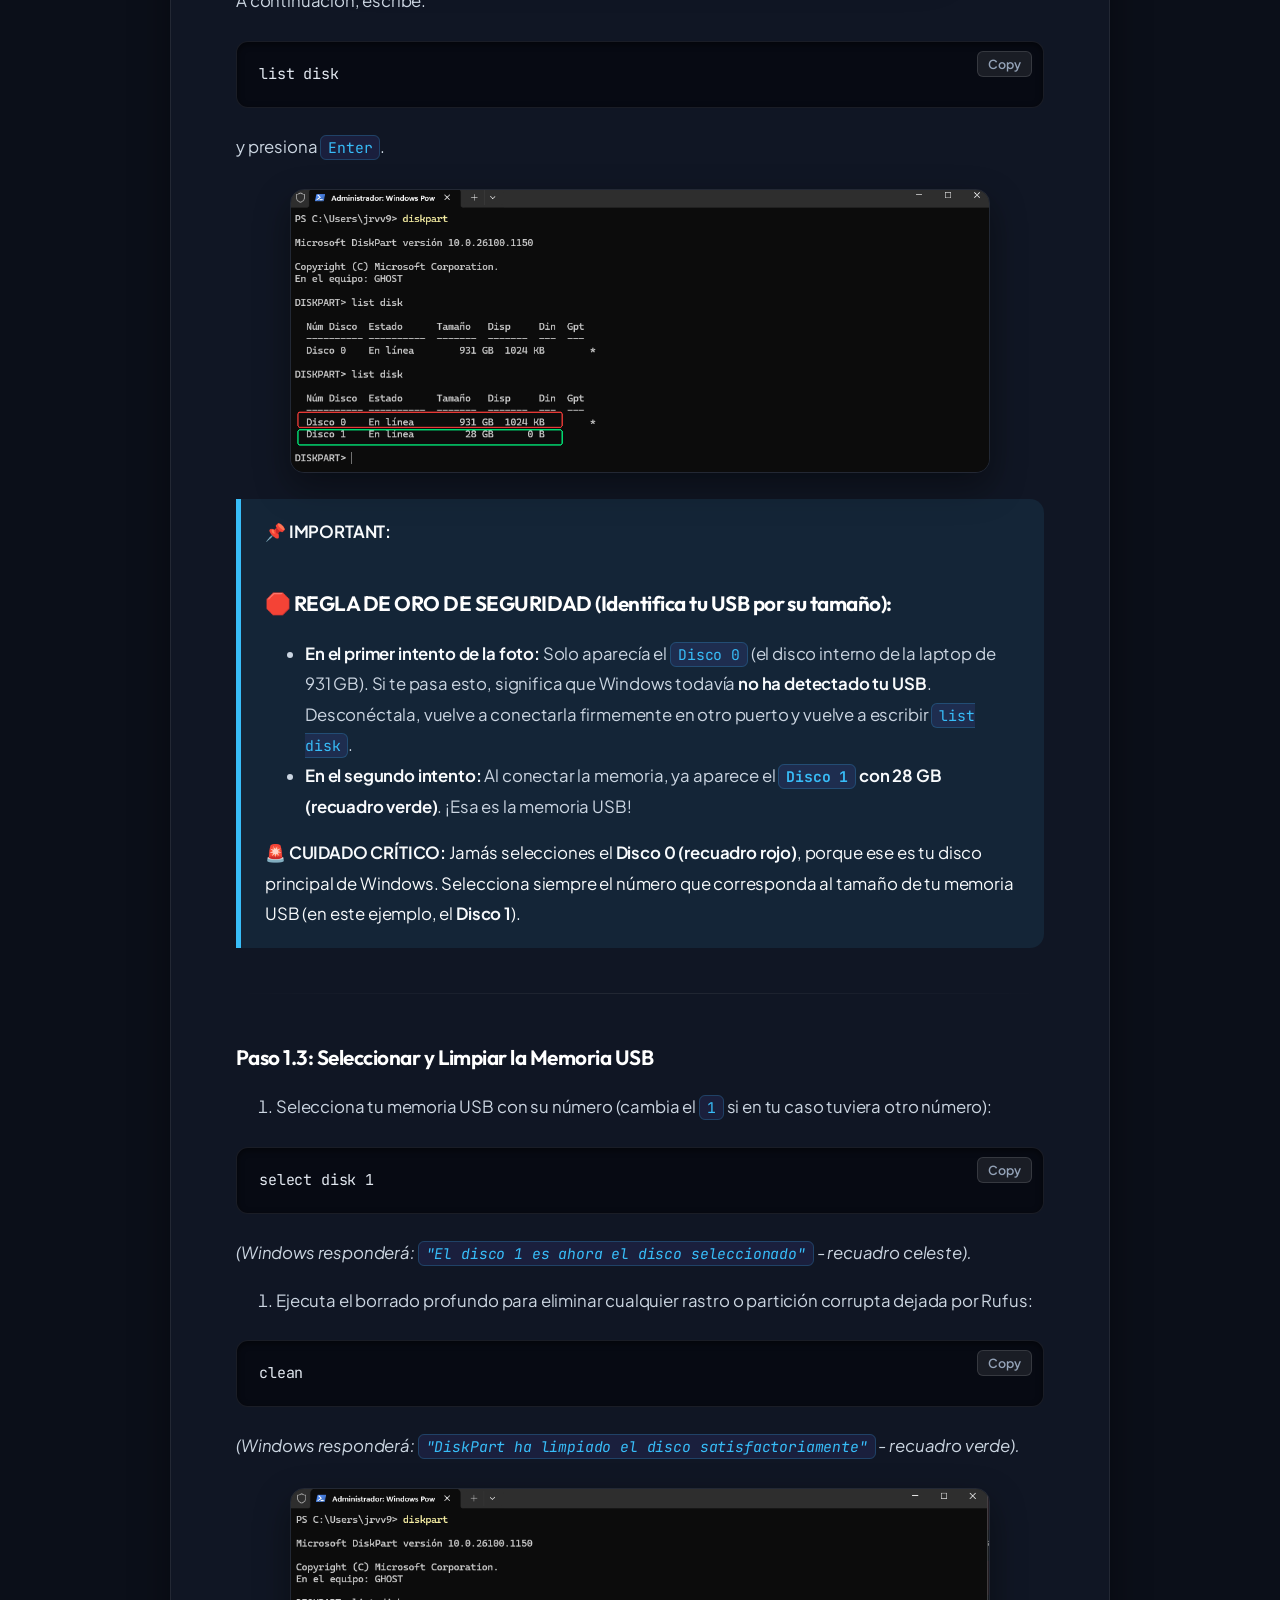
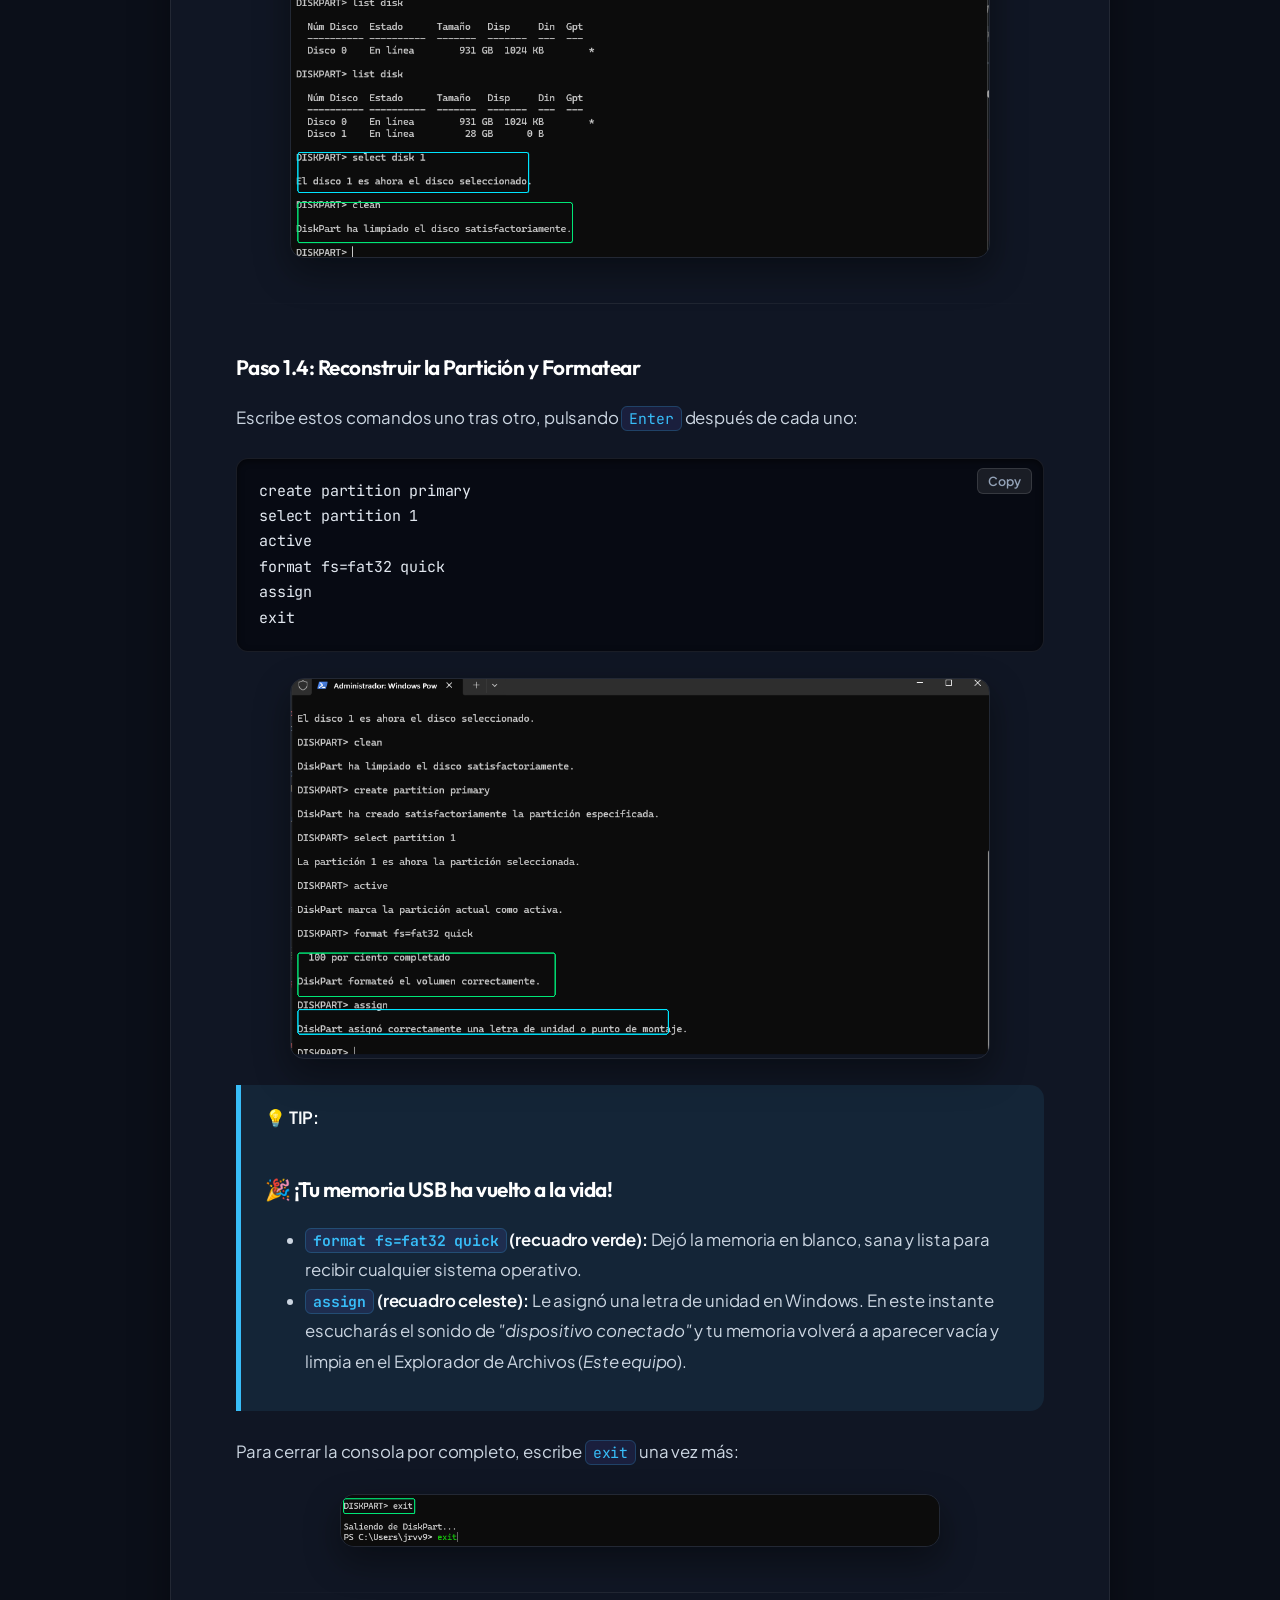
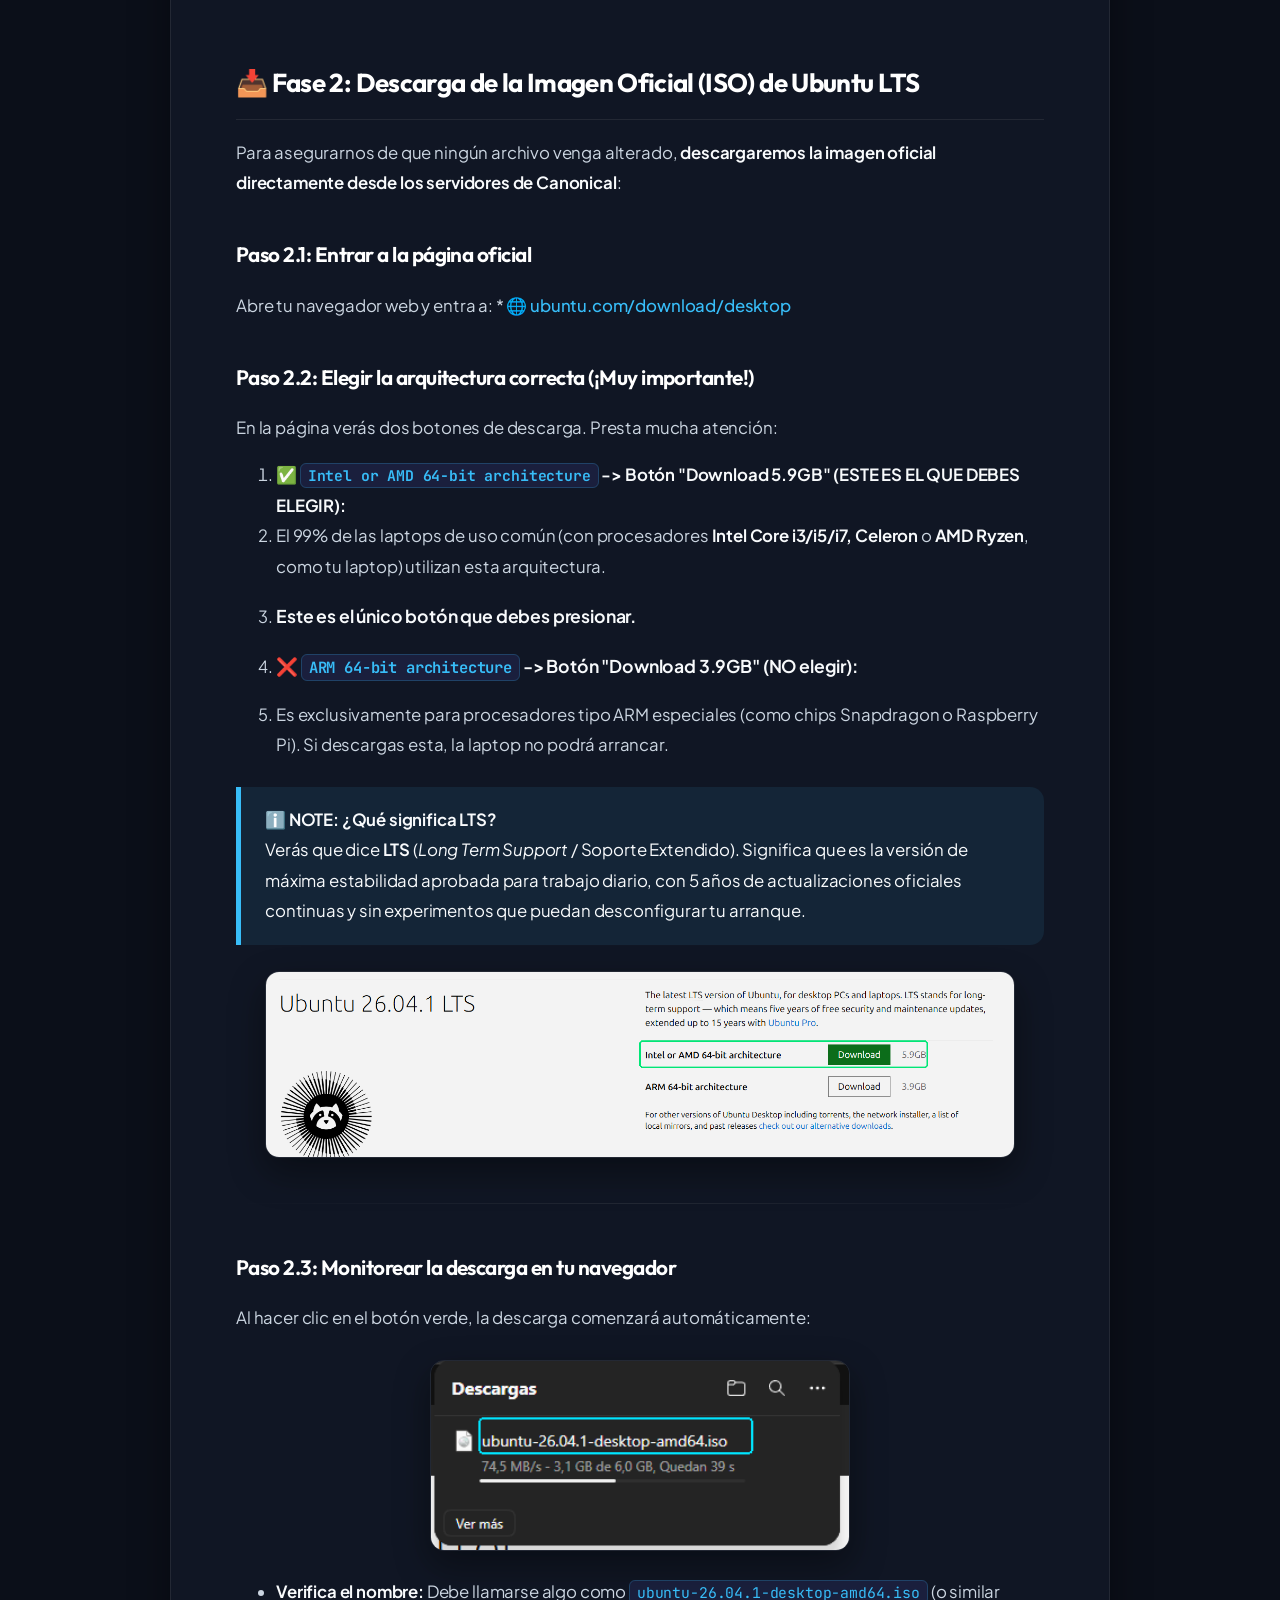
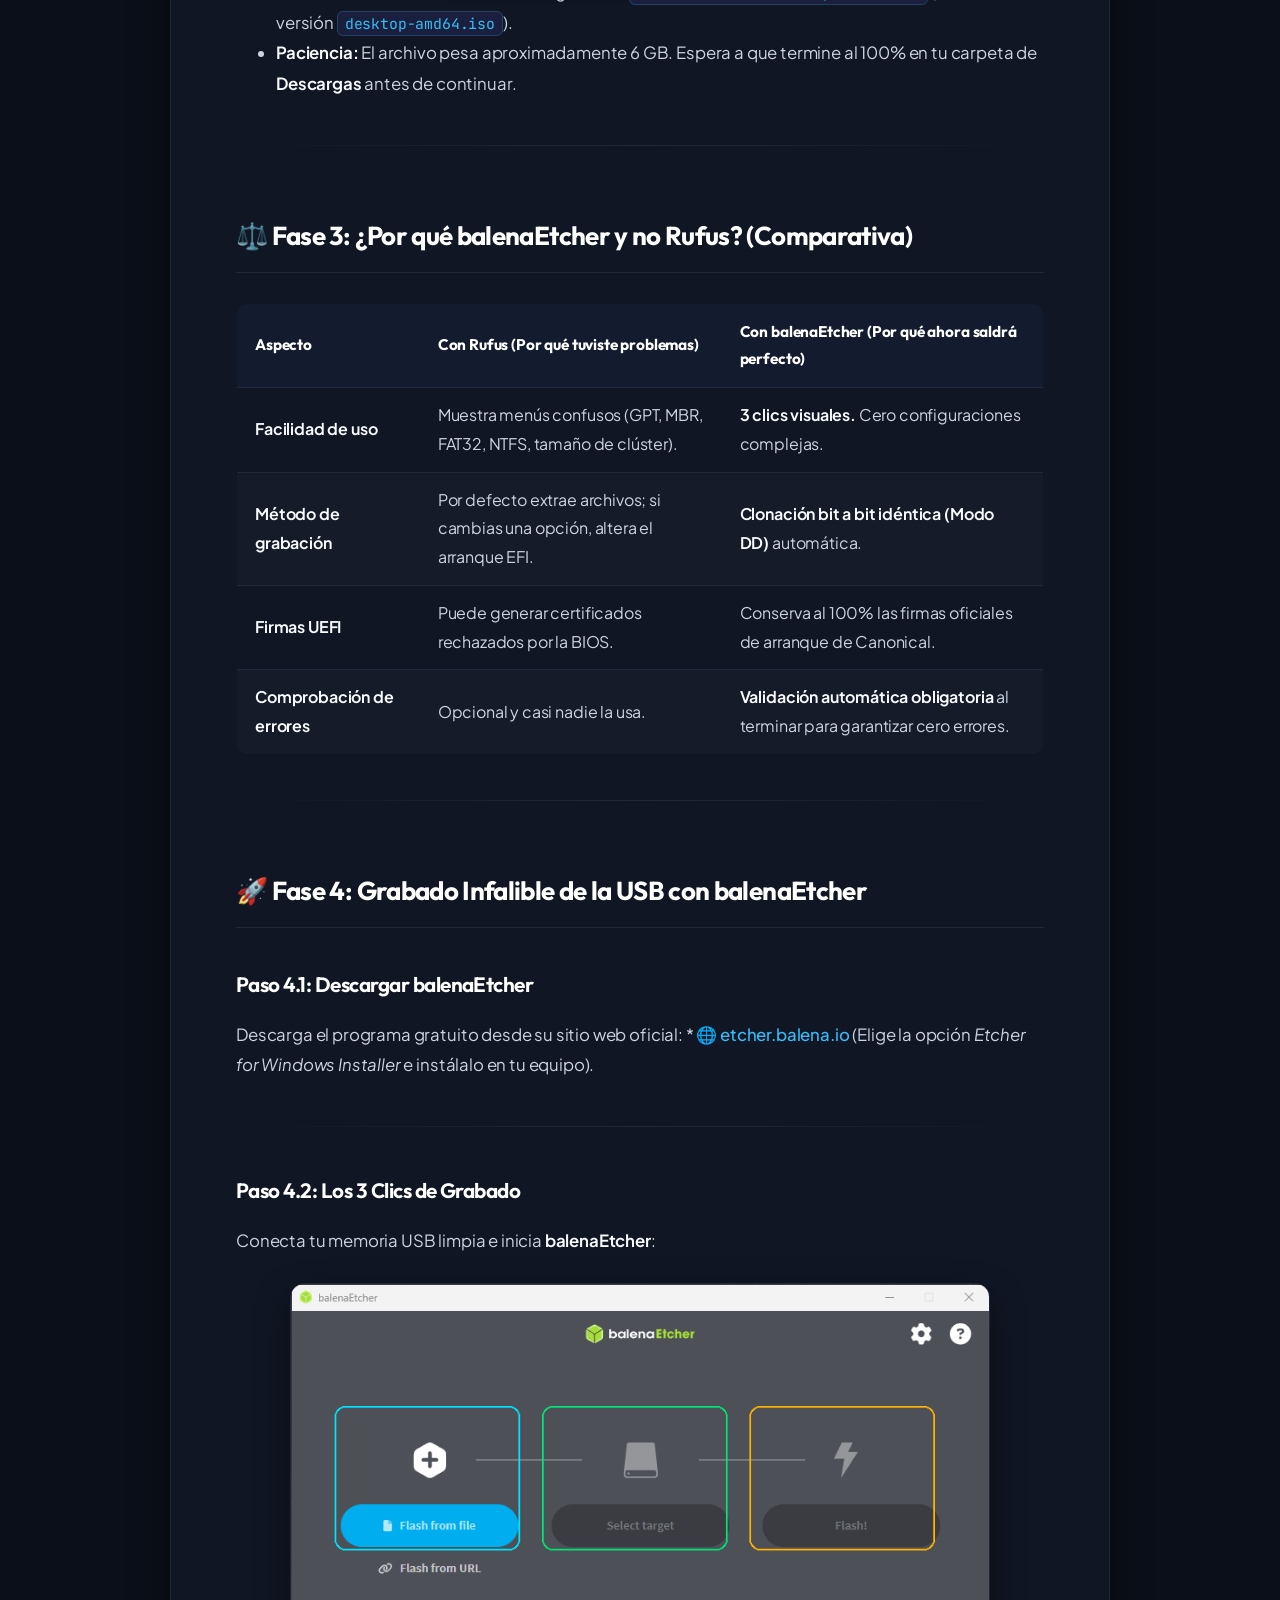
==== commit 53a85dd3: "fix: remove sudo apt update checklist item and add Open Graph social preview meta tags for 钱奕彤" ====
--- a/es.html
+++ b/es.html
@@ -3,7 +3,20 @@
 <head>
 <meta charset="UTF-8">
 <meta name="viewport" content="width=device-width, initial-scale=1.0">
-<title>Guía Visual de Instalación Ubuntu Dual Boot</title>
+<title>Guía Visual de Instalación Ubuntu Dual Boot - Para 钱奕彤</title>
+<meta name="description" content="Guía visual ilustrada paso a paso para la instalación de Ubuntu 24.04 LTS Dual Boot junto a Windows para 钱奕彤.">
+<!-- Open Graph / WhatsApp / WeChat / Facebook -->
+<meta property="og:type" content="website">
+<meta property="og:url" content="https://minilux0.github.io/ubuntu-dualboot-guide/es.html">
+<meta property="og:title" content="Guía Visual de Instalación Ubuntu Dual Boot - Para 钱奕彤">
+<meta property="og:description" content="Guía visual ilustrada paso a paso para la instalación de Ubuntu 24.04 LTS Dual Boot junto a Windows para 钱奕彤.">
+<meta property="og:site_name" content="Ubuntu Dual Boot Guide">
+<meta property="og:image" content="https://minilux0.github.io/ubuntu-dualboot-guide/imagenes_guia/30_instalador_junto_windows.jpg">
+<!-- Twitter Card -->
+<meta name="twitter:card" content="summary_large_image">
+<meta name="twitter:title" content="Guía Visual de Instalación Ubuntu Dual Boot - Para 钱奕彤">
+<meta name="twitter:description" content="Guía visual ilustrada paso a paso para la instalación de Ubuntu 24.04 LTS Dual Boot junto a Windows para 钱奕彤.">
+<meta name="twitter:image" content="https://minilux0.github.io/ubuntu-dualboot-guide/imagenes_guia/30_instalador_junto_windows.jpg">
 <link rel="icon" href="data:image/svg+xml,<svg xmlns=%22http://www.w3.org/2000/svg%22 viewBox=%220 0 100 100%22><text y=%22.9em%22 font-size=%2290%22>🐧</text></svg>">
 
 <style>
@@ -304,7 +317,7 @@
     text-decoration: underline;
   }
 
-  /* Romantic Love Card for Charlotte */
+  /* Romantic Love Card for 钱奕彤 */
   .love-card {
     background: var(--love-bg);
     border: 1px solid var(--love-border);
@@ -1246,9 +1259,9 @@
 
 <h3 id="guia-para-rellenar-los-campos">✍️ Guía para rellenar los campos:</h3>
 <ol>
-<li><strong>Su nombre (<code>Your name</code>):</strong> Tu nombre real (ej. <code>Charlotte</code> o <code>钱奕彤</code>).</li>
-<li><strong>Nombre de su equipo (<code>Your computer's name</code>):</strong> El nombre con el que se identificará tu laptop en la red (ej. <code>charlotte-matebook</code> o <code>matebook-ubuntu</code>). Escríbelo en minúsculas y sin espacios.</li>
-<li><strong>Nombre de usuario (<code>Pick a username</code>):</strong> El nombre técnico de tu cuenta y de tu carpeta personal (<code>/home/usuario</code>). Debe ser en <strong>minúsculas y sin espacios ni caracteres especiales</strong> (ej. <code>charlotte</code>).</li>
+<li><strong>Su nombre (<code>Your name</code>):</strong> Tu nombre real (ej. <code>钱奕彤</code>).</li>
+<li><strong>Nombre de su equipo (<code>Your computer's name</code>):</strong> El nombre con el que se identificará tu laptop en la red (ej. <code>yitong-matebook</code> o <code>matebook-ubuntu</code>). Escríbelo en minúsculas y sin espacios.</li>
+<li><strong>Nombre de usuario (<code>Pick a username</code>):</strong> El nombre técnico de tu cuenta y de tu carpeta personal (<code>/home/usuario</code>). Debe ser en <strong>minúsculas y sin espacios ni caracteres especiales</strong> (ej. <code>yitong</code>).</li>
 <li><strong>Contraseña (<code>Choose a password</code>) y Confirmar contraseña:</strong>  <blockquote>
 <p>📌 <strong>IMPORTANT:</strong>
 Esta contraseña será tu clave maestra de administración (<strong><code>sudo</code></strong>). La necesitarás cada vez que instales un programa o hagas cambios importantes en el sistema. Elige una que recuerdes bien y no la olvides.</p>
@@ -1359,13 +1372,12 @@
 <li>[ ] Usuario, nombre de máquina y contraseña maestra configurados.</li>
 <li>[ ] Memoria USB retirada al ver el mensaje <em>"Please remove installation medium"</em>.</li>
 <li>[ ] Menú GRUB comprobado: puedes entrar a Ubuntu y a Windows cuando tú quieras.</li>
-<li>[ ] Primera actualización <code>sudo apt update</code> realizada con éxito.</li>
 </ul>
 <hr />
 <p>🎉 <strong>¡Felicitaciones bae!</strong> Espero haber ayudado y espero que todo esto te haya servido de gran ayuda, te amo mucho y no te olvides de darme muchos besitos cuando me veas en persona. Seguramente ando durmiendo o no sé JAJAJAJ ¡muaaaaaaaaaa! 💕</p>
   </main>
 </div>
 <button id="back-to-top" onclick="scrollToTop()" title="Back to top">↑</button>
-<footer>Preparado con mucho cariño para Charlotte (钱奕彤) &bull; Guía de Ubuntu 24.04 LTS Dual Boot &bull; 2026</footer>
+<footer>Preparado con mucho cariño para 钱奕彤 &bull; Guía de Ubuntu 24.04 LTS Dual Boot</footer>
 </body>
 </html>
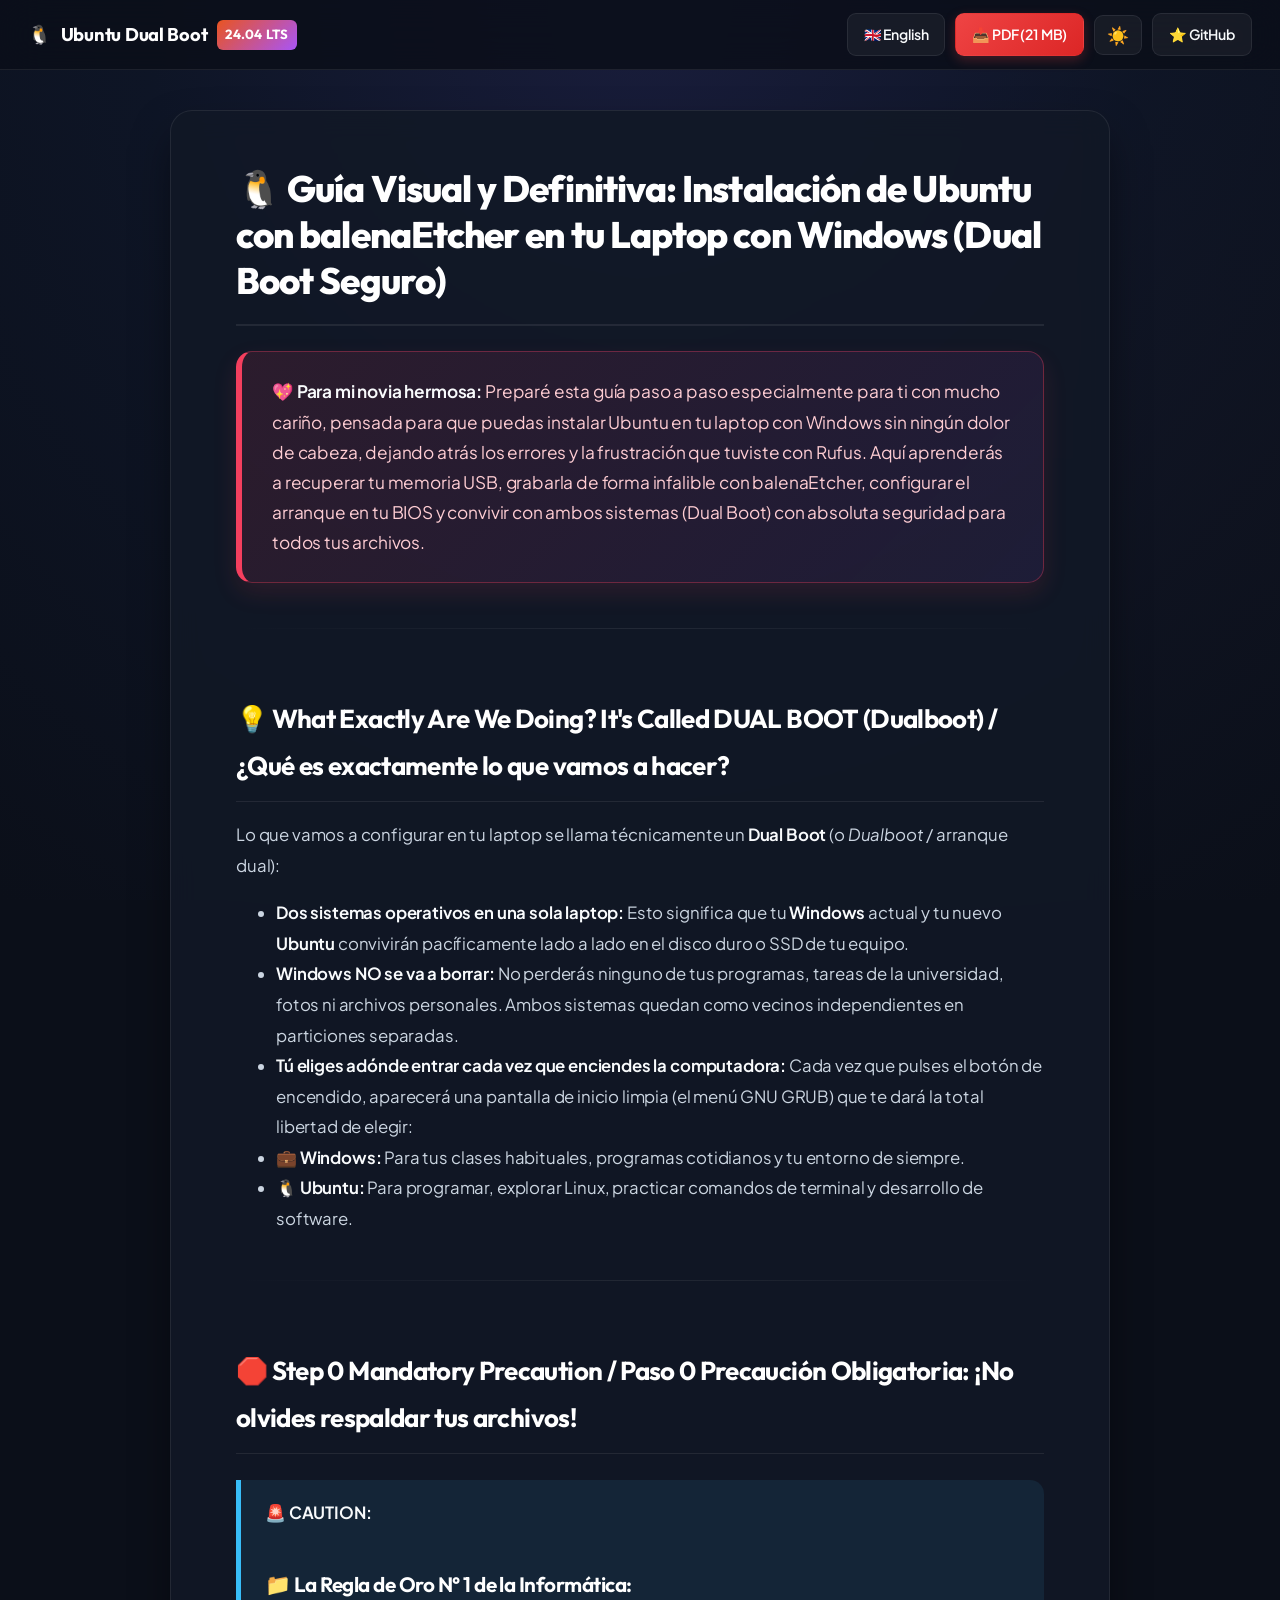
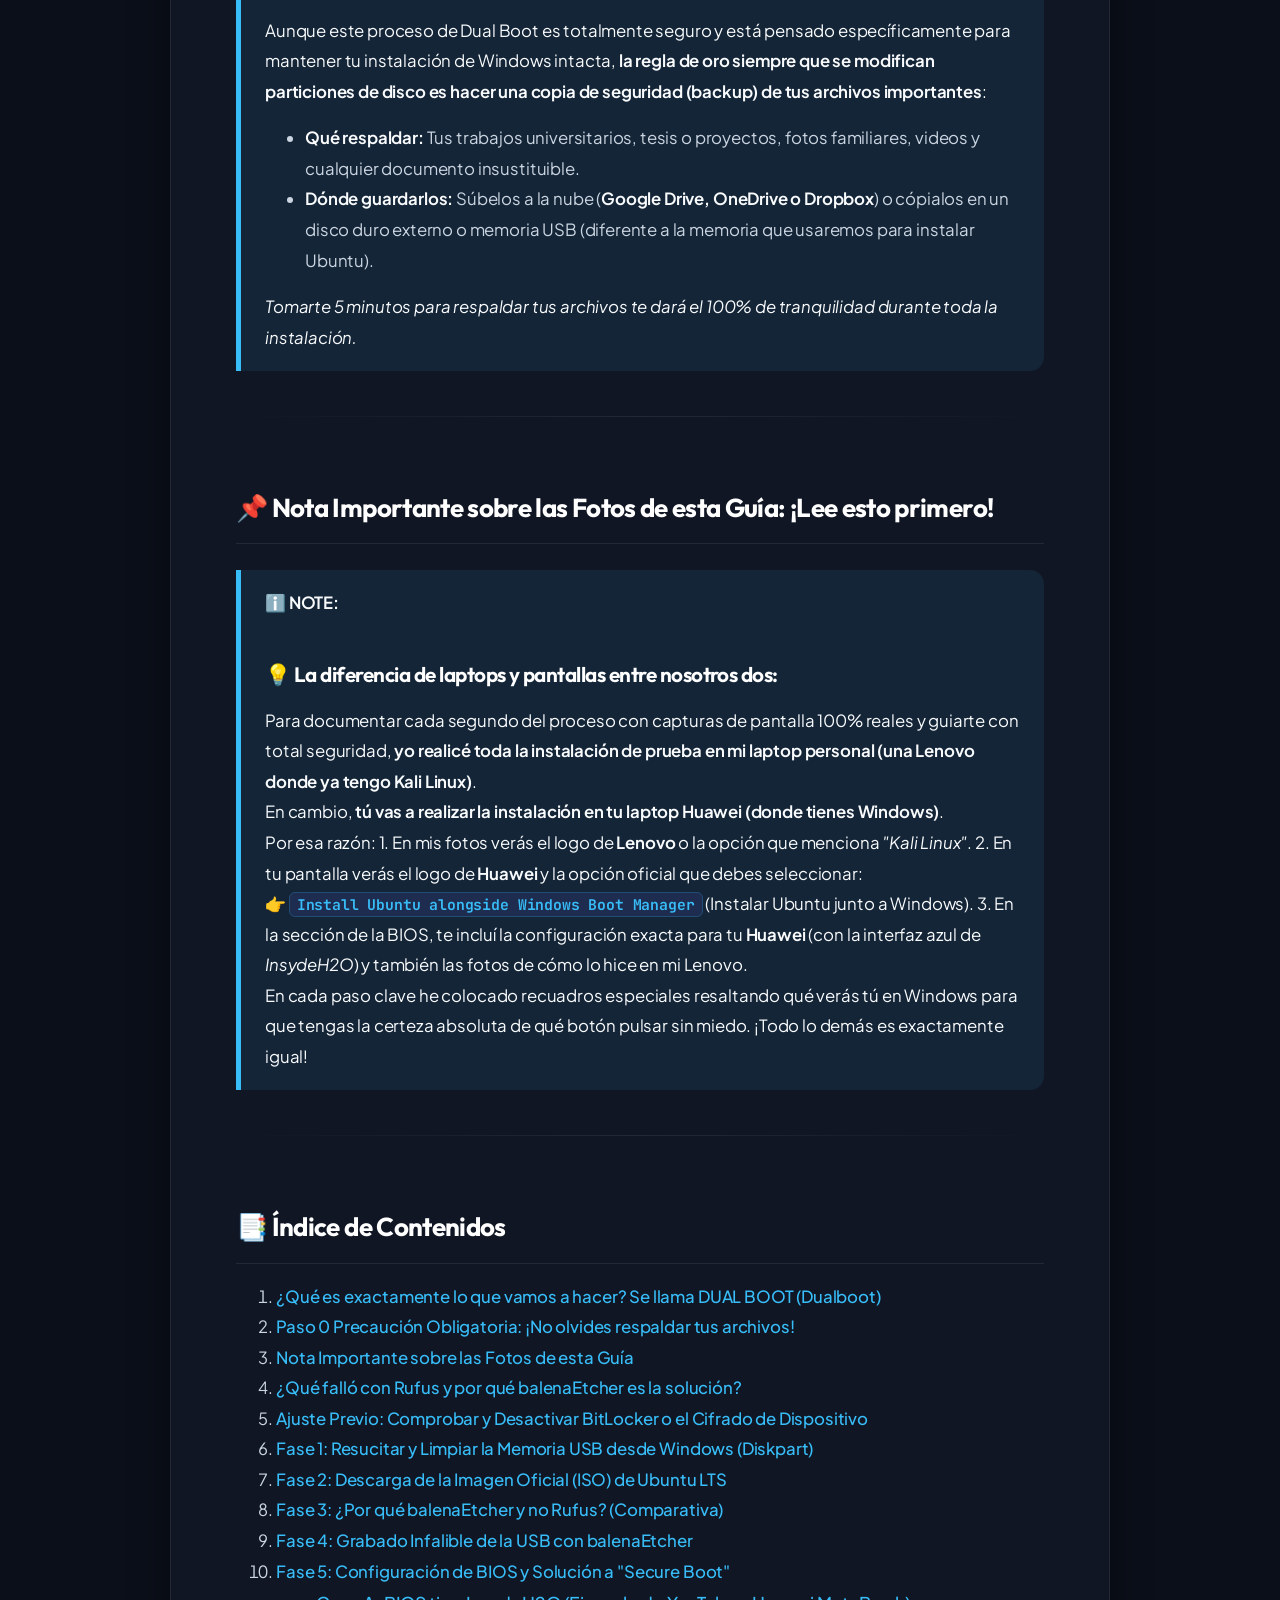
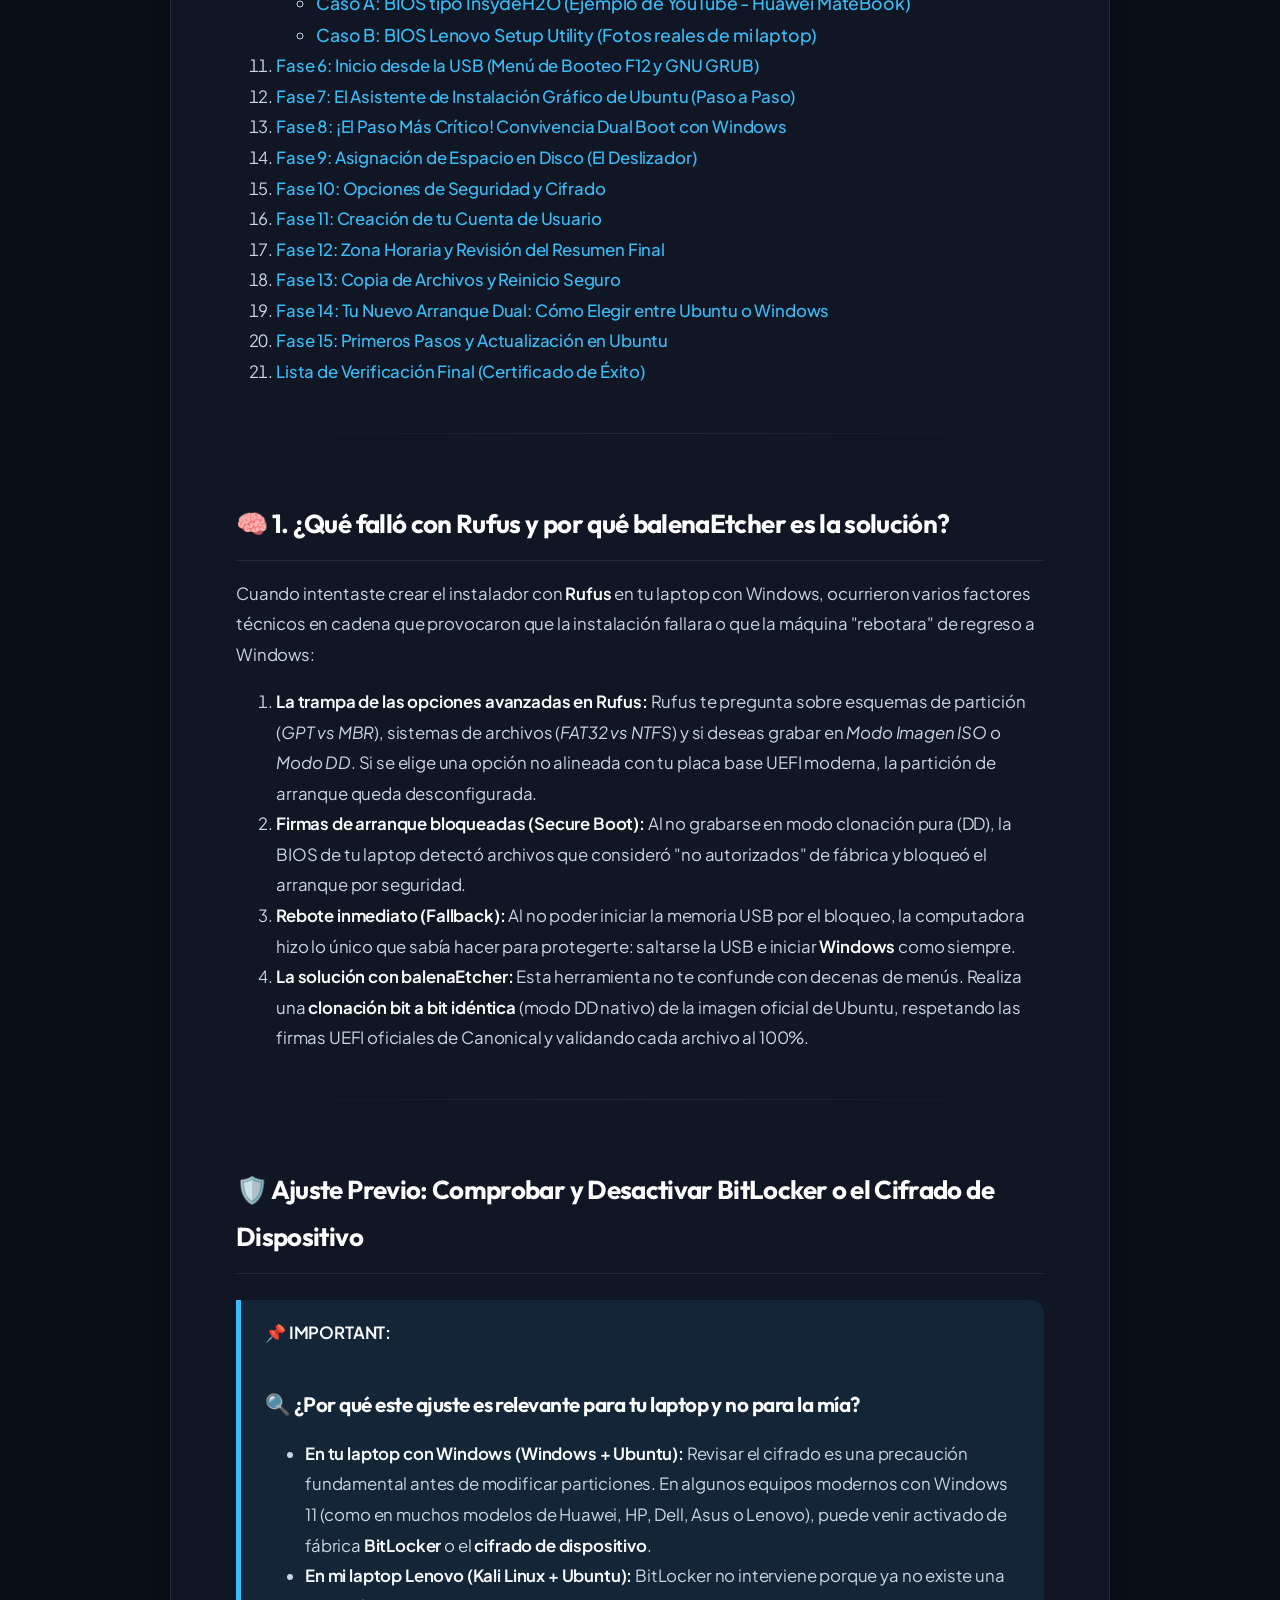
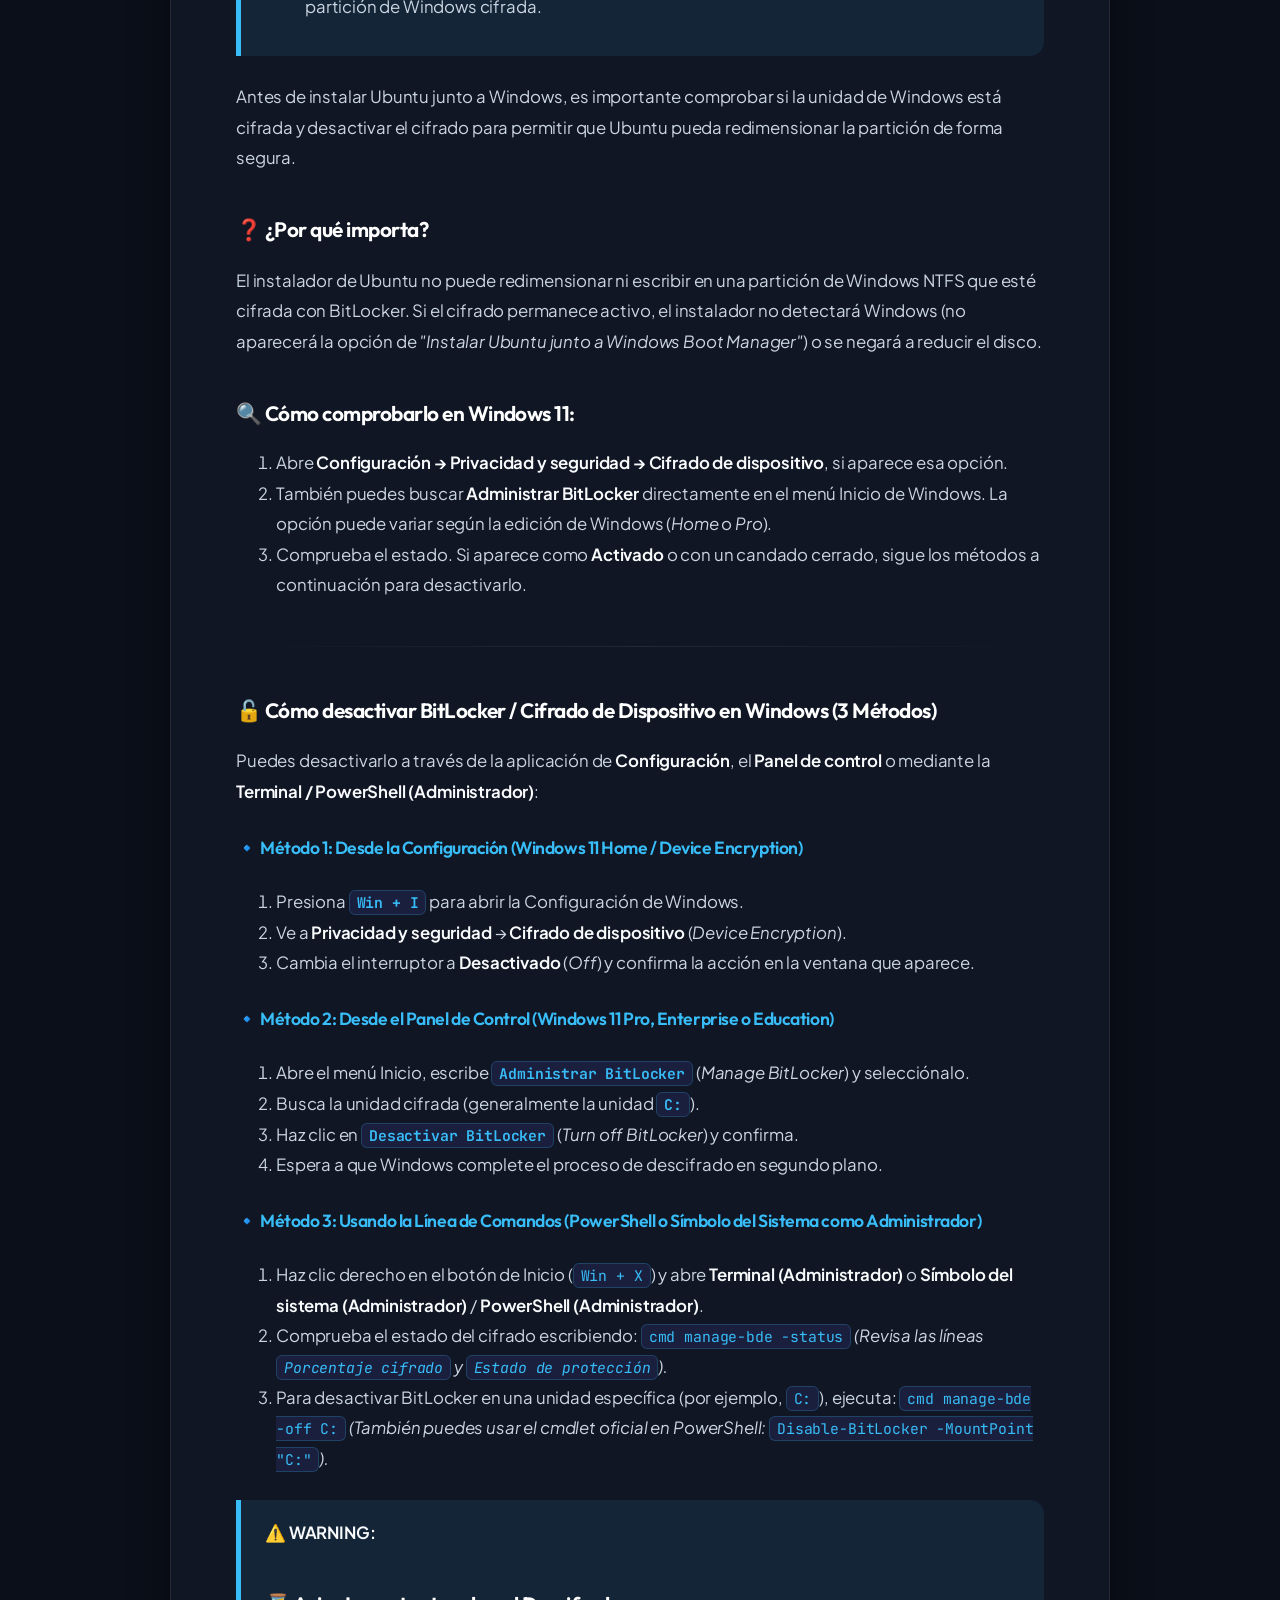
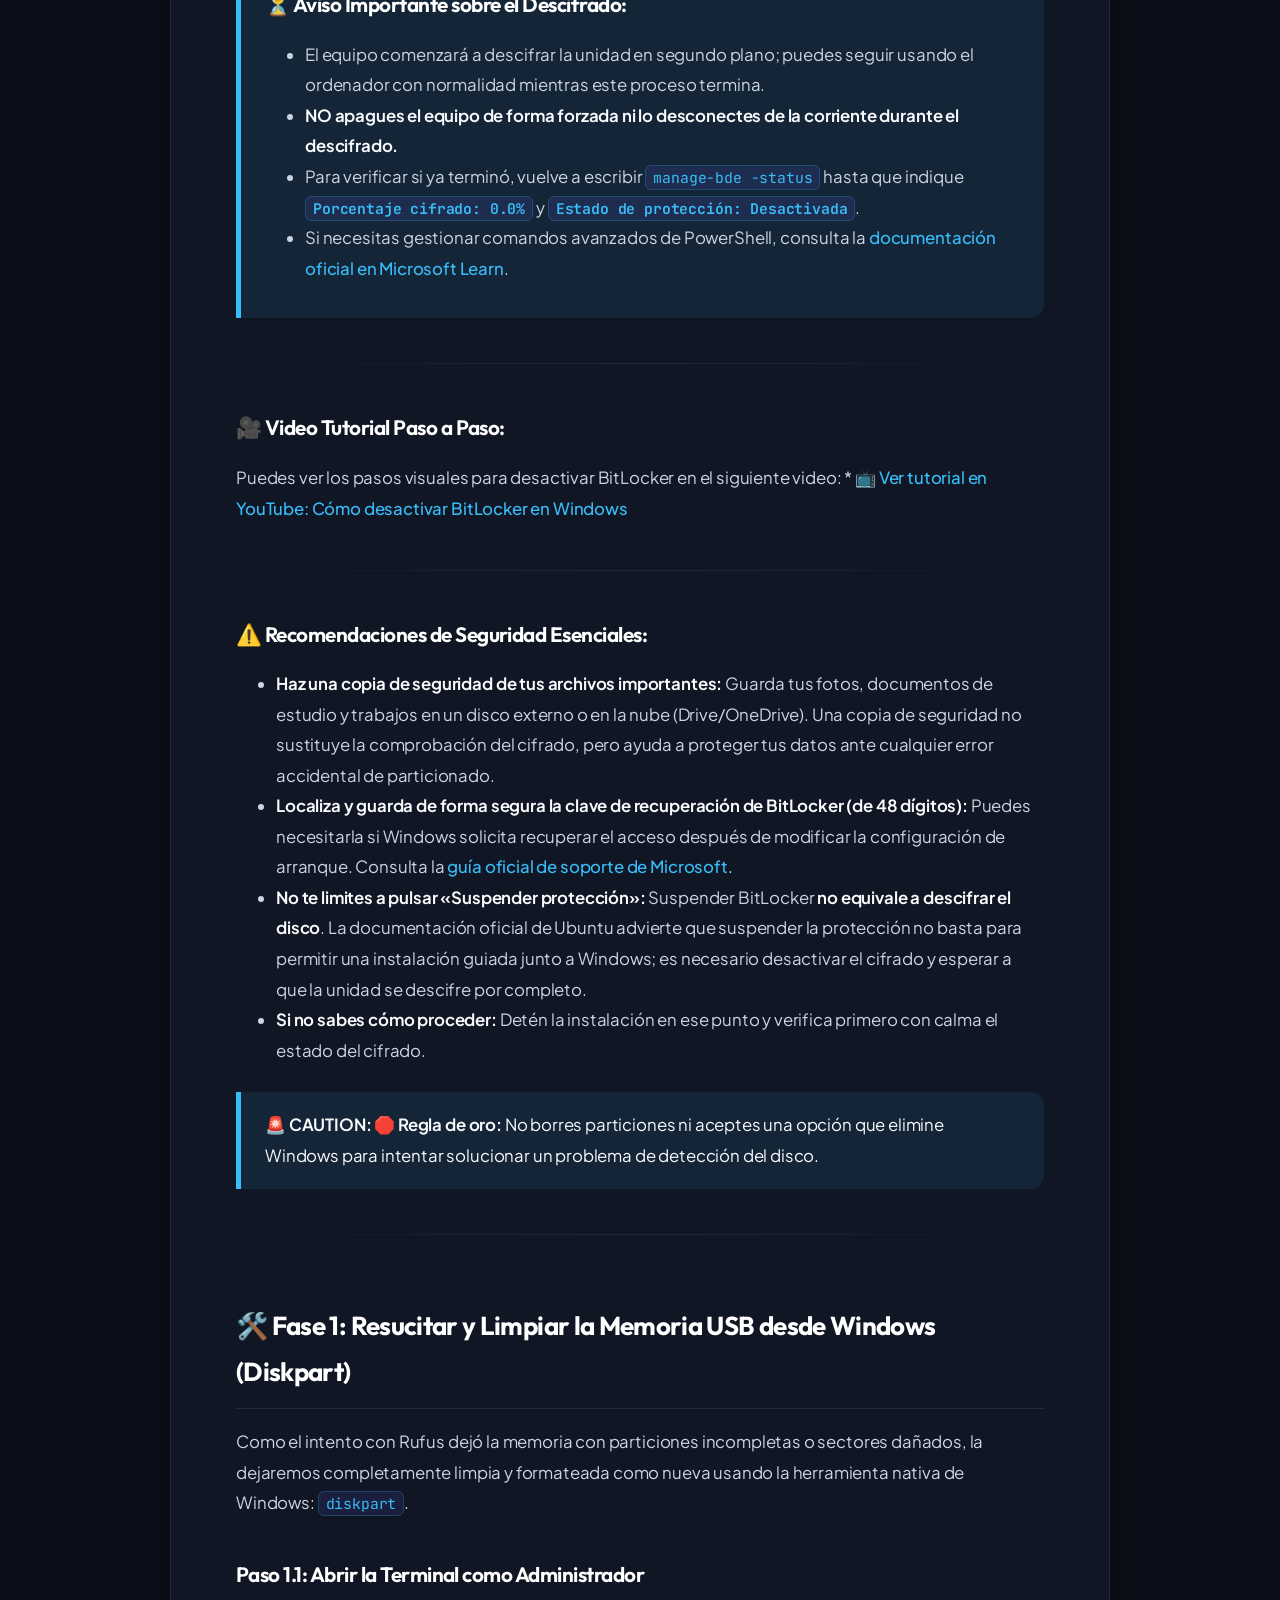
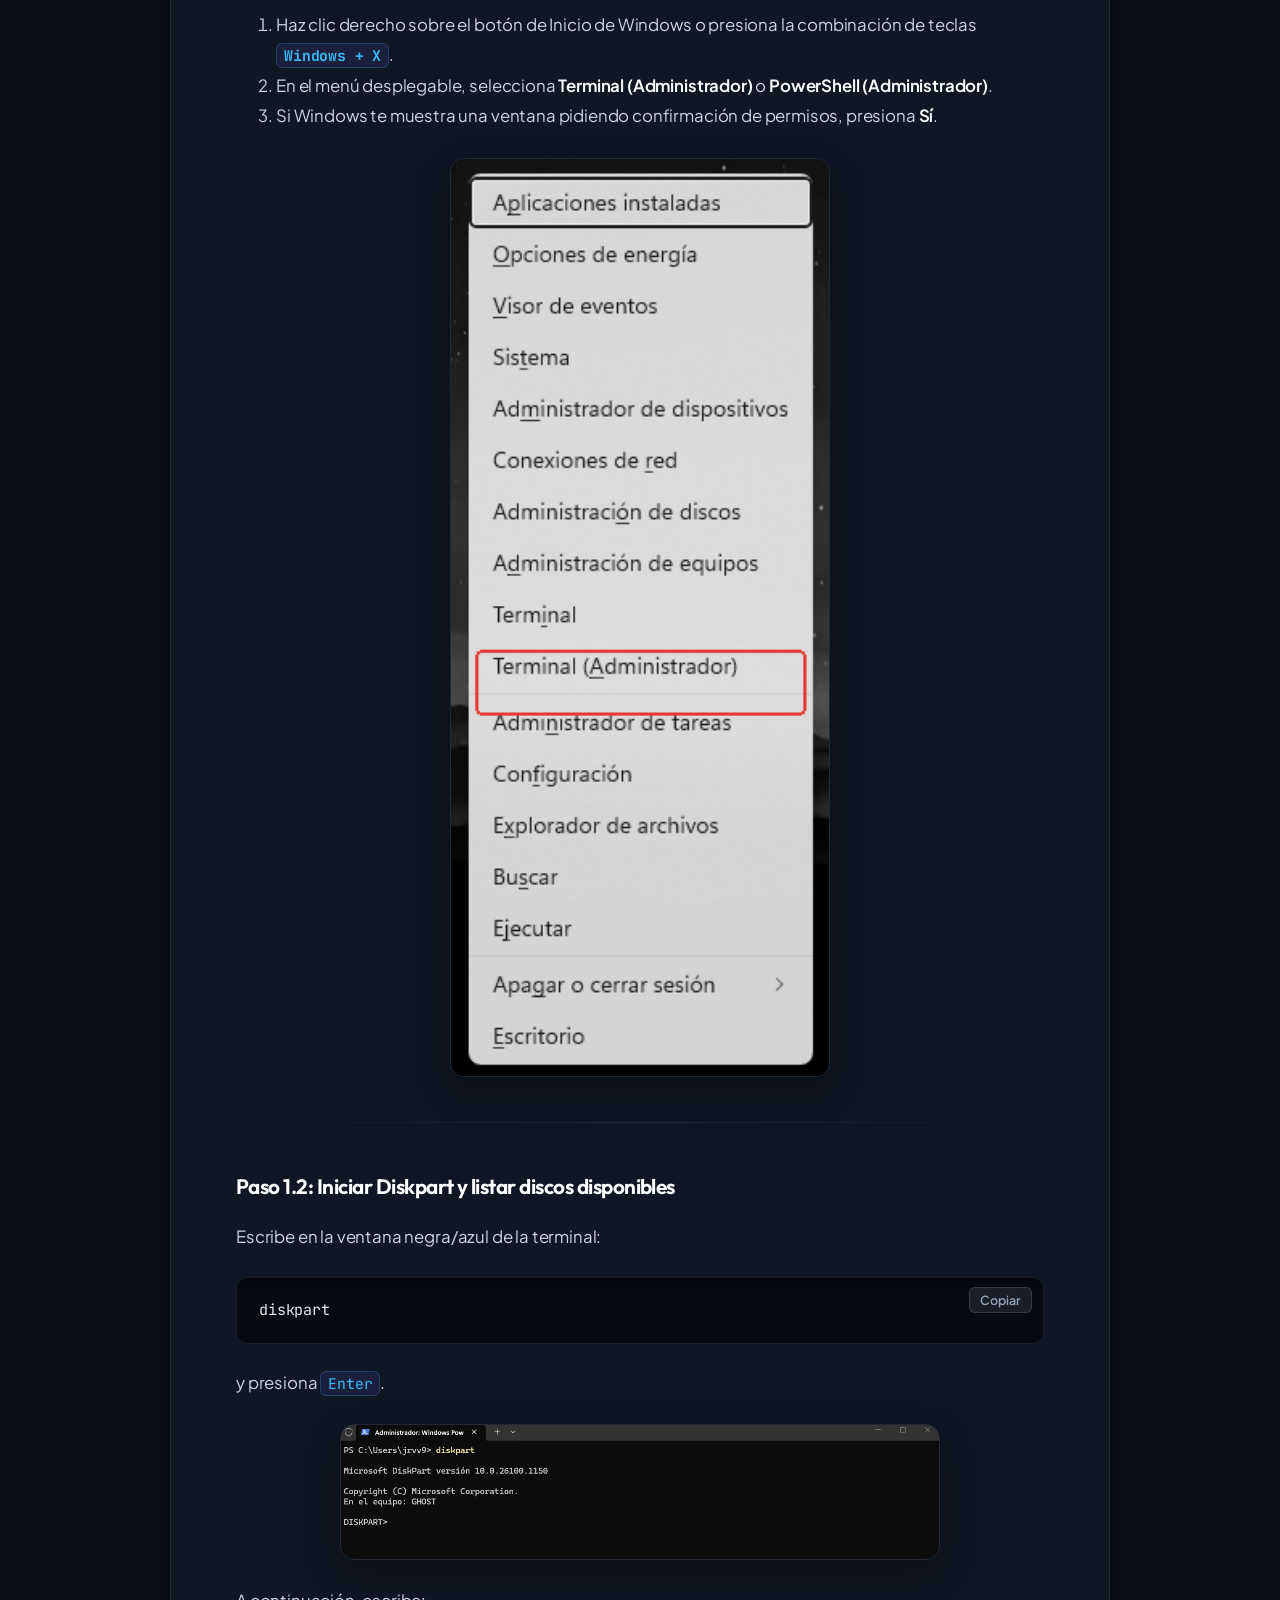
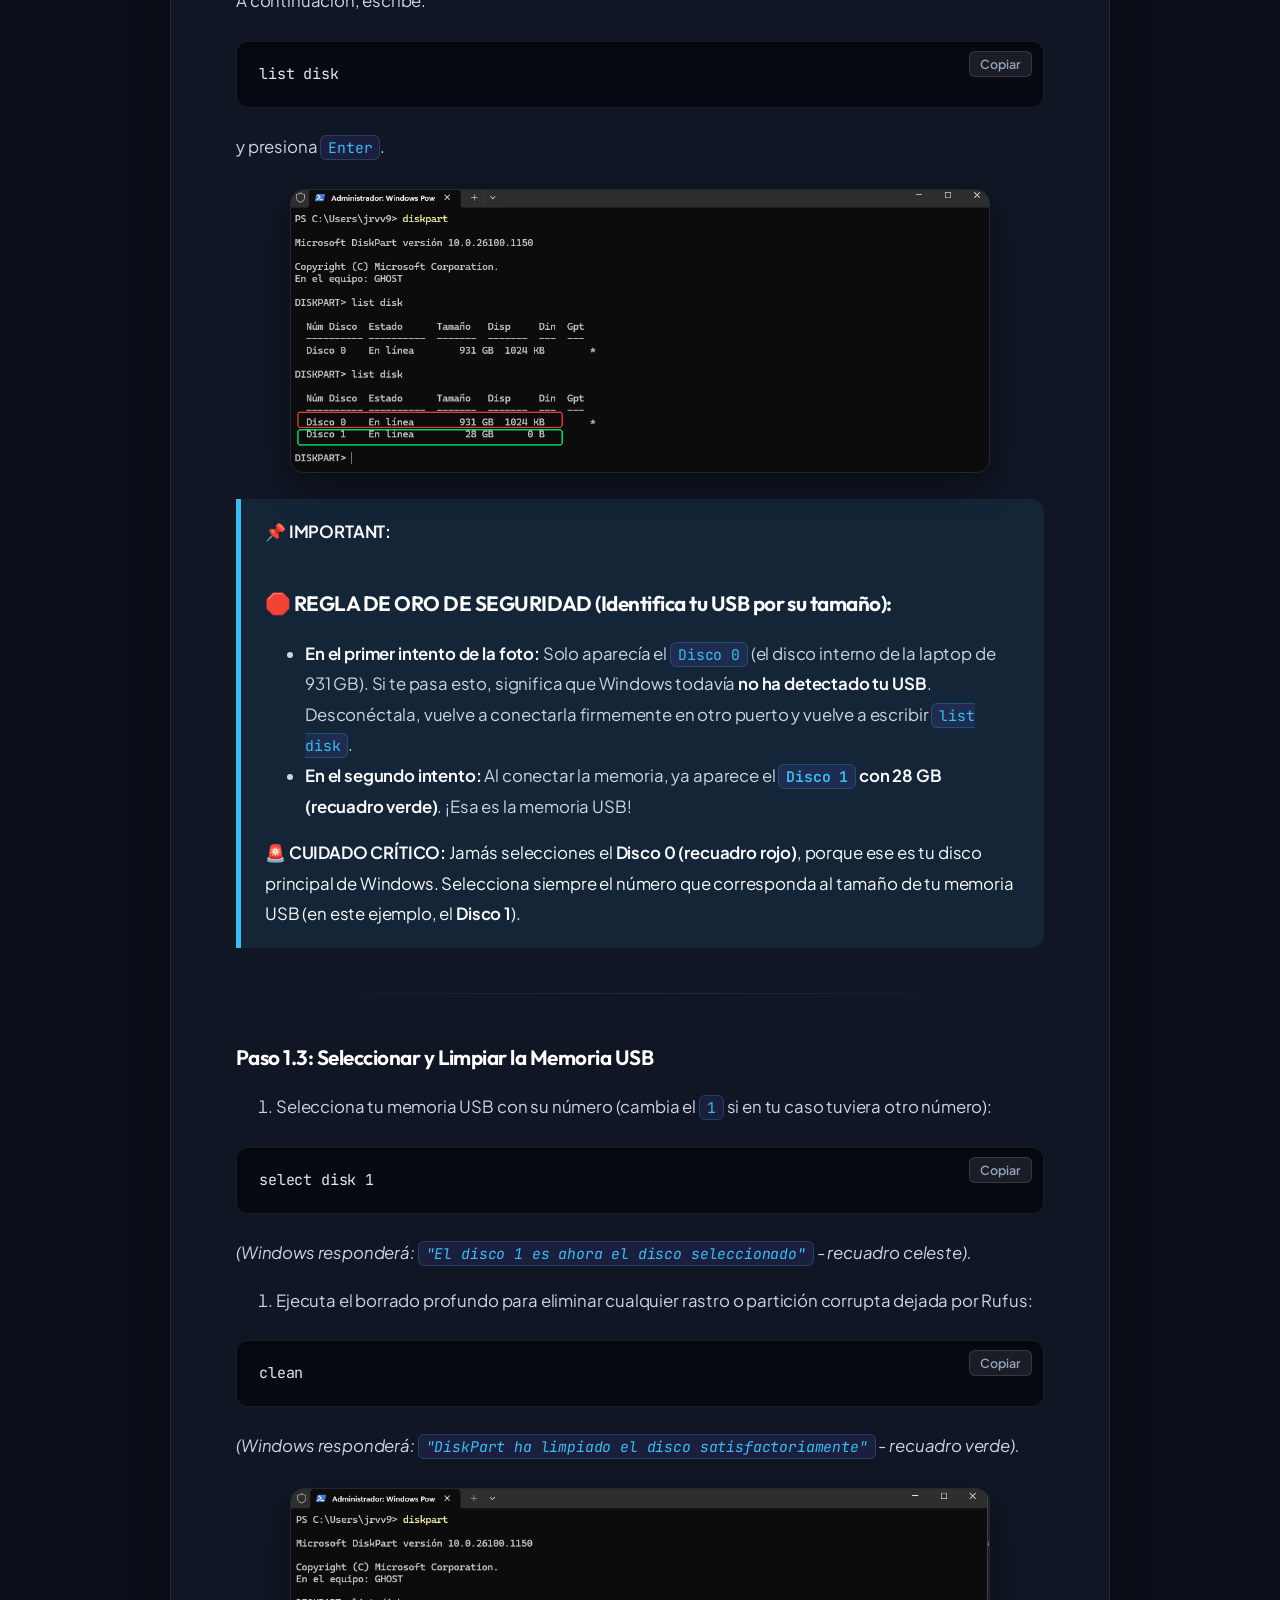
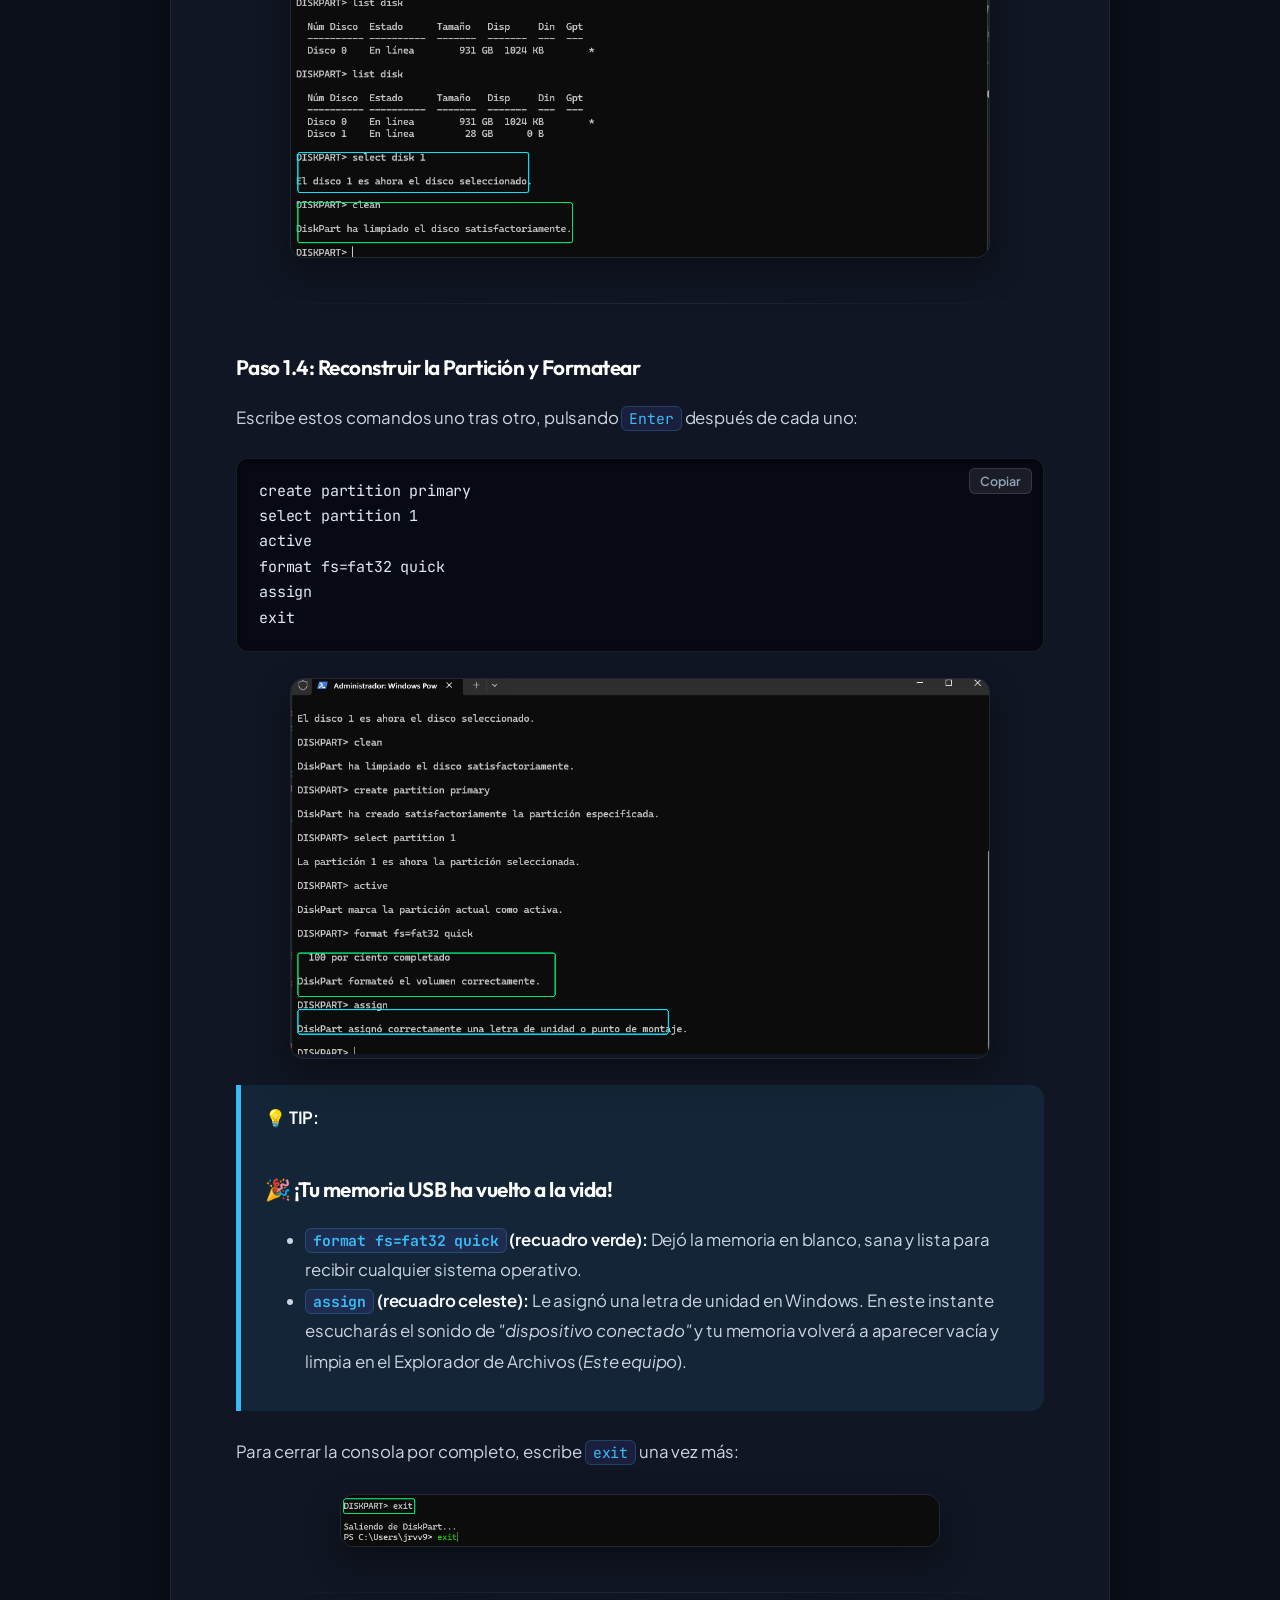
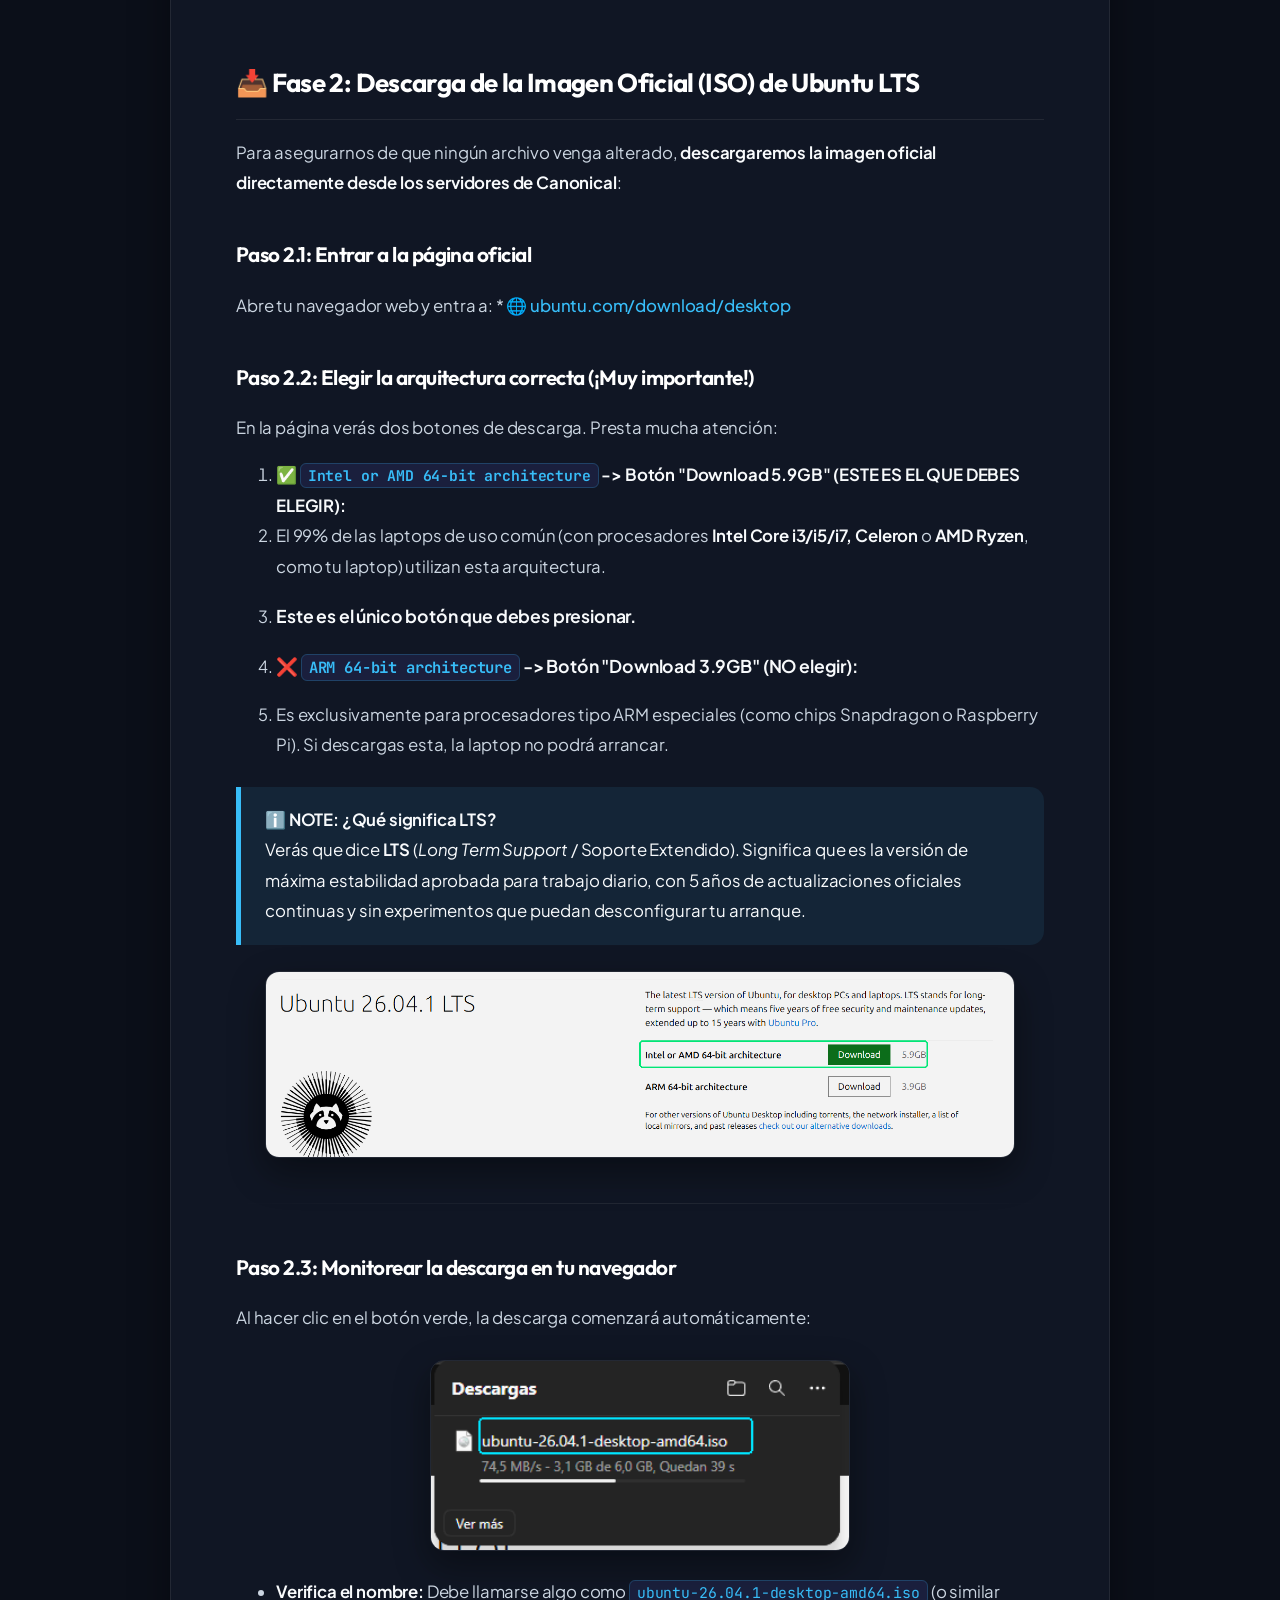
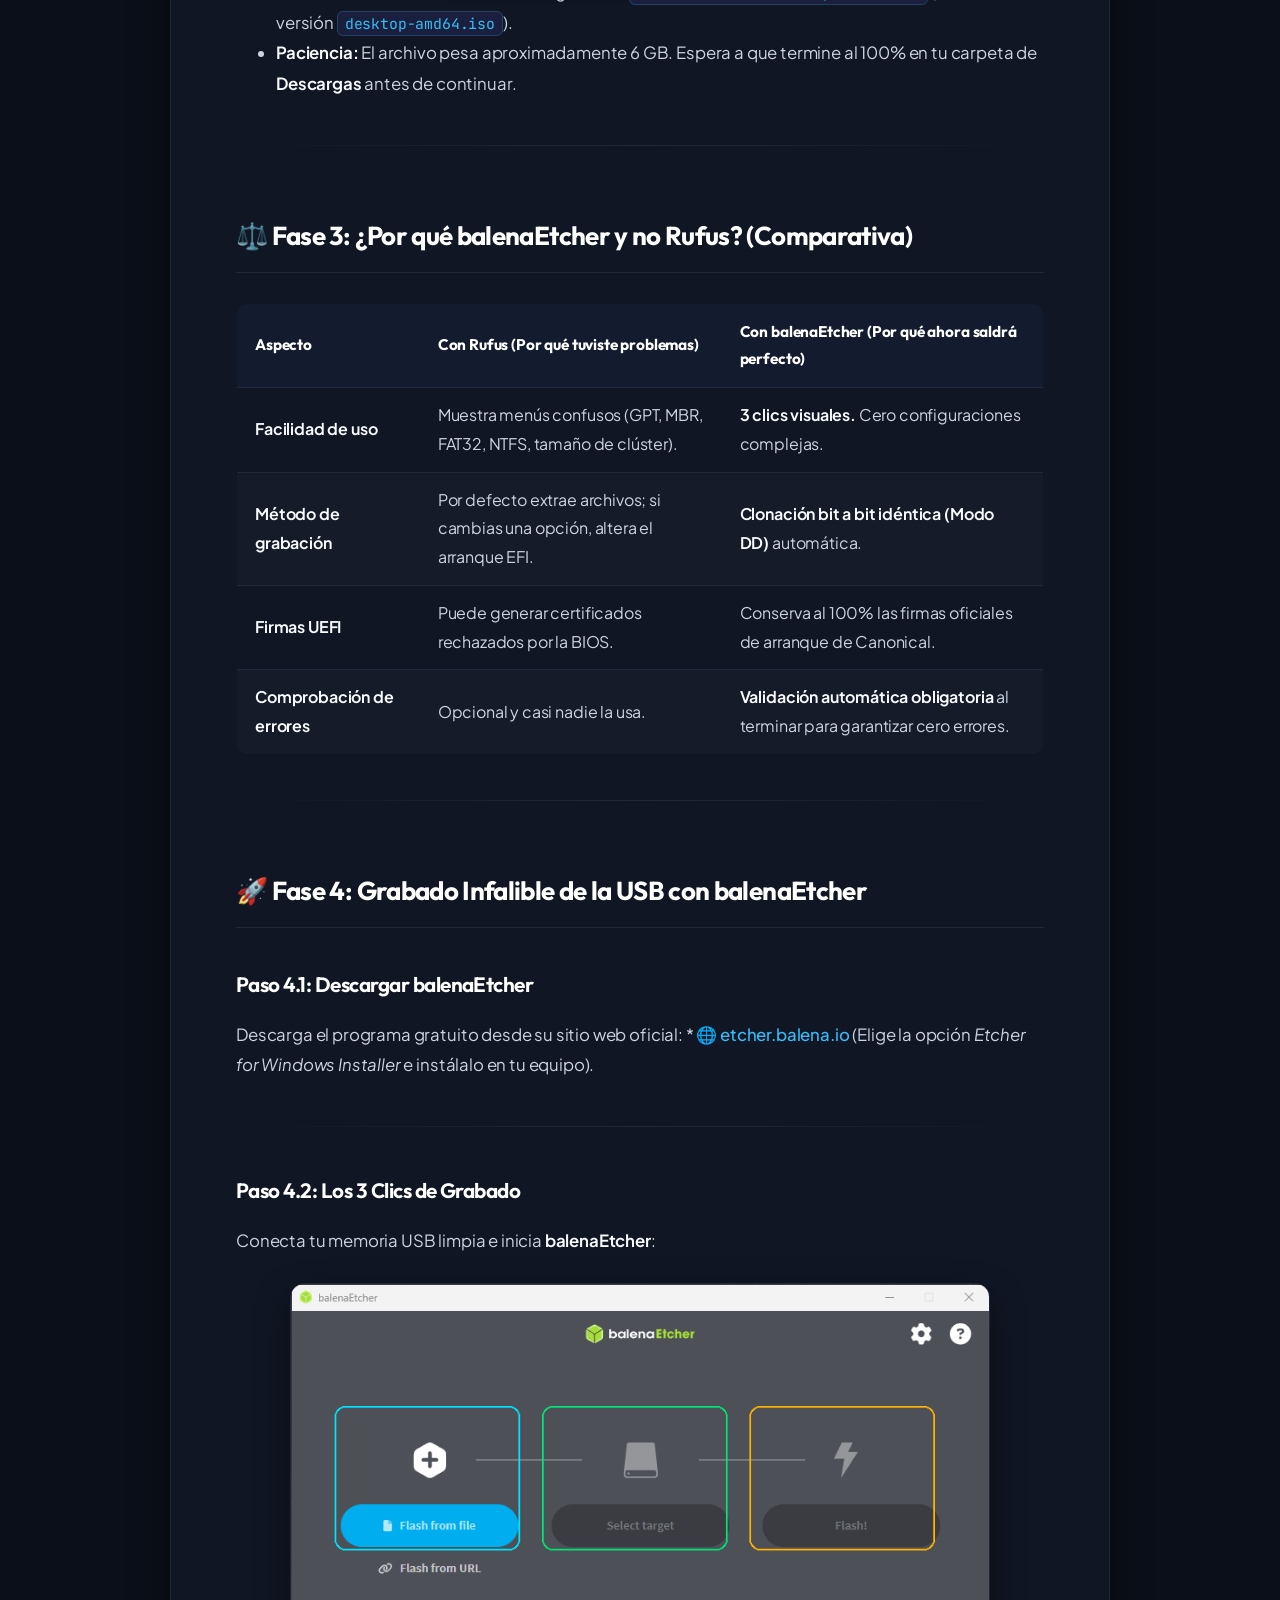
==== commit 6cd23f39: "feat: add GNU GRUB dual-boot screenshot (Phase 14) and clean up noisy asterisks and bold tokens" ====
--- a/es.html
+++ b/es.html
@@ -19,556 +19,8 @@
 <meta name="twitter:image" content="https://minilux0.github.io/ubuntu-dualboot-guide/imagenes_guia/30_instalador_junto_windows.jpg">
 <link rel="icon" href="data:image/svg+xml,<svg xmlns=%22http://www.w3.org/2000/svg%22 viewBox=%220 0 100 100%22><text y=%22.9em%22 font-size=%2290%22>🐧</text></svg>">
 
-<style>
-  @import url('https://fonts.googleapis.com/css2?family=Outfit:wght@400;500;600;700;800&family=Plus+Jakarta+Sans:ital,wght@0,300;0,400;0,500;0,600;0,700;1,400&family=JetBrains+Mono:wght@400;500;600&display=swap');
-
-  :root {
-    --bg-base: #0b0f19;
-    --bg-mesh: radial-gradient(circle at 50% 0%, rgba(99, 102, 241, 0.16) 0%, rgba(15, 23, 42, 0.75) 45%, #0b0f19 100%),
-               radial-gradient(circle at 100% 60%, rgba(233, 84, 32, 0.08) 0%, transparent 40%);
-    --card-surface: rgba(18, 24, 38, 0.88);
-    --card-border: rgba(255, 255, 255, 0.08);
-    --card-hover-border: rgba(99, 102, 241, 0.35);
-    
-    --text-main: #f8fafc;
-    --text-muted: #cbd5e1;
-    --text-subtle: #94a3b8;
-    --heading-main: #ffffff;
-    
-    --brand-ubuntu: #e95420;
-    --brand-indigo: #6366f1;
-    --brand-cyan: #38bdf8;
-    --brand-emerald: #10b981;
-    --brand-rose: #f43f5e;
-    --brand-amber: #f59e0b;
-    
-    --navbar-bg: rgba(11, 15, 25, 0.85);
-    --navbar-border: rgba(255, 255, 255, 0.08);
-    
-    --code-inline-bg: rgba(99, 102, 241, 0.12);
-    --code-inline-text: #38bdf8;
-    --code-inline-border: rgba(56, 189, 248, 0.22);
-    
-    --pre-bg: #070a13;
-    --pre-border: rgba(255, 255, 255, 0.08);
-    
-    --table-head: #131b2e;
-    --table-border: #1e293b;
-    --table-zebra: rgba(255, 255, 255, 0.02);
-    
-    --callout-note: rgba(56, 189, 248, 0.09);
-    --callout-note-border: #38bdf8;
-    --callout-tip: rgba(16, 185, 129, 0.09);
-    --callout-tip-border: #10b981;
-    --callout-warn: rgba(245, 158, 11, 0.1);
-    --callout-warn-border: #f59e0b;
-    --callout-danger: rgba(239, 68, 68, 0.1);
-    --callout-danger-border: #ef4444;
-    
-    --love-bg: linear-gradient(135deg, rgba(244, 63, 94, 0.12), rgba(168, 85, 247, 0.09));
-    --love-border: rgba(244, 63, 94, 0.35);
-    --love-text: #fecdd3;
-    
-    --shadow-glass: 0 20px 45px -10px rgba(0, 0, 0, 0.65);
-  }
-
-  [data-theme="light"] {
-    --bg-base: #f8fafc;
-    --bg-mesh: radial-gradient(circle at 50% 0%, #e0e7ff 0%, #f1f5f9 50%, #f8fafc 100%);
-    --card-surface: rgba(255, 255, 255, 0.96);
-    --card-border: #e2e8f0;
-    --card-hover-border: #cbd5e1;
-    
-    --text-main: #0f172a;
-    --text-muted: #334155;
-    --text-subtle: #64748b;
-    --heading-main: #0f172a;
-    
-    --navbar-bg: rgba(255, 255, 255, 0.9);
-    --navbar-border: #e2e8f0;
-    
-    --code-inline-bg: #f1f5f9;
-    --code-inline-text: #0284c7;
-    --code-inline-border: #cbd5e1;
-    
-    --pre-bg: #0f172a;
-    --pre-border: #334155;
-    
-    --table-head: #f1f5f9;
-    --table-border: #cbd5e1;
-    --table-zebra: #f8fafc;
-    
-    --callout-note: #eff6ff;
-    --callout-note-border: #3b82f6;
-    --callout-tip: #ecfdf5;
-    --callout-tip-border: #10b981;
-    --callout-warn: #fffbeb;
-    --callout-warn-border: #f59e0b;
-    --callout-danger: #fef2f2;
-    --callout-danger-border: #ef4444;
-    
-    --love-bg: linear-gradient(135deg, #fff1f2, #fdf4ff);
-    --love-border: #f43f5e;
-    --love-text: #9f1239;
-    
-    --shadow-glass: 0 10px 30px -5px rgba(0, 0, 0, 0.05);
-  }
-
-  * { box-sizing: border-box; }
-  
-  html {
-    scroll-behavior: smooth;
-  }
-
-  body {
-    font-family: 'Plus Jakarta Sans', -apple-system, BlinkMacSystemFont, 'Segoe UI', Roboto, sans-serif;
-    line-height: 1.8;
-    color: var(--text-main);
-    background-color: var(--bg-base);
-    background-image: var(--bg-mesh);
-    background-attachment: fixed;
-    margin: 0;
-    padding: 0;
-    -webkit-font-smoothing: antialiased;
-    letter-spacing: -0.01em;
-    transition: background-color 0.25s ease, color 0.25s ease;
-  }
-
-  /* Scroll Progress Bar */
-  #progress-bar {
-    position: fixed;
-    top: 0;
-    left: 0;
-    height: 3px;
-    width: 0%;
-    background: linear-gradient(90deg, #e95420, #a855f7, #38bdf8);
-    z-index: 10000;
-    transition: width 0.1s ease;
-  }
-
-  /* Header & Navbar */
-  .navbar {
-    position: sticky;
-    top: 0;
-    z-index: 1000;
-    background: var(--navbar-bg);
-    backdrop-filter: blur(20px);
-    -webkit-backdrop-filter: blur(20px);
-    border-bottom: 1px solid var(--navbar-border);
-    padding: 13px 28px;
-    display: flex;
-    justify-content: space-between;
-    align-items: center;
-  }
-
-  .nav-brand {
-    font-family: 'Outfit', sans-serif;
-    font-weight: 700;
-    font-size: 1.15em;
-    color: var(--heading-main);
-    display: flex;
-    align-items: center;
-    gap: 10px;
-    text-decoration: none;
-    letter-spacing: -0.015em;
-  }
-  
-  .brand-badge {
-    background: linear-gradient(135deg, #e95420, #a855f7);
-    color: white;
-    font-size: 0.72em;
-    padding: 3px 8px;
-    border-radius: 6px;
-    font-weight: 700;
-    letter-spacing: 0.02em;
-  }
-
-  .nav-actions {
-    display: flex;
-    gap: 10px;
-    align-items: center;
-  }
-
-  .btn {
-    font-family: 'Plus Jakarta Sans', sans-serif;
-    display: inline-flex;
-    align-items: center;
-    gap: 7px;
-    padding: 8px 16px;
-    border-radius: 9px;
-    font-size: 0.88em;
-    font-weight: 600;
-    text-decoration: none;
-    cursor: pointer;
-    border: 1px solid transparent;
-    transition: all 0.2s cubic-bezier(0.4, 0, 0.2, 1);
-  }
-  
-  .btn-outline {
-    background: rgba(255, 255, 255, 0.05);
-    color: var(--text-main) !important;
-    border-color: var(--card-border);
-  }
-  .btn-outline:hover {
-    background: rgba(255, 255, 255, 0.1);
-    border-color: var(--brand-indigo);
-    transform: translateY(-1px);
-  }
-
-  .btn-pdf {
-    background: linear-gradient(135deg, #ef4444, #dc2626);
-    color: #ffffff !important;
-    box-shadow: 0 4px 12px rgba(239, 68, 68, 0.25);
-  }
-  .btn-pdf:hover {
-    background: linear-gradient(135deg, #dc2626, #b91c1c);
-    box-shadow: 0 6px 16px rgba(239, 68, 68, 0.35);
-    transform: translateY(-1px);
-  }
-
-  .btn-theme {
-    background: rgba(255, 255, 255, 0.05);
-    color: var(--text-main);
-    border-color: var(--card-border);
-    padding: 8px 12px;
-    font-size: 1.1em;
-  }
-  .btn-theme:hover {
-    background: rgba(255, 255, 255, 0.12);
-  }
-
-  /* Container */
-  .container {
-    max-width: 980px;
-    margin: 40px auto 80px auto;
-    padding: 0 20px;
-  }
-
-  .guide-card {
-    background: var(--card-surface);
-    backdrop-filter: blur(14px);
-    -webkit-backdrop-filter: blur(14px);
-    border-radius: 22px;
-    padding: 55px 65px;
-    border: 1px solid var(--card-border);
-    box-shadow: var(--shadow-glass);
-    transition: border-color 0.25s ease;
-  }
-
-  /* Headings: Warm, Elegant, Human (Outfit font) */
-  h1, h2, h3, h4 {
-    color: var(--heading-main);
-    font-family: 'Outfit', -apple-system, sans-serif;
-    letter-spacing: -0.025em;
-  }
-
-  h1 {
-    font-size: 2.3em;
-    font-weight: 800;
-    line-height: 1.25;
-    margin-top: 0;
-    margin-bottom: 25px;
-    padding-bottom: 20px;
-    border-bottom: 2px solid var(--card-border);
-  }
-
-  h2 {
-    font-size: 1.62em;
-    font-weight: 700;
-    margin-top: 2.6em;
-    margin-bottom: 18px;
-    padding-bottom: 12px;
-    border-bottom: 1px solid var(--card-border);
-  }
-
-  h3 {
-    font-size: 1.3em;
-    font-weight: 650;
-    margin-top: 1.8em;
-    margin-bottom: 12px;
-  }
-
-  h4 {
-    font-size: 1.1em;
-    font-weight: 600;
-    color: var(--brand-cyan);
-    margin-top: 1.4em;
-  }
-
-  p, li {
-    font-size: 1.05em;
-    color: var(--text-muted);
-    line-height: 1.82;
-  }
-
-  strong {
-    color: var(--text-main);
-    font-weight: 650;
-  }
-
-  a {
-    color: var(--brand-cyan);
-    text-decoration: none;
-    font-weight: 500;
-    transition: color 0.15s ease;
-  }
-  a:hover {
-    color: #7dd3fc;
-    text-decoration: underline;
-  }
-
-  /* Romantic Love Card for 钱奕彤 */
-  .love-card {
-    background: var(--love-bg);
-    border: 1px solid var(--love-border);
-    border-left: 6px solid #f43f5e;
-    border-radius: 16px;
-    padding: 24px 30px;
-    margin: 25px 0 35px 0;
-    box-shadow: 0 10px 25px rgba(244, 63, 94, 0.12);
-  }
-  .love-card p {
-    font-family: 'Plus Jakarta Sans', sans-serif;
-    color: var(--love-text) !important;
-    font-size: 1.08em;
-    margin: 0;
-    line-height: 1.75;
-  }
-
-  /* Callouts */
-  blockquote {
-    margin: 26px 0;
-    padding: 18px 24px;
-    border-radius: 0 14px 14px 0;
-    background: var(--callout-note);
-    border-left: 5px solid var(--callout-note-border);
-    color: var(--text-main);
-  }
-  blockquote p { margin: 0; color: var(--text-main); }
-
-  /* Images */
-  img {
-    max-width: 100%;
-    height: auto;
-    border-radius: 14px;
-    box-shadow: 0 14px 35px rgba(0, 0, 0, 0.4);
-    margin: 26px auto;
-    display: block;
-    border: 1px solid var(--card-border);
-    transition: transform 0.25s ease, box-shadow 0.25s ease;
-  }
-  img:hover {
-    transform: scale(1.015);
-    box-shadow: 0 20px 45px rgba(0, 0, 0, 0.55);
-  }
-
-  /* Code Blocks with Copy Buttons (JetBrains Mono strictly for code) */
-  code {
-    font-family: 'JetBrains Mono', monospace;
-    background: var(--code-inline-bg);
-    color: var(--code-inline-text);
-    border: 1px solid var(--code-inline-border);
-    padding: 2px 7px;
-    border-radius: 6px;
-    font-size: 0.88em;
-  }
-
-  .code-container {
-    position: relative;
-    margin: 24px 0;
-  }
-
-  pre {
-    background: var(--pre-bg);
-    border: 1px solid var(--pre-border);
-    padding: 20px 22px;
-    border-radius: 12px;
-    overflow-x: auto;
-    margin: 0;
-    box-shadow: inset 0 2px 6px rgba(0,0,0,0.5);
-  }
-  pre code {
-    background: transparent;
-    border: none;
-    color: #e2e8f0;
-    padding: 0;
-    font-size: 0.94em;
-    line-height: 1.65;
-  }
-
-  .copy-btn {
-    position: absolute;
-    top: 10px;
-    right: 12px;
-    background: rgba(255, 255, 255, 0.08);
-    border: 1px solid rgba(255, 255, 255, 0.12);
-    color: #94a3b8;
-    border-radius: 6px;
-    padding: 4px 10px;
-    font-size: 0.78em;
-    font-family: 'Plus Jakarta Sans', sans-serif;
-    font-weight: 600;
-    cursor: pointer;
-    transition: all 0.2s ease;
-  }
-  .copy-btn:hover {
-    background: rgba(255, 255, 255, 0.18);
-    color: #ffffff;
-  }
-
-  /* Tables */
-  table {
-    width: 100%;
-    border-collapse: collapse;
-    margin: 30px 0;
-    border-radius: 12px;
-    overflow: hidden;
-    border: 1px solid var(--table-border);
-  }
-  th {
-    background: var(--table-head);
-    color: var(--heading-main);
-    font-family: 'Outfit', sans-serif;
-    font-size: 0.96em;
-    font-weight: 700;
-    padding: 14px 18px;
-    text-align: left;
-    border-bottom: 1px solid var(--table-border);
-  }
-  td {
-    padding: 13px 18px;
-    border-bottom: 1px solid var(--table-border);
-    color: var(--text-muted);
-  }
-  tr:nth-child(even) { background: var(--table-zebra); }
-  tr:hover { background: rgba(255, 255, 255, 0.03); }
-
-  /* Dividers */
-  hr {
-    border: 0;
-    height: 1px;
-    background: linear-gradient(90deg, transparent, var(--card-border), transparent);
-    margin: 45px 0;
-  }
-
-  /* Back to Top Floating Button */
-  #back-to-top {
-    position: fixed;
-    bottom: 28px;
-    right: 28px;
-    width: 44px;
-    height: 44px;
-    border-radius: 50%;
-    background: var(--card-surface);
-    border: 1px solid var(--card-border);
-    color: var(--text-main);
-    display: flex;
-    align-items: center;
-    justify-content: center;
-    cursor: pointer;
-    opacity: 0;
-    visibility: hidden;
-    transition: all 0.25s ease;
-    box-shadow: 0 6px 20px rgba(0,0,0,0.3);
-    z-index: 999;
-    font-size: 1.1em;
-  }
-  #back-to-top.visible {
-    opacity: 1;
-    visibility: visible;
-  }
-  #back-to-top:hover {
-    background: var(--brand-indigo);
-    color: #ffffff;
-    transform: translateY(-2px);
-  }
-
-  /* Footer */
-  footer {
-    text-align: center;
-    padding: 40px 20px;
-    color: var(--text-subtle);
-    font-size: 0.92em;
-    font-family: 'Plus Jakarta Sans', sans-serif;
-    border-top: 1px solid var(--navbar-border);
-  }
-
-  @media (max-width: 768px) {
-    .guide-card { padding: 30px 20px; border-radius: 14px; }
-    .navbar { flex-direction: column; gap: 12px; padding: 14px 18px; }
-    .nav-actions { width: 100%; justify-content: space-between; flex-wrap: wrap; }
-    h1 { font-size: 1.8em; }
-    h2 { font-size: 1.4em; }
-  }
-</style>
-
-<script>
-  // Theme Toggle with LocalStorage
-  function toggleTheme() {
-    const currentTheme = document.documentElement.getAttribute('data-theme') || 'dark';
-    const newTheme = currentTheme === 'dark' ? 'light' : 'dark';
-    document.documentElement.setAttribute('data-theme', newTheme);
-    localStorage.setItem('theme', newTheme);
-    updateThemeIcon(newTheme);
-  }
-
-  function updateThemeIcon(theme) {
-    const btn = document.getElementById('theme-toggle-btn');
-    if (btn) {
-      btn.innerHTML = theme === 'dark' ? '☀️' : '🌙';
-      btn.title = theme === 'dark' ? 'Switch to Light Mode' : 'Switch to Dark Mode';
-    }
-  }
-
-  // Scroll Progress and Back-To-Top
-  window.addEventListener('scroll', () => {
-    const winScroll = document.body.scrollTop || document.documentElement.scrollTop;
-    const height = document.documentElement.scrollHeight - document.documentElement.clientHeight;
-    const scrolled = (winScroll / height) * 100;
-    document.getElementById('progress-bar').style.width = scrolled + '%';
-
-    const topBtn = document.getElementById('back-to-top');
-    if (winScroll > 400) {
-      topBtn.classList.add('visible');
-    } else {
-      topBtn.classList.remove('visible');
-    }
-  });
-
-  function scrollToTop() {
-    window.scrollTo({ top: 0, behavior: 'smooth' });
-  }
-
-  // Dynamic Copy Code Buttons
-  document.addEventListener('DOMContentLoaded', () => {
-    const saved = localStorage.getItem('theme') || 'dark';
-    document.documentElement.setAttribute('data-theme', saved);
-    updateThemeIcon(saved);
-
-    document.querySelectorAll('pre').forEach((pre) => {
-      const container = document.createElement('div');
-      container.className = 'code-container';
-      pre.parentNode.insertBefore(container, pre);
-      container.appendChild(pre);
-
-      const copyBtn = document.createElement('button');
-      copyBtn.className = 'copy-btn';
-      copyBtn.innerText = 'Copy';
-      copyBtn.onclick = () => {
-        const codeText = pre.querySelector('code') ? pre.querySelector('code').innerText : pre.innerText;
-        navigator.clipboard.writeText(codeText).then(() => {
-          copyBtn.innerText = 'Copied!';
-          copyBtn.style.color = '#22c55e';
-          setTimeout(() => {
-            copyBtn.innerText = 'Copy';
-            copyBtn.style.color = '';
-          }, 2000);
-        });
-      };
-      container.appendChild(copyBtn);
-    });
-  });
-</script>
+  <link rel="stylesheet" href="css/style.css">
+  <script src="js/script.js" defer></script>
 
 </head>
 <body>
@@ -589,7 +41,7 @@
 <div class="container">
   <main class="guide-card">
     <h1 id="guia-visual-y-definitiva-instalacion-de-ubuntu-con-balenaetcher-en-tu-laptop-con-windows-dual-boot-seguro">🐧 Guía Visual y Definitiva: Instalación de Ubuntu con balenaEtcher en tu Laptop con Windows (Dual Boot Seguro)</h1>
-<div class="love-card"><p>💖 <strong>Para mi novia hermosa:</strong> Preparé esta guía paso a paso especialmente para ti con mucho cariño, pensada para que puedas instalar **Ubuntu** en tu laptop con **Windows** sin ningún dolor de cabeza, dejando atrás los errores y la frustración que tuviste con Rufus. Aquí aprenderás a recuperar tu memoria USB, grabarla de forma infalible con **balenaEtcher**, configurar el arranque en tu BIOS y convivir con ambos sistemas (**Dual Boot**) con absoluta seguridad para todos tus archivos.</p></div>
+<div class="love-card"><p>💖 <strong>Para mi novia hermosa:</strong> Preparé esta guía paso a paso especialmente para ti con mucho cariño, pensada para que puedas instalar Ubuntu en tu laptop con Windows sin ningún dolor de cabeza, dejando atrás los errores y la frustración que tuviste con Rufus. Aquí aprenderás a recuperar tu memoria USB, grabarla de forma infalible con balenaEtcher, configurar el arranque en tu BIOS y convivir con ambos sistemas (Dual Boot) con absoluta seguridad para todos tus archivos.</p></div>
 
 <hr />
 <h2 id="what-exactly-are-we-doing-its-called-dual-boot-dualboot-que-es-exactamente-lo-que-vamos-a-hacer">💡 What Exactly Are We Doing? It's Called DUAL BOOT (Dualboot) / ¿Qué es exactamente lo que vamos a hacer?</h2>
@@ -623,7 +75,7 @@
 <p>Por esa razón:
 1. En mis fotos verás el logo de <strong>Lenovo</strong> o la opción que menciona <em>"Kali Linux"</em>.
 2. En tu pantalla verás el logo de <strong>Huawei</strong> y la opción oficial que debes seleccionar:<br />
-   👉 <strong><code>Install Ubuntu alongside Windows Boot Manager</code></strong> <em>(Instalar Ubuntu junto a Windows)</em>.
+   👉 <strong><code>Install Ubuntu alongside Windows Boot Manager</code></strong> (Instalar Ubuntu junto a Windows).
 3. En la sección de la BIOS, te incluí la configuración exacta para tu <strong>Huawei</strong> (con la interfaz azul de <em>InsydeH2O</em>) y también las fotos de cómo lo hice en mi Lenovo.</p>
 <p>En cada paso clave he colocado recuadros especiales resaltando qué verás tú en Windows para que tengas la certeza absoluta de qué botón pulsar sin miedo. ¡Todo lo demás es exactamente igual!</p>
 </blockquote>
@@ -663,7 +115,7 @@
 <li><strong>La trampa de las opciones avanzadas en Rufus:</strong> Rufus te pregunta sobre esquemas de partición (<em>GPT vs MBR</em>), sistemas de archivos (<em>FAT32 vs NTFS</em>) y si deseas grabar en <em>Modo Imagen ISO</em> o <em>Modo DD</em>. Si se elige una opción no alineada con tu placa base UEFI moderna, la partición de arranque queda desconfigurada.</li>
 <li><strong>Firmas de arranque bloqueadas (Secure Boot):</strong> Al no grabarse en modo clonación pura (DD), la BIOS de tu laptop detectó archivos que consideró "no autorizados" de fábrica y bloqueó el arranque por seguridad.</li>
 <li><strong>Rebote inmediato (Fallback):</strong> Al no poder iniciar la memoria USB por el bloqueo, la computadora hizo lo único que sabía hacer para protegerte: saltarse la USB e iniciar <strong>Windows</strong> como siempre.</li>
-<li><strong>La solución con balenaEtcher:</strong> <strong>balenaEtcher</strong> no te confunde con decenas de menús. Realiza una <strong>clonación bit a bit idéntica</strong> (modo DD nativo) de la imagen oficial de Ubuntu, respetando las firmas UEFI oficiales de Canonical y validando cada archivo al 100%.</li>
+<li><strong>La solución con balenaEtcher:</strong> Esta herramienta no te confunde con decenas de menús. Realiza una <strong>clonación bit a bit idéntica</strong> (modo DD nativo) de la imagen oficial de Ubuntu, respetando las firmas UEFI oficiales de Canonical y validando cada archivo al 100%.</li>
 </ol>
 <hr />
 <h2 id="ajuste-previo-comprobar-y-desactivar-bitlocker-o-el-cifrado-de-dispositivo">🛡️ Ajuste Previo: Comprobar y Desactivar BitLocker o el Cifrado de Dispositivo</h2>
@@ -1031,7 +483,7 @@
 <li>Con tu laptop apagada, enciéndela y presiona repetidamente la tecla para entrar a la BIOS (generalmente <code>F2</code>).</li>
 <li>Con las flechas de tu teclado <code>↑ / ↓</code>, baja hasta situarte sobre la línea de tu memoria USB:<br />
 <code>USB Device 1: ... &lt;Disable&gt;</code></li>
-<li>Presiona <strong><code>F5</code> o <code>F6</code></strong> (o presiona <code>Enter</code>) para cambiar el valor de <code>&lt;Disable&gt;</code> a <strong><code>&lt;Enable&gt;</code></strong> <em>(recuadro verde)</em>.</li>
+<li>Presiona <strong><code>F5</code> o <code>F6</code></strong> (o presiona <code>Enter</code>) para cambiar el valor de <code>&lt;Disable&gt;</code> a <strong><code>&lt;Enable&gt;</code></strong> (recuadro verde).</li>
 <li>Baja con la flecha hasta situarte sobre <strong><code>Secure Boot</code></strong>.</li>
 <li>Presiona <strong><code>F5</code> o <code>F6</code></strong> para cambiar de <code>&lt;Enable&gt;</code> a <strong><code>&lt;Disable&gt;</code></strong>.</li>
 <li><strong>Guardar cambios y reiniciar:</strong> Presiona la tecla <strong><code>F10</code> (recuadro celeste en la esquina inferior)</strong> para guardar y salir (<em>Save and Exit</em>). Confirma con <code>Enter</code>.</li>
@@ -1045,15 +497,15 @@
 
 <ol>
 <li>Entré a la BIOS con <strong><code>Fn + F2</code></strong>.</li>
-<li>Fui con la flecha derecha hasta la pestaña <strong><code>Security</code></strong> <em>(recuadro celeste en la foto)</em>.</li>
-<li>Bajé hasta la opción <strong><code>Secure Boot</code></strong> (que venía en <code>[Enabled]</code> con <em>recuadro rojo</em>) y la cambié a <strong><code>[Disabled]</code></strong> <em>(recuadro verde)</em>:</li>
+<li>Fui con la flecha derecha hasta la pestaña <strong><code>Security</code></strong> (recuadro celeste en la foto).</li>
+<li>Bajé hasta la opción <strong><code>Secure Boot</code></strong> (que venía en <code>[Enabled]</code> con <em>recuadro rojo</em>) y la cambié a <strong><code>[Disabled]</code></strong> (recuadro verde):</li>
 </ol>
 <p align="center">
   <img src="./imagenes_guia/16_bios_lenovo_disable.jpg" alt="Desactivar Secure Boot en Lenovo" width="700"/>
 </p>
 
 <ol>
-<li>Presioné <strong><code>F10</code></strong> para guardar cambios (<em>Save configuration changes and exit now?</em>) y elegí <strong><code>[Yes]</code></strong> <em>(recuadro verde en la foto)</em>:</li>
+<li>Presioné <strong><code>F10</code></strong> para guardar cambios (<em>Save configuration changes and exit now?</em>) y elegí <strong><code>[Yes]</code></strong> (recuadro verde en la foto):</li>
 </ol>
 <p align="center">
   <img src="./imagenes_guia/18_bios_lenovo_guardar_f10.jpg" alt="Confirmación de guardado con F10 en Lenovo" width="550"/>
@@ -1066,7 +518,7 @@
 <p><p align="center">
   <img src="./imagenes_guia/17_bios_lenovo_alerta_f9.jpg" alt="Alerta Setup Confirmation - Load default configuration now" width="550"/>
 </p></p>
-<p><code>F9</code> significa <em>Restaurar valores de fábrica</em>. Si te aparece la alerta del recuadro rojo (<em>"Load default configuration now?"</em>), <strong>NO presiones <code>[YES]</code></strong>, ya que la BIOS cancelaría tu cambio y volvería a prender Secure Boot. Siempre debes seleccionar <strong><code>[NO]</code></strong> <em>(recuadro verde)</em> y luego presionar <strong><code>F10</code></strong>.</p>
+<p><code>F9</code> significa <em>Restaurar valores de fábrica</em>. Si te aparece la alerta del recuadro rojo (<em>"Load default configuration now?"</em>), <strong>NO presiones <code>[YES]</code></strong>, ya que la BIOS cancelaría tu cambio y volvería a prender Secure Boot. Siempre debes seleccionar <strong><code>[NO]</code></strong> (recuadro verde) y luego presionar <strong><code>F10</code></strong>.</p>
 </blockquote>
 <hr />
 <h2 id="fase-6-inicio-desde-la-usb-menu-de-booteo-f12-y-gnu-grub">💻 Fase 6: Inicio desde la USB (Menú de Booteo F12 y GNU GRUB)</h2>
@@ -1081,7 +533,7 @@
 </p>
 
 <ul>
-<li>La primera opción vendrá seleccionada por defecto: <strong><code>*Try or Install Ubuntu</code></strong> <em>(recuadro verde)</em>.</li>
+<li>La primera opción vendrá seleccionada por defecto: <strong>Try or Install Ubuntu</strong> (recuadro verde).</li>
 <li>Presiona <strong><code>Enter</code></strong> (o simplemente espera 5 segundos a que continúe solo).</li>
 </ul>
 <hr />
@@ -1106,7 +558,7 @@
 </p>
 
 <ol>
-<li>Baja en la lista hasta seleccionar <strong><code>Español</code></strong> <em>(recuadro verde)</em>.</li>
+<li>Baja en la lista hasta seleccionar <strong><code>Español</code></strong> (recuadro verde).</li>
 <li>Haz clic en el botón <strong><code>Next</code> / <code>Siguiente</code></strong> en la esquina inferior derecha <em>(recuadro celeste)</em>.</li>
 </ol>
 <blockquote>
@@ -1123,7 +575,7 @@
 
 <ul>
 <li>No necesitas cambiar nada aquí a menos que lo desees.</li>
-<li>Simplemente haz clic en <strong><code>Next</code> / <code>Siguiente</code></strong> <em>(recuadro celeste)</em> para continuar.</li>
+<li>Simplemente haz clic en <strong><code>Next</code> / <code>Siguiente</code></strong> (recuadro celeste) para continuar.</li>
 </ul>
 <hr />
 <h3 id="paso-73-disposicion-del-teclado">Paso 7.3: Disposición del Teclado</h3>
@@ -1138,7 +590,7 @@
 <li><code>ñ</code> / <code>Ñ</code></li>
 <li><code>@</code> (usando <code>Alt Gr + Q</code> o <code>Alt Gr + 2</code>)</li>
 <li><code>-</code> y <code>_</code></li>
-<li>Si los caracteres coinciden con tu teclado físico, haz clic en <strong><code>Next</code> / <code>Siguiente</code></strong> <em>(recuadro celeste)</em>.</li>
+<li>Si los caracteres coinciden con tu teclado físico, haz clic en <strong><code>Next</code> / <code>Siguiente</code></strong> (recuadro celeste).</li>
 </ol>
 <hr />
 <h3 id="paso-74-conexion-a-internet-wi-fi">Paso 7.4: Conexión a Internet (Wi-Fi)</h3>
@@ -1150,7 +602,7 @@
 <ol>
 <li>Selecciona el nombre de tu red Wi-Fi de casa.</li>
 <li>Introduce tu contraseña y haz clic en <strong>Connect</strong> / Conectar.</li>
-<li>Haz clic en <strong><code>Next</code> / <code>Siguiente</code></strong> <em>(recuadro celeste)</em>.<br />
+<li>Haz clic en <strong><code>Next</code> / <code>Siguiente</code></strong> (recuadro celeste).<br />
 <em>(Estar conectada a internet permite que Ubuntu descargue automáticamente el paquete completo de traducción al español y los controladores más recientes).</em></li>
 </ol>
 <hr />
@@ -1161,8 +613,8 @@
 </p>
 
 <ul>
-<li>Marca la opción: <strong><code>Install Ubuntu</code></strong> <em>(Install Ubuntu alongside or instead of your current operating system - recuadro verde)</em>.</li>
-<li>Haz clic en <strong><code>Next</code> / <code>Siguiente</code></strong> <em>(recuadro celeste)</em>.</li>
+<li>Marca la opción: <strong><code>Install Ubuntu</code></strong> (Install Ubuntu alongside or instead of your current operating system - recuadro verde).</li>
+<li>Haz clic en <strong><code>Next</code> / <code>Siguiente</code></strong> (recuadro celeste).</li>
 </ul>
 <hr />
 <h3 id="paso-76-tipo-de-instalacion-interactive-installation">Paso 7.6: Tipo de Instalación (<code>Interactive installation</code>)</h3>
@@ -1172,9 +624,9 @@
 </p>
 
 <ul>
-<li>✅ Selecciona <strong><code>Interactive installation</code></strong> <em>(Instalación interactiva - recuadro verde)</em>.<br />
+<li>✅ Selecciona <strong><code>Interactive installation</code></strong> (Instalación interactiva - recuadro verde).<br />
   Esta opción te permite revisar visualmente cada pantalla con total control.</li>
-<li>Haz clic en <strong><code>Next</code> / <code>Siguiente</code></strong> <em>(recuadro celeste)</em>.</li>
+<li>Haz clic en <strong><code>Next</code> / <code>Siguiente</code></strong> (recuadro celeste).</li>
 </ul>
 <hr />
 <h3 id="paso-77-optimizacion-y-software-de-terceros">Paso 7.7: Optimización y Software de Terceros</h3>
@@ -1188,7 +640,7 @@
 <strong>¡Marca siempre esta casilla!</strong> Instala los controladores oficiales para que tu tarjeta Wi-Fi y tus gráficos funcionen a máxima velocidad.</li>
 <li>☑️ <strong><code>Download and install support for additional media formats</code>:</strong><br />
    Marca esta casilla para que puedas reproducir videos y música (MP4, MP3) sin problemas desde el primer día.</li>
-<li>Haz clic en <strong><code>Next</code> / <code>Siguiente</code></strong> <em>(recuadro celeste)</em>.</li>
+<li>Haz clic en <strong><code>Next</code> / <code>Siguiente</code></strong> (recuadro celeste).</li>
 </ol>
 <hr />
 <h2 id="fase-8-el-paso-mas-critico-convivencia-dual-boot-con-windows">🚨 Fase 8: ¡El Paso Más Crítico! Convivencia Dual Boot con Windows</h2>
@@ -1208,7 +660,7 @@
 <code>Install Ubuntu alongside Kali GNU/Linux Rolling</code> <em>(recuadro verde)</em><br />
   porque en mi laptop yo ya tenía Kali Linux instalado.</li>
 <li><strong>En TU pantalla (en tu laptop con Windows):</strong> Aparecerá exactamente esta opción:<br />
-  👉 <strong><code>Install Ubuntu alongside Windows Boot Manager</code></strong> <em>(o "Instalar Ubuntu junto a Windows Boot Manager")</em>.</li>
+  👉 <strong><code>Install Ubuntu alongside Windows Boot Manager</code></strong> (o "Instalar Ubuntu junto a Windows Boot Manager").</li>
 </ul>
 <hr />
 <h3 id="cual-elegir-y-cuales-evitar">📋 Cuál elegir y cuáles EVITAR:</h3>
@@ -1220,7 +672,7 @@
 <li>🛑 <strong><code>Erase disk and install Ubuntu</code> (¡PELIGRO MÁXIMO! - Recuadro rojo inferior):</strong>  </li>
 <li>Destruiría todas las particiones del disco duro. <strong>Nunca marques esta opción.</strong></li>
 </ol>
-<p>Una vez seleccionada la opción <strong>alongside Windows Boot Manager</strong>, haz clic en <strong><code>Next</code> / <code>Siguiente</code></strong> <em>(recuadro celeste)</em>.</p>
+<p>Una vez seleccionada la opción <strong>alongside Windows Boot Manager</strong>, haz clic en <strong><code>Next</code> / <code>Siguiente</code></strong> (recuadro celeste).</p>
 <hr />
 <h2 id="fase-9-asignacion-de-espacio-en-disco-el-deslizador">⚖️ Fase 9: Asignación de Espacio en Disco (El Deslizador)</h2>
 <p>Al elegir la opción <em>alongside</em>, verás una pantalla llamada <strong><code>Choose where to install Ubuntu</code></strong> con una barra divisoria interactiva:</p>
@@ -1231,11 +683,11 @@
 <h3 id="como-repartir-el-espacio-de-tu-disco">📐 Cómo repartir el espacio de tu disco:</h3>
 <ul>
 <li><strong>En mi foto:</strong> Verás la partición repartida entre Ubuntu y Kali.</li>
-<li><strong>En tu laptop:</strong> Verás la partición repartida entre <strong>Ubuntu</strong> y tu sistema <strong>Windows</strong>.</li>
+<li><strong>En tu laptop:</strong> Verás la partición repartida entre Ubuntu y tu sistema Windows.</li>
 <li><strong>Cómo usar el deslizador:</strong> Haz clic con el mouse sobre el punto de división central y arrástralo hacia la izquierda o derecha:</li>
 <li><strong>Espacio recomendado para Ubuntu:</strong> Asígnale entre <strong>40 GB y 70 GB</strong> (espacio de sobra para el sistema operativo, tus herramientas de estudio, desarrollo y archivos personales).</li>
 <li><strong>Espacio para Windows:</strong> Asegúrate de dejarle a Windows suficiente espacio libre para sus tareas normales y actualizaciones.</li>
-<li>Cuando estés conforme con la distribución, haz clic en <strong><code>Next</code> / <code>Siguiente</code></strong> <em>(recuadro celeste)</em>.</li>
+<li>Cuando estés conforme con la distribución, haz clic en <strong><code>Next</code> / <code>Siguiente</code></strong> (recuadro celeste).</li>
 </ul>
 <hr />
 <h2 id="fase-10-opciones-de-seguridad-y-cifrado">🔒 Fase 10: Opciones de Seguridad y Cifrado</h2>
@@ -1246,9 +698,9 @@
 
 <ul>
 <li>En una instalación Dual Boot con Windows, la opción recomendada es:<br />
-  ⚪ <strong><code>No encryption</code></strong> <em>(Sin cifrado)</em>.<br />
+  ⚪ <strong><code>No encryption</code></strong> (Sin cifrado).<br />
 <em>(Cifrar la partición añade contraseñas de arranque adicionales que pueden causar conflictos innecesarios con el gestor de arranque de Windows).</em></li>
-<li>Haz clic en <strong><code>Next</code> / <code>Siguiente</code></strong> <em>(recuadro celeste)</em>.</li>
+<li>Haz clic en <strong><code>Next</code> / <code>Siguiente</code></strong> (recuadro celeste).</li>
 </ul>
 <hr />
 <h2 id="fase-11-creacion-de-tu-cuenta-de-usuario">👤 Fase 11: Creación de tu Cuenta de Usuario</h2>
@@ -1267,8 +719,8 @@
 Esta contraseña será tu clave maestra de administración (<strong><code>sudo</code></strong>). La necesitarás cada vez que instales un programa o hagas cambios importantes en el sistema. Elige una que recuerdes bien y no la olvides.</p>
 </blockquote>
 </li>
-<li><strong>Inicio de sesión:</strong> Marca la casilla <strong><code>Solicitar mi contraseña para iniciar sesión</code></strong> <em>(Require my password to log in)</em> para que nadie pueda entrar sin tu permiso.</li>
-<li>Haz clic en <strong><code>Next</code> / <code>Siguiente</code></strong> <em>(recuadro celeste)</em>.</li>
+<li><strong>Inicio de sesión:</strong> Marca la casilla <strong><code>Solicitar mi contraseña para iniciar sesión</code></strong> (Require my password to log in) para que nadie pueda entrar sin tu permiso.</li>
+<li>Haz clic en <strong><code>Next</code> / <code>Siguiente</code></strong> (recuadro celeste).</li>
 </ol>
 <hr />
 <h2 id="fase-12-zona-horaria-y-revision-del-resumen-final">🕒 Fase 12: Zona Horaria y Revisión del Resumen Final</h2>
@@ -1312,6 +764,10 @@
 <hr />
 <h2 id="fase-14-tu-nuevo-arranque-dual-como-elegir-entre-ubuntu-o-windows">🐧 Fase 14: Tu Nuevo Arranque Dual: Cómo Elegir entre Ubuntu o Windows</h2>
 <p>A partir de ahora, cada vez que enciendas tu laptop, aparecerá una pantalla azul/negra llamada <strong>Menú GNU GRUB</strong>:</p>
+<p align="center">
+  <img src="./imagenes_guia/35_grub_dualboot_menu.jpg" alt="Menú GNU GRUB Dual Boot" width="650"/>
+</p>
+
 <pre><code class="language-text">                       GNU GRUB version 2.12
  -----------------------------------------------------------------
   *Ubuntu
--- a/css/style.css
+++ b/css/style.css
@@ -0,0 +1,480 @@
+@import url('https://fonts.googleapis.com/css2?family=Outfit:wght@400;500;600;700;800&family=Plus+Jakarta+Sans:ital,wght@0,300;0,400;0,500;0,600;0,700;1,400&family=JetBrains+Mono:wght@400;500;600&display=swap');
+
+:root {
+  --bg-base: #0b0f19;
+  --bg-mesh: radial-gradient(circle at 50% 0%, rgba(99, 102, 241, 0.16) 0%, rgba(15, 23, 42, 0.75) 45%, #0b0f19 100%),
+             radial-gradient(circle at 100% 60%, rgba(233, 84, 32, 0.08) 0%, transparent 40%);
+  --card-surface: rgba(18, 24, 38, 0.88);
+  --card-border: rgba(255, 255, 255, 0.08);
+  --card-hover-border: rgba(99, 102, 241, 0.35);
+  
+  --text-main: #f8fafc;
+  --text-muted: #cbd5e1;
+  --text-subtle: #94a3b8;
+  --heading-main: #ffffff;
+  
+  --brand-ubuntu: #e95420;
+  --brand-indigo: #6366f1;
+  --brand-cyan: #38bdf8;
+  --brand-emerald: #10b981;
+  --brand-rose: #f43f5e;
+  --brand-amber: #f59e0b;
+  
+  --navbar-bg: rgba(11, 15, 25, 0.85);
+  --navbar-border: rgba(255, 255, 255, 0.08);
+  
+  --code-inline-bg: rgba(99, 102, 241, 0.12);
+  --code-inline-text: #38bdf8;
+  --code-inline-border: rgba(56, 189, 248, 0.22);
+  
+  --pre-bg: #070a13;
+  --pre-border: rgba(255, 255, 255, 0.08);
+  
+  --table-head: #131b2e;
+  --table-border: #1e293b;
+  --table-zebra: rgba(255, 255, 255, 0.02);
+  
+  --callout-note: rgba(56, 189, 248, 0.09);
+  --callout-note-border: #38bdf8;
+  --callout-tip: rgba(16, 185, 129, 0.09);
+  --callout-tip-border: #10b981;
+  --callout-warn: rgba(245, 158, 11, 0.1);
+  --callout-warn-border: #f59e0b;
+  --callout-danger: rgba(239, 68, 68, 0.1);
+  --callout-danger-border: #ef4444;
+  
+  --love-bg: linear-gradient(135deg, rgba(244, 63, 94, 0.12), rgba(168, 85, 247, 0.09));
+  --love-border: rgba(244, 63, 94, 0.35);
+  --love-text: #fecdd3;
+  
+  --shadow-glass: 0 20px 45px -10px rgba(0, 0, 0, 0.65);
+}
+
+[data-theme="light"] {
+  --bg-base: #f8fafc;
+  --bg-mesh: radial-gradient(circle at 50% 0%, #e0e7ff 0%, #f1f5f9 50%, #f8fafc 100%);
+  --card-surface: rgba(255, 255, 255, 0.96);
+  --card-border: #e2e8f0;
+  --card-hover-border: #cbd5e1;
+  
+  --text-main: #0f172a;
+  --text-muted: #334155;
+  --text-subtle: #64748b;
+  --heading-main: #0f172a;
+  
+  --navbar-bg: rgba(255, 255, 255, 0.9);
+  --navbar-border: #e2e8f0;
+  
+  --code-inline-bg: #f1f5f9;
+  --code-inline-text: #0284c7;
+  --code-inline-border: #cbd5e1;
+  
+  --pre-bg: #0f172a;
+  --pre-border: #334155;
+  
+  --table-head: #f1f5f9;
+  --table-border: #cbd5e1;
+  --table-zebra: #f8fafc;
+  
+  --callout-note: #eff6ff;
+  --callout-note-border: #3b82f6;
+  --callout-tip: #ecfdf5;
+  --callout-tip-border: #10b981;
+  --callout-warn: #fffbeb;
+  --callout-warn-border: #f59e0b;
+  --callout-danger: #fef2f2;
+  --callout-danger-border: #ef4444;
+  
+  --love-bg: linear-gradient(135deg, #fff1f2, #fdf4ff);
+  --love-border: #f43f5e;
+  --love-text: #9f1239;
+  
+  --shadow-glass: 0 10px 30px -5px rgba(0, 0, 0, 0.05);
+}
+
+* { box-sizing: border-box; }
+
+html {
+  scroll-behavior: smooth;
+}
+
+body {
+  font-family: 'Plus Jakarta Sans', -apple-system, BlinkMacSystemFont, 'Segoe UI', Roboto, sans-serif;
+  line-height: 1.8;
+  color: var(--text-main);
+  background-color: var(--bg-base);
+  background-image: var(--bg-mesh);
+  background-attachment: fixed;
+  margin: 0;
+  padding: 0;
+  -webkit-font-smoothing: antialiased;
+  letter-spacing: -0.01em;
+  transition: background-color 0.25s ease, color 0.25s ease;
+}
+
+/* Scroll Progress Bar */
+#progress-bar {
+  position: fixed;
+  top: 0;
+  left: 0;
+  height: 3px;
+  width: 0%;
+  background: linear-gradient(90deg, #e95420, #a855f7, #38bdf8);
+  z-index: 10000;
+  transition: width 0.1s ease;
+}
+
+/* Header & Navbar */
+.navbar {
+  position: sticky;
+  top: 0;
+  z-index: 1000;
+  background: var(--navbar-bg);
+  backdrop-filter: blur(20px);
+  -webkit-backdrop-filter: blur(20px);
+  border-bottom: 1px solid var(--navbar-border);
+  padding: 13px 28px;
+  display: flex;
+  justify-content: space-between;
+  align-items: center;
+}
+
+.nav-brand {
+  font-family: 'Outfit', sans-serif;
+  font-weight: 700;
+  font-size: 1.15em;
+  color: var(--heading-main);
+  display: flex;
+  align-items: center;
+  gap: 10px;
+  text-decoration: none;
+  letter-spacing: -0.015em;
+}
+
+.brand-badge {
+  background: linear-gradient(135deg, #e95420, #a855f7);
+  color: white;
+  font-size: 0.72em;
+  padding: 3px 8px;
+  border-radius: 6px;
+  font-weight: 700;
+  letter-spacing: 0.02em;
+}
+
+.nav-actions {
+  display: flex;
+  gap: 10px;
+  align-items: center;
+}
+
+.btn {
+  font-family: 'Plus Jakarta Sans', sans-serif;
+  display: inline-flex;
+  align-items: center;
+  gap: 7px;
+  padding: 8px 16px;
+  border-radius: 9px;
+  font-size: 0.88em;
+  font-weight: 600;
+  text-decoration: none;
+  cursor: pointer;
+  border: 1px solid transparent;
+  transition: all 0.2s cubic-bezier(0.4, 0, 0.2, 1);
+}
+
+.btn-outline {
+  background: rgba(255, 255, 255, 0.05);
+  color: var(--text-main) !important;
+  border-color: var(--card-border);
+}
+.btn-outline:hover {
+  background: rgba(255, 255, 255, 0.1);
+  border-color: var(--brand-indigo);
+  transform: translateY(-1px);
+}
+
+.btn-pdf {
+  background: linear-gradient(135deg, #ef4444, #dc2626);
+  color: #ffffff !important;
+  box-shadow: 0 4px 12px rgba(239, 68, 68, 0.25);
+}
+.btn-pdf:hover {
+  background: linear-gradient(135deg, #dc2626, #b91c1c);
+  box-shadow: 0 6px 16px rgba(239, 68, 68, 0.35);
+  transform: translateY(-1px);
+}
+
+.btn-theme {
+  background: rgba(255, 255, 255, 0.05);
+  color: var(--text-main);
+  border-color: var(--card-border);
+  padding: 8px 12px;
+  font-size: 1.1em;
+}
+.btn-theme:hover {
+  background: rgba(255, 255, 255, 0.12);
+}
+
+/* Container */
+.container {
+  max-width: 980px;
+  margin: 40px auto 80px auto;
+  padding: 0 20px;
+}
+
+.guide-card {
+  background: var(--card-surface);
+  backdrop-filter: blur(14px);
+  -webkit-backdrop-filter: blur(14px);
+  border-radius: 22px;
+  padding: 55px 65px;
+  border: 1px solid var(--card-border);
+  box-shadow: var(--shadow-glass);
+  transition: border-color 0.25s ease;
+}
+
+/* Headings: Warm, Elegant, Human (Outfit font) */
+h1, h2, h3, h4 {
+  color: var(--heading-main);
+  font-family: 'Outfit', -apple-system, sans-serif;
+  letter-spacing: -0.025em;
+}
+
+h1 {
+  font-size: 2.3em;
+  font-weight: 800;
+  line-height: 1.25;
+  margin-top: 0;
+  margin-bottom: 25px;
+  padding-bottom: 20px;
+  border-bottom: 2px solid var(--card-border);
+}
+
+h2 {
+  font-size: 1.62em;
+  font-weight: 700;
+  margin-top: 2.6em;
+  margin-bottom: 18px;
+  padding-bottom: 12px;
+  border-bottom: 1px solid var(--card-border);
+}
+
+h3 {
+  font-size: 1.3em;
+  font-weight: 650;
+  margin-top: 1.8em;
+  margin-bottom: 12px;
+}
+
+h4 {
+  font-size: 1.1em;
+  font-weight: 600;
+  color: var(--brand-cyan);
+  margin-top: 1.4em;
+}
+
+p, li {
+  font-size: 1.05em;
+  color: var(--text-muted);
+  line-height: 1.82;
+}
+
+strong {
+  color: var(--text-main);
+  font-weight: 650;
+}
+
+a {
+  color: var(--brand-cyan);
+  text-decoration: none;
+  font-weight: 500;
+  transition: color 0.15s ease;
+}
+a:hover {
+  color: #7dd3fc;
+  text-decoration: underline;
+}
+
+/* Romantic Love Card for 钱奕彤 */
+.love-card {
+  background: var(--love-bg);
+  border: 1px solid var(--love-border);
+  border-left: 6px solid #f43f5e;
+  border-radius: 16px;
+  padding: 24px 30px;
+  margin: 25px 0 35px 0;
+  box-shadow: 0 10px 25px rgba(244, 63, 94, 0.12);
+}
+.love-card p {
+  font-family: 'Plus Jakarta Sans', sans-serif;
+  color: var(--love-text) !important;
+  font-size: 1.08em;
+  margin: 0;
+  line-height: 1.75;
+}
+
+/* Callouts */
+blockquote {
+  margin: 26px 0;
+  padding: 18px 24px;
+  border-radius: 0 14px 14px 0;
+  background: var(--callout-note);
+  border-left: 5px solid var(--callout-note-border);
+  color: var(--text-main);
+}
+blockquote p { margin: 0; color: var(--text-main); }
+
+/* Images */
+img {
+  max-width: 100%;
+  height: auto;
+  border-radius: 14px;
+  box-shadow: 0 14px 35px rgba(0, 0, 0, 0.4);
+  margin: 26px auto;
+  display: block;
+  border: 1px solid var(--card-border);
+  transition: transform 0.25s ease, box-shadow 0.25s ease;
+}
+img:hover {
+  transform: scale(1.015);
+  box-shadow: 0 20px 45px rgba(0, 0, 0, 0.55);
+}
+
+/* Code Blocks with Copy Buttons (JetBrains Mono strictly for code) */
+code {
+  font-family: 'JetBrains Mono', monospace;
+  background: var(--code-inline-bg);
+  color: var(--code-inline-text);
+  border: 1px solid var(--code-inline-border);
+  padding: 2px 7px;
+  border-radius: 6px;
+  font-size: 0.88em;
+}
+
+.code-container {
+  position: relative;
+  margin: 24px 0;
+}
+
+pre {
+  background: var(--pre-bg);
+  border: 1px solid var(--pre-border);
+  padding: 20px 22px;
+  border-radius: 12px;
+  overflow-x: auto;
+  margin: 0;
+  box-shadow: inset 0 2px 6px rgba(0,0,0,0.5);
+}
+pre code {
+  background: transparent;
+  border: none;
+  color: #e2e8f0;
+  padding: 0;
+  font-size: 0.94em;
+  line-height: 1.65;
+}
+
+.copy-btn {
+  position: absolute;
+  top: 10px;
+  right: 12px;
+  background: rgba(255, 255, 255, 0.08);
+  border: 1px solid rgba(255, 255, 255, 0.12);
+  color: #94a3b8;
+  border-radius: 6px;
+  padding: 4px 10px;
+  font-size: 0.78em;
+  font-family: 'Plus Jakarta Sans', sans-serif;
+  font-weight: 600;
+  cursor: pointer;
+  transition: all 0.2s ease;
+}
+.copy-btn:hover {
+  background: rgba(255, 255, 255, 0.18);
+  color: #ffffff;
+}
+
+/* Tables */
+table {
+  width: 100%;
+  border-collapse: collapse;
+  margin: 30px 0;
+  border-radius: 12px;
+  overflow: hidden;
+  border: 1px solid var(--table-border);
+}
+th {
+  background: var(--table-head);
+  color: var(--heading-main);
+  font-family: 'Outfit', sans-serif;
+  font-size: 0.96em;
+  font-weight: 700;
+  padding: 14px 18px;
+  text-align: left;
+  border-bottom: 1px solid var(--table-border);
+}
+td {
+  padding: 13px 18px;
+  border-bottom: 1px solid var(--table-border);
+  color: var(--text-muted);
+}
+tr:nth-child(even) { background: var(--table-zebra); }
+tr:hover { background: rgba(255, 255, 255, 0.03); }
+
+/* Dividers */
+hr {
+  border: 0;
+  height: 1px;
+  background: linear-gradient(90deg, transparent, var(--card-border), transparent);
+  margin: 45px 0;
+}
+
+/* Back to Top Floating Button */
+#back-to-top {
+  position: fixed;
+  bottom: 28px;
+  right: 28px;
+  width: 44px;
+  height: 44px;
+  border-radius: 50%;
+  background: var(--card-surface);
+  border: 1px solid var(--card-border);
+  color: var(--text-main);
+  display: flex;
+  align-items: center;
+  justify-content: center;
+  cursor: pointer;
+  opacity: 0;
+  visibility: hidden;
+  transition: all 0.25s ease;
+  box-shadow: 0 6px 20px rgba(0,0,0,0.3);
+  z-index: 999;
+  font-size: 1.1em;
+}
+#back-to-top.visible {
+  opacity: 1;
+  visibility: visible;
+}
+#back-to-top:hover {
+  background: var(--brand-indigo);
+  color: #ffffff;
+  transform: translateY(-2px);
+}
+
+/* Footer */
+footer {
+  text-align: center;
+  padding: 40px 20px;
+  color: var(--text-subtle);
+  font-size: 0.92em;
+  font-family: 'Plus Jakarta Sans', sans-serif;
+  border-top: 1px solid var(--navbar-border);
+}
+
+@media (max-width: 768px) {
+  .guide-card { padding: 30px 20px; border-radius: 14px; }
+  .navbar { flex-direction: column; gap: 12px; padding: 14px 18px; }
+  .nav-actions { width: 100%; justify-content: space-between; flex-wrap: wrap; }
+  h1 { font-size: 1.8em; }
+  h2 { font-size: 1.4em; }
+}
